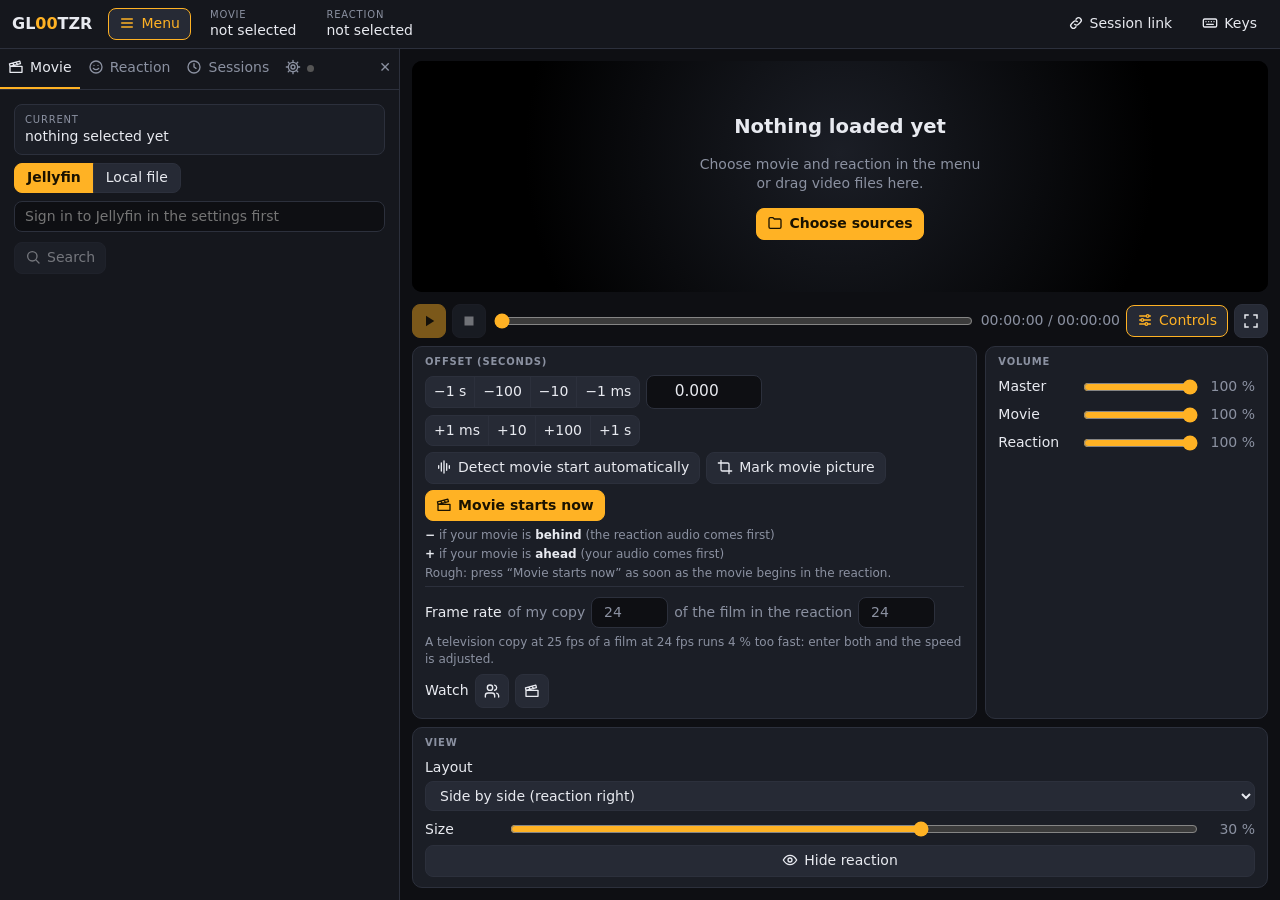
==== web/index.html @ 5aa67876 "Give the movie picture dialog its own video so the main window stays put Co-Authored-By: Claude Sonn" ====
<!doctype html>
<html lang="en">
<head>
<meta charset="utf-8">
<meta name="viewport" content="width=device-width, initial-scale=1">
<title>GL00TZR – Spectatorem spectantem specta</title>
<link rel="manifest" href="manifest.webmanifest">
<link rel="icon" href="icon-192.png">
<meta name="theme-color" content="#15171d">
<style>
  :root {
    color-scheme: dark; font: 14px/1.4 system-ui, sans-serif;
    --bg: #0e0f13; --panel: #15171d; --card: #1b1e26; --ctl: #262a35; --line: #2c303c;
    --text: #e8eaf0; --dim: #8b91a1; --accent: #ffb224;
  }
  * { box-sizing: border-box; }
  html, body { height: 100%; }
  /* Header on top, menu panel on the left (collapsible), stage above the control dock on the right */
  body { margin: 0; background: var(--bg); color: var(--text); display: grid;
    grid-template: "head head" auto "side stage" minmax(0, 1fr) "side dock" auto / auto minmax(0, 1fr); }
  [hidden] { display: none !important; }

  /* --- Controls --- */
  button, input, select { font: inherit; color: inherit; }
  button, select, input:not([type=range], [type=radio], [type=file]) { padding: 5px 10px; border: 1px solid var(--line); border-radius: 8px; background: var(--ctl); }
  input:not([type=range], [type=radio], [type=file]) { background: var(--bg); min-width: 0; }
  button, select, label { cursor: pointer; }
  button { white-space: nowrap; }
  button:hover, select:hover { background: #313644; }
  button:active { filter: brightness(1.5); transform: translateY(1px); }
  button:disabled, button[aria-disabled=true], fieldset:disabled button { opacity: .45; cursor: default; }
  :focus-visible { outline: 2px solid var(--accent); outline-offset: 1px; }
  button.primary { background: var(--accent); border-color: var(--accent); color: #1a1200; font-weight: 600; }
  button.primary:hover { background: #ffc34f; }
  button.icon { display: inline-grid; place-content: center; width: 34px; height: 34px; padding: 0; }
  button.flat { background: none; border-color: transparent; }
  button.flat:hover { background: var(--ctl); }
  input[type=range] { accent-color: var(--accent); min-width: 0; }
  input[type=file] { max-width: 100%; }
  ::file-selector-button { font: inherit; color: inherit; padding: 5px 10px; margin-right: 8px; border: 1px solid var(--line); border-radius: 8px; background: var(--ctl); cursor: pointer; }
  /* Icons: CSS masks, so they survive text changes (language, JS) and take the text colour. Usage: data-i="name" */
  [data-i]::before { content: ''; display: inline-block; width: 1.15em; height: 1.15em; margin-right: 6px; vertical-align: -.22em; background: currentColor; -webkit-mask: var(--i) center / contain no-repeat; mask: var(--i) center / contain no-repeat; }
  [data-i=clap] { --i: url('data:image/svg+xml,<svg xmlns="http://www.w3.org/2000/svg" viewBox="0 0 24 24" fill="none" stroke="black" stroke-width="2" stroke-linecap="round" stroke-linejoin="round"><path d="M3 11h18v9H3zM3 11l-.8-3.8 15.5-4 1 3.8zM7 6.2l2.5 3.6M12 4.9l2.5 3.6"/></svg>'); }
  [data-i=wave] { --i: url('data:image/svg+xml,<svg xmlns="http://www.w3.org/2000/svg" viewBox="0 0 24 24" fill="none" stroke="black" stroke-width="2" stroke-linecap="round" stroke-linejoin="round"><path d="M4 10v4M8 6v12M12 3v18M16 7v10M20 10v4"/></svg>'); }
  [data-i=people] { --i: url('data:image/svg+xml,<svg xmlns="http://www.w3.org/2000/svg" viewBox="0 0 24 24" fill="none" stroke="black" stroke-width="2" stroke-linecap="round" stroke-linejoin="round"><path d="M16 21v-2a4 4 0 0 0-4-4H6a4 4 0 0 0-4 4v2"/><circle cx="9" cy="7" r="4"/><path d="M22 21v-2a4 4 0 0 0-3-3.87M16 3.13a4 4 0 0 1 0 7.75"/></svg>'); }
  [data-i=crop] { --i: url('data:image/svg+xml,<svg xmlns="http://www.w3.org/2000/svg" viewBox="0 0 24 24" fill="none" stroke="black" stroke-width="2" stroke-linecap="round" stroke-linejoin="round"><path d="M6 2v14a2 2 0 0 0 2 2h14M2 6h14a2 2 0 0 1 2 2v14"/></svg>'); }
  [data-i=link] { --i: url('data:image/svg+xml,<svg xmlns="http://www.w3.org/2000/svg" viewBox="0 0 24 24" fill="none" stroke="black" stroke-width="2" stroke-linecap="round" stroke-linejoin="round"><path d="M10 14a4 4 0 0 0 5.7 0l3-3a4 4 0 0 0-5.7-5.7l-1 1M14 10a4 4 0 0 0-5.7 0l-3 3a4 4 0 0 0 5.7 5.7l1-1"/></svg>'); }
  [data-i=keys] { --i: url('data:image/svg+xml,<svg xmlns="http://www.w3.org/2000/svg" viewBox="0 0 24 24" fill="none" stroke="black" stroke-width="2" stroke-linecap="round" stroke-linejoin="round"><rect x="2" y="6" width="20" height="12" rx="2"/><path d="M6 10h.01M10 10h.01M14 10h.01M18 10h.01M7 14h10"/></svg>'); }
  [data-i=menu] { --i: url('data:image/svg+xml,<svg xmlns="http://www.w3.org/2000/svg" viewBox="0 0 24 24" fill="none" stroke="black" stroke-width="2" stroke-linecap="round" stroke-linejoin="round"><path d="M4 6h16M4 12h16M4 18h16"/></svg>'); }
  [data-i=folder] { --i: url('data:image/svg+xml,<svg xmlns="http://www.w3.org/2000/svg" viewBox="0 0 24 24" fill="none" stroke="black" stroke-width="2" stroke-linecap="round" stroke-linejoin="round"><path d="M3 6a2 2 0 0 1 2-2h4l2 2h8a2 2 0 0 1 2 2v10a2 2 0 0 1-2 2H5a2 2 0 0 1-2-2z"/></svg>'); }
  [data-i=sliders] { --i: url('data:image/svg+xml,<svg xmlns="http://www.w3.org/2000/svg" viewBox="0 0 24 24" fill="none" stroke="black" stroke-width="2" stroke-linecap="round" stroke-linejoin="round"><path d="M4 6h10M18 6h2M4 12h2M10 12h10M4 18h8M16 18h4"/><circle cx="16" cy="6" r="2"/><circle cx="8" cy="12" r="2"/><circle cx="14" cy="18" r="2"/></svg>'); }
  [data-i=eye] { --i: url('data:image/svg+xml,<svg xmlns="http://www.w3.org/2000/svg" viewBox="0 0 24 24" fill="none" stroke="black" stroke-width="2" stroke-linecap="round" stroke-linejoin="round"><path d="M2 12s4-7 10-7 10 7 10 7-4 7-10 7S2 12 2 12z"/><circle cx="12" cy="12" r="3"/></svg>'); }
  [data-i=search] { --i: url('data:image/svg+xml,<svg xmlns="http://www.w3.org/2000/svg" viewBox="0 0 24 24" fill="none" stroke="black" stroke-width="2" stroke-linecap="round" stroke-linejoin="round"><circle cx="11" cy="11" r="7"/><path d="M21 21l-4.3-4.3"/></svg>'); }
  [data-i=play] { --i: url('data:image/svg+xml,<svg xmlns="http://www.w3.org/2000/svg" viewBox="0 0 24 24" fill="none" stroke="black" stroke-width="2" stroke-linecap="round" stroke-linejoin="round"><path d="M7 4v16l13-8z"/></svg>'); }
  [data-i=gear] { --i: url('data:image/svg+xml,<svg xmlns="http://www.w3.org/2000/svg" viewBox="0 0 24 24" fill="none" stroke="black" stroke-width="2" stroke-linecap="round" stroke-linejoin="round"><circle cx="12" cy="12" r="3"/><circle cx="12" cy="12" r="7"/><path d="M12 2v3M12 19v3M2 12h3M19 12h3M4.9 4.9l2.2 2.2M16.9 16.9l2.2 2.2M4.9 19.1l2.2-2.2M16.9 7.1l2.2-2.2"/></svg>'); }
  [data-i=user] { --i: url('data:image/svg+xml,<svg xmlns="http://www.w3.org/2000/svg" viewBox="0 0 24 24" fill="none" stroke="black" stroke-width="2" stroke-linecap="round" stroke-linejoin="round"><circle cx="12" cy="8" r="4"/><path d="M4 21a8 8 0 0 1 16 0"/></svg>'); }
  [data-i=face] { --i: url('data:image/svg+xml,<svg xmlns="http://www.w3.org/2000/svg" viewBox="0 0 24 24" fill="none" stroke="black" stroke-width="2" stroke-linecap="round" stroke-linejoin="round"><circle cx="12" cy="12" r="9"/><path d="M8 14s1.5 2 4 2 4-2 4-2M9 9.5h.01M15 9.5h.01"/></svg>'); }
  [data-i=clock] { --i: url('data:image/svg+xml,<svg xmlns="http://www.w3.org/2000/svg" viewBox="0 0 24 24" fill="none" stroke="black" stroke-width="2" stroke-linecap="round" stroke-linejoin="round"><circle cx="12" cy="12" r="9"/><path d="M12 7v5l3 2"/></svg>'); }
  [data-i=bolt] { --i: url('data:image/svg+xml,<svg xmlns="http://www.w3.org/2000/svg" viewBox="0 0 24 24" fill="none" stroke="black" stroke-width="2" stroke-linecap="round" stroke-linejoin="round"><path d="M13 2L4 14h7l-1 8 9-12h-7z"/></svg>'); }
  [data-i=down] { --i: url('data:image/svg+xml,<svg xmlns="http://www.w3.org/2000/svg" viewBox="0 0 24 24" fill="none" stroke="black" stroke-width="2" stroke-linecap="round" stroke-linejoin="round"><path d="M12 4v12M6 11l6 6 6-6M5 21h14"/></svg>'); }
  [data-i=out] { --i: url('data:image/svg+xml,<svg xmlns="http://www.w3.org/2000/svg" viewBox="0 0 24 24" fill="none" stroke="black" stroke-width="2" stroke-linecap="round" stroke-linejoin="round"><path d="M9 4H5v16h4M15 8l4 4-4 4M19 12H9"/></svg>'); }
  [data-i=vol] { --i: url('data:image/svg+xml,<svg xmlns="http://www.w3.org/2000/svg" viewBox="0 0 24 24" fill="none" stroke="black" stroke-width="2" stroke-linecap="round" stroke-linejoin="round"><path d="M4 9v6h4l5 4V5L8 9zM16 9a4 4 0 0 1 0 6M18.5 6.5a8 8 0 0 1 0 11"/></svg>'); }
  [data-i=exit] { --i: url('data:image/svg+xml,<svg xmlns="http://www.w3.org/2000/svg" viewBox="0 0 24 24" fill="none" stroke="black" stroke-width="2" stroke-linecap="round" stroke-linejoin="round"><path d="M9 4v5H4M15 4v5h5M9 20v-5H4M15 20v-5h5"/></svg>'); }
  [data-i]:empty::before { margin: 0; }
  kbd { padding: 1px 7px; border: 1px solid #555; border-radius: 4px; background: #2a2d36; font: inherit; }
  .bar { display: flex; flex-wrap: wrap; gap: 6px; align-items: center; margin: 8px 0; }
  .grow { flex: 1; }
  .hint { color: var(--dim); }
  .hint.bar { gap: 2px 18px; font-size: 12px; }
  .hint b { color: var(--text); }
  a { color: var(--accent); }
  label { display: inline-flex; align-items: center; gap: 6px; }

  /* --- Header --- */
  header { grid-area: head; display: flex; align-items: center; gap: 8px; padding: 6px 12px; background: var(--panel); border-bottom: 1px solid var(--line); }
  .brand { font-size: 16px; margin-right: 8px; white-space: nowrap; }
  .brand span { color: var(--accent); }
  .chip { display: flex; flex-direction: column; align-items: flex-start; min-width: 0; max-width: 30vw; padding: 2px 10px; line-height: 1.25; text-align: left; }
  .chip small { color: var(--dim); font-size: 10px; text-transform: uppercase; letter-spacing: .08em; }
  .chip b { max-width: 100%; overflow: hidden; text-overflow: ellipsis; white-space: nowrap; font-weight: 500; }
  body.panel #panelBtn { border-color: var(--accent); color: var(--accent); }
  #lang { display: flex; gap: 6px; }
  #lang button { display: inline-flex; align-items: center; gap: 8px; }
  #lang button.on { border-color: var(--accent); color: var(--accent); }
  #lang svg { border-radius: 2px; }
  .pane h3 { margin: 14px 0 6px; font-size: 10px; font-weight: 600; text-transform: uppercase; letter-spacing: .08em; color: var(--dim); }

  /* --- Menu panel (sources, sessions, settings) --- */
  #setup { grid-area: side; display: none; flex-direction: column; width: 400px; min-height: 0; background: var(--panel); border-right: 1px solid var(--line); }
  body.panel #setup { display: flex; }
  .tabs { display: flex; border-bottom: 1px solid var(--line); }
  .tabs button { border: 0; border-bottom: 2px solid transparent; border-radius: 0; background: none; padding: 9px 8px; color: var(--dim); }
  .tabs button:hover { color: var(--text); background: none; }
  .tabs button.on { color: var(--text); border-bottom-color: var(--accent); }
  .tabs .dot { display: inline-block; width: 7px; height: 7px; border-radius: 50%; background: #555; }
  body.jf-in .tabs .dot { background: #4cc38a; }
  .pane { flex: 1; min-height: 0; overflow: auto; padding: 6px 14px 14px; }
  .now { display: block; padding: 8px 10px; border-radius: 8px; background: var(--card); border: 1px solid var(--line); }
  .now small { display: block; color: var(--dim); font-size: 10px; text-transform: uppercase; letter-spacing: .08em; }
  .srcs { gap: 0; }
  .srcs label { padding: 4px 12px; border: 1px solid var(--line); margin-left: -1px; background: var(--ctl); }
  .srcs label:first-child { border-radius: 8px 0 0 8px; margin-left: 0; }
  .srcs label:last-child { border-radius: 0 8px 8px 0; }
  .srcs label:has(:checked) { background: var(--accent); border-color: var(--accent); color: #1a1200; font-weight: 600; }
  .srcs input { position: absolute; opacity: 0; pointer-events: none; }
  fieldset { margin: 0; padding: 0; border: 0; min-width: 0; }
  .jf .q, .yt, .bar[data-src=file] > input { flex: 1 1 100%; min-width: 0; }
  .bar[data-src] { row-gap: 10px; }
  .bar[data-src] > .hint { flex: 1; font-size: 12px; }
  #jfLogin { display: grid; gap: 8px; margin: 10px 0; }
  .results span, .tree span { display: flex; gap: 6px; align-items: center; margin: 3px 0; }
  .results button, .tree button { padding: 1px 8px; flex: none; }
  .results:not(:empty) { padding-bottom: 8px; margin-bottom: 8px; border-bottom: 1px solid var(--line); }
  /* Jellyfin tree: nested <details>, content is loaded when a node is opened */
  .tree details > :not(summary) { margin-left: 18px; }
  .tree summary { cursor: pointer; padding: 4px 6px; border-radius: 6px; }
  .tree summary:hover { background: var(--ctl); }
  #sessions:empty::before { content: attr(data-empty); color: var(--dim); }
  .sess { margin: 8px 0; padding: 10px 12px; background: var(--card); border: 1px solid var(--line); border-radius: 10px; }
  .sess > div { overflow: hidden; text-overflow: ellipsis; white-space: nowrap; }
  .sess .r { font-weight: 600; }
  .sess .m, .sess .meta { color: var(--dim); font-size: 12px; }
  .sess .meta { margin-top: 2px; }
  .sess .bar { margin: 10px 0 0; overflow: visible; }

  /* --- Stage --- */
  #stage { grid-area: stage; display: flex; gap: 4px; margin: 12px 12px 0; min-height: 0; background: #000; border-radius: 10px; overflow: hidden; position: relative; }
  #stage:fullscreen { height: 100%; margin: 0; border-radius: 0; }
  #movie { flex: 1; min-width: 0; height: 100%; }
  #reaction { width: var(--rs, 30%); height: 100%; } /* --rs: "Size" slider */
  #rvideo, #ytbox, #ytbox iframe { display: block; width: 100%; height: 100%; border: 0; }
  /* Layout templates: the reaction width always comes from the "Size" slider */
  #stage[data-layout="side-left"] #reaction { order: -1; }
  #stage[data-layout^="stack"] { flex-direction: column; } /* top and bottom: the slider sets the reaction height */
  #stage[data-layout^="stack"] #movie { height: auto; min-height: 0; }
  #stage[data-layout^="stack"] #reaction { width: 100%; height: var(--rs, 30%); flex: none; }
  #stage[data-layout="stack-top"] #reaction { order: -1; }
  #stage[data-layout^="pip"] { display: block; }
  #stage[data-layout^="pip"] #movie { display: block; width: 100%; } /* flex: 1 no longer applies here */
  #stage[data-layout^="pip"] #reaction { position: absolute; height: auto; aspect-ratio: 16 / 9; background: #000; border-radius: 8px; overflow: hidden; box-shadow: 0 0 0 1px #fff2, 0 6px 24px #000c; }
  #stage[data-layout="pip-br"] #reaction { right: 2%; bottom: 3%; }
  #stage[data-layout="pip-bl"] #reaction { left: 2%; bottom: 3%; }
  #stage[data-layout="pip-tr"] #reaction { right: 2%; top: 3%; }
  #stage[data-layout="pip-tl"] #reaction { left: 2%; top: 3%; }
  /* Reaction picture hidden: 1 px instead of display:none, so audio (YouTube too) reliably keeps playing */
  #stage.rhide #reaction { position: absolute !important; width: 1px !important; height: 1px !important; opacity: 0; pointer-events: none; }
  #rhidden { position: absolute; top: 8px; right: 8px; z-index: 1; padding: 4px; background: none; border: 0; color: #fff; opacity: .3; line-height: 0; }
  #rhidden:hover { opacity: .9; background: none; }
  /* Exit button: fullscreen only, fades out while the pointer rests (class "moving" is set on pointer movement) */
  #fsExit { display: none; position: absolute; top: 8px; right: 8px; z-index: 3; background: #000c; border-color: #555; transition: opacity .3s; }
  #stage:fullscreen #fsExit { display: block; }
  #stage:fullscreen:not(.moving) #fsExit:not(:focus-visible) { opacity: 0; }
  #stage:fullscreen #rhidden { top: 52px; }
  /* Fullscreen: the dock is moved into the stage (JS) and slides up while the pointer is near the bottom edge or a control has keyboard focus */
  #stage > #dock { position: absolute; left: 0; right: 0; bottom: 0; z-index: 3; padding-top: 8px; background: #14161bf2; border-top: 1px solid var(--line); transform: translateY(100%); transition: transform .25s; }
  #stage.showdock > #dock, #stage > #dock:has(:focus-visible) { transform: none; }
  #empty { position: absolute; inset: 0; display: grid; place-content: center; text-align: center; color: var(--dim); background: radial-gradient(circle at 50% 40%, #1b1e26, #000 70%); }
  #empty b { font-size: 1.4em; color: var(--text); }
  #mstate { position: absolute; top: 8px; left: 8px; z-index: 2; padding: 4px 10px; background: #000c; border: 1px solid #555; border-radius: 8px; font-size: .9em; pointer-events: none; }
  #mstate.err { border-color: #e66; color: #ff8a80; }
  #toast { position: absolute; top: 8%; left: 50%; transform: translateX(-50%); z-index: 3; padding: 8px 16px; background: #000c; border: 1px solid #555; border-radius: 10px; font-size: 1.2em; pointer-events: none; text-align: center; backdrop-filter: blur(6px); }
  #keys { position: absolute; inset: 0; margin: auto; width: fit-content; height: fit-content; padding: 16px 24px; background: #000c; border: 1px solid #555; border-radius: 10px; z-index: 2; backdrop-filter: blur(6px); }
  #keys td { padding: 4px 10px; }
  #drop { position: absolute; inset: 0; display: flex; z-index: 4; }
  #drop div { flex: 1; display: grid; place-content: center; text-align: center; font-size: 1.5em; background: #000c; border: 3px dashed #777; }
  #drop div.over { background: #3a2a00cc; border-color: var(--accent); }
  #drop small { display: block; font-size: .6em; color: var(--dim); }

  /* --- Control dock --- */
  #dock { grid-area: dock; padding: 4px 12px 12px; }
  /* Message: sits at the bottom of the stage (visible in fullscreen too), dismissible, disappears on its own */
  #msg { position: absolute; left: 50%; bottom: 14px; transform: translateX(-50%); z-index: 3; display: flex; align-items: flex-start; gap: 8px; width: max-content; max-width: min(90%, 640px); padding: 8px 8px 8px 14px; background: #1b1e26f2; border: 1px solid #555; border-left: 3px solid #ff8a8a; border-radius: 10px; box-shadow: 0 6px 24px #000a; }
  #msgText { padding: 3px 0; }
  #msgClose { padding: 2px 8px; }
  #seekBox { flex: 1; min-width: 120px; position: relative; display: flex; }
  #seek { flex: 1; }
  /* Two lines below the slider: the reaction (whole timeline) and where the movie lies in it (--a to --b, set in JS).
     10px inset = slider margin + half a thumb, so the lines match the thumb's travel. */
  #spans { position: absolute; left: 10px; right: 10px; top: calc(100% + 1px); height: 7px; --r: #5aa2ff;
    background: linear-gradient(var(--r), var(--r)) top / 100% 3px no-repeat,
      linear-gradient(to right, transparent var(--a, 0%), var(--accent) 0 var(--b, 0%), transparent 0) bottom / 100% 3px no-repeat; }
  #toggle .pause, body.playing #toggle .play { display: none; }
  body.playing #toggle .pause { display: block; }
  #drift, #time { font-variant-numeric: tabular-nums; color: var(--dim); } /* equal-width digits so nothing wobbles */
  #drift { display: inline-block; min-width: 8.5em; }
  #panels { display: flex; flex-wrap: wrap; gap: 8px; }
  body.compact:not(.vol) #panels { display: none; }
  /* Collapsed controls: the volume button shows the volume card alone, as a single row */
  body.compact #panels .card:not(#volCard), body.compact #volCard h3, body:not(.compact) #volBtn { display: none; }
  body.compact #volCard { display: flex; flex-wrap: wrap; gap: 4px 18px; padding: 8px 12px; }
  body.compact #volCard label { flex: 1 1 200px; margin: 0; }
  body.compact.vol #volBtn { border-color: var(--accent); color: var(--accent); }
  body:not(.compact) #more { border-color: var(--accent); color: var(--accent); }
  .card { flex: 1 1 230px; padding: 8px 12px 10px; background: var(--card); border: 1px solid var(--line); border-radius: 10px; }
  .card.wide { flex: 2 1 460px; }
  .card h3 { margin: 0 0 6px; font-size: 10px; font-weight: 600; text-transform: uppercase; letter-spacing: .08em; color: var(--dim); }
  .card .bar { margin: 6px 0 0; }
  .card label { display: grid; grid-template-columns: 5.5em minmax(0, 1fr) 3.5em; column-gap: 6px; align-items: center; margin-top: 8px; }
  .card label.stack { grid-template-columns: minmax(0, 1fr); row-gap: 4px; }
  .card output { text-align: right; color: var(--dim); font-variant-numeric: tabular-nums; }
  #hideR { flex: 1; }
  /* "Movie starts now": large call to action until an offset is set (not yet pressed, or after Stop); then it moves into the offset card */
  #startBar { display: none; margin: 8px 0; }
  body.unmarked #startBar { display: flex; }
  body.unmarked #restart, body.unmarked .card .autoSync, body.unmarked .card .pickBtn, body.unmarked .card .rough { display: none; } /* the start bar offers the same */
  #startBar { row-gap: 4px; }
  #startBar .hint { flex: 1 1 100%; text-align: center; font-size: 12px; }
  .autoSync.on { border-color: var(--accent); }
  #startBar .pickBtn { flex: 1 1 100%; }
  #pickDlg { width: min(94vw, 1000px); padding: 14px 18px; background: #1b1e26; color: var(--text); border: 1px solid #555; border-radius: 12px; }
  #pickDlg::backdrop { background: #000a; }
  #pickDlg h3 { margin: 0 0 4px; }
  #pickBox { position: relative; line-height: 0; cursor: crosshair; touch-action: none; user-select: none; }
  #pickCanvas { width: 100%; height: auto; display: block; background: #000; }
  #pickSel { position: absolute; border: 2px solid var(--accent); background: #ffb22426; pointer-events: none; }
  #pickSeek { flex: 1; }
  #startBar .autoSync { flex: 1 1 100%; }
  #startNow { flex: 1 1 100%; padding: 12px 18px; font-size: 1.15em; animation: pulse 4s ease-in-out infinite; }
  @keyframes pulse { 50% { box-shadow: 0 0 0 5px #ffb22440; } }
  @media (prefers-reduced-motion: reduce) { #startNow { animation: none; } }
  .seg { display: inline-flex; }
  .seg button { border-radius: 0; margin-left: -1px; padding: 5px 8px; }
  .seg button:first-child { border-radius: 8px 0 0 8px; margin-left: 0; }
  .seg button:last-child { border-radius: 0 8px 8px 0; }
  #offset { width: 7.5em; text-align: center; font-variant-numeric: tabular-nums; font-size: 1.1em; }
  #fpsCopy, #fpsFilm { width: 5.5em; text-align: center; font-variant-numeric: tabular-nums; }
  #fpsBar label { display: inline-flex; grid-template-columns: none; margin: 0; white-space: nowrap; color: var(--dim); } /* not the card's slider rows */
  #fpsBar > span:first-child { white-space: nowrap; }
  #fpsBar { margin-top: 4px; padding-top: 10px; border-top: 1px solid var(--line); }
  #fpsNote { font-variant-numeric: tabular-nums; }
  #fpsBar .hint { flex: 1 1 14em; font-size: 12px; }
  #found { position: absolute; left: 50%; bottom: 14px; transform: translateX(-50%); z-index: 4; display: flex; flex-wrap: wrap; align-items: center; gap: 8px 10px; width: max-content; max-width: min(94%, 700px); padding: 10px 8px 10px 14px; background: #1b1e26f2; border: 1px solid #555; border-left: 3px solid var(--accent); border-radius: 10px; box-shadow: 0 6px 24px #000a; }
  #found .bar { margin: 0; }
  /* Offset card: the value always sits between its − and + steps; the steps get tighter first and only a phone-wide card stacks them */
  .card.wide { container-type: inline-size; }
  @container (max-width: 530px) { .seg button { padding-inline: 4px; } }
  @container (max-width: 450px) {
    #offset { order: -2; flex: 1; width: auto; min-width: 0; }
    #restart { order: -1; }
    .card .seg { flex: 1 1 100%; }
    .card .seg button { flex: 1; }
    .card .grow { display: none; }
  }

  @media (max-width: 900px) { /* narrow: the panel overlays the stage instead of pushing it aside */
    body:has(#stage[data-layout^="stack"]) { grid-template-rows: auto minmax(60vh, 1fr) auto; } /* the controls below leave little room on a phone */
    #setup { position: fixed; inset: 0 auto 0 0; z-index: 5; width: min(400px, 100vw); box-shadow: 8px 0 32px #000a; }
    .chip { max-width: 22vw; }
  }
  @media (max-width: 600px) { /* phone: brand, menu and icon buttons in one row, the two source chips in a second row */
    header { flex-wrap: wrap; row-gap: 2px; }
    .chip { order: 1; flex: 1 1 40%; max-width: none; }
    #link, #help { font-size: 0; } /* icon only (title stays as tooltip) */
    #link::before, #help::before { font-size: 16px; margin: 0; }
  }
</style>
</head>
<body>
<header>
  <b class="brand" title="Spectatorem spectantem specta">GL<span>00</span>TZR</b>
  <button id="panelBtn" data-i="menu" title="Show / hide menu" data-t>Menu</button>
  <button class="chip flat" data-tab="movie"><small data-t>Movie</small><b data-now="movie" data-t>not selected</b></button>
  <button class="chip flat" data-tab="reaction"><small>Reaction</small><b data-now="reaction" data-t>not selected</b></button>
  <span class="grow"></span>
  <button id="link" data-i="link" class="flat" title="Copy link with sources, offset and position" data-t>Session link</button>
  <button id="help" data-i="keys" class="flat" title="Keyboard shortcuts (H)" data-t>Keys</button>
</header>

<aside id="setup">
  <nav class="tabs">
    <button data-tab="movie" data-i="clap" data-t>Movie</button>
    <button data-tab="reaction" data-i="face">Reaction</button>
    <button data-tab="sessions" data-i="clock">Sessions</button>
    <button data-tab="jf" data-i="gear" title="Settings: Jellyfin account and language"><i class="dot"></i></button>
    <span class="grow"></span>
    <button id="panelClose" title="Close panel">✕</button>
  </nav>
  <section class="pane slot" data-pane="movie" data-slot="movie">
    <div class="bar"><span class="now grow"><small data-t>Current</small><span data-now="movie" data-t>nothing selected yet</span></span></div>
    <div class="bar srcs">
      <label><input type="radio" name="srcMovie" value="jf" checked> Jellyfin</label>
      <label><input type="radio" name="srcMovie" value="file"> <span data-t>Local file</span></label>
    </div>
    <fieldset class="bar jf" data-src="jf" disabled>
      <input class="q">
      <button class="search" data-i="search" data-t>Search</button>
    </fieldset>
    <div class="results" data-src="jf"></div>
    <div class="tree" data-src="jf"></div>
    <div class="bar" data-src="file">
      <input type="file" accept="video/*">
      <span class="hint" data-t>or drag a file onto the video area</span>
    </div>
  </section>
  <section class="pane slot" data-pane="reaction" data-slot="reaction">
    <div class="bar"><span class="now grow"><small data-t>Current</small><span data-now="reaction" data-t>nothing selected yet</span></span></div>
    <div class="bar srcs">
      <label><input type="radio" name="srcReaction" value="jf" checked> Jellyfin</label>
      <label><input type="radio" name="srcReaction" value="yt"> YouTube</label>
      <label><input type="radio" name="srcReaction" value="file"> <span data-t>Local file</span></label>
    </div>
    <fieldset class="bar jf" data-src="jf" disabled>
      <input class="q">
      <button class="search" data-i="search" data-t>Search</button>
    </fieldset>
    <div class="results" data-src="jf"></div>
    <div class="tree" data-src="jf"></div>
    <div class="bar" data-src="yt">
      <input class="yt" placeholder="YouTube link">
      <button class="ytLoad" data-i="down" data-t>Load</button>
      <span class="hint" data-t>or drag a link onto the video area</span>
    </div>
    <div class="bar" data-src="file">
      <input type="file" accept="video/*">
      <span class="hint" data-t>or drag a file onto the video area</span>
    </div>
  </section>
  <section class="pane" data-pane="sessions">
    <p class="hint" data-t>Offset and position are saved automatically per reaction in this browser.</p>
    <div id="sessions"></div>
  </section>
  <section class="pane" data-pane="jf">
    <div id="installBox" hidden>
      <h3>App</h3>
      <button id="install" data-i="down" data-t>Install as app</button>
      <p class="hint" data-t>Afterwards GL00TZR starts like a program of its own – even without the server running.</p>
    </div>
    <h3 data-t>Language</h3>
    <div id="lang"></div>
    <h3 data-t>Jellyfin account</h3>
    <form id="jfLogin">
      <input id="server" placeholder="http://jellyfin:8096">
      <input id="user" placeholder="Username" autocomplete="username" required>
      <input id="pw" type="password" placeholder="Password" autocomplete="current-password">
      <button class="primary" data-i="user" data-t>Sign in</button>
      <button type="button" id="qc" data-i="bolt">Quick Connect</button>
      <b id="qcCode"></b>
    </form>
    <div class="bar" id="jfUser" hidden>
      <span class="grow"><span data-t>Signed in as</span> <b id="who"></b></span>
      <button id="logout" data-i="out" data-t>Sign out</button>
    </div>
    <p class="hint" id="version"></p>
  </section>
</aside>

<div id="stage" data-layout="side">
  <video id="movie"></video>
  <div id="reaction">
    <video id="rvideo"></video>
    <div id="ytbox" hidden><div id="yt"></div></div>
  </div>
  <div id="empty"><div>
    <b data-t>Nothing loaded yet</b>
    <p data-t>Choose movie and reaction in the menu<br>or drag video files here.</p>
    <button class="primary" data-tab="movie" data-i="folder" data-t>Choose sources</button>
  </div></div>
  <button id="rhidden" hidden title="Reaction picture hidden, audio keeps playing – click or press V to show it"><svg viewBox="0 0 24 24" width="18" height="18" fill="none" stroke="currentColor" stroke-width="2"><path d="M4 15v-3a8 8 0 0 1 16 0v3"/><rect x="3" y="14" width="4" height="6" rx="1"/><rect x="17" y="14" width="4" height="6" rx="1"/></svg></button>
  <button id="fsExit" data-i="exit" data-t>Exit fullscreen</button>
  <div id="mstate" hidden role="status"></div>
  <div id="toast" hidden></div>
  <div id="found" hidden role="status"><span id="foundText"></span><span class="bar"><button id="foundStart" class="primary" data-i="people" title="From the beginning of the reaction: play it from 0:00, the movie joins on time at its offset" data-t>From the beginning of the reaction</button><button id="foundSkip" class="primary" data-i="clap" title="Skip to the movie start: jump to a few seconds before the movie starts and play" data-t>Skip to the movie start</button><button id="foundHere" data-t>Continue here</button></span><button id="foundClose" class="flat" title="Close">✕</button></div>
  <div id="msg" hidden><span id="msgText"></span><button id="msgClose" class="flat" title="Dismiss message">✕</button></div>
  <div id="drop" hidden>
    <div data-as="movie" data-t>Drop movie here<small>video file</small></div>
    <div data-as="reaction" data-t>Drop reaction here<small>video file or YouTube link</small></div>
  </div>
  <table id="keys" hidden>
    <tr><td><kbd data-t>Space</kbd></td><td>Play / Pause</td></tr>
    <tr><td><kbd>⏯</kbd> <kbd>⏹</kbd></td><td data-t>Media keys: play / pause, stop</td></tr>
    <tr><td><kbd>,</kbd> <kbd>.</kbd></td><td>Offset −/+ 10 ms</td></tr>
    <tr><td><kbd>-</kbd> <kbd>+</kbd></td><td>Offset −/+ 100 ms</td></tr>
    <tr><td><kbd>R</kbd></td><td data-t>Movie starts now (reset offset)</td></tr>
    <tr><td><kbd>A</kbd></td><td data-t>Detect movie start automatically</td></tr>
    <tr><td><kbd>L</kbd></td><td data-t>Next layout</td></tr>
    <tr><td><kbd>V</kbd></td><td data-t>Hide / show reaction picture (audio keeps playing)</td></tr>
    <tr><td><kbd>F</kbd></td><td data-t>Fullscreen on / off</td></tr>
    <tr><td><kbd>H</kbd> <kbd>?</kbd></td><td data-t>Show / hide this overview</td></tr>
  </table>
</div>

<footer id="dock">
  <div class="bar">
    <button id="toggle" class="icon primary" title="Play / pause (Space)">
      <svg class="play" viewBox="0 0 24 24" width="18" height="18" fill="currentColor"><path d="M8 5v14l11-7z"/></svg>
      <svg class="pause" viewBox="0 0 24 24" width="18" height="18" fill="currentColor"><path d="M6 5h4v14H6zM14 5h4v14h-4z"/></svg>
    </button>
    <button id="stop" class="icon" title="Stop"><svg viewBox="0 0 24 24" width="18" height="18" fill="currentColor"><path d="M6 6h12v12H6z"/></svg></button>
    <span id="seekBox">
      <input id="seek" type="range" min="0" max="0" step="0.1" value="0">
      <i id="spans" hidden title="Blue: reaction · amber: movie"></i>
    </span>
    <span id="time">0:00:00</span>
    <button id="volBtn" class="icon" data-i="vol" title="Volume"></button>
    <button id="more" data-i="sliders" title="Show / hide controls for offset, volume and view" data-t>Controls</button>
    <button id="fs" class="icon" title="Fullscreen (F)"><svg viewBox="0 0 24 24" width="18" height="18" fill="none" stroke="currentColor" stroke-width="2"><path d="M4 9V4h5M20 9V4h-5M4 15v5h5M20 15v5h-5"/></svg></button>
  </div>
  <div id="startBar" class="bar">
    <button id="startNow" data-i="clap" class="primary" title="Key R" data-t>Movie starts now</button>
    <button class="autoSync" data-i="wave" title="Key A"><span data-t>Detect movie start automatically</span><span class="prog"></span></button>
    <button class="pickBtn" data-i="crop" title="Draw a frame around the movie's picture in the reaction (helps the automatic detection)" data-t>Mark movie picture</button>
    <span class="hint" data-t>Rough: press “Movie starts now” as soon as the movie begins in the reaction.</span>
  </div>
  <div id="panels">
    <section class="card wide">
      <h3 title="Offset = reaction time at which the movie is at 0:00" data-t>Offset (seconds)</h3>
      <div class="bar">
        <span class="seg"><button data-d="-1">−1 s</button><button data-d="-0.1">−100</button><button data-d="-0.01">−10</button><button data-d="-0.001">−1 ms</button></span>
        <input id="offset" type="number" step="0.001" value="0.000">
        <span class="seg"><button data-d="0.001">+1 ms</button><button data-d="0.01">+10</button><button data-d="0.1">+100</button><button data-d="1">+1 s</button></span>
        <span id="drift"></span>
        <span class="grow"></span>
        <button class="autoSync" data-i="wave" title="Key A"><span data-t>Detect movie start automatically</span><span class="prog"></span></button>
        <button class="pickBtn" data-i="crop" title="Draw a frame around the movie's picture in the reaction (helps the automatic detection)" data-t>Mark movie picture</button>
        <button id="restart" data-i="clap" class="primary" title="Key R" data-t>Movie starts now</button>
      </div>
      <div class="bar hint">
        <span data-t><b>−</b> if your movie is <b>behind</b> (the reaction audio comes first)</span>
        <span data-t><b>+</b> if your movie is <b>ahead</b> (your audio comes first)</span>
        <span class="rough" data-t>Rough: press “Movie starts now” as soon as the movie begins in the reaction.</span>
      </div>
      <div class="bar" id="fpsBar">
        <span title="Movie time = (reaction time − offset) × frame rate of the film ÷ frame rate of the copy" data-t>Frame rate</span>
        <label><span data-t>of my copy</span> <input id="fpsCopy" type="number" step="any" min="10" max="120" value="24" list="fpsList"></label>
        <label><span data-t>of the film in the reaction</span> <input id="fpsFilm" type="number" step="any" min="10" max="120" value="24" list="fpsList"></label>
        <datalist id="fpsList"><option value="23.976"><option value="24"><option value="25"><option value="29.97"><option value="30"></datalist>
        <span id="fpsNote"></span>
        <span class="hint" data-t>A television copy at 25 fps of a film at 24 fps runs 4 % too fast: enter both and the speed is adjusted.</span>
      </div>
      <div class="bar" id="watchBar">
        <span data-t>Watch</span>
        <button id="fromStart" class="icon" data-i="people" title="From the beginning of the reaction: play it from 0:00, the movie joins on time at its offset"></button>
        <button id="toMovie" class="icon" data-i="clap" title="Skip to the movie start: jump to a few seconds before the movie starts and play"></button>
      </div>
    </section>
    <section class="card" id="volCard">
      <h3 data-t>Volume</h3>
      <label><span data-t>Master</span> <input id="volMaster" type="range" min="0" max="1" step="0.05" value="1"><output></output></label>
      <label><span data-t>Movie</span> <input id="volMovie" type="range" min="0" max="1" step="0.05" value="1"><output></output></label>
      <label>Reaction <input id="volReaction" type="range" min="0" max="1" step="0.05" value="1"><output></output></label>
    </section>
    <section class="card">
      <h3 data-t>View</h3>
      <label class="stack">Layout <select id="layout" title="Key L">
        <option value="side" data-t>Side by side (reaction right)</option>
        <option value="side-left" data-t>Side by side (reaction left)</option>
        <option value="stack" data-t>Top and bottom (reaction below)</option>
        <option value="stack-top" data-t>Top and bottom (reaction above)</option>
        <option value="pip-br" data-t>Picture-in-picture bottom right</option>
        <option value="pip-bl" data-t>Picture-in-picture bottom left</option>
        <option value="pip-tr" data-t>Picture-in-picture top right</option>
        <option value="pip-tl" data-t>Picture-in-picture top left</option>
      </select></label>
      <label><span data-t>Size</span> <input id="size" type="range" min="0" max="50" value="30"><output>30 %</output></label>
      <div class="bar"><button id="hideR" data-i="eye" title="Key V">Hide reaction</button></div>
    </section>
  </div>
</footer>

<dialog id="pickDlg">
  <h3 data-t>Where is the movie in the reaction?</h3>
  <p class="hint" data-t>Move to a moment where the movie's picture is visible, then drag a frame around it.</p>
  <div id="pickBox"><canvas id="pickCanvas"></canvas><i id="pickSel" hidden></i></div>
  <div class="bar"><input id="pickSeek" type="range" min="0" max="0" step="1" value="0"><span id="pickTime"></span></div>
  <div class="bar">
    <button id="pickUse" class="primary" disabled data-t>Use this area</button>
    <button id="pickSkip" data-t>Search the whole picture</button>
    <button id="pickCancel" class="flat" data-t>Cancel</button>
  </div>
</dialog>

<script>
const $ = id => document.getElementById(id);
const VERSION = 'dev'; // the release workflow replaces this with the tag (release.yml)
// localStorage may be blocked or full: reading falls back to the default, writing fails silently
const stored = (key, def = '') => { try { return localStorage[key] ?? def; } catch { return def; } };
const store = (key, v) => { try { localStorage[key] = v; } catch {} };

// --- i18n ---
// The source text is English; the English text is also the key. New language = entry in LANGS + dictionary in I18N.
// Static texts: elements with data-t (content) plus all title/placeholder attributes. In code: t('Text {0}', value).
const LANGS = { // flag: [viewBox, SVG content]
  de: { name: 'Deutsch', flag: ['0 0 5 3', '<path d="M0 0h5v3H0z"/><path fill="#d00" d="M0 1h5v2H0z"/><path fill="#fc0" d="M0 2h5v1H0z"/>'] },
  en: { name: 'English', flag: ['0 0 60 30', '<path fill="#012169" d="M0 0h60v30H0z"/><path stroke="#fff" stroke-width="6" d="M0 0l60 30M60 0L0 30"/><path stroke="#c8102e" stroke-width="2" d="M0 0l60 30M60 0L0 30"/><path stroke="#fff" stroke-width="10" d="M30 0v30M0 15h60"/><path stroke="#c8102e" stroke-width="6" d="M30 0v30M0 15h60"/>'] },
};
const I18N = { de: {
  // Header & panel
  'Menu': 'Menü', 'Movie': 'Film', 'not selected': 'nicht gewählt', 'Keys': 'Tasten', 'Session link': 'Session-Link',
  'Show / hide menu': 'Menü ein- / ausblenden', 'Copy link with sources, offset and position': 'Link mit Quellen, Offset und Position kopieren',
  'Keyboard shortcuts (H)': 'Tastenübersicht (H)', 'Close panel': 'Panel schließen', 'Dismiss message': 'Meldung schließen',
  'Current': 'Aktuell', 'nothing selected yet': 'noch nichts gewählt', 'Local file': 'Lokale Datei', 'Search': 'Suchen', 'Load': 'Laden',
  'YouTube link': 'YouTube-Link', 'or drag a file onto the video area': 'oder Datei auf den Videobereich ziehen',
  'or drag a link onto the video area': 'oder Link auf den Videobereich ziehen',
  'Offset and position are saved automatically per reaction in this browser.': 'Offset und Position werden pro Reaction automatisch in diesem Browser gespeichert.',
  'Username': 'Benutzername', 'Password': 'Passwort', 'Sign in': 'Anmelden', 'Signed in as': 'Angemeldet als', 'Sign out': 'Abmelden',
  'Install as app': 'Als App installieren', 'Afterwards GL00TZR starts like a program of its own – even without the server running.': 'Danach startet GL00TZR wie ein eigenes Programm – auch ohne laufenden Server.',
  'Title, Jellyfin id or link…': 'Titel, Jellyfin-Id oder -Link…', 'Sign in to Jellyfin in the settings first': 'Erst in den Einstellungen bei Jellyfin anmelden',
  'Language': 'Sprache', 'Jellyfin account': 'Jellyfin-Konto', 'Settings: Jellyfin account and language': 'Einstellungen: Jellyfin-Konto und Sprache',
  'Select': 'Auswählen', '(empty)': '(leer)', 'Load more ({0} of {1})': 'Weitere laden ({0} von {1})', 'Resume': 'Fortsetzen', 'None yet.': 'Noch keine.', 'at': 'bei',
  // Stage
  'Nothing loaded yet': 'Noch nichts geladen',
  'Choose movie and reaction in the menu<br>or drag video files here.': 'Film und Reaction im Menü wählen<br>oder Videodateien hierher ziehen.',
  'Choose sources': 'Quellen wählen',
  'Reaction picture hidden, audio keeps playing – click or press V to show it': 'Reaction-Bild ausgeblendet, Ton läuft – klicken oder Taste V zum Einblenden',
  'Drop movie here<small>video file</small>': 'Film hier ablegen<small>Videodatei</small>',
  'Drop reaction here<small>video file or YouTube link</small>': 'Reaction hier ablegen<small>Videodatei oder YouTube-Link</small>',
  'Space': 'Leertaste', 'Media keys: play / pause, stop': 'Media-Tasten: Play / Pause, Stopp',
  'Movie starts now (reset offset)': 'Film startet jetzt (Offset neu setzen)', 'Next layout': 'Nächstes Layout',
  'Hide / show reaction picture (audio keeps playing)': 'Reaction-Bild aus- / einblenden (Ton läuft weiter)',
  'Fullscreen on / off': 'Vollbild an / aus', 'Show / hide this overview': 'Diese Übersicht ein- / ausblenden',
  // Control dock
  'Play / pause (Space)': 'Play / Pause (Leertaste)', 'Stop': 'Stopp', 'Fullscreen (F)': 'Vollbild (F)', 'Version {0} is available': 'Version {0} ist verfügbar',
  'GL00TZR {0} is available – the download link is in the settings (gear icon).': 'GL00TZR {0} ist verfügbar – der Download-Link steht in den Einstellungen (Zahnrad).', 'Blue: reaction · amber: movie': 'Blau: Reaction · Gelb: Film', 'Exit fullscreen': 'Vollbild beenden', 'Controls': 'Regler',
  'Show / hide controls for offset, volume and view': 'Regler für Offset, Lautstärke und Ansicht ein- / ausblenden',
  'Offset (seconds)': 'Offset (Sekunden)', 'Offset = reaction time at which the movie is at 0:00': 'Offset = Reaction-Zeit, zu der der Film bei 0:00 steht',
  'Detect movie start automatically': 'Filmstart automatisch erkennen', 'Cancel': 'Abbrechen',
  'Mark movie picture': 'Filmbild markieren', 'Where is the movie in the reaction?': 'Wo ist der Film in der Reaction zu sehen?',
  'Draw a frame around the movie\'s picture in the reaction (helps the automatic detection)': 'Rahmen um das Filmbild in der Reaction ziehen (hilft der automatischen Erkennung)',
  'Move to a moment where the movie\'s picture is visible, then drag a frame around it.': 'Zu einer Stelle springen, an der das Filmbild zu sehen ist, dann einen Rahmen darum ziehen.',
  'Use this area': 'Diesen Bereich verwenden', 'Search the whole picture': 'Im ganzen Bild suchen', 'Movie picture marked': 'Filmbild markiert',
  'Choose a reaction first.': 'Bitte zuerst eine Reaction wählen.', 'The reaction is not loaded yet.': 'Die Reaction ist noch nicht geladen.',
  'Not possible for YouTube: its pictures cannot be read.': 'Bei YouTube nicht möglich: die Bilder lassen sich nicht auslesen.',
  'The browser does not allow reading this video’s pictures.': 'Der Browser erlaubt kein Auslesen der Bilder dieses Videos.',
  'Choose a movie and a reaction first.': 'Bitte zuerst Film und Reaction wählen.',
  'Movie start found: offset {0} s': 'Filmstart gefunden: Offset {0} s',
  'The movie runs about {0} % faster than in the reaction (copy {1} fps, film {2} fps): its speed was adjusted.': 'Der Film läuft etwa {0} % schneller als in der Reaction (Kopie {1} fps, Film {2} fps): seine Geschwindigkeit wurde angepasst.',
  'The movie runs about {0} % slower than in the reaction (copy {1} fps, film {2} fps): its speed was adjusted.': 'Der Film läuft etwa {0} % langsamer als in der Reaction (Kopie {1} fps, Film {2} fps): seine Geschwindigkeit wurde angepasst.',
  'How do you want to watch?': 'Wie möchtest du schauen?', 'Set the offset first (“Movie starts now” or the automatic detection).': 'Bitte zuerst den Offset setzen („Film startet jetzt“ oder die automatische Erkennung).',
  'From the beginning of the reaction': 'Von Anfang der Reaction', 'Skip to the movie start': 'Zum Filmstart springen', 'Continue here': 'Hier weiter', 'Watch': 'Schauen',
  'From the beginning of the reaction: play it from 0:00, the movie joins on time at its offset': 'Von Anfang der Reaction: ab 0:00 abspielen, der Film setzt pünktlich beim Offset ein',
  'Skip to the movie start: jump to a few seconds before the movie starts and play': 'Zum Filmstart springen: einige Sekunden vor dem Filmstart anfangen und abspielen',
  'Frame rate': 'Bildrate', 'of my copy': 'meiner Kopie', 'of the film in the reaction': 'des Films in der Reaction',
  'Movie time = (reaction time − offset) × frame rate of the film ÷ frame rate of the copy': 'Filmzeit = (Reaktionszeit − Offset) × Bildrate des Films ÷ Bildrate der Kopie',
  'A television copy at 25 fps of a film at 24 fps runs 4 % too fast: enter both and the speed is adjusted.': 'Eine Fernsehkopie mit 25 fps eines Films mit 24 fps läuft 4 % zu schnell: beide eintragen, dann wird die Geschwindigkeit angepasst.',
  'No movie start found in the reaction’s sound. Set it by hand with “Movie starts now”.': 'Kein Filmstart im Ton der Reaction gefunden. Bitte von Hand mit „Film startet jetzt“ setzen.',
  'This browser cannot read video frames.': 'Dieser Browser kann keine Videobilder auslesen.',
  'No movie start found in the reaction between {0} and {1}. Put the progress bar a little before the movie starts, mark where the movie’s picture is (“Mark movie picture”) or set it by hand with “Movie starts now”.': 'Kein Filmstart in der Reaction zwischen {0} und {1} gefunden. Den Fortschrittsbalken etwas vor den Filmstart setzen, das Filmbild markieren („Filmbild markieren“) oder von Hand mit „Film startet jetzt“ setzen.',
  'Detection was interrupted.': 'Die Erkennung wurde unterbrochen.',
  'The movie has no sound that can be analysed (silent, or the server refuses access).': 'Der Film liefert keinen analysierbaren Ton (stumm, oder der Server verweigert den Zugriff).',
  'No audio was shared: choose this tab and tick “Also share tab audio”.': 'Es wurde kein Ton geteilt: diesen Tab wählen und „Auch Tab-Audio teilen“ anhaken.',
  'The reaction’s sound does not arrive (with a tab share: is the audio part of it?).': 'Der Ton der Reaction kommt nicht an (bei Tab-Freigabe: ist der Ton mit freigegeben?).',
  'the screen share was declined or blocked.': 'die Bildschirmfreigabe wurde abgelehnt oder blockiert.',
  'Detection not possible: {0}': 'Erkennung nicht möglich: {0}',
  'Movie starts now': 'Film startet jetzt','Key R': 'Taste R', 'Key L': 'Taste L', 'Key V': 'Taste V',
  '<b>−</b> if your movie is <b>behind</b> (the reaction audio comes first)': '<b>−</b> wenn dein Film <b>hinterherhinkt</b> (Ton der Reaction kommt zuerst)',
  '<b>+</b> if your movie is <b>ahead</b> (your audio comes first)': '<b>+</b> wenn dein Film <b>voraus</b> ist (dein Ton kommt zuerst)',
  'Rough: press “Movie starts now” as soon as the movie begins in the reaction.': 'Grob: „Film startet jetzt“ drücken, sobald der Film in der Reaction beginnt.',
  'Volume': 'Lautstärke', 'Master': 'Gesamt', 'View': 'Ansicht', 'Size': 'Größe',
  'Side by side (reaction right)': 'Nebeneinander (Reaction rechts)', 'Side by side (reaction left)': 'Nebeneinander (Reaction links)',
  'Top and bottom (reaction below)': 'Übereinander (Reaction unten)', 'Top and bottom (reaction above)': 'Übereinander (Reaction oben)',
  'Picture-in-picture bottom right': 'Bild-in-Bild unten rechts', 'Picture-in-picture bottom left': 'Bild-in-Bild unten links',
  'Picture-in-picture top right': 'Bild-in-Bild oben rechts', 'Picture-in-picture top left': 'Bild-in-Bild oben links',
  'Show reaction': 'Reaction einblenden', 'Hide reaction': 'Reaction ausblenden',
  'Reaction picture hidden': 'Reaction-Bild ausgeblendet', 'Reaction picture shown': 'Reaction-Bild eingeblendet',
  // Messages
  'YouTube API not reachable': 'YouTube-API nicht erreichbar', 'YouTube error {0}': 'YouTube-Fehler {0}',
  ': embedding not allowed (video restricted, or page not served via http/https).': ': Einbetten nicht erlaubt (Video gesperrt, oder Seite läuft nicht über http/https).',
  'Video cannot be played (codec/container not supported by the browser?)': 'Video kann nicht abgespielt werden (Codec/Container vom Browser nicht unterstützt?)',
  'hls.js could not be loaded': 'hls.js nicht ladbar', 'transcoded by server': 'vom Server umgewandelt', 'direct': 'direkt',
  '{0}: stream error ({1})': '{0}: Stream-Fehler ({1})',
  'Please sign in to Jellyfin and choose the movie “{0}”.': 'Bitte bei Jellyfin anmelden und den Film „{0}“ wählen.',
  'Please choose the movie file “{0}”.': 'Bitte Film-Datei „{0}“ wählen.',
  'No YouTube link recognised.': 'Kein YouTube-Link erkannt.', 'Only a video file works as the movie.': 'Als Film geht nur eine Videodatei.',
  'Please sign in to Jellyfin – the session resumes automatically afterwards.': 'Bitte bei Jellyfin anmelden – die Session wird danach automatisch fortgesetzt.',
  'Please choose the reaction file “{0}” – offset & position are then applied.': 'Bitte Reaction-Datei „{0}“ wählen – Offset & Position werden dann übernommen.',
  'Asking Jellyfin …': 'Frage Jellyfin ab …', 'Server is preparing the stream (transcoding) …': 'Server bereitet den Stream vor (Transkodierung) …', 'Loading movie …': 'Film wird geladen …', 'Movie is buffering …': 'Film puffert …', 'Movie starts in {0}': 'Film startet in {0}', 'Movie not loaded: {0}': 'Film nicht geladen: {0}',
  'about {0} left': 'noch ca. {0}', 'Movie is buffering – the reaction waits …': 'Film puffert – die Reaction wartet …',
  'Not available yet: {0}': 'Noch nicht verfügbar: {0}',
  'Nothing loaded yet – choose movie and reaction first.': 'Noch nichts geladen – zuerst Film und Reaction wählen.', 'No reaction chosen yet.': 'Noch keine Reaction gewählt.',
  'The movie of this session still has to be chosen.': 'Der Film dieser Session muss noch gewählt werden.', 'No movie chosen yet.': 'Noch kein Film gewählt.',
  'The reaction is still loading.': 'Die Reaction wird noch geladen.', 'The movie is still loading: {0}': 'Der Film lädt noch: {0}',
  'Session link copied to clipboard.': 'Session-Link in die Zwischenablage kopiert.', 'Copy session link:': 'Session-Link kopieren:',
  'Load movie and reaction first.': 'Erst Film und Reaction laden.', 'Session link is invalid.': 'Session-Link ist ungültig.',
  'Jellyfin address {0} taken from the session link.': 'Jellyfin-Adresse {0} aus dem Session-Link übernommen.',
  'The session link wants to use the Jellyfin server {0}. Your password is sent to this address when you sign in. Use this address?': 'Der Session-Link möchte den Jellyfin-Server {0} verwenden. Dein Passwort wird beim Anmelden an diese Adresse gesendet. Diese Adresse verwenden?',
  'The session link belongs to the Jellyfin server {0}, but you are signed in to {1}.': 'Der Session-Link gehört zum Jellyfin-Server {0}, angemeldet bist du bei {1}.',
  'Jellyfin returned no playable source{0}.': 'Jellyfin liefert keine abspielbare Quelle{0}.',
  'Format not supported by the browser and Jellyfin offers no transcoding.': 'Format wird vom Browser nicht unterstützt und Jellyfin bietet keine Umwandlung an.',
  'Please enter the Jellyfin address.': 'Bitte Jellyfin-Adresse eintragen.',
  'Wrong credentials or sign-in expired.': 'Zugangsdaten falsch oder Anmeldung abgelaufen.',
  'Jellyfin sign-in: {0}': 'Jellyfin-Anmeldung: {0}', 'Quick Connect is not enabled on the Jellyfin server.': 'Quick Connect ist auf dem Jellyfin-Server nicht aktiviert.',
  'Code {0} – enter it in Jellyfin under Settings → Quick Connect': 'Code {0} – in Jellyfin unter Einstellungen → Quick Connect eingeben',
  'Nothing found.': 'Nichts gefunden.', 'Jellyfin search failed: {0}': 'Jellyfin-Suche fehlgeschlagen: {0}',
} };
let lang = 'en';
lang = stored('rwLang') || navigator.language.slice(0, 2);
if (!LANGS[lang]) lang = 'en';
const tr = s => I18N[lang]?.[s] ?? s;
function t(s, ...a) {
  if (lang !== 'en' && !(s in I18N[lang])) console.warn('i18n: missing translation', lang, s);
  return tr(s).replace(/\{(\d)\}/g, (_, i) => a[i]);
}
function translateDom() { // remember the original (English) on the element during the first pass
  document.documentElement.lang = lang;
  for (const el of document.querySelectorAll('[data-t]')) el.innerHTML = t(el._t ??= el.innerHTML.trim());
  for (const a of ['title', 'placeholder']) for (const el of document.querySelectorAll(`[${a}]`)) el[a] = tr((el._ta ??= {})[a] ??= el.getAttribute(a));
}
function setLang(l) {
  lang = l; store('rwLang', lang);
  for (const b of $('lang').children) b.classList.toggle('on', b.dataset.lang === lang);
  // ponytail: Jellyfin tree rows that are already expanded keep their language until they are reloaded
  translateDom(); showCurrent(); renderSessions(); renderLogin(); renderVersion(); setReactionHidden($('stage').classList.contains('rhide'));
}
for (const [l, { name, flag }] of Object.entries(LANGS)) { // flags as SVG: Windows renders flag emoji as letters only
  const b = document.createElement('button');
  b.dataset.lang = l; b.onclick = () => setLang(l);
  b.innerHTML = `<svg viewBox="${flag[0]}" width="22" height="14" preserveAspectRatio="none">${flag[1]}</svg>${name}`;
  b.classList.toggle('on', l === lang);
  $('lang').append(b);
}
translateDom();
let toastTimer;
function toast(t) { // short feedback on top of the video, visible in fullscreen too
  $('toast').textContent = t; $('toast').hidden = false;
  clearTimeout(toastTimer); toastTimer = setTimeout(() => $('toast').hidden = true, 2000);
}
let msgTimer;
function msg(t) { // notice/error: stays for 12 s or until dismissed
  $('msgText').textContent = t; $('msg').hidden = !t;
  if (t) console.warn(t);
  clearTimeout(msgTimer); if (t) msgTimer = setTimeout(() => $('msg').hidden = true, 12000);
}
$('msgClose').onclick = () => msg('');
const S = $('movie'), V = $('rvideo');

// --- YouTube as reaction ---
// Adapter exposing the subset of HTMLMediaElement that sync() and friends use
const ytApi = () => ytApi.p ??= new Promise((res, rej) => {
  window.onYouTubeIframeAPIReady = res;
  document.head.append(Object.assign(document.createElement('script'), {
    src: 'https://www.youtube.com/iframe_api', onerror: () => rej(new Error(t('YouTube API not reachable'))),
  }));
}).catch(e => { ytApi.p = null; throw e; }); // do not remember a failure: the next attempt loads the script again
const Y = {
  player: null, state: -1, start: 0,
  clock: null, // video time − performance.now() in s; getCurrentTime() alone only updates ~4×/s
  async load(id, start) {
    this.start = start; this.state = -1; this.clock = null;
    await ytApi();
    this.player ??= await new Promise(res => {
      const p = new YT.Player('yt', {
        width: '100%', height: '100%', playerVars: { playsinline: 1, rel: 0, controls: 0, cc_load_policy: 0 },
        events: {
          onReady: () => res(p),
          onStateChange: e => this.onState(e.data),
          onError: e => msg(t('YouTube error {0}', e.data) + ([101, 150, 153].includes(e.data) ? t(': embedding not allowed (video restricted, or page not served via http/https).') : '')),
        },
      });
    });
    applyVolume();
    this.player.cueVideoById(id, start);
  },
  onState(s) { // -1 unstarted, 0 ended, 1 playing, 2 paused, 3 buffering, 5 cued
    this.state = s;
    if (s === 1) this.player.unloadModule?.('captions'); // ponytail: undocumented but long-stable; cc_load_policy alone does not override the account's caption setting
    this.clock = s === 1 ? this.player.getCurrentTime() - performance.now() / 1000 : null;
    const d = this.player.getVideoData?.(); // events of the previous video still arrive after a switch
    if (d?.title && d.video_id === cur.reaction?.yt) { cur.reaction.name = d.title; updateMeta(); showCurrent(); }
    if (M === this) { correcting = true; sync(); }
  },
  get started() { return this.player && this.state !== -1 && this.state !== 5; },
  get paused() { return this.state !== 1; }, // buffering counts as paused so the movie waits
  get currentTime() {
    if (!this.started) return this.start;
    return this.clock == null ? this.player.getCurrentTime() : this.clock + performance.now() / 1000;
  },
  set currentTime(t) {
    this.start = t; this.clock = null;
    this.player?.seekTo(t, true);
    if (this.state !== 1 && this.state !== 3) this.player?.pauseVideo(); // seekTo starts playback from the ended/cued state
  },
  get duration() { return this.player?.getDuration?.() || NaN; },
  get readyState() { return this.player && this.state !== -1 ? 1 : 0; },
  seeking: false,
  set volume(v) { this.player?.setVolume(v * 100); },
  play() { this.player?.playVideo(); return Promise.resolve(); },
  pause() { this.player?.pauseVideo(); },
};
// The player reports its time via postMessage; timestamping on receipt and smoothing yields a ms-accurate clock.
// ponytail: assumes 1× speed; factor the rate into the clock if other YouTube speeds are needed
addEventListener('message', e => {
  if (e.origin !== 'https://www.youtube.com' || typeof e.data !== 'string' || Y.state !== 1) return;
  let d; try { d = JSON.parse(e.data); } catch { return; }
  const t = d.info?.currentTime;
  if (d.event !== 'infoDelivery' || t == null) return;
  const c = t - performance.now() / 1000;
  Y.clock = Y.clock != null && Math.abs(c - Y.clock) < 0.1 ? Y.clock + 0.1 * (c - Y.clock) : c; // jump > 100 ms = seek
});

// --- Sync ---
let M = V; // master = reaction (continuous timeline; <video> or YouTube), the movie follows
let offset = 0, tempo = 1, fps = [24, 24]; // frame rate of my copy, of the film in the reaction; the movie's time is (reaction time − offset) × tempo, tempo = film ÷ copy (25 fps copy of a 24 fps film: 0.96)
const START_LEAD = 5; // s of the reaction shown before the movie starts when skipping to it
let auto = null; // running automatic detection: sync() stays out of the way
let marked = false; // an offset is set for this reaction ("Movie starts now", nudge, typed or from a session); Stop and a new reaction reset it

function sync(force) {
  if (S.seeking || !S.src || auto) return;
  const t = (M.currentTime - offset) * tempo;
  if (t < 0 || t > (S.duration || Infinity)) { // movie not started yet / already over
    clearTimeout(startTimer);
    const wait = offset - M.currentTime; // reaction seconds until the movie starts
    if (t < 0 && !M.paused && wait < startLatency) { // the movie needs a moment to get going: start it just before, so that it is on time
      if (S.paused) { playCallAt = performance.now(); S.play().catch(playErr); }
    } else {
      S.pause();
      if (t < 0 && S.currentTime) S.currentTime = 0;
      if (t < 0 && !M.paused && wait < 1) startTimer = setTimeout(sync, Math.max(0, (wait - startLatency) * 1000));
    }
    return;
  }
  const drift = S.currentTime - t, abs = Math.abs(drift); // drift > 0: the movie is ahead
  $('drift').textContent = `Drift ${Math.round(drift * 1000)} ms`;
  if (force || abs > (M.paused ? 0.001 : 0.5)) {
    // Seek exactly while paused. While playing, lead by the most recently measured seek duration,
    // otherwise the movie lags again after rebuffering and seeks once more (stutter).
    seekAt = performance.now();
    S.currentTime = t + (M.paused ? 0 : lead);
    correcting = true;
    setRate(tempo);
  } else if (!M.paused && S.readyState >= 3) {
    // Change the rate rarely and in fixed steps: every change disturbs the movie's audio output.
    // Correction starts above 40 ms (or after an offset change/seek) and ends below 5 ms.
    if (abs > 0.04) correcting = true;
    if (abs < 0.005) correcting = false;
    setRate(correcting ? tempo * (1 - Math.sign(drift) * (abs > 0.1 ? 0.08 : 0.03)) : tempo);
  }
  if (M.paused) S.pause(); else if (S.paused) S.play().catch(playErr);
}
let correcting = true, lead = 0, seekAt = 0, startTimer = 0, startLatency = 0.1, playCallAt = 0; // startLatency: s from play() until the movie runs
S.addEventListener('playing', () => { if (playCallAt) startLatency = Math.min(0.4, Math.max(0.03, (startLatency + (performance.now() - playCallAt) / 1000) / 2)); playCallAt = 0; });
const playErr = e => e.name === 'AbortError' || msg(e.message); // AbortError: our own pause()/load interrupted a pending play()
const setRate = r => { if (S.playbackRate !== r) S.playbackRate = r; };
S.addEventListener('seeked', () => { if (seekAt) lead = Math.min(3, (performance.now() - seekAt) / 1000); seekAt = 0; });
['play', 'pause', 'seeked'].forEach(e => V.addEventListener(e, () => { if (M === V) { correcting = true; sync(e === 'seeked'); } }));

const fmt = s => new Date((Number.isFinite(s) ? s : 0) * 1000).toISOString().slice(11, 19);
setInterval(() => {
  sync();
  const why = playBlock();
  if (why && !M.paused && !auto) M.pause(); // e.g. another movie is being loaded: do not run on without it
  stallCheck();
  for (const [id, label] of [['toggle', 'Play / pause (Space)'], ['stop', 'Stop']]) {
    const b = $(id), ti = why ? `${t(label)} – ${t('Not available yet: {0}', why)}` : t(label);
    b.setAttribute('aria-disabled', !!why);
    if (b.title !== ti) b.title = ti;
  }
  const [st, bad] = movieStatus();
  if ($('mstate').textContent !== st) { $('mstate').textContent = st; $('mstate').hidden = !st; }
  $('mstate').classList.toggle('err', bad);
  const dur = Number.isFinite(M.duration) ? M.duration : 0; // Infinity: live stream or file without a duration
  $('seek').max = dur;
  // Where the movie lies on the reaction's timeline: from the offset for the movie's length
  const pct = v => Math.min(100, Math.max(0, v / dur * 100)) + '%';
  $('spans').hidden = !dur;
  $('spans').style.setProperty('--a', pct(offset));
  $('spans').style.setProperty('--b', pct(S.duration ? offset + S.duration / tempo : offset));
  if (!$('seek').matches(':active')) $('seek').value = M.currentTime;
  $('time').textContent = `${fmt(M.currentTime)} / ${fmt(dur)}`;
  document.body.classList.toggle('playing', !M.paused || stalled); // play/pause icon; while waiting for the movie it offers "pause" (= stop waiting)
  document.body.classList.toggle('unmarked', !marked && !!cur.movie && !!cur.reaction); // large "Movie starts now"
  if (ms) ms.playbackState = M.paused ? 'paused' : 'playing'; // otherwise it counts as "paused" while the movie waits for the intro to end
}, 100);
$('seek').onchange = e => M.currentTime = +e.target.value;

function setOffset(v) {
  offset = Math.round(v * 1000) / 1000; marked = true;
  $('offset').value = offset.toFixed(3);
  correcting = true; // approach the new offset to within a few ms right away
  sync();
}
$('offset').onchange = e => setOffset(+e.target.value || 0);
const fpsOk = v => Number.isFinite(+v) && +v >= 10 && +v <= 120;
function setFps(copy, film) { // both frame rates; the pair has to give a plausible speed, otherwise 24 / 24
  fps = fpsOk(copy) && fpsOk(film) && film / copy >= 0.8 && film / copy <= 1.25 ? [+copy, +film] : [24, 24];
  tempo = fps[1] / fps[0];
  $('fpsCopy').value = fps[0]; $('fpsFilm').value = fps[1];
  $('fpsNote').textContent = tempo === 1 ? '' : `× ${tempo.toFixed(3)}`;
  correcting = true;
  sync();
}
$('fpsCopy').onchange = $('fpsFilm').onchange = () => setFps($('fpsCopy').value, $('fpsFilm').value);
// After the offset is known: watch the reaction from its beginning (the movie joins on time at the offset) or skip the chatter before the movie
function watchFrom(where) {
  $('found').hidden = true;
  if (!cur.reaction || !cur.movie) return;
  if (where === 'start') M.currentTime = 0;
  else if (where === 'movie') {
    if (!marked) return msg(t('Set the offset first (“Movie starts now” or the automatic detection).'));
    M.currentTime = Math.max(0, offset - START_LEAD);
  }
  if (M.paused) M.play().catch(playErr);
}
$('fromStart').onclick = $('foundStart').onclick = () => watchFrom('start');
$('toMovie').onclick = $('foundSkip').onclick = () => watchFrom('movie');
$('foundHere').onclick = () => watchFrom();
$('foundClose').onclick = () => $('found').hidden = true;
const nudge = d => { setOffset(offset + d); toast(`Offset ${offset.toFixed(3)} s`); };
document.querySelectorAll('[data-d]').forEach(b => b.onclick = () => nudge(+b.dataset.d));
const restart = () => { setOffset(M.currentTime); toast(`${t('Movie starts now')} · Offset ${offset.toFixed(3)} s`); }; // movie 0:00 = current reaction time
$('restart').onclick = $('startNow').onclick = restart;

// --- Detect the movie start automatically ---
// Reactions show the movie's first seconds with its original sound. We record the movie's first AUTO_HEAD seconds and the sound of the
// reaction (for YouTube: the tab's sound via screen capture), then find the one inside the other by cross-correlation (GCC-PHAT).
// ponytail: the reaction has to play uninterrupted while listening; the maths runs on the main thread (~0.5 s per attempt)
// The reaction is listened to from AUTO_BACK s before its current position (the start may lie a little before it, or far ahead: long intros,
// the second episode in the same video); each attempt only looks at the last AUTO_WINDOW s, so listening can go on for AUTO_GIVE_UP s.
const AUTO_HEAD = 40, AUTO_BACK = 30, AUTO_WINDOW = 120, AUTO_GIVE_UP = 600, AUTO_Z = 20, PIC_SEARCH = 360; // s · minimum peak / noise floor
const twiddles = n => twiddles[n] ??= Float64Array.from({ length: n / 2 }, (_, k) => Math.cos(2 * Math.PI * k / n)); // sin = shifted cos
function fft(re, im, inv) {
  const n = re.length, c = twiddles(n);
  for (let i = 1, j = 0; i < n; i++) { // bit reversal
    let b = n >> 1;
    for (; j & b; b >>= 1) j ^= b;
    j ^= b;
    if (i < j) { [re[i], re[j]] = [re[j], re[i]]; [im[i], im[j]] = [im[j], im[i]]; }
  }
  for (let len = 2; len <= n; len <<= 1) {
    const h = len / 2, step = n / len;
    for (let i = 0; i < n; i += len) for (let k = 0; k < h; k++) {
      const a = i + k, b = a + h, w = k * step, wr = c[w], wi = (inv ? 1 : -1) * c[Math.abs(w - n / 4)];
      const tr = re[b] * wr - im[b] * wi, ti = re[b] * wi + im[b] * wr;
      re[b] = re[a] - tr; im[b] = im[a] - ti; re[a] += tr; im[a] += ti;
    }
  }
}
function locate(x, y, fs, minOverlap) { // where does x occur in y? → { lag: s, z: peak in units of the noise floor }
  const n = 2 ** Math.ceil(Math.log2(x.length + y.length));
  const [xr, xi, yr, yi] = [0, 0, 0, 0].map(() => new Float64Array(n));
  xr.set(x); yr.set(y);
  fft(xr, xi); fft(yr, yi);
  const lo = 100 * n / fs, hi = 1800 * n / fs; // speech band; PHAT: only the phase counts, so a quiet movie under loud commentary still shows
  for (let k = 0; k < n; k++) {
    const f = Math.min(k, n - k), r = yr[k] * xr[k] + yi[k] * xi[k], i = yi[k] * xr[k] - yr[k] * xi[k], m = Math.hypot(r, i);
    [yr[k], yi[k]] = f < lo || f > hi || !m ? [0, 0] : [r / m, i / m];
  }
  fft(yr, yi, true);
  const last = Math.max(1, y.length - Math.round(minOverlap * fs)); // x has to overlap y by at least minOverlap
  let sum = 0, sq = 0, best = 0;
  for (let k = 0; k < last; k++) { sum += yr[k]; sq += yr[k] ** 2; if (yr[k] > yr[best]) best = k; }
  const mean = sum / last;
  return { lag: best / fs, z: (yr[best] - mean) / Math.sqrt(sq / last - mean ** 2) };
}

// All sound goes through one AudioContext (created on the first use; the <video>s stay wired to it)
let actx, sink, recorderReady;
function tapAudio() {
  if (actx) return;
  actx = new AudioContext();
  sink = actx.createGain(); sink.gain.value = 0; sink.connect(actx.destination); // pulls the recorders without a sound
  V.tap = actx.createMediaElementSource(V); V.tap.connect(actx.destination);
  S.tap = actx.createMediaElementSource(S); S.tap.connect(S.mix = actx.createGain()); S.mix.connect(actx.destination);
  recorderReady = actx.audioWorklet.addModule(URL.createObjectURL(new Blob([`registerProcessor('rec', class extends AudioWorkletProcessor {
    constructor(o) { super(); this.k = o.processorOptions.k; this.acc = this.c = 0; this.out = []; }
    process(inp) { // mono, averaged down to ~4 kHz
      const x = inp[0][0];
      for (let i = 0; i < 128; i++) { this.acc += x ? x[i] : 0; if (++this.c === this.k) { this.out.push(this.acc / this.k); this.acc = this.c = 0; } }
      if (this.out.length >= 64) { this.port.postMessage(Float32Array.from(this.out)); this.out = []; }
      return true;
    }
  })`], { type: 'text/javascript' })));
}
function record(src, time) { // → { chunks, n, t0: media time of the first sample, fs }
  const k = Math.round(actx.sampleRate / 4000);
  const r = { chunks: [], n: 0, t0: null, fs: actx.sampleRate / k, node: new AudioWorkletNode(actx, 'rec', { channelCount: 1, channelCountMode: 'explicit', processorOptions: { k } }) };
  r.node.port.onmessage = e => { r.t0 ??= time(); r.chunks.push(e.data); r.n += e.data.length; };
  src.connect(r.node); r.node.connect(sink);
  return r;
}
const samples = (r, max = Infinity) => {
  const a = new Float32Array(Math.min(r.n, max));
  for (let i = 0, j = 0; i < a.length; i += r.chunks[j++].length) a.set(r.chunks[j].subarray(0, a.length - i), i);
  return a;
};
const sleep = ms => new Promise(r => setTimeout(r, ms));
const until = async f => { for (let i = 0; i < 200 && !f(); i++) await sleep(50); };
const autoUi = (on, s = 0, more = '') => document.querySelectorAll('.autoSync').forEach(b => {
  b.classList.toggle('on', on);
  b.querySelector('.prog').textContent = on ? ` · ${more}${s} s · ${t('Cancel')}` : '';
});

// Files (the pictures are readable): the movie usually appears in the reaction as a small, obscured picture somewhere in the frame.
// Both videos run muted at double speed and are sampled as tiny grey pictures (the movie 64×36, the reaction 96×54, every 50 ms of media time).
// 1. a few contrasty pictures of the movie are searched for in the reaction over all offsets and rectangles (coarse grid): candidates,
// 2. each candidate's rectangle is refined, the best one wins,
// 3. the offset is refined for that rectangle and checked against the same rectangle at unrelated offsets.
// The picture detection looks PIC_SEARCH s of reaction ahead of the progress bar (the start is usually near it; a longer wait only makes failures slower).
// ponytail: the maths runs on the main thread (~2 s per attempt); a very small or heavily covered picture is not found
const PIC_HEAD = 300, PIC_HINT_HEAD = 90, PIC_DRIFTS = [0, 25 / 24 - 1, 24 / 25 - 1], PIC_RATE = 2, PIC_STEP = 0.05, MW = 64, MH = 36, RW = 96, RH = 54; // s of movie · speed · s between samples · sizes
function picBlur(g, w, h, r) { // box blur of radius r, in place
  const tmp = new Float32Array(w * h);
  for (let y = 0; y < h; y++) for (let x = 0; x < w; x++) { let s = 0, n = 0; for (let d = Math.max(0, x - r); d <= Math.min(w - 1, x + r); d++, n++) s += g[y * w + d]; tmp[y * w + x] = s / n; }
  for (let y = 0; y < h; y++) for (let x = 0; x < w; x++) { let s = 0, n = 0; for (let d = Math.max(0, y - r); d <= Math.min(h - 1, y + r); d++, n++) s += tmp[d * w + x]; g[y * w + x] = Math.round(s / n); }
}
function picGrab(el, w, h, crop, blur) { // → { t: media times, f: grey pictures (w×h; of the crop rectangle [x, y, w, h] in video pixels, if given; blurred by the radius blur), error, stop() } of the frames shown
  const g = Object.assign(document.createElement('canvas'), { width: w, height: h }).getContext('2d', { willReadFrequently: true });
  const r = { t: [], f: [], w, h };
  let last = -1, id;
  const tick = (_, meta) => {
    try {
      if (meta.mediaTime >= last + PIC_STEP) {
        last = meta.mediaTime; crop ? g.drawImage(el, ...crop, 0, 0, w, h) : g.drawImage(el, 0, 0, w, h);
        const px = g.getImageData(0, 0, w, h).data, grey = new Uint8Array(w * h);
        for (let i = 0; i < grey.length; i++) grey[i] = px[4 * i] * .3 + px[4 * i + 1] * .59 + px[4 * i + 2] * .11;
        if (blur) picBlur(grey, w, h, blur);
        r.t.push(meta.mediaTime); r.f.push(grey);
      }
    } catch (e) { r.error = e; } // e.g. SecurityError: the server does not allow reading the pictures
    id = el.requestVideoFrameCallback(tick);
  };
  id = el.requestVideoFrameCallback(tick);
  r.stop = () => el.cancelVideoFrameCallback(id);
  return r;
}
function picNearest(ts, x) { let lo = 0, hi = ts.length - 1; while (lo < hi) { const mid = (lo + hi) >> 1; if (ts[mid] < x) lo = mid + 1; else hi = mid; } return lo > 0 && x - ts[lo - 1] < ts[lo] - x ? lo - 1 : lo; }
function picSqueeze(f, w, h) { // the movie picture scaled to w×h
  const o = new Float64Array(w * h);
  for (let y = 0; y < h; y++) for (let x = 0; x < w; x++) {
    const x0 = Math.floor(x * MW / w), x1 = Math.max(x0 + 1, Math.floor((x + 1) * MW / w)), y0 = Math.floor(y * MH / h), y1 = Math.max(y0 + 1, Math.floor((y + 1) * MH / h));
    let s = 0;
    for (let yy = y0; yy < y1; yy++) for (let xx = x0; xx < x1; xx++) s += f[yy * MW + xx];
    o[y * w + x] = s / ((x1 - x0) * (y1 - y0));
  }
  return o;
}
function picNcc(a, b) {
  let ma = 0, mb = 0, s = 0, sa = 0, sb = 0;
  for (let i = 0; i < a.length; i++) { ma += a[i]; mb += b[i]; }
  ma /= a.length; mb /= a.length;
  for (let i = 0; i < a.length; i++) { const x = a[i] - ma, y = b[i] - mb; s += x * y; sa += x * x; sb += y * y; }
  return sa < 1e-6 || sb < 1e-6 ? null : s / Math.sqrt(sa * sb);
}
function picScore(movs, rs, ridx, { x0, y0, w, h }) { // mean correlation over the key frames of the movie (squeezed to the rectangle) and the reaction's rectangle
  const crop = new Float64Array(w * h);
  let s = 0, n = 0;
  movs.forEach((mv, k) => {
    const f = rs.f[ridx[k]];
    for (let y = 0; y < h; y++) for (let x = 0; x < w; x++) crop[y * w + x] = f[(y0 + y) * (rs.w || RW) + x0 + x];
    const v = picNcc(mv, crop);
    if (v != null) { s += v; n++; }
  });
  return n >= movs.length * 0.4 ? s / n : -1;
}
function picKeys(ms, rs, off) { // [movie frame, reaction frame at that offset] pairs, about every 2.5 s of movie (at most 120)
  const keys = [], step = Math.max(2.5, (ms.t.at(-1) - ms.t[0]) / 120);
  for (let t = ms.t[0] + 2; t < ms.t.at(-1) - 2; t += step) { const i = picNearest(ms.t, t), j = picNearest(rs.t, ms.t[i] + off); if (Math.abs(rs.t[j] - ms.t[i] - off) < 0.1) keys.push([i, j]); }
  return keys;
}
function picFindRect(ms, rs, off, aspect, seed) { // coarse grid over position and size (unless seeded), then a search around the best
  const keys = picKeys(ms, rs, off), ridx = keys.map(([, j]) => j), cache = {}, W = rs.w || RW, H = rs.h || RH;
  let best = { v: -1 };
  if (keys.length < 15) return best;
  const score = (x0, y0, w) => {
    const h = Math.max(3, Math.round(w / aspect));
    if (x0 < 0 || y0 < 0 || x0 + w > W || y0 + h > H || w < 8) return;
    const v = picScore(cache[w] ??= keys.map(([i]) => picSqueeze(ms.f[i], w, h)), rs, ridx, { x0, y0, w, h });
    if (v > best.v) best = { v, x0, y0, w, h };
  };
  if (!seed) for (let w = Math.round(W * 0.1); w <= W * 0.7; w += Math.round(W * 0.08)) for (let y0 = 0; y0 + w / aspect <= H; y0 += 3) for (let x0 = 0; x0 + w <= W; x0 += 3) score(x0, y0, w);
  const around = (c, dw, dp, sw, sp) => { for (let w = c.w - dw; w <= c.w + dw; w += sw) for (let y0 = c.y0 - dp; y0 <= c.y0 + dp; y0 += sp) for (let x0 = c.x0 - dp; x0 <= c.x0 + dp; x0 += sp) score(x0, y0, w); };
  around(seed || best, seed ? 12 : 4, seed ? 6 : 3, seed ? 4 : 2, seed ? 2 : 1);
  if (seed) around(best, 3, 2, 1, 1);
  return best;
}
function picRefine(ms, rs, off0, rect) { // best offset within ±0.6 s for the rectangle (a parabola through the peak gets below the frame spacing)
  const frames = [], sc = [], offs = [];
  for (let t = ms.t[0] + 1; t < ms.t.at(-1) - 1; t += Math.max(0.5, (ms.t.at(-1) - ms.t[0]) / 240)) { const i = picNearest(ms.t, t); frames.push([i, picSqueeze(ms.f[i], rect.w, rect.h)]); }
  for (let d = -0.6; d <= 0.6001; d += 0.025) {
    const j = frames.map(([i]) => picNearest(rs.t, ms.t[i] + off0 + d));
    sc.push(picScore(frames.map(f => f[1]), rs, j, rect)); offs.push(off0 + d);
  }
  let b = 0;
  sc.forEach((v, i) => { if (v > sc[b]) b = i; });
  const p = b > 0 && b < sc.length - 1 ? 0.5 * (sc[b - 1] - sc[b + 1]) / (sc[b - 1] - 2 * sc[b] + sc[b + 1]) : 0;
  return { off: offs[b] + p * 0.025, v: sc[b] };
}
function picChance(ms, rs, off, rect) { // the same rectangle at unrelated offsets: how far above chance is the match? → { mean, sd }
  const vals = [];
  for (let d = 8; d <= 60; d += 4) for (const sg of [-1, 1]) {
    const keys = picKeys(ms, rs, off + sg * d);
    if (keys.length >= 15) vals.push(picScore(keys.map(([i]) => picSqueeze(ms.f[i], rect.w, rect.h)), rs, keys.map(([, j]) => j), rect));
  }
  const mean = vals.reduce((a, b) => a + b, 0) / (vals.length || 1);
  return { mean, sd: Math.sqrt(vals.reduce((a, b) => a + (b - mean) ** 2, 0) / (vals.length || 1)) };
}
function picNorm(f, w, h) { // the movie picture scaled to w×h, zero mean and unit length (null if flat)
  const o = picSqueeze(f, w, h);
  let m = 0, n = 0;
  for (const v of o) m += v;
  m /= o.length;
  for (let i = 0; i < o.length; i++) { o[i] -= m; n += o[i] * o[i]; }
  n = Math.sqrt(n);
  return n < 3 ? null : o.map(v => v / n);
}
function picJoint(ms, rs, aspect) { // offsets and rectangles at which a few contrasty movie pictures match the reaction (coarse grid); best six offsets, each with its best rectangle per size
  const NK = 6, keys = [], T = ms.t.at(-1) - ms.t[0], hyp = [];
  const contrast = ms.f.map(f => { let m = 0, v = 0; for (let i = 0; i < f.length; i += 3) m += f[i]; m /= f.length / 3; for (let i = 0; i < f.length; i += 3) v += (f[i] - m) ** 2; return v; });
  for (let k = 0; k < NK; k++) { // the most contrasty picture in each slice of the movie's beginning
    let best = -1;
    ms.t.forEach((t, i) => { t -= ms.t[0]; if (t >= 1 + k * (T - 2) / NK && t < 1 + (k + 1) * (T - 2) / NK && (best < 0 || contrast[i] > contrast[best])) best = i; });
    if (best >= 0) keys.push(best);
  }
  const W = rs.w || RW, H = rs.h || RH;
  for (const w of [...new Set([0.125, 0.25, 0.5, 0.75].map(f => Math.max(8, Math.round(f * W))))]) {
    const h = Math.max(3, Math.round(w / aspect)), n = w * h, patches = keys.map(i => picNorm(ms.f[i], w, h)), use = keys.map((_, k) => k).filter(k => patches[k]);
    if (use.length < 3) continue;
    for (let off = rs.t[0] - 2; off <= rs.t.at(-1) - 40; off += 0.5) {
      const js = use.map(k => picNearest(rs.t, ms.t[keys[k]] + off)), ok = use.map((k, q) => Math.abs(rs.t[js[q]] - ms.t[keys[k]] - off) <= 0.1);
      for (let y0 = 0; y0 + h <= H; y0 += 6) for (let x0 = 0; x0 + w <= W; x0 += 6) {
        let s = 0, c = 0;
        for (let q = 0; q < use.length; q++) {
          if (!ok[q]) continue;
          const f = rs.f[js[q]], p = patches[use[q]];
          let sm = 0, sq = 0, sp = 0;
          for (let y = 0; y < h; y++) for (let x = 0, row = (y0 + y) * W + x0; x < w; x++) { const v = f[row + x]; sm += v; sq += v * v; sp += v * p[y * w + x]; }
          const va = sq - sm * sm / n;
          if (va > 1) { s += sp / Math.sqrt(va); c++; }
          if (c === 3 && s / c < 0.2) { c = 0; break; } // early rejection
        }
        if (c >= use.length * 0.6) hyp.push({ v: s / c, off, x0, y0, w, h });
      }
    }
  }
  const top = [];
  for (const x of hyp.sort((a, b) => b.v - a.v)) { // small rectangles match more easily, so every size keeps its own best
    const c = top.find(o => Math.abs(o.off - x.off) <= 3) || (top.length < 6 && top[top.push({ off: x.off, seeds: {} }) - 1]);
    if (c) c.seeds[x.w] ??= x;
  }
  return top;
}
function picDelta(a, b, w, h) { // the change from movie picture a to b, scaled to w×h, zero mean and unit length (null if nothing changes)
  const d = new Float64Array(a.length);
  for (let i = 0; i < d.length; i++) d[i] = b[i] - a[i];
  const o = picSqueeze(d, w, h);
  let m = 0, n = 0;
  for (const v of o) m += v;
  m /= o.length;
  for (let i = 0; i < o.length; i++) { o[i] -= m; n += o[i] * o[i]; }
  n = Math.sqrt(n);
  return n < 1 ? null : o.map(v => v / n);
}
function picScan(ms, rs, user) { // The marked rectangle (in rs's coordinates) is only a hint: it is tried as it is, smaller and shifted, at every offset.
  // Compared are the changes between two pictures a second apart, not the pictures: whatever stays (the “sync your copy now” text, a timecode, the room) cancels out.
  // → { off, v, margin: lead over the best rival elsewhere, rect }
  const LAG = 1, W = rs.w, H = rs.h, hyps = [], cand = [], keys = [];
  for (const k of [1, 0.75, 0.55]) for (const dx of [-0.15, 0, 0.15]) for (const dy of [-0.15, 0, 0.15]) {
    const w = Math.round(user.w * k), h = Math.round(user.h * k), x0 = Math.round(user.x0 + (user.w - w) / 2 + dx * user.w), y0 = Math.round(user.y0 + (user.h - h) / 2 + dy * user.h);
    if (x0 >= 0 && y0 >= 0 && x0 + w <= W && y0 + h <= H && w >= 8 && h >= 4) hyps.push({ x0, y0, w, h, p: null, best: { v: -1 }, vals: {} });
  }
  for (let t = ms.t[0] + 1; t < ms.t.at(-1) - 1 - LAG; t += 0.5) { // the movie's moments that change most (cuts, fades, movement), at least 2 s apart
    const i = picNearest(ms.t, t), j = picNearest(ms.t, ms.t[i] + LAG);
    let e = 0;
    for (let q = 0; q < ms.f[i].length; q++) e += (ms.f[j][q] - ms.f[i][q]) ** 2;
    cand.push({ i, j, e });
  }
  for (const c of cand.sort((p, q) => q.e - p.e)) if (keys.length < 30 && keys.every(k => Math.abs(ms.t[k.i] - ms.t[c.i]) >= 2)) keys.push(c);
  for (const r of hyps) r.p = keys.map(k => picDelta(ms.f[k.i], ms.f[k.j], r.w, r.h));
  const frames = (off, drift = 0) => { // the reaction's pictures that belong to the keys; the offset is that at the movie's start, drift: how much it grows per second of movie
    const o1 = keys.map(k => off + drift * ms.t[k.i]), o2 = keys.map(k => off + drift * ms.t[k.j]);
    const j1 = keys.map((k, q) => picNearest(rs.t, ms.t[k.i] + o1[q])), j2 = keys.map((k, q) => picNearest(rs.t, ms.t[k.j] + o2[q]));
    return { j1, j2, ok: keys.map((k, q) => Math.abs(rs.t[j1[q]] - ms.t[k.i] - o1[q]) <= 0.06 && Math.abs(rs.t[j2[q]] - ms.t[k.j] - o2[q]) <= 0.06) };
  };
  const score = (r, fr) => {
    const n = r.w * r.h;
    let s = 0, c = 0;
    for (let q = 0; q < keys.length; q++) {
      if (!fr.ok[q] || !r.p[q]) continue;
      const f1 = rs.f[fr.j1[q]], f2 = rs.f[fr.j2[q]], p = r.p[q];
      let sm = 0, sq = 0, sp = 0;
      for (let y = 0; y < r.h; y++) for (let x = 0, row = (r.y0 + y) * W + r.x0; x < r.w; x++) { const v = f2[row + x] - f1[row + x]; sm += v; sq += v * v; sp += v * p[y * r.w + x]; }
      const va = sq - sm * sm / n;
      if (va > 1) { s += sp / Math.sqrt(va); c++; }
      if (c === 3 && s / c < 0.1) return -1; // early rejection
    }
    return c >= keys.length * 0.5 ? s / c : -1;
  };
  // A copy at another frame rate (the film's 24 or the television's 25 pictures per second: 4 %) runs faster or slower than in the reaction, so the offset
  // drifts. The offset at the movie's start is searched together with the drift: none, +4.2 % or −4 %.
  for (const d of PIC_DRIFTS) for (let off = rs.t[0] - 2; off <= rs.t.at(-1) - 20; off += 0.5) {
    const fr = frames(off, d);
    for (const r of hyps) {
      const v = score(r, fr);
      (r.vals[d] ??= []).push([off, v]);
      if (v > r.best.v) r.best = { v, off, drift: d };
    }
  }
  const top = hyps.reduce((a, r) => !a || r.best.v > a.best.v ? r : a, null);
  if (!top || top.best.v < 0) return null;
  const rival = Math.max(0, ...top.vals[top.best.drift].filter(([o]) => Math.abs(o - top.best.off) > 3).map(([, v]) => v));
  let fine = { v: -1 };
  const drift = top.best.drift; // exactly the frame rate ratio: a free drift would only add noise to the offset
  for (let o = -1; o <= 1.0001; o += 0.05) { // finer, then a parabola through the peak gets below the frame spacing
    const v = score(top, frames(top.best.off + o, drift));
    if (v > fine.v) fine = { v, off: top.best.off + o, drift };
  }
  const row = [-0.05, 0, 0.05].map(e => score(top, frames(fine.off + e, fine.drift)));
  const pk = row.every(v => v >= 0) ? 0.5 * (row[0] - row[2]) / (row[0] - 2 * row[1] + row[2]) : 0;
  return { off: fine.off + (Number.isFinite(pk) ? pk * 0.05 : 0), drift: fine.drift, v: fine.v, margin: fine.v - rival, rect: { x0: top.x0, y0: top.y0, w: top.w, h: top.h } };
}
function picLocate(ms, rs, aspect) { // → { off, v: match, z: in units of the chance level } or null
  let best = null;
  for (const c of picJoint(ms, rs, aspect)) {
    if (c.off < rs.t[0] - 2) continue; // the movie cannot have started before the listening began
    for (const seed of Object.values(c.seeds)) {
      const rect = picFindRect(ms, rs, c.off, aspect, seed);
      if (!best || rect.v > best.rect.v) best = { off: c.off, rect };
    }
  }
  if (!best || best.rect.v < 0) return null;
  const r = picRefine(ms, rs, best.off, best.rect), c = picChance(ms, rs, r.off, best.rect);
  return { off: r.off, v: r.v, z: (r.v - c.mean) / (c.sd + 0.02) };
}

async function watchForPicture(a) {
  if (!V.requestVideoFrameCallback) throw new Error(t('This browser cannot read video frames.'));
  if ($('stage').classList.contains('rhide')) { setReactionHidden(false); a.undo.push(() => setReactionHidden(true)); } // a hidden picture is not presented
  for (const el of [S, V]) { const m = el.muted; el.muted = true; a.undo.push(() => { el.muted = m; el.playbackRate = 1; }); }
  const start = Math.max(0, V.currentTime - AUTO_BACK);
  S.currentTime = 0; V.currentTime = start;
  await until(() => !S.seeking && !V.seeking);
  S.playbackRate = V.playbackRate = PIC_RATE;
  let crop, user, cw = RW, ch = RH; // a marked rectangle: only its surroundings are read, at a higher resolution (the frame is a hint, it may be off by a quarter)
  if (picRect) {
    const [x0, y0, x1, y1] = picRect, pw = x1 - x0, ph = y1 - y0;
    const rx0 = Math.max(0, x0 - pw / 4), ry0 = Math.max(0, y0 - ph / 4), rx1 = Math.min(1, x1 + pw / 4), ry1 = Math.min(1, y1 + ph / 4);
    crop = [rx0 * V.videoWidth, ry0 * V.videoHeight, (rx1 - rx0) * V.videoWidth, (ry1 - ry0) * V.videoHeight];
    cw = Math.max(8, Math.min(96, Math.round(crop[2]))); ch = Math.max(8, Math.round(cw * crop[3] / crop[2]));
    user = { x0: (x0 - rx0) / (rx1 - rx0) * cw, y0: (y0 - ry0) / (ry1 - ry0) * ch, w: pw / (rx1 - rx0) * cw, h: ph / (ry1 - ry0) * ch };
  }
  const ms = picGrab(S, MW, MH, null, crop ? 1 : 0), rs = picGrab(V, cw, ch, crop, crop ? (cw >= 64 ? 2 : 1) : 0); // with a marked rectangle both are blurred a little (obscured pictures are often blurred)
  a.undo.push(ms.stop, rs.stop);
  await Promise.all([S.play(), V.play()]);
  const t0 = performance.now();
  let prev = null;
  for (let tick = 1; !a.cancel; tick++) {
    await sleep(1000);
    autoUi(true, Math.round((performance.now() - t0) / 1000), Math.min(99, Math.round(100 * (V.currentTime - start) / PIC_SEARCH)) + ' % · ');
    if (ms.error || rs.error) throw ms.error || rs.error;
    if (S.currentTime > (crop ? PIC_HINT_HEAD + 10 : PIC_HEAD)) S.pause(); // enough of the movie's beginning
    if (V.paused && !V.ended) throw new Error(t('Detection was interrupted.'));
    if (V.currentTime - start > PIC_SEARCH || V.ended) throw new Error(t('No movie start found in the reaction between {0} and {1}. Put the progress bar a little before the movie starts, mark where the movie’s picture is (“Mark movie picture”) or set it by hand with “Movie starts now”.', fmt(start).slice(3), fmt(V.currentTime).slice(3)));
    if (tick % (crop ? 4 : 8) || S.currentTime < 60) continue; // an attempt every 4–8 s, once there is a minute of the movie
    const i0 = picNearest(rs.t, rs.t.at(-1) - 300); // the last 5 minutes of the reaction are enough (a start further back was found earlier)
    const win = { t: rs.t.slice(i0), f: rs.f.slice(i0), w: rs.w, h: rs.h };
    const n = crop && picNearest(ms.t, PIC_HINT_HEAD) + 1; // the movie's first 90 s: a longer stretch only invites a drift (a copy at 25 instead of 24 pictures per second)
    const r = crop ? picScan({ t: ms.t.slice(0, n), f: ms.f.slice(0, n) }, win, user) : picLocate(ms, win, S.videoWidth / S.videoHeight);
    const ok = r && (crop ? r.v >= 0.3 && r.margin >= 0.15 && win.t.at(-1) - r.off >= PIC_HINT_HEAD - 5 : r.v >= 0.55); // the whole head has to be in the reaction, else a drift cannot be told from an offset // a known rectangle needs less: it cannot match elsewhere in the picture by chance
    if (ok && prev != null && Math.abs(r.off - prev) < 0.15) { a.drift = r.drift; return r.off; } // the same position twice in a row
    prev = ok ? r.off : null;
  }
}

async function autoSync() {
  if (auto) return void (auto.cancel = true);
  if (!cur.movie || !cur.reaction) return msg(t('Choose a movie and a reaction first.'));
  const a = auto = { cancel: false, undo: [] };
  $('found').hidden = true;
  autoUi(true);
  try {
    const off = await (M === Y ? listenForMovie(a) : watchForPicture(a));
    if (off != null) {
      setOffset(off);
      let text = t('Movie start found: offset {0} s', off.toFixed(3)) + '.';
      if (a.drift !== undefined) { // a copy at the television's 25 instead of the film's 24 pictures per second runs 4.17 % faster; the estimate itself is only good to about 0.3 %
        const d = Math.abs(a.drift) > 0.02 ? [25 / 24 - 1, 24 / 25 - 1].find(k => Math.abs(k - a.drift) < 0.007) ?? a.drift : 0;
        setFps(...(d > 0 ? [24 * (1 + d), 24] : [24, 24 / (1 + d)]).map(v => +v.toFixed(3)));
        if (d) text += ' ' + t(d > 0 ? 'The movie runs about {0} % faster than in the reaction (copy {1} fps, film {2} fps): its speed was adjusted.' : 'The movie runs about {0} % slower than in the reaction (copy {1} fps, film {2} fps): its speed was adjusted.', Math.abs(d * 100).toFixed(1), +fps[0].toFixed(3), fps[1]);
      }
      M.pause(); // the reaction must not run on before the choice
      $('foundText').textContent = text + ' ' + t('How do you want to watch?');
      $('found').hidden = false;
    }
  } catch (e) {
    msg(t('Detection not possible: {0}', e.name === 'NotAllowedError' ? t('the screen share was declined or blocked.') : e.message || e.name));
  } finally {
    a.undo.forEach(f => f());
    auto = null; autoUi(false); correcting = true; sync();
  }
}
// YouTube (no access to its pictures): listen to the tab's sound instead, see above
async function listenForMovie(a) {
  const stream = await navigator.mediaDevices.getDisplayMedia({ video: true, audio: true, preferCurrentTab: true, selfBrowserSurface: 'include' });
  a.undo.push(() => stream.getTracks().forEach(tr => tr.stop()));
  if (!stream.getAudioTracks().length) throw new Error(t('No audio was shared: choose this tab and tick “Also share tab audio”.'));
  tapAudio(); await actx.resume(); await recorderReady;
  S.mix.gain.value = 0; // only the reaction is heard and recorded
  a.undo.push(() => S.mix.gain.value = 1);
  S.currentTime = 0; M.currentTime = Math.max(0, M.currentTime - AUTO_BACK);
  await until(() => !S.seeking && !M.seeking);
  await Promise.all([S.play(), M.play()]);
  await until(() => !M.paused);
  const mr = record(S.tap, () => S.currentTime), rr = record(actx.createMediaStreamSource(stream), () => M.currentTime);
  a.undo.push(() => { mr.node.disconnect(); rr.node.disconnect(); });
  const t0 = performance.now();
  let prev = null;
  for (let tick = 1; !a.cancel; tick++) {
    await sleep(1000);
    const heard = (performance.now() - t0) / 1000;
    autoUi(true, Math.round(heard));
    if (M.paused) throw new Error(t('Detection was interrupted.'));
    if (mr.n < AUTO_HEAD * mr.fs) continue;
    S.pause(); // the movie's beginning is complete
    if (tick % 4) continue; // one attempt every 4 s
    const x = samples(mr, AUTO_HEAD * mr.fs);
    if (!x.some(v => Math.abs(v) > 1e-4)) throw new Error(t('The movie has no sound that can be analysed (silent, or the server refuses access).'));
    const y = samples(rr), from = Math.max(0, y.length - AUTO_WINDOW * rr.fs);
    if (heard > 10 && !y.some(v => Math.abs(v) > 1e-4)) throw new Error(t('The reaction’s sound does not arrive (with a tab share: is the audio part of it?).'));
    const { lag, z } = locate(x, y.subarray(from), rr.fs, 8), off = rr.t0 + (from / rr.fs) + lag - mr.t0;
    if (z >= AUTO_Z && prev != null && Math.abs(off - prev) < 0.05) return off; // the same position twice in a row
    prev = z >= AUTO_Z ? off : null;
    if (heard > AUTO_GIVE_UP) throw new Error(t('No movie start found in the reaction’s sound. Set it by hand with “Movie starts now”.'));
  }
}
// --- Where is the movie in the reaction? Draw a frame around it on a picture of the reaction; the detection then only looks there ---
let picRect = null; // [x0, y0, x1, y1] as fractions of the reaction's picture · false: search the whole picture · null: not asked yet
const pickBox = $('pickBox'), pickSel = $('pickSel');
let pickR = null, pickFrom = null; // the frame being drawn
let pickV = null; // the dialog's own video on the reaction's source: moving it must not move the reaction in the main window
function pickDraw() {
  const c = $('pickCanvas');
  try { c.getContext('2d').drawImage(pickV, 0, 0, c.width, c.height); c.getContext('2d').getImageData(0, 0, 1, 1); }
  catch { $('pickDlg').close(); msg(t('The browser does not allow reading this video’s pictures.')); } // no CORS
  $('pickTime').textContent = fmt(pickV.currentTime);
}
function pickShow(r) {
  pickR = r; pickSel.hidden = !r; $('pickUse').disabled = !r;
  if (r) Object.assign(pickSel.style, { left: r[0] * 100 + '%', top: r[1] * 100 + '%', width: (r[2] - r[0]) * 100 + '%', height: (r[3] - r[1]) * 100 + '%' });
}
function pickOpen() {
  if (!cur.reaction) return msg(t('Choose a reaction first.'));
  if (M === Y) return msg(t('Not possible for YouTube: its pictures cannot be read.'));
  if (!V.videoWidth) return msg(t('The reaction is not loaded yet.'));
  if (!V._src) return msg(t('The reaction is not loaded yet.'));
  M.pause();
  const c = $('pickCanvas'), start = V.currentTime, { url, hls } = V._src;
  c.width = Math.min(960, V.videoWidth); c.height = Math.round(c.width * V.videoHeight / V.videoWidth);
  $('pickSeek').max = V.duration || 0; $('pickSeek').value = start;
  pickShow(picRect || null);
  const pv = pickV = Object.assign(document.createElement('video'), { muted: true, preload: 'auto' });
  if (V.crossOrigin) pv.crossOrigin = V.crossOrigin;
  pv.onloadedmetadata = () => { if (start) pv.currentTime = start; };
  pv.onloadeddata = pv.onseeked = () => $('pickDlg').open && pickDraw();
  if (hls && window.MediaSource) { pv._hls = new Hls({ startPosition: start || -1 }); pv._hls.loadSource(url); pv._hls.attachMedia(pv); } // hls.js is loaded: the reaction itself uses it
  else pv.src = url;
  $('pickDlg').showModal();
}
$('pickDlg').onclose = () => { // release the second video (and with transcoding the server's work)
  if (!pickV) return;
  pickV._hls?.destroy(); pickV.removeAttribute('src'); pickV.load(); pickV = null;
};
const pickPoint = e => { const b = pickBox.getBoundingClientRect(); return [(e.clientX - b.left) / b.width, (e.clientY - b.top) / b.height].map(v => Math.min(1, Math.max(0, v))); };
pickBox.onpointerdown = e => { pickBox.setPointerCapture(e.pointerId); pickFrom = pickPoint(e); pickShow(null); };
pickBox.onpointermove = e => {
  if (!pickFrom) return;
  const p = pickPoint(e);
  pickShow([Math.min(pickFrom[0], p[0]), Math.min(pickFrom[1], p[1]), Math.max(pickFrom[0], p[0]), Math.max(pickFrom[1], p[1])]);
};
pickBox.onpointerup = () => { pickFrom = null; if (pickR && (pickR[2] - pickR[0] < 0.02 || pickR[3] - pickR[1] < 0.02)) pickShow(null); }; // a click is not a frame
$('pickSeek').oninput = e => { if (pickV) pickV.currentTime = +e.target.value; };
$('pickUse').onclick = () => { picRect = pickR; $('pickDlg').close(); toast(t('Movie picture marked')); };
$('pickSkip').onclick = () => { picRect = false; $('pickDlg').close(); };
$('pickCancel').onclick = () => $('pickDlg').close();
document.querySelectorAll('.pickBtn').forEach(b => b.onclick = pickOpen);
document.querySelectorAll('.autoSync').forEach(b => b.onclick = autoSync);


// Play and stop only make sense once it is clear what is played and the movie can be jumped to: both sources chosen, the movie loaded (transcoding finished)
function playBlock() {
  if (!cur.reaction) return t(cur.movie ? 'No reaction chosen yet.' : 'Nothing loaded yet – choose movie and reaction first.');
  if (movieWanted) return t('The movie of this session still has to be chosen.');
  if (!cur.movie) return t('No movie chosen yet.');
  if (!cur.reaction.yt && V.src && V.readyState < 1) return t('The reaction is still loading.');
  if (mstep) return t('The movie is still loading: {0}', movieStatus()[0]);
  return '';
}
// The movie stalls (buffering, transcoder catching up after a seek): the reaction waits for it instead of running away, and goes on by itself.
// Short stalls (< 0.5 s, e.g. a correcting seek) are ignored. `stalled` = paused by us, so that a pause by hand is not undone.
let stalled = false, starvedAt = 0;
function stallCheck() {
  const t = (M.currentTime - offset) * tempo;
  const starved = !auto && !merr && !mstep && S.src && cur.movie && t >= 0 && t <= (S.duration || Infinity) && (S.seeking || S.readyState < 3);
  if (stalled) {
    if (!M.paused) stalled = false; // started by hand
    else if (!starved) { stalled = false; M.play().catch(playErr); }
  } else if (starved && !M.paused) {
    starvedAt ||= performance.now();
    if (performance.now() - starvedAt > 500) { stalled = true; starvedAt = 0; M.pause(); }
  } else starvedAt = 0;
}
const blocked = () => { const why = playBlock(); if (why) toast(t('Not available yet: {0}', why)); return !!why; }; // a click on the greyed-out button says why
const toggle = () => stalled ? (stalled = false) : blocked() || (M.paused ? M.play().catch(playErr) : M.pause()); // while waiting for the movie a click means: stop waiting
const stop = () => (stalled = false, blocked()) || (M.pause(), M.currentTime = 0, marked = false);
$('toggle').onclick = toggle;
$('stop').onclick = stop;

// Media keys / OS media controls: always control the master, the movie follows via sync()
const ms = navigator.mediaSession;
if (ms) {
  ms.setActionHandler('play', () => blocked() || M.play());
  ms.setActionHandler('pause', () => { stalled = false; M.pause(); });
  ms.setActionHandler('stop', stop);
  ms.setActionHandler('seekbackward', e => M.currentTime -= e.seekOffset || 10);
  ms.setActionHandler('seekforward', e => M.currentTime += e.seekOffset || 10);
}
function updateMeta() {
  if (ms) ms.metadata = new MediaMetadata({ title: cur.movie?.name || 'GL00TZR', artist: cur.reaction?.name || '' });
}
// Volume: master slider × individual slider; positions are stored in the browser
const vols = ['volMaster', 'volMovie', 'volReaction'].map($);
function applyVolume() {
  const [m, f, r] = vols.map(v => +v.value);
  S.volume = m * f; V.volume = Y.volume = m * r;
  for (const v of vols) v.nextElementSibling.value = Math.round(v.value * 100) + ' %';
}
try { JSON.parse(stored('rwVol', '[]')).forEach((v, i) => { if (vols[i] && v >= 0 && v <= 1) vols[i].value = v; }); } catch {}
for (const v of vols) v.oninput = () => { applyVolume(); store('rwVol', JSON.stringify(vols.map(v => +v.value))); };
applyVolume();
$('size').oninput = e => { $('stage').style.setProperty('--rs', e.target.value + '%'); e.target.nextElementSibling.value = e.target.value + ' %'; };
const fullscreen = () => document.fullscreenElement ? document.exitFullscreen() : $('stage').requestFullscreen();
$('fs').onclick = $('fsExit').onclick = fullscreen;
let moveTimer;
$('stage').onpointermove = $('stage').onpointerdown = e => { // shows the exit button in fullscreen for a moment; the dock while the pointer is near the bottom edge
  $('stage').classList.add('moving');
  clearTimeout(moveTimer); moveTimer = setTimeout(() => $('stage').classList.remove('moving'), 2500);
  $('stage').classList.toggle('showdock', !!document.fullscreenElement && (e.clientY > innerHeight - 90 || !!e.target.closest('#dock')));
};
$('stage').onpointerleave = () => $('stage').classList.remove('showdock');
document.onfullscreenchange = () => { // controls (play, volume, offset…) stay reachable: the dock lives inside the stage while it is fullscreen, in its compact form
  const fs = !!document.fullscreenElement;
  if (fs) $('stage').append($('dock')); else $('stage').after($('dock'));
  document.body.classList.toggle('compact', fs || !!ui('Compact', ''));
  document.body.classList.toggle('vol', fs || !!ui('Vol', ''));
  $('stage').classList.remove('showdock');
};
const help = () => $('keys').hidden = !$('keys').hidden;
$('help').onclick = $('keys').onclick = help;

function setLayout(l) {
  $('stage').dataset.layout = $('layout').value = l;
  store('rwLayout', l);
}
function setReactionHidden(h) {
  $('stage').classList.toggle('rhide', h);
  $('rhidden').hidden = !h;
  $('hideR').textContent = t(h ? 'Show reaction' : 'Hide reaction');
  store('rwHideReaction', h ? '1' : '');
}
const toggleReaction = () => { setReactionHidden(!$('stage').classList.contains('rhide')); toast(t($('stage').classList.contains('rhide') ? 'Reaction picture hidden' : 'Reaction picture shown')); };
$('hideR').onclick = $('rhidden').onclick = toggleReaction;
setReactionHidden(!!stored('rwHideReaction'));

const layouts = [...$('layout').options].map(o => o.value);
const nextLayout = () => setLayout(layouts[(layouts.indexOf($('layout').value) + 1) % layouts.length]);
$('layout').onchange = e => setLayout(e.target.value);
if (layouts.includes(stored('rwLayout'))) setLayout(stored('rwLayout'));
else if (matchMedia('(max-width: 600px)').matches) $('stage').dataset.layout = $('layout').value = 'stack'; // phone default, not stored

document.addEventListener('keydown', e => {
  if (/text|number|select|password/.test(e.target.type) || e.target.closest?.('dialog') || e.ctrlKey || e.metaKey || e.altKey) return; // leave Ctrl+R, Ctrl+V etc. to the browser
  const d = { ',': -0.01, '.': 0.01, '-': -0.1, '+': 0.1 }[e.key];
  if (d) nudge(d);
  else if (e.key === 'r' || e.key === 'R') restart();
  else if (e.key === 'a' || e.key === 'A') autoSync();
  else if (e.key === 'l' || e.key === 'L') { nextLayout(); toast($('layout').selectedOptions[0].text); }
  else if (e.key === 'v' || e.key === 'V') toggleReaction();
  else if (e.key === 'f' || e.key === 'F') fullscreen();
  else if (e.key === 'h' || e.key === 'H' || e.key === '?') help();
  else if (e.key === ' ' && !e.target.closest?.('button, summary, select, input:not([type=range])')) { e.preventDefault(); toggle(); } // a focused control keeps its own Space
});

const btn = (text, fn, icon) => { const b = document.createElement('button'); b.textContent = text; b.onclick = fn; if (icon) b.dataset.i = icon; return b; };
const row = (...kids) => { const r = document.createElement('span'); r.append(...kids); return r; };

// --- Sources & sessions ---
// source = { key, name, id?, yt? }; key = 'jf:<Jellyfin id>', 'yt:<video id>' or 'file:<name>:<size>'
const cur = {};
for (const v of [V, S]) v.onerror = () => {
  if (!v.src) return;
  const m = t('Video cannot be played (codec/container not supported by the browser?)');
  msg(`${v === S ? t('Movie') : 'Reaction'}: ${m}`);
  if (v === S) movieFail(m);
};

// Load a source into a <video>: local files directly; for Jellyfin the server decides (PlaybackInfo)
// whether the browser can play the file directly or whether it is transcoded to an HLS stream.
const playMode = {};
// Exact version + integrity: the script runs on the origin that holds the Jellyfin token. New version = new hash (sha384 of the file).
const hlsLib = () => hlsLib.p ??= new Promise((res, rej) => document.head.append(Object.assign(document.createElement('script'), {
  src: 'https://cdn.jsdelivr.net/npm/hls.js@1.7.3/dist/hls.min.js', crossOrigin: 'anonymous',
  integrity: 'sha384-cciJ0zi8d1uMKC2zJd7jvPY4HQt7W4ByUI/FlMkltvBi31aW61rcpVBhpmW8/NwX',
  onload: res, onerror: () => rej(new Error(t('hls.js could not be loaded'))),
}))).catch(e => { hlsLib.p = null; throw e; });
async function setSource(v, item, fileUrl) {
  const slot = v === S ? 'movie' : 'reaction';
  v._hls?.destroy(); v._hls = null; playMode[slot] = '';
  v.crossOrigin = item.id ? 'anonymous' : null; // the browser only hands out the audio of cross-origin media with CORS (automatic detection)
  v.removeAttribute('src'); v.load(); // detach the old video right away, not only once the new one has been resolved
  v._src = null;
  if (v === S) { merr = ''; movieStep(item.id ? 'Asking Jellyfin …' : 'Loading movie …'); }
  try {
    const { url, hls } = item.id ? await jfSource(item.id) : { url: fileUrl };
    if (cur[slot] !== item) return; // something else has been selected in the meantime
    v._src = { url, hls }; // for a second video on the same source (picker dialog)
    if (v === S) movieStep(hls ? 'Server is preparing the stream (transcoding) …' : 'Loading movie …');
    if (item.id) playMode[slot] = hls ? 'transcoded by server' : 'direct';
    showCurrent();
    if (!hls || !window.MediaSource) return void (v.src = url); // without MediaSource (Safari) the browser plays HLS natively
    await hlsLib();
    if (cur[slot] !== item) return;
    // A seek far into the film (resumed session) makes Jellyfin restart its transcoder there; the first segment can take much longer than the default 10 s.
    const slow = { maxTimeToFirstByteMs: 120000, maxLoadTimeMs: 240000, timeoutRetry: { maxNumRetry: 2, retryDelayMs: 0, maxRetryDelayMs: 0 }, errorRetry: { maxNumRetry: 3, retryDelayMs: 1000, maxRetryDelayMs: 8000 } };
    // Start the stream where the movie has to be right now (resumed session): loading from 0:00 first and seeking afterwards makes Jellyfin
    // abort and restart its transcoder, which can hang. Reaction position: still 0 while the reaction loads, then the saved one.
    const at = ((M.currentTime || sessions()[cur.reaction?.key]?.pos || 0) - offset) * tempo;
    const h = v._hls = new Hls({ startPosition: v === S && at > 1 ? at : -1, fragLoadPolicy: { default: slow }, manifestLoadPolicy: { default: slow } });
    let retried = false;
    h.on(Hls.Events.ERROR, (_, d) => {
      console.warn('hls.js', d.type, d.details, d);
      if (!d.fatal) return;
      if (d.type === Hls.ErrorTypes.NETWORK_ERROR && !retried) { retried = true; return h.startLoad(); } // one more try before giving up
      const m = t('{0}: stream error ({1})', item.name, d.details);
      msg(m); if (v === S) movieFail(m);
    });
    v._hls.loadSource(url); v._hls.attachMedia(v);
  } catch (e) { msg(`${item.name}: ${e.message}`); if (v === S) movieFail(e.message); }
}

// What the user sees of the movie: why it is black (still loading / failed / not started yet), derived from the real state of the <video>
let mstep = '', mstepAt = 0, merr = '';
let mpct = null, meta = ''; // transcoding progress in % (0–99) and estimated time left; null: Jellyfin does not report it, then seconds are shown
let first = null; // [transcoder position, time] at the first report: gives the transcoder's speed
const movieStep = (s = '') => { mstep = s; mstepAt = performance.now(); mpct = first = null; meta = ''; };
const movieFail = m => { merr = m; mstep = ''; };
S.addEventListener('loadedmetadata', () => S._hls || movieStep()); // direct play: the browser may not load more before play
S.addEventListener('loadeddata', () => movieStep());
function movieStatus() {
  if (!cur.movie) return ['', false];
  if (merr) return [t('Movie not loaded: {0}', merr), true];
  if (mstep) return [`${t(mstep)} ${mpct == null ? Math.floor((performance.now() - mstepAt) / 1000) + ' s' : mpct + ' %' + meta}`, false];
  if (!S.src) return ['', false];
  if (stalled) return [t('Movie is buffering – the reaction waits …'), false];
  const wait = offset - M.currentTime;
  if (wait > 0.5) return [t('Movie starts in {0}', fmt(wait)), false];
  return [S.readyState < (M.paused ? 2 : 3) && (M.currentTime - offset) * tempo <= (S.duration || Infinity) ? t('Movie is buffering …') : '', false];
}

// Jellyfin lists how far its transcoder has come in the session list (TranscodingInfo.CompletionPercentage of the whole film).
// The stream can start once the transcoder has reached where the movie has to be now, plus a few segments; its speed gives the time left.
// ponytail: unverified against the Jellyfin versions in use; without a number (no TranscodingInfo, error) the seconds counter stays
const READY_S = 18; // seconds of film (3 segments) beyond the start position that count as "ready"
let polling = false;
setInterval(async () => {
  const h = S._hls, d = h?.levels?.[0]?.details?.totalduration;
  if (!mstep || !h || !d || !loggedIn() || polling) return;
  polling = true;
  try {
    const p = (await api(`Sessions?DeviceId=${encodeURIComponent(deviceId)}`)).map(x => x.TranscodingInfo?.CompletionPercentage).find(Number.isFinite);
    if (p === undefined) return;
    const pos = p / 100 * d, goal = Math.max(0, h.config.startPosition) + READY_S, now = performance.now();
    first ??= [pos, now];
    const speed = (pos - first[0]) / ((now - first[1]) / 1000); // seconds of film per second
    mpct = Math.min(99, Math.max(0, Math.round(pos / goal * 100)));
    meta = speed > 0 && pos < goal && (goal - pos) / speed < 3600 ? ` · ${t('about {0} left', fmt((goal - pos) / speed).replace(/^00:/, ''))}` : '';
  } catch {} finally { polling = false; }
}, 1500);

let movieWanted = false; // the session's movie still has to be chosen by hand: do not autosave over it with the current one
function loadMovie(item, src) { pending = null; movieWanted = false; cur.movie = item; msg(''); updateMeta(); showCurrent('movie'); setSource(S, item, src); }
function loadReaction(item, src) { // a saved session for this reaction is applied automatically
  const s = sessions()[item.key];
  movieWanted = false; pending = null; marked = false; // a manual choice replaces a session that was waiting for the sign-in
  // Property instead of a listener: a restore left over from a failed or superseded load must not hit this reaction
  V.onloadedmetadata = s && !item.yt ? () => { V.onloadedmetadata = null; V.currentTime = s.pos; } : null;
  picRect = s?.rect ?? null;
  V.onloadeddata = !s && !item.yt ? () => { V.onloadeddata = null; pickOpen(); } : null; // a new reaction: where is the movie in it?
  M.pause();
  M = item.yt ? Y : V;
  V.hidden = !!item.yt; $('ytbox').hidden = !item.yt;
  cur.reaction = item; msg(''); updateMeta(); showCurrent('reaction');
  if (item.yt) {
    V._hls?.destroy(); V._hls = null; V.removeAttribute('src'); V.load();
    Y.load(item.yt, s?.pos || 0).catch(e => msg(e.message));
  } else {
    setSource(V, item, src);
  }
  setFps(...(s?.fps ?? [24, 24]));
  if (!s) return;
  setOffset(s.offset);
  if (cur.movie?.key === s.movie.key) return;
  if (s.movie.id && loggedIn()) return loadMovie(s.movie);
  movieWanted = true;
  msg(t(s.movie.id ? 'Please sign in to Jellyfin and choose the movie “{0}”.' : 'Please choose the movie file “{0}”.', s.movie.name));
  if (!s.movie.id) savedFile(s.movie.key).then(f => f && cur.reaction === item && movieWanted && openFile(loadMovie, f));
}
const fileItem = f => ({ key: `file:${f.name}:${f.size}`, name: f.name });

// Local files: a browser never reveals the path, but (Chromium) a file handle can be kept in IndexedDB and reopened later.
// ponytail: without handle support (Firefox/Safari) or permission the session still asks for the file
const idb = (mode, fn) => new Promise((res, rej) => {
  const o = indexedDB.open('rw', 1);
  o.onupgradeneeded = () => o.result.createObjectStore('h');
  o.onerror = () => rej(o.error);
  o.onsuccess = () => { const r = fn(o.result.transaction('h', mode).objectStore('h')); r.onsuccess = () => res(r.result); r.onerror = () => rej(r.error); };
});
function openFile(load, f, handle) { // load a picked file and remember its handle under the session key
  if (handle) idb('readwrite', s => s.put(handle, fileItem(f).key)).catch(() => {});
  load(fileItem(f), URL.createObjectURL(f));
}
async function savedFile(key) { // the file again from the remembered handle; without permission (needs a click) or if it changed: nothing
  try {
    const h = await idb('readonly', s => s.get(key)), o = { mode: 'read' };
    if (!h || (await h.queryPermission(o) !== 'granted' && await h.requestPermission(o) !== 'granted')) return;
    const f = await h.getFile();
    if (fileItem(f).key === key) return f;
  } catch {}
}

const ytId = url => url.trim().match(/(?:v=|youtu\.be\/|shorts\/|embed\/|live\/)([\w-]{11})|^([\w-]{11})$/)?.slice(1).find(Boolean);
const loadYt = id => id ? loadReaction({ key: `yt:${id}`, name: `YouTube ${id}`, yt: id }) : msg(t('No YouTube link recognised.'));

// Source selection: one block each for movie and reaction; exactly one source type is shown per block
const slots = [...document.querySelectorAll('.slot')];
const srcType = item => item.yt ? 'yt' : item.id ? 'jf' : 'file';
const srcLabel = type => ({ jf: 'Jellyfin', yt: 'YouTube' })[type] ?? t('Local file');
function showSrc(box, type) {
  box.querySelector(`input[type=radio][value=${type}]`).checked = true;
  for (const el of box.querySelectorAll('[data-src]')) el.hidden = el.dataset.src !== type;
}
function showCurrent(slot) { // the "Current" line shows what is actually loaded – whether via selection, drop or session
  for (const box of slots) {
    const item = cur[box.dataset.slot];
    if (!item) continue;
    $('empty').hidden = true;
    for (const el of document.querySelectorAll(`[data-now=${box.dataset.slot}]`)) el.textContent = `${item.name} (${srcLabel(srcType(item))}${playMode[box.dataset.slot] ? ', ' + t(playMode[box.dataset.slot]) : ''})`;
    if (box.dataset.slot === slot) showSrc(box, srcType(item)); // only switch on load, not on title updates
  }
}
for (const box of slots) {
  const pick = box.pick = box.dataset.slot === 'movie' ? loadMovie : loadReaction;
  const yt = box.querySelector('.yt');
  showSrc(box, 'jf');
  box.querySelectorAll('input[type=radio]').forEach(r => r.onchange = () => showSrc(box, r.value));
  const file = box.querySelector('input[type=file]');
  file.onchange = e => { const f = e.target.files[0]; if (f) openFile(pick, f); };
  if (window.showOpenFilePicker) file.onclick = async e => { // the picker returns a handle that survives reloads
    e.preventDefault();
    try { const [h] = await showOpenFilePicker(); openFile(pick, await h.getFile(), h); } catch {} // cancelled
  };
  box.querySelector('.q').onkeydown = e => { if (e.key === 'Enter') search(box, pick); }; // no return value: false would discard the keystroke
  box.querySelector('.search').onclick = () => search(box, pick);
  if (yt) {
    yt.onkeydown = e => { if (e.key === 'Enter') loadYt(ytId(yt.value)); };
    box.querySelector('.ytLoad').onclick = () => loadYt(ytId(yt.value));
  }
}

// Drag & drop: drag a file (or YouTube link) onto the movie or reaction half of the stage
let dropTimer;
const dropZone = e => e.target.closest?.('#drop [data-as]');
addEventListener('dragover', e => {
  if (!['Files', 'text/uri-list'].some(t => e.dataTransfer.types.includes(t))) return; // e.g. selected text from an input field
  e.preventDefault();
  $('drop').hidden = false;
  for (const z of $('drop').children) z.classList.toggle('over', z === dropZone(e));
  clearTimeout(dropTimer); // dragover fires continuously; once it stops, the pointer has left the page
  dropTimer = setTimeout(() => $('drop').hidden = true, 600);
});
addEventListener('drop', e => {
  $('drop').hidden = true;
  if (e.target.closest?.('input')) return; // input fields take the file or text themselves
  e.preventDefault(); // otherwise the browser opens the file instead of the page
  const as = dropZone(e)?.dataset.as, f = e.dataTransfer.files[0];
  if (!as) return;
  if (f) { // the handle has to be requested synchronously inside the drop event
    const hp = e.dataTransfer.items[0]?.getAsFileSystemHandle?.();
    Promise.resolve(hp).catch(() => null).then(h => openFile(as === 'movie' ? loadMovie : loadReaction, f, h?.kind === 'file' ? h : null));
  } else if (as === 'reaction') loadYt(ytId(e.dataTransfer.getData('text/uri-list') || e.dataTransfer.getData('text/plain')));
  else msg(t('Only a video file works as the movie.'));
});

// ponytail: sessions live only in this browser's localStorage; export/Jellyfin sync once multiple devices are needed
function sessions() { // stored data is not trusted: broken entries are dropped, numbers made finite (JSON turns Infinity into null)
  try {
    const all = JSON.parse(stored('rwSessions', '{}'));
    for (const [k, s] of Object.entries(all)) {
      if (!s?.reaction?.key || !s.movie?.key) delete all[k];
      else { s.offset = +s.offset || 0; s.pos = +s.pos || 0; s.fps = Array.isArray(s.fps) && s.fps.length === 2 && s.fps.every(fpsOk) && s.fps[1] / s.fps[0] >= 0.8 && s.fps[1] / s.fps[0] <= 1.25 ? s.fps.map(Number) : [24, 24]; s.rect = Array.isArray(s.rect) && s.rect.length === 4 && s.rect.every(v => v >= 0 && v <= 1) ? s.rect.map(Number) : s.rect === false ? false : null; }
    }
    return all;
  } catch { return {}; }
}
function storeSessions(all) { store('rwSessions', JSON.stringify(all)); }

let pending; // session waiting for the Jellyfin sign-in
function openSession(s) {
  const r = s.reaction;
  if ((r.id || s.movie.id) && !loggedIn()) {
    pending = s;
    setPanel(true, 'jf');
    return msg(t('Please sign in to Jellyfin – the session resumes automatically afterwards.'));
  }
  if (r.yt || r.id) return loadReaction(r);
  savedFile(r.key).then(f => f ? openFile(loadReaction, f) : msg(t('Please choose the reaction file “{0}” – offset & position are then applied.', r.name)));
}
const current = () => ({ movie: cur.movie, reaction: cur.reaction, offset, fps, pos: M.currentTime, rect: picRect, at: Date.now() });
setInterval(() => { // autosave: offset + position per reaction
  if (!cur.movie || !cur.reaction || movieWanted || M.readyState < 1 || M.seeking) return;
  const all = sessions(), isNew = !all[cur.reaction.key];
  all[cur.reaction.key] = current();
  storeSessions(all);
  if (isNew) renderSessions(); // ponytail: positions in the list only refresh when a tab is opened
}, 2000);

// --- Session link: sources, offset and position in the URL hash; for Jellyfin sources also the server address, never the access token ---
function sessionLink(s) {
  const p = new URLSearchParams({ m: s.movie.key, mn: s.movie.name, r: s.reaction.key, rn: s.reaction.name, o: s.offset, t: s.pos.toFixed(1) });
  if ((s.movie.id || s.reaction.id) && base() !== '/') p.set('s', base());
  if (s.fps && s.fps[0] !== s.fps[1]) p.set('f', s.fps.join(','));
  if (s.rect !== null) p.set('x', s.rect ? s.rect.map(v => v.toFixed(4)).join(',') : '0'); // the movie's picture in the reaction; 0 = search the whole picture
  return `${location.href.split('#')[0]}#${p}`;
}
async function copyLink(s) {
  const url = sessionLink(s);
  try { await navigator.clipboard.writeText(url); msg(t('Session link copied to clipboard.')); }
  catch { prompt(t('Copy session link:'), url); } // the Clipboard API is only available via https/localhost
}
$('link').onclick = () => cur.movie && cur.reaction ? copyLink(current()) : msg(t('Load movie and reaction first.'));

function itemFromKey(key, name) { // link content is untrusted input: only let known shapes through
  const [, type, rest] = key?.match(/^(jf|yt|file):(.+)$/) || [];
  if (type === 'jf' && /^[\w-]+$/.test(rest)) return { key, name, id: rest };
  if (type === 'yt' && /^[\w-]{11}$/.test(rest)) return { key, name, yt: rest };
  if (type === 'file') return { key, name };
}
function openLink() {
  const p = new URLSearchParams(location.hash.slice(1));
  const movie = itemFromKey(p.get('m'), p.get('mn') || t('Movie')), reaction = itemFromKey(p.get('r'), p.get('rn') || 'Reaction');
  if (!location.hash.includes('r=')) return;
  history.replaceState(null, '', location.href.split('#')[0]); // otherwise a reload resets the position to the link's state
  if (!movie || !reaction) return msg(t('Session link is invalid.'));
  const num = v => Number.isFinite(+v) ? +v : 0;
  const x = (p.get('x') || '').split(',').map(Number); // untrusted: four fractions, or 0
  const s = { movie, reaction, offset: num(p.get('o')), fps: (f => f.length === 2 && f.every(fpsOk) && f[1] / f[0] >= 0.8 && f[1] / f[0] <= 1.25 ? f : [24, 24])((p.get('f') || '').split(',').map(Number)), pos: Math.max(0, num(p.get('t'))), rect: x.length === 4 && x.every(v => v >= 0 && v <= 1) ? x : p.get('x') === '0' ? false : null, at: Date.now() };
  const all = sessions(); all[reaction.key] = s; storeSessions(all);
  renderSessions();
  // Server address from the link (untrusted input): http(s) only, only for Jellyfin sources, only when not signed in,
  // and only after the user has confirmed it – the password is sent to this address afterwards.
  let srv = ''; try { const u = new URL(p.get('s')); if (/^https?:$/.test(u.protocol)) srv = u.href.replace(/\/*$/, '/'); } catch {}
  if (srv && !configServer && srv !== base() && (movie.id || reaction.id)) {
    if (loggedIn()) return msg(t('The session link belongs to the Jellyfin server {0}, but you are signed in to {1}.', srv, base()));
    if (confirm(t('The session link wants to use the Jellyfin server {0}. Your password is sent to this address when you sign in. Use this address?', srv))) {
      $('server').value = srv; $('server').onchange();
      openSession(s);
      return msg(t('Jellyfin address {0} taken from the session link.', srv) + ' ' + $('msgText').textContent);
    }
  }
  openSession(s);
}

function renderSessions() {
  const all = sessions();
  $('sessions').dataset.empty = t('None yet.');
  const line = (cls, text) => { const d = document.createElement('div'); d.className = cls; d.textContent = text; d.title = text; return d; };
  $('sessions').replaceChildren(...Object.entries(all).sort((a, b) => b[1].at - a[1].at).map(([k, s]) => {
    const d = document.createElement('div'), acts = document.createElement('div');
    d.className = 'sess'; acts.className = 'bar';
    acts.append(
      btn(t('Resume'), () => openSession(s), 'play'),
      btn('', () => copyLink(s), 'link'),
      btn('✕', () => { const now = sessions(); delete now[k]; storeSessions(now); renderSessions(); }), // re-read: `all` is from render time
    );
    d.append(line('r', s.reaction.name), line('m', `↔ ${s.movie.name}`), line('meta', `Offset ${s.offset.toFixed(3)} s${s.fps[0] !== s.fps[1] ? ` · ${s.fps[0]} → ${s.fps[1]} fps` : ''} · ${t('at')} ${fmt(s.pos)}`), acts);
    return d;
  }));
}

// --- UI state: panel open?, which tab?, controls collapsed? – stored in the browser ---
const ui = (key, def) => stored('rwUi' + key, def);
function setUi(key, v) { store('rwUi' + key, v); }
function setPanel(open, tab = ui('Tab', 'movie')) {
  document.body.classList.toggle('panel', open); setUi('Panel', open ? '1' : '');
  setUi('Tab', tab);
  for (const b of document.querySelectorAll('.tabs [data-tab]')) b.classList.toggle('on', b.dataset.tab === tab);
  for (const p of document.querySelectorAll('[data-pane]')) p.hidden = p.dataset.pane !== tab;
  renderSessions();
}
document.querySelectorAll('[data-tab]').forEach(b => b.onclick = () => setPanel(true, b.dataset.tab));
$('panelBtn').onclick = () => setPanel(!document.body.classList.contains('panel'));
$('panelClose').onclick = () => setPanel(false);
$('more').onclick = () => setUi('Compact', document.body.classList.toggle('compact') ? '1' : '');
document.body.classList.toggle('compact', !!ui('Compact', ''));
$('volBtn').onclick = () => setUi('Vol', document.body.classList.toggle('vol') ? '1' : '');
document.body.classList.toggle('vol', !!ui('Vol', ''));
setPanel(!!ui('Panel', '1')); // open on the first visit

// --- Jellyfin ---
// The server address comes from the deployment (config.json, see main.go: -jellyfin / JELLYFIN_URL) or else from the input field.
// Sign-in with the user's own Jellyfin account; only the token is stored, never the password.
let configServer = '';
let jf = {}; // { server, token, userId, name }
let deviceId = 'glotz3r';
try { jf = JSON.parse(stored('rwJf', '{}')) || {}; } catch {}
$('server').value = stored('jfServer');
deviceId = stored('rwDevice') || (crypto.randomUUID?.() ?? Math.random().toString(36).slice(2));
store('rwDevice', deviceId);
const base = () => { // an address typed without a scheme (192.168.1.5:8096) means http
  const s = (configServer || $('server').value).trim();
  return (s && !/^https?:\/\//i.test(s) ? 'http://' + s : s).replace(/\/*$/, '/');
};
const loggedIn = () => !!jf.token && jf.server === base();

// What this browser can play itself; Jellyfin transcodes everything else to H.264/AAC as HLS
const can = type => !!document.createElement('video').canPlayType(type);
const deviceProfile = () => ({
  MaxStreamingBitrate: 120000000,
  DirectPlayProfiles: [
    { Type: 'Video', Container: 'mp4,m4v,mov', AudioCodec: 'aac,mp3,opus,flac',
      VideoCodec: ['h264', 'vp9', can('video/mp4; codecs="hvc1.1.6.L120.90"') && 'hevc', can('video/mp4; codecs="av01.0.08M.08"') && 'av1'].filter(Boolean).join() },
    { Type: 'Video', Container: 'webm', VideoCodec: 'vp8,vp9,av1', AudioCodec: 'opus,vorbis' },
  ],
  TranscodingProfiles: [{ Type: 'Video', Container: 'ts', Protocol: 'hls', Context: 'Streaming', VideoCodec: 'h264', AudioCodec: 'aac', MaxAudioChannels: '2', MinSegments: 1, BreakOnNonKeyFrames: false }],
  CodecProfiles: [{ Type: 'Video', Codec: 'h264', Conditions: [{ Condition: 'LessThanEqual', Property: 'VideoBitDepth', Value: '8', IsRequired: false }] }], // no browser plays 10-bit H.264
  ContainerProfiles: [], SubtitleProfiles: [],
});
// ponytail: transcoding is not stopped actively; Jellyfin cleans it up itself once no more segments are requested
async function jfSource(id) {
  const info = await api(`Items/${id}/PlaybackInfo?userId=${jf.userId}`, { method: 'POST', body: JSON.stringify({
    UserId: jf.userId, DeviceProfile: deviceProfile(), MaxStreamingBitrate: 120000000,
    EnableDirectPlay: true, EnableDirectStream: true, EnableTranscoding: true, AutoOpenLiveStream: true,
  }) });
  const src = info.MediaSources?.[0];
  if (!src) throw new Error(t('Jellyfin returned no playable source{0}.', info.ErrorCode ? ` (${info.ErrorCode})` : ''));
  if (src.SupportsDirectPlay || src.SupportsDirectStream) {
    return { url: `${base()}Videos/${id}/stream?static=true&mediaSourceId=${encodeURIComponent(src.Id)}&ApiKey=${encodeURIComponent(jf.token)}` };
  }
  if (!src.TranscodingUrl) throw new Error(t('Format not supported by the browser and Jellyfin offers no transcoding.'));
  return { url: base() + src.TranscodingUrl.replace(/^\//, ''), hls: true };
}

async function api(path, opts = {}) {
  if (base() === '/') throw new Error(t('Please enter the Jellyfin address.'));
  const auth = `MediaBrowser Client="GL00TZR", Device="Browser", DeviceId="${deviceId}", Version="1.0"` + (loggedIn() ? `, Token="${jf.token}"` : '');
  const r = await fetch(new URL(path, base()), { ...opts, headers: { 'Content-Type': 'application/json', Authorization: auth } });
  if (r.status === 401 && loggedIn()) setLogin({}); // token expired or revoked
  if (!r.ok) throw new Error(r.status === 401 ? t('Wrong credentials or sign-in expired.') : `HTTP ${r.status}`);
  return r.status === 204 ? null : r.json();
}
function setLogin(auth) {
  jf = auth.AccessToken ? { server: base(), token: auth.AccessToken, userId: auth.User.Id, name: auth.User.Name } : {};
  store('rwJf', JSON.stringify(jf)); qcStop();
  renderLogin();
  if (loggedIn() && pending) { const s = pending; pending = null; openSession(s); }
}
function renderLogin() {
  $('jfLogin').hidden = loggedIn(); $('jfUser').hidden = !loggedIn();
  $('server').hidden = !!configServer;
  $('who').textContent = jf.name || '';
  document.body.classList.toggle('jf-in', loggedIn()); // dot on the settings tab
  for (const box of slots) {
    box.querySelector('.jf').disabled = !loggedIn();
    box.querySelector('.q').placeholder = t(loggedIn() ? 'Title, Jellyfin id or link…' : 'Sign in to Jellyfin in the settings first');
    if (!loggedIn()) box.querySelector('.results').replaceChildren();
    const tree = box.querySelector('.tree'), who = loggedIn() ? jf.token : '';
    if (tree.dataset.who !== who) { // rebuild only on sign-in/sign-out, otherwise keep expanded branches
      tree.dataset.who = who;
      tree.replaceChildren();
      if (who) loadTree(tree, null, box.pick);
    }
  }
}
$('server').onchange = () => { store('jfServer', $('server').value.trim()); renderLogin(); };

$('jfLogin').onsubmit = async e => {
  e.preventDefault();
  try {
    setLogin(await api('Users/AuthenticateByName', { method: 'POST', body: JSON.stringify({ Username: $('user').value, Pw: $('pw').value }) }));
    $('pw').value = ''; msg('');
  } catch (e) { msg(t('Jellyfin sign-in: {0}', e.message)); }
};

let qcTimer;
const qcStop = () => { clearInterval(qcTimer); $('qcCode').textContent = ''; };
$('qc').onclick = async () => {
  qcStop();
  try {
    if (!await api('QuickConnect/Enabled')) return msg(t('Quick Connect is not enabled on the Jellyfin server.'));
    const { Secret, Code } = await api('QuickConnect/Initiate', { method: 'POST' })
      .catch(() => api('QuickConnect/Initiate')); // Jellyfin < 10.9 expects GET
    msg('');
    $('qcCode').textContent = t('Code {0} – enter it in Jellyfin under Settings → Quick Connect', Code);
    let busy = false; // a slow answer must not overlap with the next poll
    qcTimer = setInterval(async () => {
      if (busy) return;
      busy = true;
      try {
        if (!(await api(`QuickConnect/Connect?secret=${encodeURIComponent(Secret)}`)).Authenticated) return;
        qcStop();
        setLogin(await api('Users/AuthenticateWithQuickConnect', { method: 'POST', body: JSON.stringify({ Secret }) }));
      } catch (e) { qcStop(); msg(`Quick Connect: ${e.message}`); }
      finally { busy = false; }
    }, 3000);
  } catch (e) { msg(`Quick Connect: ${e.message}`); }
};
$('logout').onclick = () => { api('Sessions/Logout', { method: 'POST' }).catch(() => {}); setLogin({}); };

// Jellyfin id directly (32 hex characters or GUID) or from a Jellyfin link (…details?id=…)
const jfId = q => q.match(/[?&]id=([0-9a-f-]{32,36})/i)?.[1] ?? (/^[0-9a-f-]{32,36}$/i.test(q) ? q : null);
const pad2 = n => String(n ?? 0).padStart(2, '0');
const jfName = it => it.SeriesName
  ? `${it.SeriesName} S${pad2(it.ParentIndexNumber)}E${pad2(it.IndexNumber)} – ${it.Name}`
  : `${it.Name}${it.ProductionYear ? ` (${it.ProductionYear})` : ''}`;
const jfItem = it => ({ key: `jf:${it.Id}`, name: jfName(it), id: it.Id });

// Tree: libraries → movies or series → season → episode. parentId null = the user's libraries.
const noVideo = ['music', 'books', 'photos', 'livetv', 'playlists'];
async function loadTree(el, parentId, pick, start = 0) {
  try {
    const { Items, TotalRecordCount } = parentId
      ? await api(`Items?${new URLSearchParams({ userId: jf.userId, parentId, SortBy: 'IsFolder,SortName', StartIndex: start, Limit: 200 })}`)
      : await api(`UserViews?userId=${jf.userId}`);
    el.querySelector(':scope > .more')?.remove();
    el.append(...Items.filter(it => !noVideo.includes(it.CollectionType)).map(it => {
      if (!it.IsFolder) { // playable; inside a season the episode number is enough as a label
        if (it.MediaType !== 'Video') return '';
        return row(btn(t('Select'), () => pick(jfItem(it))), it.Type === 'Episode' ? `${it.IndexNumber ?? '?'}. ${it.Name}` : jfName(it));
      }
      const d = document.createElement('details'), sum = document.createElement('summary');
      sum.textContent = it.Name + (it.ProductionYear ? ` (${it.ProductionYear})` : '');
      d.append(sum);
      d.ontoggle = () => { if (d.open && !d.dataset.loaded) { d.dataset.loaded = 1; loadTree(d, it.Id, pick); } };
      return d;
    }));
    if (parentId && !TotalRecordCount) el.append(row(t('(empty)')));
    if (parentId && start + Items.length < TotalRecordCount) {
      const more = row(btn(t('Load more ({0} of {1})', start + Items.length, TotalRecordCount), () => loadTree(el, parentId, pick, start + Items.length)));
      more.className = 'more';
      el.append(more);
    }
  } catch (e) {
    delete el.dataset.loaded; // retry the next time it is opened
    msg(`Jellyfin: ${e.message}`);
  }
}

async function search(box, pick) {
  const q = box.querySelector('.q').value.trim(), id = jfId(q);
  const params = new URLSearchParams({
    userId: jf.userId,
    ...(id ? { ids: id } : { searchTerm: q, Recursive: true, Limit: 25, IncludeItemTypes: 'Movie,Episode,Video' }),
  });
  try {
    const { Items } = await api(`Items?${params}`);
    box.querySelector('.results').replaceChildren(...Items.map(it => row(btn(t('Select'), () => pick(jfItem(it))), jfName(it))));
    msg(Items.length ? '' : t('Nothing found.'));
  } catch (e) { msg(t('Jellyfin search failed: {0}', e.message)); }
}

// --- Installable as an app (PWA): sw.js keeps the page cached so it starts without the server running ---
navigator.serviceWorker?.register('sw.js').catch(() => {});
let installPrompt;
addEventListener('beforeinstallprompt', e => { e.preventDefault(); installPrompt = e; $('installBox').hidden = false; }); // the browser offers installation
addEventListener('appinstalled', () => $('installBox').hidden = true);
$('install').onclick = () => installPrompt?.prompt();

// --- Version & update notice ---
// An installed app or a local .exe cannot update itself; so ask GitHub for the latest release and point to the download.
// ponytail: one request to GitHub per start; cache the answer for a day if the rate limit (60/h per address) ever matters
let latest = '';
function renderVersion() {
  $('version').textContent = `GL00TZR ${VERSION}`;
  if (!latest) return;
  const a = Object.assign(document.createElement('a'), { href: 'https://github.com/Onkeliroh/Glotz3r/releases/latest', target: '_blank', rel: 'noopener', textContent: t('Version {0} is available', latest) });
  $('version').append(' · ', a);
}
async function checkUpdate(current) {
  if (!/^v\d/.test(current)) return; // "dev": built from source, nothing to compare
  try {
    const tag = (await (await fetch('https://api.github.com/repos/Onkeliroh/Glotz3r/releases/latest')).json()).tag_name;
    if (!/^v[\d.]+$/.test(tag) || tag.localeCompare(current, undefined, { numeric: true }) <= 0) return;
    latest = tag; renderVersion();
    if (stored('rwSeenVersion') === tag || !$('msg').hidden) return; // announce each version once, never over another message
    store('rwSeenVersion', tag);
    msg(t('GL00TZR {0} is available – the download link is in the settings (gear icon).', tag));
  } catch {} // offline or GitHub not reachable
}
renderVersion();
checkUpdate(VERSION);

// Start: read the deployment configuration first, then show the sign-in state and open a session link if present
fetch('config.json').then(r => r.json()).then(c => configServer = c.jellyfin || '').catch(() => {}).finally(() => {
  renderLogin();
  addEventListener('hashchange', openLink);
  openLink();
});
</script>
</body>
</html>
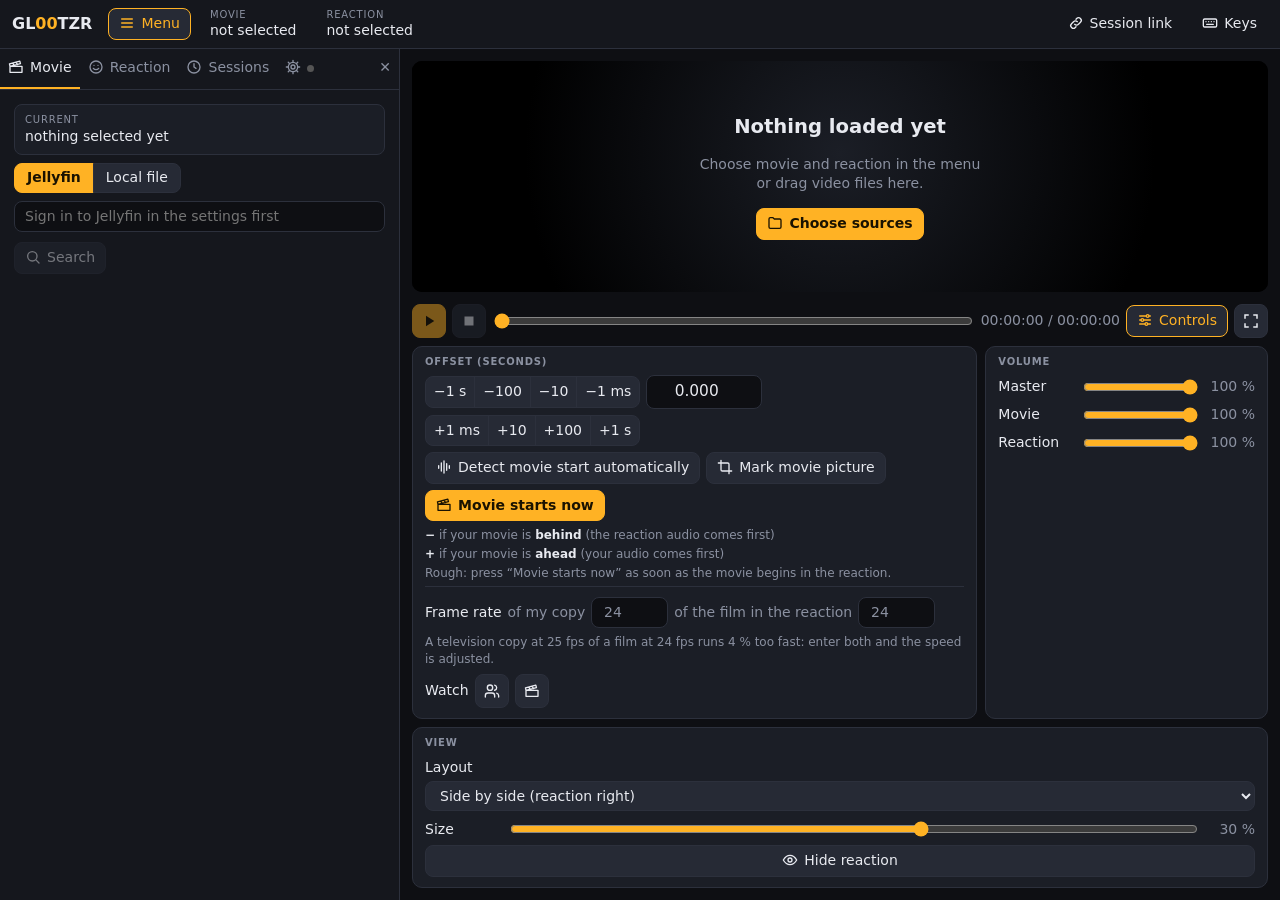
==== commit ef58735a: "Choose the movie's Jellyfin subtitles, show layout sketches in the dropdown - Subtitles of a Jellyfi" ====
--- a/web/index.html
+++ b/web/index.html
@@ -199,6 +199,20 @@
   .card label.stack { grid-template-columns: minmax(0, 1fr); row-gap: 4px; }
   .card output { text-align: right; color: var(--dim); font-variant-numeric: tabular-nums; }
   #hideR { flex: 1; }
+  /* Layout dropdown with a sketch of each layout; amber = movie, blue = reaction (as on the seek bar) */
+  @supports (appearance: base-select) {
+    #layout, #layout::picker(select) { appearance: base-select; }
+    #layout > button { display: flex; align-items: center; padding: 0; border: 0; background: none; text-align: left; }
+    #layout::picker(select) { padding: 4px; margin-top: 4px; background: var(--card); color: var(--text); border: 1px solid var(--line); border-radius: 8px; box-shadow: 0 6px 24px #000a; }
+    #layout option { gap: 10px; padding: 6px 8px; border-radius: 6px; }
+    #layout option:is(:hover, :focus-visible) { background: var(--ctl); }
+    #layout option:checked { color: var(--accent); }
+    #layout svg { width: 40px; height: 25px; flex: none; }
+    #layout selectedcontent { display: flex; align-items: center; gap: 10px; }
+    #layout selectedcontent svg { width: 32px; height: 20px; }
+    #layout .m { fill: var(--accent); opacity: .45; }
+    #layout .r { fill: #5aa2ff; stroke: var(--card); stroke-width: 1px; }
+  }
   /* "Movie starts now": large call to action until an offset is set (not yet pressed, or after Stop); then it moves into the offset card */
   #startBar { display: none; margin: 8px 0; }
   body.unmarked #startBar { display: flex; }
@@ -442,6 +456,7 @@
     <section class="card">
       <h3 data-t>View</h3>
       <label class="stack">Layout <select id="layout" title="Key L">
+        <button><selectedcontent></selectedcontent></button>
         <option value="side" data-t>Side by side (reaction right)</option>
         <option value="side-left" data-t>Side by side (reaction left)</option>
         <option value="stack" data-t>Top and bottom (reaction below)</option>
@@ -452,6 +467,7 @@
         <option value="pip-tl" data-t>Picture-in-picture top left</option>
       </select></label>
       <label><span data-t>Size</span> <input id="size" type="range" min="0" max="50" value="30"><output>30 %</output></label>
+      <label class="stack" id="subsBox" hidden><span data-t>Movie subtitles</span> <select id="subs" title="Changing them reloads the movie from Jellyfin"></select></label>
       <div class="bar"><button id="hideR" data-i="eye" title="Key V">Hide reaction</button></div>
     </section>
   </div>
@@ -546,6 +562,7 @@
   '<b>+</b> if your movie is <b>ahead</b> (your audio comes first)': '<b>+</b> wenn dein Film <b>voraus</b> ist (dein Ton kommt zuerst)',
   'Rough: press “Movie starts now” as soon as the movie begins in the reaction.': 'Grob: „Film startet jetzt“ drücken, sobald der Film in der Reaction beginnt.',
   'Volume': 'Lautstärke', 'Master': 'Gesamt', 'View': 'Ansicht', 'Size': 'Größe',
+  'Movie subtitles': 'Untertitel des Films', 'Off': 'Aus', 'Changing them reloads the movie from Jellyfin': 'Ändern lädt den Film neu von Jellyfin',
   'Side by side (reaction right)': 'Nebeneinander (Reaction rechts)', 'Side by side (reaction left)': 'Nebeneinander (Reaction links)',
   'Top and bottom (reaction below)': 'Übereinander (Reaction unten)', 'Top and bottom (reaction above)': 'Übereinander (Reaction oben)',
   'Picture-in-picture bottom right': 'Bild-in-Bild unten rechts', 'Picture-in-picture bottom left': 'Bild-in-Bild unten links',
@@ -599,7 +616,7 @@
   lang = l; store('rwLang', lang);
   for (const b of $('lang').children) b.classList.toggle('on', b.dataset.lang === lang);
   // ponytail: Jellyfin tree rows that are already expanded keep their language until they are reloaded
-  translateDom(); showCurrent(); renderSessions(); renderLogin(); renderVersion(); setReactionHidden($('stage').classList.contains('rhide'));
+  translateDom(); showCurrent(); renderSessions(); renderLogin(); renderVersion(); setReactionHidden($('stage').classList.contains('rhide')); setLayout($('layout').value, false);
 }
 for (const [l, { name, flag }] of Object.entries(LANGS)) { // flags as SVG: Windows renders flag emoji as letters only
   const b = document.createElement('button');
@@ -607,6 +624,19 @@
   b.innerHTML = `<svg viewBox="${flag[0]}" width="22" height="14" preserveAspectRatio="none">${flag[1]}</svg>${name}`;
   b.classList.toggle('on', l === lang);
   $('lang').append(b);
+}
+// Layout sketches inside the dropdown's options, next to the text (customisable <select>: Chromium 135+; elsewhere the plain text list).
+// The text moves into a data-t span first, so that translating it does not wipe the picture.
+const LAYOUT_ICON = { // [movie, reaction] as x, y, width, height in a 32×20 frame
+  side: [[0, 0, 22, 20], [23, 0, 9, 20]], 'side-left': [[10, 0, 22, 20], [0, 0, 9, 20]],
+  stack: [[0, 0, 32, 13], [0, 14, 32, 6]], 'stack-top': [[0, 7, 32, 13], [0, 0, 32, 6]],
+  'pip-br': [[0, 0, 32, 20], [20, 12, 10, 6]], 'pip-bl': [[0, 0, 32, 20], [2, 12, 10, 6]],
+  'pip-tr': [[0, 0, 32, 20], [20, 2, 10, 6]], 'pip-tl': [[0, 0, 32, 20], [2, 2, 10, 6]],
+};
+for (const o of $('layout').options) {
+  const rect = (c, [x, y, w, h]) => `<rect class="${c}" x="${x}" y="${y}" width="${w}" height="${h}" rx="1.5"/>`;
+  o.innerHTML = `<svg viewBox="0 0 32 20" aria-hidden="true">${rect('m', LAYOUT_ICON[o.value][0])}${rect('r', LAYOUT_ICON[o.value][1])}</svg><span data-t>${o.innerHTML.trim()}</span>`;
+  delete o.dataset.t;
 }
 translateDom();
 let toastTimer;
@@ -1336,9 +1366,10 @@
 const help = () => $('keys').hidden = !$('keys').hidden;
 $('help').onclick = $('keys').onclick = help;
 
-function setLayout(l) {
+function setLayout(l, keep = true) {
+  $('layout').selectedIndex = -1; // the dropdown copies the chosen option's picture and text only when the choice changes (also after a language switch)
   $('stage').dataset.layout = $('layout').value = l;
-  store('rwLayout', l);
+  if (keep) store('rwLayout', l);
 }
 function setReactionHidden(h) {
   $('stage').classList.toggle('rhide', h);
@@ -1354,7 +1385,7 @@
 const nextLayout = () => setLayout(layouts[(layouts.indexOf($('layout').value) + 1) % layouts.length]);
 $('layout').onchange = e => setLayout(e.target.value);
 if (layouts.includes(stored('rwLayout'))) setLayout(stored('rwLayout'));
-else if (matchMedia('(max-width: 600px)').matches) $('stage').dataset.layout = $('layout').value = 'stack'; // phone default, not stored
+else setLayout(matchMedia('(max-width: 600px)').matches ? 'stack' : 'side', false); // phone / desktop default, not stored
 
 document.addEventListener('keydown', e => {
   if (/text|number|select|password/.test(e.target.type) || e.target.closest?.('dialog') || e.ctrlKey || e.metaKey || e.altKey) return; // leave Ctrl+R, Ctrl+V etc. to the browser
@@ -1397,10 +1428,11 @@
   v.crossOrigin = item.id ? 'anonymous' : null; // the browser only hands out the audio of cross-origin media with CORS (automatic detection)
   v.removeAttribute('src'); v.load(); // detach the old video right away, not only once the new one has been resolved
   v._src = null;
-  if (v === S) { merr = ''; movieStep(item.id ? 'Asking Jellyfin …' : 'Loading movie …'); }
+  if (v === S) { merr = ''; movieStep(item.id ? 'Asking Jellyfin …' : 'Loading movie …'); showSubs(); }
   try {
-    const { url, hls } = item.id ? await jfSource(item.id) : { url: fileUrl };
+    const { url, hls, subs, sub } = item.id ? await jfSource(item.id, item.sub) : { url: fileUrl };
     if (cur[slot] !== item) return; // something else has been selected in the meantime
+    if (v === S) showSubs(subs, sub);
     v._src = { url, hls }; // for a second video on the same source (picker dialog)
     if (v === S) movieStep(hls ? 'Server is preparing the stream (transcoding) …' : 'Loading movie …');
     if (item.id) playMode[slot] = hls ? 'transcoded by server' : 'direct';
@@ -1465,6 +1497,13 @@
   } catch {} finally { polling = false; }
 }, 1500);
 
+// Subtitles of a Jellyfin movie: the choice travels with the movie item (and so with the session); a change reloads the movie
+function showSubs(list = [], sel = -1) {
+  $('subsBox').hidden = !list.length;
+  $('subs').replaceChildren(...[[-1, t('Off')], ...list].map(([i, n]) => new Option(n, i, false, i === sel)));
+}
+$('subs').onchange = e => { if (!cur.movie) return; M.pause(); loadMovie({ ...cur.movie, sub: +e.target.value }); };
+
 let movieWanted = false; // the session's movie still has to be chosen by hand: do not autosave over it with the current one
 function loadMovie(item, src) { pending = null; movieWanted = false; cur.movie = item; msg(''); updateMeta(); showCurrent('movie'); setSource(S, item, src); }
 function loadReaction(item, src) { // a saved session for this reaction is applied automatically
@@ -1724,18 +1763,24 @@
   ContainerProfiles: [], SubtitleProfiles: [],
 });
 // ponytail: transcoding is not stopped actively; Jellyfin cleans it up itself once no more segments are requested
-async function jfSource(id) {
+// Subtitles: without SubtitleProfiles Jellyfin can only burn them into the picture, so a subtitle means transcoding.
+// sub: stream index; -1 or missing = off, whatever the user's Jellyfin default says. Returns the subtitle streams and the one actually burned in.
+// ponytail: text subtitles could come as WebVTT <track> (SubtitleProfiles External) and keep direct play; add when transcoding hurts
+async function jfSource(id, sub) {
   const info = await api(`Items/${id}/PlaybackInfo?userId=${jf.userId}`, { method: 'POST', body: JSON.stringify({
     UserId: jf.userId, DeviceProfile: deviceProfile(), MaxStreamingBitrate: 120000000,
     EnableDirectPlay: true, EnableDirectStream: true, EnableTranscoding: true, AutoOpenLiveStream: true,
+    SubtitleStreamIndex: Number.isInteger(sub) ? sub : -1, // from stored sessions: untrusted
   }) });
   const src = info.MediaSources?.[0];
   if (!src) throw new Error(t('Jellyfin returned no playable source{0}.', info.ErrorCode ? ` (${info.ErrorCode})` : ''));
+  const subs = (src.MediaStreams || []).filter(s => s.Type === 'Subtitle').map(s => [s.Index, s.DisplayTitle || s.Language || `#${s.Index}`]);
   if (src.SupportsDirectPlay || src.SupportsDirectStream) {
-    return { url: `${base()}Videos/${id}/stream?static=true&mediaSourceId=${encodeURIComponent(src.Id)}&ApiKey=${encodeURIComponent(jf.token)}` };
+    return { subs, sub: -1, url: `${base()}Videos/${id}/stream?static=true&mediaSourceId=${encodeURIComponent(src.Id)}&ApiKey=${encodeURIComponent(jf.token)}` };
   }
   if (!src.TranscodingUrl) throw new Error(t('Format not supported by the browser and Jellyfin offers no transcoding.'));
-  return { url: base() + src.TranscodingUrl.replace(/^\//, ''), hls: true };
+  const burned = new URL(src.TranscodingUrl, base()).searchParams.get('SubtitleStreamIndex');
+  return { subs, sub: burned === null ? -1 : +burned, url: base() + src.TranscodingUrl.replace(/^\//, ''), hls: true };
 }
 
 async function api(path, opts = {}) {
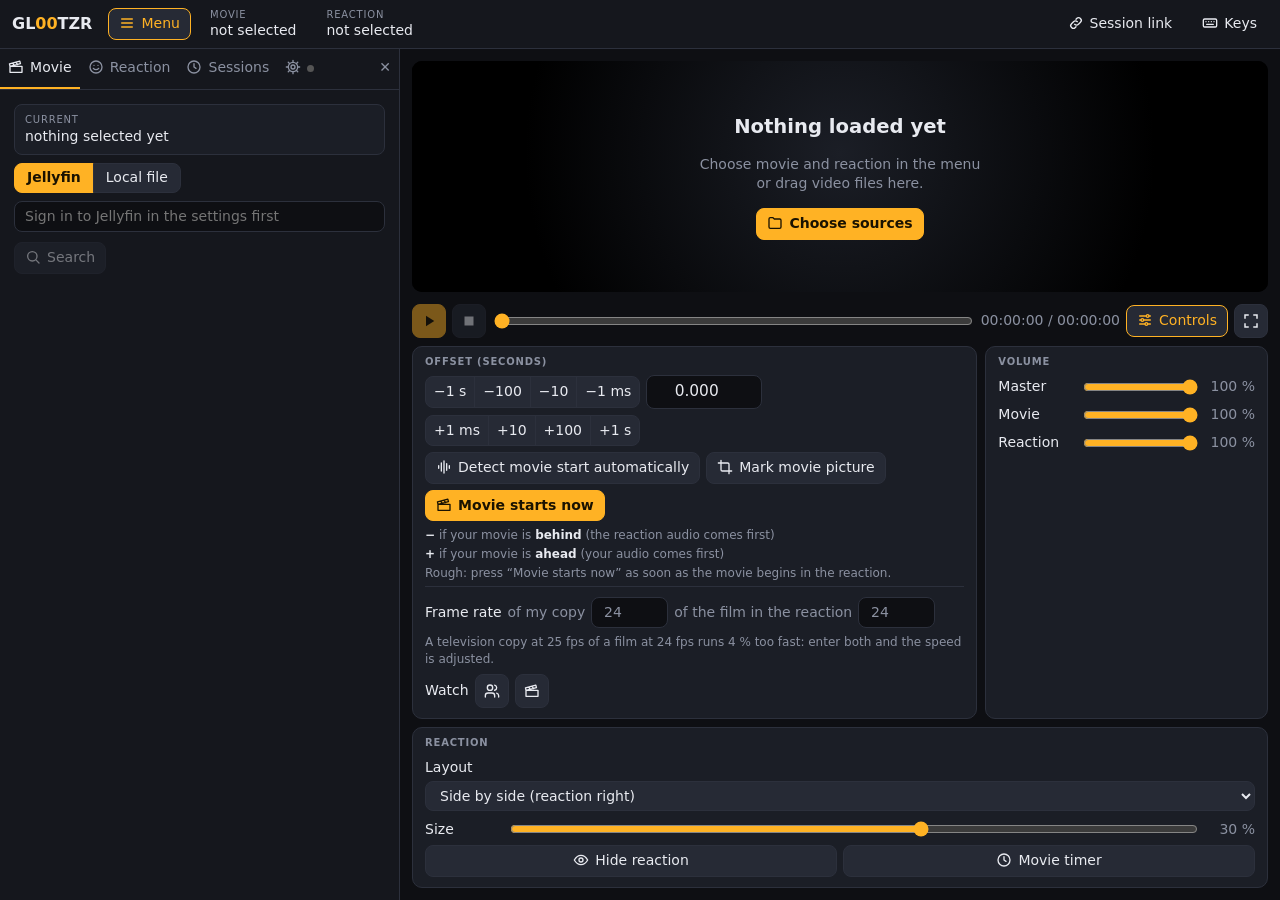
==== commit 95b974e1: "Fix the subtitle choice, add a movie timer, keep the reaction size - Subtitles: Jellyfin applies Sub" ====
--- a/web/index.html
+++ b/web/index.html
@@ -198,7 +198,12 @@
   .card label { display: grid; grid-template-columns: 5.5em minmax(0, 1fr) 3.5em; column-gap: 6px; align-items: center; margin-top: 8px; }
   .card label.stack { grid-template-columns: minmax(0, 1fr); row-gap: 4px; }
   .card output { text-align: right; color: var(--dim); font-variant-numeric: tabular-nums; }
-  #hideR { flex: 1; }
+  #hideR, #timerBtn { flex: 1; }
+  body.timer #timerBtn { border-color: var(--accent); color: var(--accent); }
+  /* Movie timer: white on black in a lower corner of the movie (the corner depends on where the movie sits in the layout) */
+  #mtimer { position: absolute; left: 8px; bottom: 8px; z-index: 2; padding: 2px 8px; background: #000; color: #fff; border-radius: 4px; font: 600 1.3em/1.3 ui-monospace, Consolas, monospace; pointer-events: none; }
+  #stage:is([data-layout="side-left"], [data-layout="pip-bl"]) #mtimer { left: auto; right: 8px; }
+  #stage[data-layout="stack"] #mtimer { bottom: calc(var(--rs, 30%) + 8px); }
   /* Layout dropdown with a sketch of each layout; amber = movie, blue = reaction (as on the seek bar) */
   @supports (appearance: base-select) {
     #layout, #layout::picker(select) { appearance: base-select; }
@@ -372,6 +377,7 @@
   <button id="rhidden" hidden title="Reaction picture hidden, audio keeps playing – click or press V to show it"><svg viewBox="0 0 24 24" width="18" height="18" fill="none" stroke="currentColor" stroke-width="2"><path d="M4 15v-3a8 8 0 0 1 16 0v3"/><rect x="3" y="14" width="4" height="6" rx="1"/><rect x="17" y="14" width="4" height="6" rx="1"/></svg></button>
   <button id="fsExit" data-i="exit" data-t>Exit fullscreen</button>
   <div id="mstate" hidden role="status"></div>
+  <div id="mtimer" hidden></div>
   <div id="toast" hidden></div>
   <div id="found" hidden role="status"><span id="foundText"></span><span class="bar"><button id="foundStart" class="primary" data-i="people" title="From the beginning of the reaction: play it from 0:00, the movie joins on time at its offset" data-t>From the beginning of the reaction</button><button id="foundSkip" class="primary" data-i="clap" title="Skip to the movie start: jump to a few seconds before the movie starts and play" data-t>Skip to the movie start</button><button id="foundHere" data-t>Continue here</button></span><button id="foundClose" class="flat" title="Close">✕</button></div>
   <div id="msg" hidden><span id="msgText"></span><button id="msgClose" class="flat" title="Dismiss message">✕</button></div>
@@ -387,6 +393,7 @@
     <tr><td><kbd>R</kbd></td><td data-t>Movie starts now (reset offset)</td></tr>
     <tr><td><kbd>A</kbd></td><td data-t>Detect movie start automatically</td></tr>
     <tr><td><kbd>L</kbd></td><td data-t>Next layout</td></tr>
+    <tr><td><kbd>T</kbd></td><td data-t>Show / hide movie timer</td></tr>
     <tr><td><kbd>V</kbd></td><td data-t>Hide / show reaction picture (audio keeps playing)</td></tr>
     <tr><td><kbd>F</kbd></td><td data-t>Fullscreen on / off</td></tr>
     <tr><td><kbd>H</kbd> <kbd>?</kbd></td><td data-t>Show / hide this overview</td></tr>
@@ -454,7 +461,7 @@
       <label>Reaction <input id="volReaction" type="range" min="0" max="1" step="0.05" value="1"><output></output></label>
     </section>
     <section class="card">
-      <h3 data-t>View</h3>
+      <h3>Reaction</h3>
       <label class="stack">Layout <select id="layout" title="Key L">
         <button><selectedcontent></selectedcontent></button>
         <option value="side" data-t>Side by side (reaction right)</option>
@@ -468,7 +475,7 @@
       </select></label>
       <label><span data-t>Size</span> <input id="size" type="range" min="0" max="50" value="30"><output>30 %</output></label>
       <label class="stack" id="subsBox" hidden><span data-t>Movie subtitles</span> <select id="subs" title="Changing them reloads the movie from Jellyfin"></select></label>
-      <div class="bar"><button id="hideR" data-i="eye" title="Key V">Hide reaction</button></div>
+      <div class="bar"><button id="hideR" data-i="eye" title="Key V">Hide reaction</button><button id="timerBtn" data-i="clock" title="Key T: the movie's time as the reaction's timer shows it – compare both to set the offset" data-t>Movie timer</button></div>
     </section>
   </div>
 </footer>
@@ -561,8 +568,9 @@
   '<b>−</b> if your movie is <b>behind</b> (the reaction audio comes first)': '<b>−</b> wenn dein Film <b>hinterherhinkt</b> (Ton der Reaction kommt zuerst)',
   '<b>+</b> if your movie is <b>ahead</b> (your audio comes first)': '<b>+</b> wenn dein Film <b>voraus</b> ist (dein Ton kommt zuerst)',
   'Rough: press “Movie starts now” as soon as the movie begins in the reaction.': 'Grob: „Film startet jetzt“ drücken, sobald der Film in der Reaction beginnt.',
-  'Volume': 'Lautstärke', 'Master': 'Gesamt', 'View': 'Ansicht', 'Size': 'Größe',
-  'Movie subtitles': 'Untertitel des Films', 'Off': 'Aus', 'Changing them reloads the movie from Jellyfin': 'Ändern lädt den Film neu von Jellyfin',
+  'Volume': 'Lautstärke', 'Master': 'Gesamt', 'Size': 'Größe',
+  'Movie subtitles': 'Untertitel des Films', 'Movie timer': 'Film-Timer', 'Show / hide movie timer': 'Film-Timer ein- / ausblenden',
+  'Key T: the movie\'s time as the reaction\'s timer shows it – compare both to set the offset': 'Taste T: die Filmzeit, wie der Timer der Reaction sie zeigt – beide vergleichen, um den Offset einzustellen', 'Off': 'Aus', 'Changing them reloads the movie from Jellyfin': 'Ändern lädt den Film neu von Jellyfin',
   'Side by side (reaction right)': 'Nebeneinander (Reaction rechts)', 'Side by side (reaction left)': 'Nebeneinander (Reaction links)',
   'Top and bottom (reaction below)': 'Übereinander (Reaction unten)', 'Top and bottom (reaction above)': 'Übereinander (Reaction oben)',
   'Picture-in-picture bottom right': 'Bild-in-Bild unten rechts', 'Picture-in-picture bottom left': 'Bild-in-Bild unten links',
@@ -787,6 +795,10 @@
   $('spans').style.setProperty('--b', pct(S.duration ? offset + S.duration / tempo : offset));
   if (!$('seek').matches(':active')) $('seek').value = M.currentTime;
   $('time').textContent = `${fmt(M.currentTime)} / ${fmt(dur)}`;
+  // Film time as in the reaction (before the fps conversion to my copy): what the reaction's own timer should show; negative before the movie starts
+  const ft = M.currentTime - offset, mt = (ft < 0 ? '−' : '') + fmt(Math.abs(ft));
+  $('mtimer').hidden = !document.body.classList.contains('timer') || !cur.movie || !cur.reaction;
+  if ($('mtimer').textContent !== mt) $('mtimer').textContent = mt;
   document.body.classList.toggle('playing', !M.paused || stalled); // play/pause icon; while waiting for the movie it offers "pause" (= stop waiting)
   document.body.classList.toggle('unmarked', !marked && !!cur.movie && !!cur.reaction); // large "Movie starts now"
   if (ms) ms.playbackState = M.paused ? 'paused' : 'playing'; // otherwise it counts as "paused" while the movie waits for the intro to end
@@ -1346,7 +1358,9 @@
 try { JSON.parse(stored('rwVol', '[]')).forEach((v, i) => { if (vols[i] && v >= 0 && v <= 1) vols[i].value = v; }); } catch {}
 for (const v of vols) v.oninput = () => { applyVolume(); store('rwVol', JSON.stringify(vols.map(v => +v.value))); };
 applyVolume();
-$('size').oninput = e => { $('stage').style.setProperty('--rs', e.target.value + '%'); e.target.nextElementSibling.value = e.target.value + ' %'; };
+const setSize = v => { $('size').value = v; v = $('size').value; /* clamped to the slider's range */ $('stage').style.setProperty('--rs', v + '%'); $('size').nextElementSibling.value = v + ' %'; };
+$('size').oninput = e => { setSize(e.target.value); store('rwSize', e.target.value); };
+if (+stored('rwSize', -1) >= 0) setSize(+stored('rwSize'));
 const fullscreen = () => document.fullscreenElement ? document.exitFullscreen() : $('stage').requestFullscreen();
 $('fs').onclick = $('fsExit').onclick = fullscreen;
 let moveTimer;
@@ -1379,6 +1393,9 @@
 }
 const toggleReaction = () => { setReactionHidden(!$('stage').classList.contains('rhide')); toast(t($('stage').classList.contains('rhide') ? 'Reaction picture hidden' : 'Reaction picture shown')); };
 $('hideR').onclick = $('rhidden').onclick = toggleReaction;
+const toggleTimer = () => store('rwTimer', document.body.classList.toggle('timer') ? '1' : '');
+$('timerBtn').onclick = toggleTimer;
+document.body.classList.toggle('timer', !!stored('rwTimer'));
 setReactionHidden(!!stored('rwHideReaction'));
 
 const layouts = [...$('layout').options].map(o => o.value);
@@ -1393,6 +1410,7 @@
   if (d) nudge(d);
   else if (e.key === 'r' || e.key === 'R') restart();
   else if (e.key === 'a' || e.key === 'A') autoSync();
+  else if (e.key === 't' || e.key === 'T') toggleTimer();
   else if (e.key === 'l' || e.key === 'L') { nextLayout(); toast($('layout').selectedOptions[0].text); }
   else if (e.key === 'v' || e.key === 'V') toggleReaction();
   else if (e.key === 'f' || e.key === 'F') fullscreen();
@@ -1724,8 +1742,8 @@
   for (const p of document.querySelectorAll('[data-pane]')) p.hidden = p.dataset.pane !== tab;
   renderSessions();
 }
-document.querySelectorAll('[data-tab]').forEach(b => b.onclick = () => setPanel(true, b.dataset.tab));
-$('panelBtn').onclick = () => setPanel(!document.body.classList.contains('panel'));
+document.querySelectorAll('[data-tab]').forEach(b => b.onclick = () => { setPanel(true, b.dataset.tab); fillTrees(); });
+$('panelBtn').onclick = () => { setPanel(!document.body.classList.contains('panel')); fillTrees(); };
 $('panelClose').onclick = () => setPanel(false);
 $('more').onclick = () => setUi('Compact', document.body.classList.toggle('compact') ? '1' : '');
 document.body.classList.toggle('compact', !!ui('Compact', ''));
@@ -1770,7 +1788,8 @@
   const info = await api(`Items/${id}/PlaybackInfo?userId=${jf.userId}`, { method: 'POST', body: JSON.stringify({
     UserId: jf.userId, DeviceProfile: deviceProfile(), MaxStreamingBitrate: 120000000,
     EnableDirectPlay: true, EnableDirectStream: true, EnableTranscoding: true, AutoOpenLiveStream: true,
-    SubtitleStreamIndex: Number.isInteger(sub) ? sub : -1, // from stored sessions: untrusted
+    // Jellyfin applies the stream indexes only together with the media source id (the item's own source has the item's id)
+    MediaSourceId: id, SubtitleStreamIndex: Number.isInteger(sub) ? sub : -1, // sub from stored sessions: untrusted
   }) });
   const src = info.MediaSources?.[0];
   if (!src) throw new Error(t('Jellyfin returned no playable source{0}.', info.ErrorCode ? ` (${info.ErrorCode})` : ''));
@@ -1810,8 +1829,15 @@
     if (tree.dataset.who !== who) { // rebuild only on sign-in/sign-out, otherwise keep expanded branches
       tree.dataset.who = who;
       tree.replaceChildren();
-      if (who) loadTree(tree, null, box.pick);
     }
+  }
+  fillTrees();
+}
+// The libraries at the top of the tree; a load that failed or came back empty is retried whenever a source tab is opened
+function fillTrees() {
+  for (const box of slots) {
+    const tree = box.querySelector('.tree');
+    if (loggedIn() && !tree.children.length && !tree.loading) tree.loading = loadTree(tree, null, box.pick).finally(() => tree.loading = null);
   }
 }
 $('server').onchange = () => { store('jfServer', $('server').value.trim()); renderLogin(); };
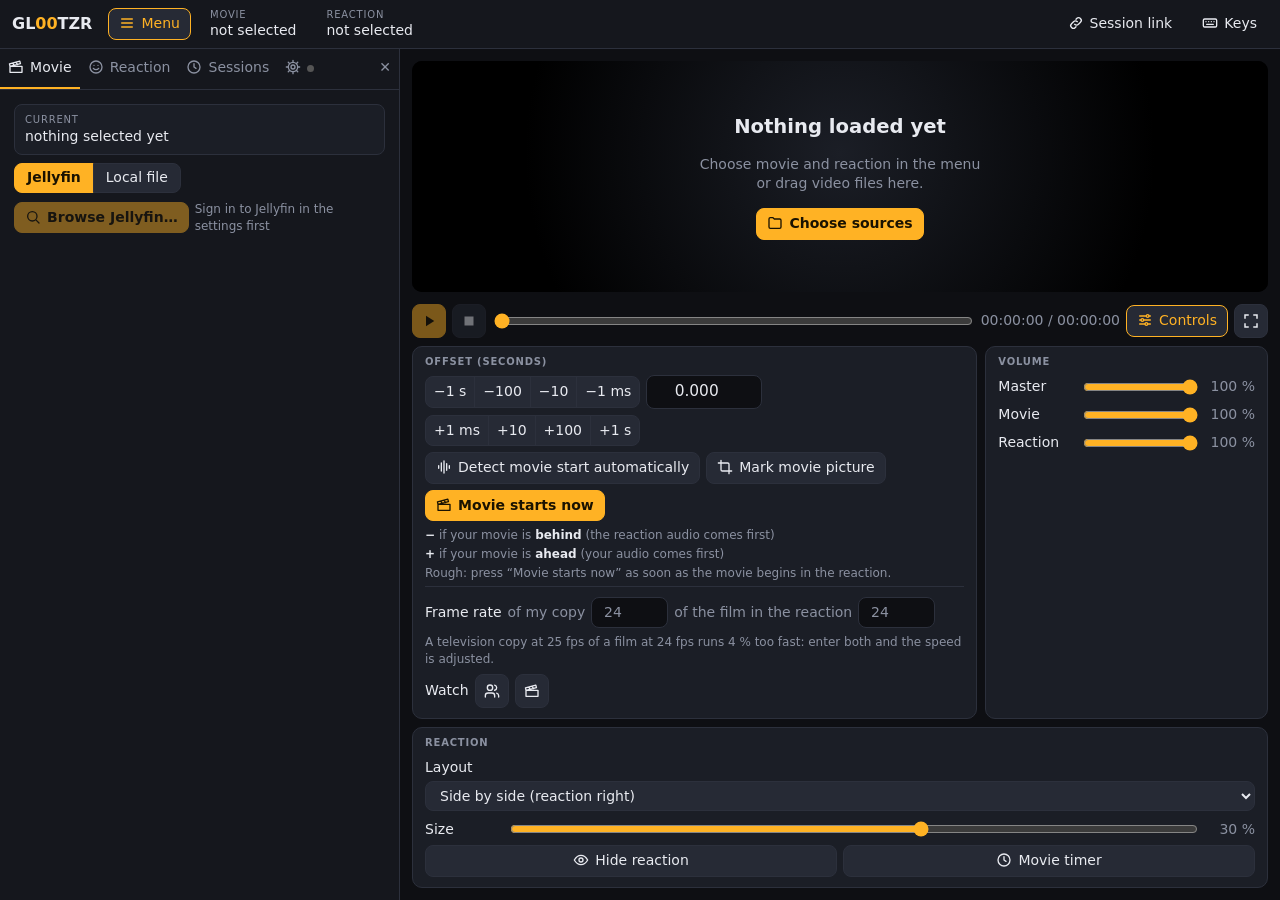
==== commit 73bc5a24: "Pick Jellyfin movies and reactions in a dialog with posters The sidebar tree of nested <details> is " ====
--- a/web/index.html
+++ b/web/index.html
@@ -104,17 +104,10 @@
   .srcs label:has(:checked) { background: var(--accent); border-color: var(--accent); color: #1a1200; font-weight: 600; }
   .srcs input { position: absolute; opacity: 0; pointer-events: none; }
   fieldset { margin: 0; padding: 0; border: 0; min-width: 0; }
-  .jf .q, .yt, .bar[data-src=file] > input { flex: 1 1 100%; min-width: 0; }
+  .yt, .bar[data-src=file] > input { flex: 1 1 100%; min-width: 0; }
   .bar[data-src] { row-gap: 10px; }
   .bar[data-src] > .hint { flex: 1; font-size: 12px; }
   #jfLogin { display: grid; gap: 8px; margin: 10px 0; }
-  .results span, .tree span { display: flex; gap: 6px; align-items: center; margin: 3px 0; }
-  .results button, .tree button { padding: 1px 8px; flex: none; }
-  .results:not(:empty) { padding-bottom: 8px; margin-bottom: 8px; border-bottom: 1px solid var(--line); }
-  /* Jellyfin tree: nested <details>, content is loaded when a node is opened */
-  .tree details > :not(summary) { margin-left: 18px; }
-  .tree summary { cursor: pointer; padding: 4px 6px; border-radius: 6px; }
-  .tree summary:hover { background: var(--ctl); }
   #sessions:empty::before { content: attr(data-empty); color: var(--dim); }
   .sess { margin: 8px 0; padding: 10px 12px; background: var(--card); border: 1px solid var(--line); border-radius: 10px; }
   .sess > div { overflow: hidden; text-overflow: ellipsis; white-space: nowrap; }
@@ -226,8 +219,26 @@
   #startBar .hint { flex: 1 1 100%; text-align: center; font-size: 12px; }
   .autoSync.on { border-color: var(--accent); }
   #startBar .pickBtn { flex: 1 1 100%; }
-  #pickDlg { width: min(94vw, 1000px); padding: 14px 18px; background: #1b1e26; color: var(--text); border: 1px solid #555; border-radius: 12px; }
-  #pickDlg::backdrop { background: #000a; }
+  #pickDlg, #jfDlg { width: min(94vw, 1000px); padding: 14px 18px; background: #1b1e26; color: var(--text); border: 1px solid #555; border-radius: 12px; }
+  #pickDlg::backdrop, #jfDlg::backdrop { background: #000a; }
+  /* Jellyfin picker: breadcrumb on top, items as poster grid or (.list) as compact rows */
+  #jfDlg[open] { display: flex; flex-direction: column; height: min(88vh, 900px); }
+  #jfDlg > .bar { margin-top: 0; }
+  #jfQ { flex: 1 1 150px; }
+  #jfPath button { padding: 2px 6px; white-space: normal; text-align: left; }
+  #jfPath button:not(:first-child)::before { content: '›'; margin-right: 6px; color: var(--dim); }
+  #jfPath button:last-child { font-weight: 600; }
+  #jfItems { flex: 1; min-height: 0; overflow: auto; display: grid; grid-template-columns: repeat(auto-fill, minmax(90px, 1fr)); gap: 8px; align-content: start; }
+  #jfItems > :not(.it) { grid-column: 1 / -1; justify-self: start; }
+  #jfItems .it { display: flex; flex-direction: column; gap: 6px; padding: 6px; text-align: left; white-space: normal; background: none; border-color: transparent; min-width: 0; }
+  #jfItems .it:hover { background: var(--ctl); }
+  #jfItems .it > :first-child { width: 100%; aspect-ratio: 2 / 3; object-fit: contain; background: #0000004d; border-radius: 6px; }
+  #jfItems .it > span { display: flex; flex-direction: column; min-width: 0; overflow-wrap: anywhere; }
+  #jfItems small { color: var(--dim); }
+  #jfDlg.list #jfItems { grid-template-columns: 1fr; gap: 0; }
+  #jfDlg.list .it { flex-direction: row; align-items: center; gap: 10px; padding: 3px 6px; }
+  #jfDlg.list .it > :first-child { width: 30px; flex: none; }
+  #jfDlg .seg .on { background: var(--accent); border-color: var(--accent); color: #1a1200; }
   #pickDlg h3 { margin: 0 0 4px; }
   #pickBox { position: relative; line-height: 0; cursor: crosshair; touch-action: none; user-select: none; }
   #pickCanvas { width: 100%; height: auto; display: block; background: #000; }
@@ -301,11 +312,9 @@
       <label><input type="radio" name="srcMovie" value="file"> <span data-t>Local file</span></label>
     </div>
     <fieldset class="bar jf" data-src="jf" disabled>
-      <input class="q">
-      <button class="search" data-i="search" data-t>Search</button>
+      <button class="browse primary" data-i="search" data-t>Browse Jellyfin…</button>
+      <span class="hint"></span>
     </fieldset>
-    <div class="results" data-src="jf"></div>
-    <div class="tree" data-src="jf"></div>
     <div class="bar" data-src="file">
       <input type="file" accept="video/*">
       <span class="hint" data-t>or drag a file onto the video area</span>
@@ -319,11 +328,9 @@
       <label><input type="radio" name="srcReaction" value="file"> <span data-t>Local file</span></label>
     </div>
     <fieldset class="bar jf" data-src="jf" disabled>
-      <input class="q">
-      <button class="search" data-i="search" data-t>Search</button>
+      <button class="browse primary" data-i="search" data-t>Browse Jellyfin…</button>
+      <span class="hint"></span>
     </fieldset>
-    <div class="results" data-src="jf"></div>
-    <div class="tree" data-src="jf"></div>
     <div class="bar" data-src="yt">
       <input class="yt" placeholder="YouTube link">
       <button class="ytLoad" data-i="down" data-t>Load</button>
@@ -480,6 +487,17 @@
   </div>
 </footer>
 
+<dialog id="jfDlg">
+  <div class="bar">
+    <input id="jfQ" type="search" placeholder="Title, Jellyfin id or link…">
+    <button id="jfSearch" data-i="search" data-t>Search</button>
+    <span class="seg"><button id="jfGrid" data-t>Grid</button><button id="jfList" data-t>List</button></span>
+    <button id="jfClose" class="flat" title="Close">✕</button>
+  </div>
+  <nav id="jfPath" class="bar"></nav>
+  <div id="jfItems"></div>
+</dialog>
+
 <dialog id="pickDlg">
   <h3 data-t>Where is the movie in the reaction?</h3>
   <p class="hint" data-t>Move to a moment where the movie's picture is visible, then drag a frame around it.</p>
@@ -519,7 +537,8 @@
   'Install as app': 'Als App installieren', 'Afterwards GL00TZR starts like a program of its own – even without the server running.': 'Danach startet GL00TZR wie ein eigenes Programm – auch ohne laufenden Server.',
   'Title, Jellyfin id or link…': 'Titel, Jellyfin-Id oder -Link…', 'Sign in to Jellyfin in the settings first': 'Erst in den Einstellungen bei Jellyfin anmelden',
   'Language': 'Sprache', 'Jellyfin account': 'Jellyfin-Konto', 'Settings: Jellyfin account and language': 'Einstellungen: Jellyfin-Konto und Sprache',
-  'Select': 'Auswählen', '(empty)': '(leer)', 'Load more ({0} of {1})': 'Weitere laden ({0} von {1})', 'Resume': 'Fortsetzen', 'None yet.': 'Noch keine.', 'at': 'bei',
+  'Browse Jellyfin…': 'Jellyfin durchsuchen…', 'Libraries': 'Mediatheken', 'Grid': 'Raster', 'List': 'Liste', 'Close': 'Schließen', 'Search: {0}': 'Suche: {0}',
+  '(empty)': '(leer)', 'Load more ({0} of {1})': 'Weitere laden ({0} von {1})', 'Resume': 'Fortsetzen', 'None yet.': 'Noch keine.', 'at': 'bei',
   // Stage
   'Nothing loaded yet': 'Noch nichts geladen',
   'Choose movie and reaction in the menu<br>or drag video files here.': 'Film und Reaction im Menü wählen<br>oder Videodateien hierher ziehen.',
@@ -623,7 +642,6 @@
 function setLang(l) {
   lang = l; store('rwLang', lang);
   for (const b of $('lang').children) b.classList.toggle('on', b.dataset.lang === lang);
-  // ponytail: Jellyfin tree rows that are already expanded keep their language until they are reloaded
   translateDom(); showCurrent(); renderSessions(); renderLogin(); renderVersion(); setReactionHidden($('stage').classList.contains('rhide')); setLayout($('layout').value, false);
 }
 for (const [l, { name, flag }] of Object.entries(LANGS)) { // flags as SVG: Windows renders flag emoji as letters only
@@ -1604,8 +1622,7 @@
     e.preventDefault();
     try { const [h] = await showOpenFilePicker(); openFile(pick, await h.getFile(), h); } catch {} // cancelled
   };
-  box.querySelector('.q').onkeydown = e => { if (e.key === 'Enter') search(box, pick); }; // no return value: false would discard the keystroke
-  box.querySelector('.search').onclick = () => search(box, pick);
+  box.querySelector('.browse').onclick = () => jfOpen(box);
   if (yt) {
     yt.onkeydown = e => { if (e.key === 'Enter') loadYt(ytId(yt.value)); };
     box.querySelector('.ytLoad').onclick = () => loadYt(ytId(yt.value));
@@ -1742,8 +1759,8 @@
   for (const p of document.querySelectorAll('[data-pane]')) p.hidden = p.dataset.pane !== tab;
   renderSessions();
 }
-document.querySelectorAll('[data-tab]').forEach(b => b.onclick = () => { setPanel(true, b.dataset.tab); fillTrees(); });
-$('panelBtn').onclick = () => { setPanel(!document.body.classList.contains('panel')); fillTrees(); };
+document.querySelectorAll('[data-tab]').forEach(b => b.onclick = () => setPanel(true, b.dataset.tab));
+$('panelBtn').onclick = () => setPanel(!document.body.classList.contains('panel'));
 $('panelClose').onclick = () => setPanel(false);
 $('more').onclick = () => setUi('Compact', document.body.classList.toggle('compact') ? '1' : '');
 document.body.classList.toggle('compact', !!ui('Compact', ''));
@@ -1823,21 +1840,7 @@
   document.body.classList.toggle('jf-in', loggedIn()); // dot on the settings tab
   for (const box of slots) {
     box.querySelector('.jf').disabled = !loggedIn();
-    box.querySelector('.q').placeholder = t(loggedIn() ? 'Title, Jellyfin id or link…' : 'Sign in to Jellyfin in the settings first');
-    if (!loggedIn()) box.querySelector('.results').replaceChildren();
-    const tree = box.querySelector('.tree'), who = loggedIn() ? jf.token : '';
-    if (tree.dataset.who !== who) { // rebuild only on sign-in/sign-out, otherwise keep expanded branches
-      tree.dataset.who = who;
-      tree.replaceChildren();
-    }
-  }
-  fillTrees();
-}
-// The libraries at the top of the tree; a load that failed or came back empty is retried whenever a source tab is opened
-function fillTrees() {
-  for (const box of slots) {
-    const tree = box.querySelector('.tree');
-    if (loggedIn() && !tree.children.length && !tree.loading) tree.loading = loadTree(tree, null, box.pick).finally(() => tree.loading = null);
+    box.querySelector('.jf .hint').textContent = loggedIn() ? '' : t('Sign in to Jellyfin in the settings first');
   }
 }
 $('server').onchange = () => { store('jfServer', $('server').value.trim()); renderLogin(); };
@@ -1883,49 +1886,64 @@
   : `${it.Name}${it.ProductionYear ? ` (${it.ProductionYear})` : ''}`;
 const jfItem = it => ({ key: `jf:${it.Id}`, name: jfName(it), id: it.Id });
 
-// Tree: libraries → movies or series → season → episode. parentId null = the user's libraries.
+// Picker dialog: libraries → movies or series → season → episode, or search results. Each slot keeps its own path.
+// trail: the folders above the shown list, [{ Id, Name }] or a search { q, Name }; [] = the user's libraries.
 const noVideo = ['music', 'books', 'photos', 'livetv', 'playlists'];
-async function loadTree(el, parentId, pick, start = 0) {
+let jfBox, jfSeq = 0;
+function jfOpen(box) {
+  jfBox = box;
+  $('jfDlg').showModal();
+  jfShow(box.trail ?? []);
+}
+async function jfShow(trail, start = 0) {
+  const seq = start ? jfSeq : ++jfSeq, last = trail.at(-1), list = $('jfItems'), box = jfBox;
+  const note = text => { const p = document.createElement('p'); p.className = 'hint'; p.textContent = text; return p; };
+  if (!start) {
+    box.trail = trail;
+    $('jfPath').replaceChildren(...[{ Name: t('Libraries') }, ...trail].map((f, i) => btn(f.Name, () => jfShow(trail.slice(0, i)))));
+    $('jfPath').lastChild.className = 'flat';
+    list.replaceChildren();
+    list.scrollTop = 0;
+  }
+  const id = last?.q && jfId(last.q);
   try {
-    const { Items, TotalRecordCount } = parentId
-      ? await api(`Items?${new URLSearchParams({ userId: jf.userId, parentId, SortBy: 'IsFolder,SortName', StartIndex: start, Limit: 200 })}`)
-      : await api(`UserViews?userId=${jf.userId}`);
-    el.querySelector(':scope > .more')?.remove();
-    el.append(...Items.filter(it => !noVideo.includes(it.CollectionType)).map(it => {
-      if (!it.IsFolder) { // playable; inside a season the episode number is enough as a label
-        if (it.MediaType !== 'Video') return '';
-        return row(btn(t('Select'), () => pick(jfItem(it))), it.Type === 'Episode' ? `${it.IndexNumber ?? '?'}. ${it.Name}` : jfName(it));
-      }
-      const d = document.createElement('details'), sum = document.createElement('summary');
-      sum.textContent = it.Name + (it.ProductionYear ? ` (${it.ProductionYear})` : '');
-      d.append(sum);
-      d.ontoggle = () => { if (d.open && !d.dataset.loaded) { d.dataset.loaded = 1; loadTree(d, it.Id, pick); } };
-      return d;
+    const { Items, TotalRecordCount } = !last ? await api(`UserViews?userId=${jf.userId}`) : await api(`Items?${new URLSearchParams({
+      userId: jf.userId, EnableImageTypes: 'Primary', ImageTypeLimit: 1, StartIndex: start, Limit: 200,
+      ...(id ? { ids: id } : last.q ? { searchTerm: last.q, Recursive: true, IncludeItemTypes: 'Movie,Series,Episode,Video' } : { parentId: last.Id, SortBy: 'IsFolder,SortName' }),
+    })}`);
+    if (seq !== jfSeq) return; // the user moved on meanwhile
+    list.querySelector(':scope > .more')?.remove();
+    list.append(...Items.filter(it => !noVideo.includes(it.CollectionType) && (it.IsFolder || it.MediaType === 'Video')).map(it => {
+      const card = btn('', () => it.IsFolder ? jfShow([...trail, { Id: it.Id, Name: it.Name }]) : (box.pick(jfItem(it)), $('jfDlg').close()));
+      card.className = 'it';
+      const pic = document.createElement(it.ImageTags?.Primary ? 'img' : 'i'), text = document.createElement('span'), name = document.createElement('b'), year = document.createElement('small');
+      if (it.ImageTags?.Primary) Object.assign(pic, { loading: 'lazy', alt: '', src: `${base()}Items/${it.Id}/Images/Primary?fillHeight=300&quality=90&tag=${encodeURIComponent(it.ImageTags.Primary)}` });
+      name.textContent = it.Type !== 'Episode' ? it.Name : last.q ? jfName(it) : `${it.IndexNumber ?? '?'}. ${it.Name}`; // inside a season the number is enough
+      year.textContent = it.ProductionYear ?? '';
+      text.append(name, year);
+      card.append(pic, text);
+      return card;
     }));
-    if (parentId && !TotalRecordCount) el.append(row(t('(empty)')));
-    if (parentId && start + Items.length < TotalRecordCount) {
-      const more = row(btn(t('Load more ({0} of {1})', start + Items.length, TotalRecordCount), () => loadTree(el, parentId, pick, start + Items.length)));
+    if (!TotalRecordCount) list.append(note(t(last?.q ? 'Nothing found.' : '(empty)')));
+    if (last && start + Items.length < TotalRecordCount) {
+      const more = btn(t('Load more ({0} of {1})', start + Items.length, TotalRecordCount), () => jfShow(trail, start + Items.length));
       more.className = 'more';
-      el.append(more);
+      list.append(more);
     }
-  } catch (e) {
-    delete el.dataset.loaded; // retry the next time it is opened
-    msg(`Jellyfin: ${e.message}`);
-  }
-}
-
-async function search(box, pick) {
-  const q = box.querySelector('.q').value.trim(), id = jfId(q);
-  const params = new URLSearchParams({
-    userId: jf.userId,
-    ...(id ? { ids: id } : { searchTerm: q, Recursive: true, Limit: 25, IncludeItemTypes: 'Movie,Episode,Video' }),
-  });
-  try {
-    const { Items } = await api(`Items?${params}`);
-    box.querySelector('.results').replaceChildren(...Items.map(it => row(btn(t('Select'), () => pick(jfItem(it))), jfName(it))));
-    msg(Items.length ? '' : t('Nothing found.'));
-  } catch (e) { msg(t('Jellyfin search failed: {0}', e.message)); }
-}
+  } catch (e) { if (seq === jfSeq) list.append(note(`Jellyfin: ${e.message}`)); }
+}
+const jfSearch = () => { const q = $('jfQ').value.trim(); if (q) jfShow([{ q, Name: t('Search: {0}', q) }]); };
+$('jfQ').onkeydown = e => { if (e.key === 'Enter') jfSearch(); }; // no return value: false would discard the keystroke
+$('jfSearch').onclick = jfSearch;
+$('jfClose').onclick = () => $('jfDlg').close();
+function jfView(v) {
+  setUi('JfView', v);
+  $('jfDlg').classList.toggle('list', v === 'list');
+  $('jfGrid').classList.toggle('on', v !== 'list'); $('jfList').classList.toggle('on', v === 'list');
+}
+$('jfGrid').onclick = () => jfView('grid');
+$('jfList').onclick = () => jfView('list');
+jfView(ui('JfView', 'grid'));
 
 // --- Installable as an app (PWA): sw.js keeps the page cached so it starts without the server running ---
 navigator.serviceWorker?.register('sw.js').catch(() => {});
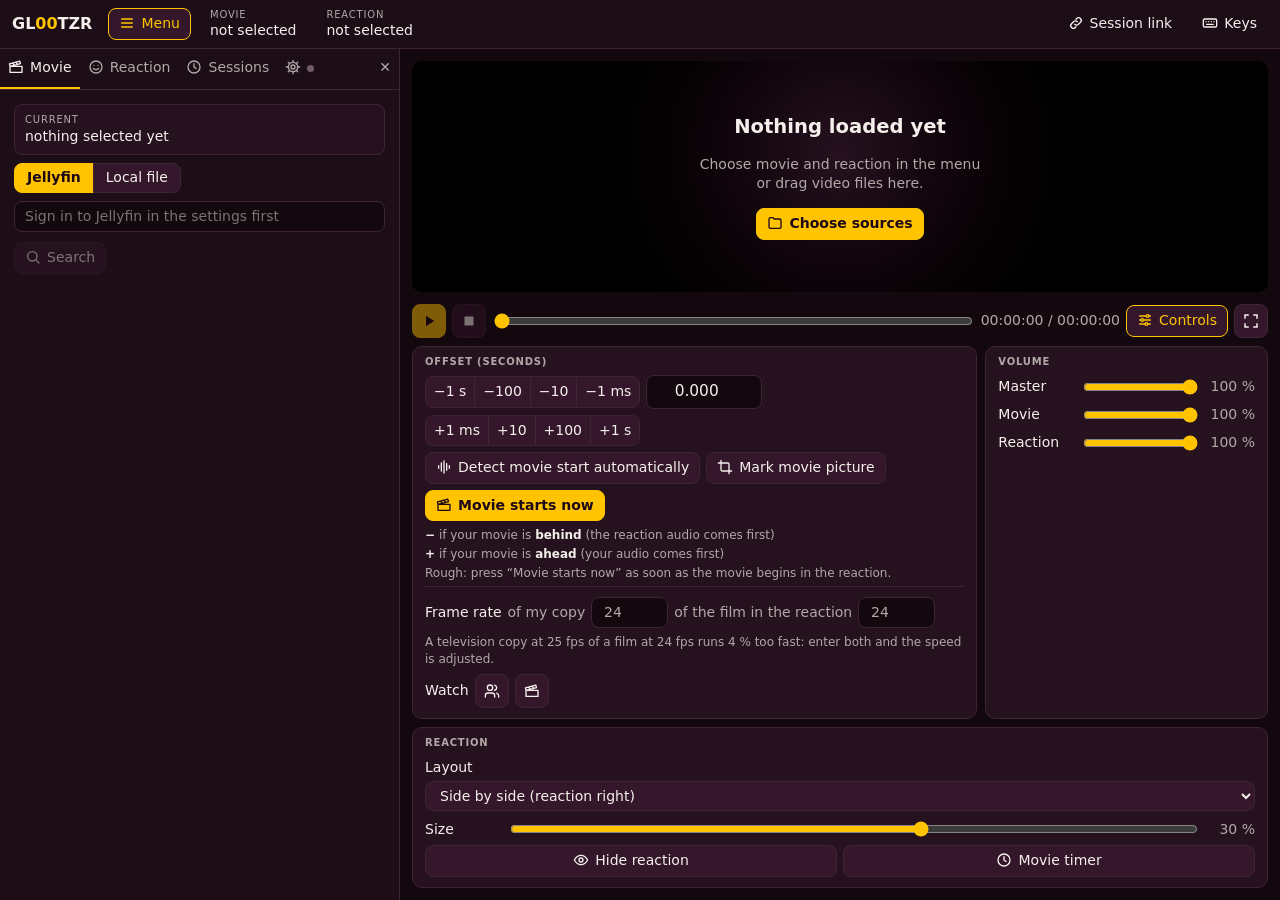
==== commit 2dc68df5: "Build the interface from five-color schemes, choosable in the settings - Every UI color is derived f" ====
--- a/web/index.html
+++ b/web/index.html
@@ -6,12 +6,44 @@
 <title>GL00TZR – Spectatorem spectantem specta</title>
 <link rel="manifest" href="manifest.webmanifest">
 <link rel="icon" href="icon-192.png">
-<meta name="theme-color" content="#15171d">
+<meta name="theme-color" content="#1c0d17">
+<script>
+// Color schemes: five colors each, listed in role order [accent, reaction, highlight, alert, base]; every UI color is derived from these
+// five (:root below). A new scheme is one more entry. The choice is stored per browser (rwScheme) and applied here, before the page
+// is drawn, so nothing flashes. Source of the palettes: https://colorany.com/color-palettes/cinematic-color-palettes/ (README: Color scheme).
+const SCHEMES = {
+  sunset: { name: 'Warm Sunset Journey for Cinematic Road Trips', colors: ['#FFC300', '#FF5733', '#FFDA44', '#C70039', '#581845'] },
+  pastel: { name: 'Ethereal Pastel Cinematic Dreamscape Palette', colors: ['#FAD3A4', '#B2E8E0', '#FFFFFF', '#FFC3E3', '#E0B0FF'] },
+  timetravel: { name: 'Cinematic Time Travel: A Colorful Journey', colors: ['#FFD700', '#4682B4', '#F5F5DC', '#B22222', '#8B4513'] },
+  glamour: { name: 'Cinematic Glamour with Gold Shimmer', colors: ['#FFD700', '#C0C0C0', '#FFFFFF', '#8B0000', '#000000'] },
+  classic: { name: 'Classic', colors: ['#FFB224', '#5AA2FF', '#FFC34F', '#E5484D', '#2B3A55'] },
+};
+function applyScheme(id) {
+  const s = SCHEMES[id] || SCHEMES.sunset;
+  ['accent', 'reaction', 'highlight', 'alert', 'base'].forEach((r, i) => document.documentElement.style.setProperty('--s-' + r, s.colors[i]));
+}
+try { applyScheme(localStorage.rwScheme); } catch { applyScheme(); }
+</script>
 <style>
   :root {
     color-scheme: dark; font: 14px/1.4 system-ui, sans-serif;
-    --bg: #0e0f13; --panel: #15171d; --card: #1b1e26; --ctl: #262a35; --line: #2c303c;
-    --text: #e8eaf0; --dim: #8b91a1; --accent: #ffb224;
+    /* The scheme's five colors (set by applyScheme; these are the defaults) … */
+    --s-accent: #FFC300; --s-reaction: #FF5733; --s-highlight: #FFDA44; --s-alert: #C70039; --s-base: #581845;
+    /* … and everything derived from them. Surfaces take only the base color's hue and a share of its chroma, at fixed lightness steps,
+       so a pastel or a pure black base gives the same dark, legible interface as a deep one. Text is faintly tinted by the highlight. */
+    --bg: oklch(from var(--s-base) .155 calc(c * .25) h);
+    --panel: oklch(from var(--s-base) .185 calc(c * .3) h);
+    --card: oklch(from var(--s-base) .215 calc(c * .38) h);
+    --ctl: oklch(from var(--s-base) .255 calc(c * .5) h);
+    --hover: oklch(from var(--s-base) .31 calc(c * .6) h);
+    --line: oklch(from var(--s-base) .3 calc(c * .45) h);
+    --edge: oklch(from var(--s-base) .5 calc(c * .35) h); /* borders of overlays on the picture */
+    --text: color-mix(in oklab, var(--s-highlight) 6%, #f4f1f3);
+    --dim: color-mix(in oklab, var(--s-highlight) 10%, #aaa2ad);
+    --accent: var(--s-accent); --on-accent: oklch(from var(--s-base) .17 calc(c * .4) h);
+    --reaction: var(--s-reaction); --highlight: var(--s-highlight);
+    --alert: var(--s-alert); --alert-text: color-mix(in oklab, var(--s-alert) 55%, #fff);
+    --overlay: color-mix(in srgb, var(--card) 95%, transparent);
   }
   * { box-sizing: border-box; }
   html, body { height: 100%; }
@@ -26,12 +58,12 @@
   input:not([type=range], [type=radio], [type=file]) { background: var(--bg); min-width: 0; }
   button, select, label { cursor: pointer; }
   button { white-space: nowrap; }
-  button:hover, select:hover { background: #313644; }
+  button:hover, select:hover { background: var(--hover); }
   button:active { filter: brightness(1.5); transform: translateY(1px); }
   button:disabled, button[aria-disabled=true], fieldset:disabled button { opacity: .45; cursor: default; }
   :focus-visible { outline: 2px solid var(--accent); outline-offset: 1px; }
-  button.primary { background: var(--accent); border-color: var(--accent); color: #1a1200; font-weight: 600; }
-  button.primary:hover { background: #ffc34f; }
+  button.primary { background: var(--accent); border-color: var(--accent); color: var(--on-accent); font-weight: 600; }
+  button.primary:hover { background: var(--highlight); border-color: var(--highlight); }
   button.icon { display: inline-grid; place-content: center; width: 34px; height: 34px; padding: 0; }
   button.flat { background: none; border-color: transparent; }
   button.flat:hover { background: var(--ctl); }
@@ -62,7 +94,7 @@
   [data-i=vol] { --i: url('data:image/svg+xml,<svg xmlns="http://www.w3.org/2000/svg" viewBox="0 0 24 24" fill="none" stroke="black" stroke-width="2" stroke-linecap="round" stroke-linejoin="round"><path d="M4 9v6h4l5 4V5L8 9zM16 9a4 4 0 0 1 0 6M18.5 6.5a8 8 0 0 1 0 11"/></svg>'); }
   [data-i=exit] { --i: url('data:image/svg+xml,<svg xmlns="http://www.w3.org/2000/svg" viewBox="0 0 24 24" fill="none" stroke="black" stroke-width="2" stroke-linecap="round" stroke-linejoin="round"><path d="M9 4v5H4M15 4v5h5M9 20v-5H4M15 20v-5h5"/></svg>'); }
   [data-i]:empty::before { margin: 0; }
-  kbd { padding: 1px 7px; border: 1px solid #555; border-radius: 4px; background: #2a2d36; font: inherit; }
+  kbd { padding: 1px 7px; border: 1px solid var(--edge); border-radius: 4px; background: var(--ctl); font: inherit; }
   .bar { display: flex; flex-wrap: wrap; gap: 6px; align-items: center; margin: 8px 0; }
   .grow { flex: 1; }
   .hint { color: var(--dim); }
@@ -70,6 +102,11 @@
   .hint b { color: var(--text); }
   a { color: var(--accent); }
   label { display: inline-flex; align-items: center; gap: 6px; }
+  #scheme { display: grid; gap: 6px; }
+  #scheme button { display: flex; align-items: center; gap: 10px; white-space: normal; text-align: left; }
+  #scheme button.on { border-color: var(--accent); }
+  #scheme .sw { display: flex; flex: none; border-radius: 4px; overflow: hidden; }
+  #scheme .sw i { width: 14px; height: 22px; }
 
   /* --- Header --- */
   header { grid-area: head; display: flex; align-items: center; gap: 8px; padding: 6px 12px; background: var(--panel); border-bottom: 1px solid var(--line); }
@@ -92,8 +129,8 @@
   .tabs button { border: 0; border-bottom: 2px solid transparent; border-radius: 0; background: none; padding: 9px 8px; color: var(--dim); }
   .tabs button:hover { color: var(--text); background: none; }
   .tabs button.on { color: var(--text); border-bottom-color: var(--accent); }
-  .tabs .dot { display: inline-block; width: 7px; height: 7px; border-radius: 50%; background: #555; }
-  body.jf-in .tabs .dot { background: #4cc38a; }
+  .tabs .dot { display: inline-block; width: 7px; height: 7px; border-radius: 50%; background: var(--edge); }
+  body.jf-in .tabs .dot { background: var(--highlight); }
   .pane { flex: 1; min-height: 0; overflow: auto; padding: 6px 14px 14px; }
   .now { display: block; padding: 8px 10px; border-radius: 8px; background: var(--card); border: 1px solid var(--line); }
   .now small { display: block; color: var(--dim); font-size: 10px; text-transform: uppercase; letter-spacing: .08em; }
@@ -101,13 +138,20 @@
   .srcs label { padding: 4px 12px; border: 1px solid var(--line); margin-left: -1px; background: var(--ctl); }
   .srcs label:first-child { border-radius: 8px 0 0 8px; margin-left: 0; }
   .srcs label:last-child { border-radius: 0 8px 8px 0; }
-  .srcs label:has(:checked) { background: var(--accent); border-color: var(--accent); color: #1a1200; font-weight: 600; }
+  .srcs label:has(:checked) { background: var(--accent); border-color: var(--accent); color: var(--on-accent); font-weight: 600; }
   .srcs input { position: absolute; opacity: 0; pointer-events: none; }
   fieldset { margin: 0; padding: 0; border: 0; min-width: 0; }
-  .yt, .bar[data-src=file] > input { flex: 1 1 100%; min-width: 0; }
+  .jf .q, .yt, .bar[data-src=file] > input { flex: 1 1 100%; min-width: 0; }
   .bar[data-src] { row-gap: 10px; }
   .bar[data-src] > .hint { flex: 1; font-size: 12px; }
   #jfLogin { display: grid; gap: 8px; margin: 10px 0; }
+  .results span, .tree span { display: flex; gap: 6px; align-items: center; margin: 3px 0; }
+  .results button, .tree button { padding: 1px 8px; flex: none; }
+  .results:not(:empty) { padding-bottom: 8px; margin-bottom: 8px; border-bottom: 1px solid var(--line); }
+  /* Jellyfin tree: nested <details>, content is loaded when a node is opened */
+  .tree details > :not(summary) { margin-left: 18px; }
+  .tree summary { cursor: pointer; padding: 4px 6px; border-radius: 6px; }
+  .tree summary:hover { background: var(--ctl); }
   #sessions:empty::before { content: attr(data-empty); color: var(--dim); }
   .sess { margin: 8px 0; padding: 10px 12px; background: var(--card); border: 1px solid var(--line); border-radius: 10px; }
   .sess > div { overflow: hidden; text-overflow: ellipsis; white-space: nowrap; }
@@ -140,36 +184,36 @@
   #rhidden { position: absolute; top: 8px; right: 8px; z-index: 1; padding: 4px; background: none; border: 0; color: #fff; opacity: .3; line-height: 0; }
   #rhidden:hover { opacity: .9; background: none; }
   /* Exit button: fullscreen only, fades out while the pointer rests (class "moving" is set on pointer movement) */
-  #fsExit { display: none; position: absolute; top: 8px; right: 8px; z-index: 3; background: #000c; border-color: #555; transition: opacity .3s; }
+  #fsExit { display: none; position: absolute; top: 8px; right: 8px; z-index: 3; background: #000c; border-color: var(--edge); transition: opacity .3s; }
   #stage:fullscreen #fsExit { display: block; }
   #stage:fullscreen:not(.moving) #fsExit:not(:focus-visible) { opacity: 0; }
   #stage:fullscreen #rhidden { top: 52px; }
   /* Fullscreen: the dock is moved into the stage (JS) and slides up while the pointer is near the bottom edge or a control has keyboard focus */
-  #stage > #dock { position: absolute; left: 0; right: 0; bottom: 0; z-index: 3; padding-top: 8px; background: #14161bf2; border-top: 1px solid var(--line); transform: translateY(100%); transition: transform .25s; }
+  #stage > #dock { position: absolute; left: 0; right: 0; bottom: 0; z-index: 3; padding-top: 8px; background: var(--overlay); border-top: 1px solid var(--line); transform: translateY(100%); transition: transform .25s; }
   #stage.showdock > #dock, #stage > #dock:has(:focus-visible) { transform: none; }
-  #empty { position: absolute; inset: 0; display: grid; place-content: center; text-align: center; color: var(--dim); background: radial-gradient(circle at 50% 40%, #1b1e26, #000 70%); }
+  #empty { position: absolute; inset: 0; display: grid; place-content: center; text-align: center; color: var(--dim); background: radial-gradient(circle at 50% 40%, var(--card), #000 70%); }
   #empty b { font-size: 1.4em; color: var(--text); }
-  #mstate { position: absolute; top: 8px; left: 8px; z-index: 2; padding: 4px 10px; background: #000c; border: 1px solid #555; border-radius: 8px; font-size: .9em; pointer-events: none; }
-  #mstate.err { border-color: #e66; color: #ff8a80; }
-  #toast { position: absolute; top: 8%; left: 50%; transform: translateX(-50%); z-index: 3; padding: 8px 16px; background: #000c; border: 1px solid #555; border-radius: 10px; font-size: 1.2em; pointer-events: none; text-align: center; backdrop-filter: blur(6px); }
-  #keys { position: absolute; inset: 0; margin: auto; width: fit-content; height: fit-content; padding: 16px 24px; background: #000c; border: 1px solid #555; border-radius: 10px; z-index: 2; backdrop-filter: blur(6px); }
+  #mstate { position: absolute; top: 8px; left: 8px; z-index: 2; padding: 4px 10px; background: #000c; border: 1px solid var(--edge); border-radius: 8px; font-size: .9em; pointer-events: none; }
+  #mstate.err { border-color: var(--alert); color: var(--alert-text); }
+  #toast { position: absolute; top: 8%; left: 50%; transform: translateX(-50%); z-index: 3; padding: 8px 16px; background: #000c; border: 1px solid var(--edge); border-radius: 10px; font-size: 1.2em; pointer-events: none; text-align: center; backdrop-filter: blur(6px); }
+  #keys { position: absolute; inset: 0; margin: auto; width: fit-content; height: fit-content; padding: 16px 24px; background: #000c; border: 1px solid var(--edge); border-radius: 10px; z-index: 2; backdrop-filter: blur(6px); }
   #keys td { padding: 4px 10px; }
   #drop { position: absolute; inset: 0; display: flex; z-index: 4; }
-  #drop div { flex: 1; display: grid; place-content: center; text-align: center; font-size: 1.5em; background: #000c; border: 3px dashed #777; }
-  #drop div.over { background: #3a2a00cc; border-color: var(--accent); }
+  #drop div { flex: 1; display: grid; place-content: center; text-align: center; font-size: 1.5em; background: #000c; border: 3px dashed var(--edge); }
+  #drop div.over { background: color-mix(in srgb, var(--accent) 25%, #000c); border-color: var(--accent); }
   #drop small { display: block; font-size: .6em; color: var(--dim); }
 
   /* --- Control dock --- */
   #dock { grid-area: dock; padding: 4px 12px 12px; }
   /* Message: sits at the bottom of the stage (visible in fullscreen too), dismissible, disappears on its own */
-  #msg { position: absolute; left: 50%; bottom: 14px; transform: translateX(-50%); z-index: 3; display: flex; align-items: flex-start; gap: 8px; width: max-content; max-width: min(90%, 640px); padding: 8px 8px 8px 14px; background: #1b1e26f2; border: 1px solid #555; border-left: 3px solid #ff8a8a; border-radius: 10px; box-shadow: 0 6px 24px #000a; }
+  #msg { position: absolute; left: 50%; bottom: 14px; transform: translateX(-50%); z-index: 3; display: flex; align-items: flex-start; gap: 8px; width: max-content; max-width: min(90%, 640px); padding: 8px 8px 8px 14px; background: var(--overlay); border: 1px solid var(--edge); border-left: 3px solid var(--alert); border-radius: 10px; box-shadow: 0 6px 24px #000a; }
   #msgText { padding: 3px 0; }
   #msgClose { padding: 2px 8px; }
   #seekBox { flex: 1; min-width: 120px; position: relative; display: flex; }
   #seek { flex: 1; }
   /* Two lines below the slider: the reaction (whole timeline) and where the movie lies in it (--a to --b, set in JS).
      10px inset = slider margin + half a thumb, so the lines match the thumb's travel. */
-  #spans { position: absolute; left: 10px; right: 10px; top: calc(100% + 1px); height: 7px; --r: #5aa2ff;
+  #spans { position: absolute; left: 10px; right: 10px; top: calc(100% + 1px); height: 7px; --r: var(--reaction);
     background: linear-gradient(var(--r), var(--r)) top / 100% 3px no-repeat,
       linear-gradient(to right, transparent var(--a, 0%), var(--accent) 0 var(--b, 0%), transparent 0) bottom / 100% 3px no-repeat; }
   #toggle .pause, body.playing #toggle .play { display: none; }
@@ -209,7 +253,7 @@
     #layout selectedcontent { display: flex; align-items: center; gap: 10px; }
     #layout selectedcontent svg { width: 32px; height: 20px; }
     #layout .m { fill: var(--accent); opacity: .45; }
-    #layout .r { fill: #5aa2ff; stroke: var(--card); stroke-width: 1px; }
+    #layout .r { fill: var(--reaction); stroke: var(--card); stroke-width: 1px; }
   }
   /* "Movie starts now": large call to action until an offset is set (not yet pressed, or after Stop); then it moves into the offset card */
   #startBar { display: none; margin: 8px 0; }
@@ -219,34 +263,16 @@
   #startBar .hint { flex: 1 1 100%; text-align: center; font-size: 12px; }
   .autoSync.on { border-color: var(--accent); }
   #startBar .pickBtn { flex: 1 1 100%; }
-  #pickDlg, #jfDlg { width: min(94vw, 1000px); padding: 14px 18px; background: #1b1e26; color: var(--text); border: 1px solid #555; border-radius: 12px; }
-  #pickDlg::backdrop, #jfDlg::backdrop { background: #000a; }
-  /* Jellyfin picker: breadcrumb on top, items as poster grid or (.list) as compact rows */
-  #jfDlg[open] { display: flex; flex-direction: column; height: min(88vh, 900px); }
-  #jfDlg > .bar { margin-top: 0; }
-  #jfQ { flex: 1 1 150px; }
-  #jfPath button { padding: 2px 6px; white-space: normal; text-align: left; }
-  #jfPath button:not(:first-child)::before { content: '›'; margin-right: 6px; color: var(--dim); }
-  #jfPath button:last-child { font-weight: 600; }
-  #jfItems { flex: 1; min-height: 0; overflow: auto; display: grid; grid-template-columns: repeat(auto-fill, minmax(90px, 1fr)); gap: 8px; align-content: start; }
-  #jfItems > :not(.it) { grid-column: 1 / -1; justify-self: start; }
-  #jfItems .it { display: flex; flex-direction: column; gap: 6px; padding: 6px; text-align: left; white-space: normal; background: none; border-color: transparent; min-width: 0; }
-  #jfItems .it:hover { background: var(--ctl); }
-  #jfItems .it > :first-child { width: 100%; aspect-ratio: 2 / 3; object-fit: contain; background: #0000004d; border-radius: 6px; }
-  #jfItems .it > span { display: flex; flex-direction: column; min-width: 0; overflow-wrap: anywhere; }
-  #jfItems small { color: var(--dim); }
-  #jfDlg.list #jfItems { grid-template-columns: 1fr; gap: 0; }
-  #jfDlg.list .it { flex-direction: row; align-items: center; gap: 10px; padding: 3px 6px; }
-  #jfDlg.list .it > :first-child { width: 30px; flex: none; }
-  #jfDlg .seg .on { background: var(--accent); border-color: var(--accent); color: #1a1200; }
+  #pickDlg { width: min(94vw, 1000px); padding: 14px 18px; background: var(--card); color: var(--text); border: 1px solid var(--edge); border-radius: 12px; }
+  #pickDlg::backdrop { background: #000a; }
   #pickDlg h3 { margin: 0 0 4px; }
   #pickBox { position: relative; line-height: 0; cursor: crosshair; touch-action: none; user-select: none; }
   #pickCanvas { width: 100%; height: auto; display: block; background: #000; }
-  #pickSel { position: absolute; border: 2px solid var(--accent); background: #ffb22426; pointer-events: none; }
+  #pickSel { position: absolute; border: 2px solid var(--accent); background: color-mix(in srgb, var(--accent) 15%, transparent); pointer-events: none; }
   #pickSeek { flex: 1; }
   #startBar .autoSync { flex: 1 1 100%; }
   #startNow { flex: 1 1 100%; padding: 12px 18px; font-size: 1.15em; animation: pulse 4s ease-in-out infinite; }
-  @keyframes pulse { 50% { box-shadow: 0 0 0 5px #ffb22440; } }
+  @keyframes pulse { 50% { box-shadow: 0 0 0 5px color-mix(in srgb, var(--accent) 25%, transparent); } }
   @media (prefers-reduced-motion: reduce) { #startNow { animation: none; } }
   .seg { display: inline-flex; }
   .seg button { border-radius: 0; margin-left: -1px; padding: 5px 8px; }
@@ -259,7 +285,7 @@
   #fpsBar { margin-top: 4px; padding-top: 10px; border-top: 1px solid var(--line); }
   #fpsNote { font-variant-numeric: tabular-nums; }
   #fpsBar .hint { flex: 1 1 14em; font-size: 12px; }
-  #found { position: absolute; left: 50%; bottom: 14px; transform: translateX(-50%); z-index: 4; display: flex; flex-wrap: wrap; align-items: center; gap: 8px 10px; width: max-content; max-width: min(94%, 700px); padding: 10px 8px 10px 14px; background: #1b1e26f2; border: 1px solid #555; border-left: 3px solid var(--accent); border-radius: 10px; box-shadow: 0 6px 24px #000a; }
+  #found { position: absolute; left: 50%; bottom: 14px; transform: translateX(-50%); z-index: 4; display: flex; flex-wrap: wrap; align-items: center; gap: 8px 10px; width: max-content; max-width: min(94%, 700px); padding: 10px 8px 10px 14px; background: var(--overlay); border: 1px solid var(--edge); border-left: 3px solid var(--accent); border-radius: 10px; box-shadow: 0 6px 24px #000a; }
   #found .bar { margin: 0; }
   /* Offset card: the value always sits between its − and + steps; the steps get tighter first and only a phone-wide card stacks them */
   .card.wide { container-type: inline-size; }
@@ -312,9 +338,11 @@
       <label><input type="radio" name="srcMovie" value="file"> <span data-t>Local file</span></label>
     </div>
     <fieldset class="bar jf" data-src="jf" disabled>
-      <button class="browse primary" data-i="search" data-t>Browse Jellyfin…</button>
-      <span class="hint"></span>
+      <input class="q">
+      <button class="search" data-i="search" data-t>Search</button>
     </fieldset>
+    <div class="results" data-src="jf"></div>
+    <div class="tree" data-src="jf"></div>
     <div class="bar" data-src="file">
       <input type="file" accept="video/*">
       <span class="hint" data-t>or drag a file onto the video area</span>
@@ -328,9 +356,11 @@
       <label><input type="radio" name="srcReaction" value="file"> <span data-t>Local file</span></label>
     </div>
     <fieldset class="bar jf" data-src="jf" disabled>
-      <button class="browse primary" data-i="search" data-t>Browse Jellyfin…</button>
-      <span class="hint"></span>
+      <input class="q">
+      <button class="search" data-i="search" data-t>Search</button>
     </fieldset>
+    <div class="results" data-src="jf"></div>
+    <div class="tree" data-src="jf"></div>
     <div class="bar" data-src="yt">
       <input class="yt" placeholder="YouTube link">
       <button class="ytLoad" data-i="down" data-t>Load</button>
@@ -353,6 +383,8 @@
     </div>
     <h3 data-t>Language</h3>
     <div id="lang"></div>
+    <h3 data-t>Color scheme</h3>
+    <div id="scheme"></div>
     <h3 data-t>Jellyfin account</h3>
     <form id="jfLogin">
       <input id="server" placeholder="http://jellyfin:8096">
@@ -487,17 +519,6 @@
   </div>
 </footer>
 
-<dialog id="jfDlg">
-  <div class="bar">
-    <input id="jfQ" type="search" placeholder="Title, Jellyfin id or link…">
-    <button id="jfSearch" data-i="search" data-t>Search</button>
-    <span class="seg"><button id="jfGrid" data-t>Grid</button><button id="jfList" data-t>List</button></span>
-    <button id="jfClose" class="flat" title="Close">✕</button>
-  </div>
-  <nav id="jfPath" class="bar"></nav>
-  <div id="jfItems"></div>
-</dialog>
-
 <dialog id="pickDlg">
   <h3 data-t>Where is the movie in the reaction?</h3>
   <p class="hint" data-t>Move to a moment where the movie's picture is visible, then drag a frame around it.</p>
@@ -536,9 +557,8 @@
   'Username': 'Benutzername', 'Password': 'Passwort', 'Sign in': 'Anmelden', 'Signed in as': 'Angemeldet als', 'Sign out': 'Abmelden',
   'Install as app': 'Als App installieren', 'Afterwards GL00TZR starts like a program of its own – even without the server running.': 'Danach startet GL00TZR wie ein eigenes Programm – auch ohne laufenden Server.',
   'Title, Jellyfin id or link…': 'Titel, Jellyfin-Id oder -Link…', 'Sign in to Jellyfin in the settings first': 'Erst in den Einstellungen bei Jellyfin anmelden',
-  'Language': 'Sprache', 'Jellyfin account': 'Jellyfin-Konto', 'Settings: Jellyfin account and language': 'Einstellungen: Jellyfin-Konto und Sprache',
-  'Browse Jellyfin…': 'Jellyfin durchsuchen…', 'Libraries': 'Mediatheken', 'Grid': 'Raster', 'List': 'Liste', 'Close': 'Schließen', 'Search: {0}': 'Suche: {0}',
-  '(empty)': '(leer)', 'Load more ({0} of {1})': 'Weitere laden ({0} von {1})', 'Resume': 'Fortsetzen', 'None yet.': 'Noch keine.', 'at': 'bei',
+  'Language': 'Sprache', 'Color scheme': 'Farbschema', 'Jellyfin account': 'Jellyfin-Konto', 'Settings: Jellyfin account and language': 'Einstellungen: Jellyfin-Konto und Sprache',
+  'Select': 'Auswählen', '(empty)': '(leer)', 'Load more ({0} of {1})': 'Weitere laden ({0} von {1})', 'Resume': 'Fortsetzen', 'None yet.': 'Noch keine.', 'at': 'bei',
   // Stage
   'Nothing loaded yet': 'Noch nichts geladen',
   'Choose movie and reaction in the menu<br>or drag video files here.': 'Film und Reaction im Menü wählen<br>oder Videodateien hierher ziehen.',
@@ -642,6 +662,7 @@
 function setLang(l) {
   lang = l; store('rwLang', lang);
   for (const b of $('lang').children) b.classList.toggle('on', b.dataset.lang === lang);
+  // ponytail: Jellyfin tree rows that are already expanded keep their language until they are reloaded
   translateDom(); showCurrent(); renderSessions(); renderLogin(); renderVersion(); setReactionHidden($('stage').classList.contains('rhide')); setLayout($('layout').value, false);
 }
 for (const [l, { name, flag }] of Object.entries(LANGS)) { // flags as SVG: Windows renders flag emoji as letters only
@@ -651,6 +672,24 @@
   b.classList.toggle('on', l === lang);
   $('lang').append(b);
 }
+// Color schemes (SCHEMES, applyScheme: top of the page): one button per scheme with its five colors; the choice is stored
+function setScheme(id) {
+  if (!SCHEMES[id]) id = 'sunset';
+  applyScheme(id); store('rwScheme', id);
+  for (const b of $('scheme').children) b.classList.toggle('on', b.dataset.scheme === id);
+  // Title bar of the installed app: the header's color, through a canvas pixel as plain hex (the computed value is an oklab() mix)
+  const cx = document.createElement('canvas').getContext('2d');
+  cx.fillStyle = getComputedStyle(document.querySelector('header')).backgroundColor; cx.fillRect(0, 0, 1, 1);
+  document.querySelector('meta[name=theme-color]').content = '#' + [...cx.getImageData(0, 0, 1, 1).data].slice(0, 3).map(n => n.toString(16).padStart(2, '0')).join('');
+}
+for (const [id, s] of Object.entries(SCHEMES)) {
+  const b = document.createElement('button'), sw = document.createElement('span');
+  b.dataset.scheme = id; b.onclick = () => setScheme(id);
+  sw.className = 'sw'; sw.append(...s.colors.map(c => Object.assign(document.createElement('i'), { style: `background:${c}` })));
+  b.append(sw, s.name);
+  $('scheme').append(b);
+}
+setScheme(stored('rwScheme', 'sunset'));
 // Layout sketches inside the dropdown's options, next to the text (customisable <select>: Chromium 135+; elsewhere the plain text list).
 // The text moves into a data-t span first, so that translating it does not wipe the picture.
 const LAYOUT_ICON = { // [movie, reaction] as x, y, width, height in a 32×20 frame
@@ -1622,7 +1661,8 @@
     e.preventDefault();
     try { const [h] = await showOpenFilePicker(); openFile(pick, await h.getFile(), h); } catch {} // cancelled
   };
-  box.querySelector('.browse').onclick = () => jfOpen(box);
+  box.querySelector('.q').onkeydown = e => { if (e.key === 'Enter') search(box, pick); }; // no return value: false would discard the keystroke
+  box.querySelector('.search').onclick = () => search(box, pick);
   if (yt) {
     yt.onkeydown = e => { if (e.key === 'Enter') loadYt(ytId(yt.value)); };
     box.querySelector('.ytLoad').onclick = () => loadYt(ytId(yt.value));
@@ -1759,8 +1799,8 @@
   for (const p of document.querySelectorAll('[data-pane]')) p.hidden = p.dataset.pane !== tab;
   renderSessions();
 }
-document.querySelectorAll('[data-tab]').forEach(b => b.onclick = () => setPanel(true, b.dataset.tab));
-$('panelBtn').onclick = () => setPanel(!document.body.classList.contains('panel'));
+document.querySelectorAll('[data-tab]').forEach(b => b.onclick = () => { setPanel(true, b.dataset.tab); fillTrees(); });
+$('panelBtn').onclick = () => { setPanel(!document.body.classList.contains('panel')); fillTrees(); };
 $('panelClose').onclick = () => setPanel(false);
 $('more').onclick = () => setUi('Compact', document.body.classList.toggle('compact') ? '1' : '');
 document.body.classList.toggle('compact', !!ui('Compact', ''));
@@ -1840,7 +1880,21 @@
   document.body.classList.toggle('jf-in', loggedIn()); // dot on the settings tab
   for (const box of slots) {
     box.querySelector('.jf').disabled = !loggedIn();
-    box.querySelector('.jf .hint').textContent = loggedIn() ? '' : t('Sign in to Jellyfin in the settings first');
+    box.querySelector('.q').placeholder = t(loggedIn() ? 'Title, Jellyfin id or link…' : 'Sign in to Jellyfin in the settings first');
+    if (!loggedIn()) box.querySelector('.results').replaceChildren();
+    const tree = box.querySelector('.tree'), who = loggedIn() ? jf.token : '';
+    if (tree.dataset.who !== who) { // rebuild only on sign-in/sign-out, otherwise keep expanded branches
+      tree.dataset.who = who;
+      tree.replaceChildren();
+    }
+  }
+  fillTrees();
+}
+// The libraries at the top of the tree; a load that failed or came back empty is retried whenever a source tab is opened
+function fillTrees() {
+  for (const box of slots) {
+    const tree = box.querySelector('.tree');
+    if (loggedIn() && !tree.children.length && !tree.loading) tree.loading = loadTree(tree, null, box.pick).finally(() => tree.loading = null);
   }
 }
 $('server').onchange = () => { store('jfServer', $('server').value.trim()); renderLogin(); };
@@ -1886,64 +1940,49 @@
   : `${it.Name}${it.ProductionYear ? ` (${it.ProductionYear})` : ''}`;
 const jfItem = it => ({ key: `jf:${it.Id}`, name: jfName(it), id: it.Id });
 
-// Picker dialog: libraries → movies or series → season → episode, or search results. Each slot keeps its own path.
-// trail: the folders above the shown list, [{ Id, Name }] or a search { q, Name }; [] = the user's libraries.
+// Tree: libraries → movies or series → season → episode. parentId null = the user's libraries.
 const noVideo = ['music', 'books', 'photos', 'livetv', 'playlists'];
-let jfBox, jfSeq = 0;
-function jfOpen(box) {
-  jfBox = box;
-  $('jfDlg').showModal();
-  jfShow(box.trail ?? []);
-}
-async function jfShow(trail, start = 0) {
-  const seq = start ? jfSeq : ++jfSeq, last = trail.at(-1), list = $('jfItems'), box = jfBox;
-  const note = text => { const p = document.createElement('p'); p.className = 'hint'; p.textContent = text; return p; };
-  if (!start) {
-    box.trail = trail;
-    $('jfPath').replaceChildren(...[{ Name: t('Libraries') }, ...trail].map((f, i) => btn(f.Name, () => jfShow(trail.slice(0, i)))));
-    $('jfPath').lastChild.className = 'flat';
-    list.replaceChildren();
-    list.scrollTop = 0;
-  }
-  const id = last?.q && jfId(last.q);
+async function loadTree(el, parentId, pick, start = 0) {
   try {
-    const { Items, TotalRecordCount } = !last ? await api(`UserViews?userId=${jf.userId}`) : await api(`Items?${new URLSearchParams({
-      userId: jf.userId, EnableImageTypes: 'Primary', ImageTypeLimit: 1, StartIndex: start, Limit: 200,
-      ...(id ? { ids: id } : last.q ? { searchTerm: last.q, Recursive: true, IncludeItemTypes: 'Movie,Series,Episode,Video' } : { parentId: last.Id, SortBy: 'IsFolder,SortName' }),
-    })}`);
-    if (seq !== jfSeq) return; // the user moved on meanwhile
-    list.querySelector(':scope > .more')?.remove();
-    list.append(...Items.filter(it => !noVideo.includes(it.CollectionType) && (it.IsFolder || it.MediaType === 'Video')).map(it => {
-      const card = btn('', () => it.IsFolder ? jfShow([...trail, { Id: it.Id, Name: it.Name }]) : (box.pick(jfItem(it)), $('jfDlg').close()));
-      card.className = 'it';
-      const pic = document.createElement(it.ImageTags?.Primary ? 'img' : 'i'), text = document.createElement('span'), name = document.createElement('b'), year = document.createElement('small');
-      if (it.ImageTags?.Primary) Object.assign(pic, { loading: 'lazy', alt: '', src: `${base()}Items/${it.Id}/Images/Primary?fillHeight=300&quality=90&tag=${encodeURIComponent(it.ImageTags.Primary)}` });
-      name.textContent = it.Type !== 'Episode' ? it.Name : last.q ? jfName(it) : `${it.IndexNumber ?? '?'}. ${it.Name}`; // inside a season the number is enough
-      year.textContent = it.ProductionYear ?? '';
-      text.append(name, year);
-      card.append(pic, text);
-      return card;
+    const { Items, TotalRecordCount } = parentId
+      ? await api(`Items?${new URLSearchParams({ userId: jf.userId, parentId, SortBy: 'IsFolder,SortName', StartIndex: start, Limit: 200 })}`)
+      : await api(`UserViews?userId=${jf.userId}`);
+    el.querySelector(':scope > .more')?.remove();
+    el.append(...Items.filter(it => !noVideo.includes(it.CollectionType)).map(it => {
+      if (!it.IsFolder) { // playable; inside a season the episode number is enough as a label
+        if (it.MediaType !== 'Video') return '';
+        return row(btn(t('Select'), () => pick(jfItem(it))), it.Type === 'Episode' ? `${it.IndexNumber ?? '?'}. ${it.Name}` : jfName(it));
+      }
+      const d = document.createElement('details'), sum = document.createElement('summary');
+      sum.textContent = it.Name + (it.ProductionYear ? ` (${it.ProductionYear})` : '');
+      d.append(sum);
+      d.ontoggle = () => { if (d.open && !d.dataset.loaded) { d.dataset.loaded = 1; loadTree(d, it.Id, pick); } };
+      return d;
     }));
-    if (!TotalRecordCount) list.append(note(t(last?.q ? 'Nothing found.' : '(empty)')));
-    if (last && start + Items.length < TotalRecordCount) {
-      const more = btn(t('Load more ({0} of {1})', start + Items.length, TotalRecordCount), () => jfShow(trail, start + Items.length));
+    if (parentId && !TotalRecordCount) el.append(row(t('(empty)')));
+    if (parentId && start + Items.length < TotalRecordCount) {
+      const more = row(btn(t('Load more ({0} of {1})', start + Items.length, TotalRecordCount), () => loadTree(el, parentId, pick, start + Items.length)));
       more.className = 'more';
-      list.append(more);
+      el.append(more);
     }
-  } catch (e) { if (seq === jfSeq) list.append(note(`Jellyfin: ${e.message}`)); }
-}
-const jfSearch = () => { const q = $('jfQ').value.trim(); if (q) jfShow([{ q, Name: t('Search: {0}', q) }]); };
-$('jfQ').onkeydown = e => { if (e.key === 'Enter') jfSearch(); }; // no return value: false would discard the keystroke
-$('jfSearch').onclick = jfSearch;
-$('jfClose').onclick = () => $('jfDlg').close();
-function jfView(v) {
-  setUi('JfView', v);
-  $('jfDlg').classList.toggle('list', v === 'list');
-  $('jfGrid').classList.toggle('on', v !== 'list'); $('jfList').classList.toggle('on', v === 'list');
-}
-$('jfGrid').onclick = () => jfView('grid');
-$('jfList').onclick = () => jfView('list');
-jfView(ui('JfView', 'grid'));
+  } catch (e) {
+    delete el.dataset.loaded; // retry the next time it is opened
+    msg(`Jellyfin: ${e.message}`);
+  }
+}
+
+async function search(box, pick) {
+  const q = box.querySelector('.q').value.trim(), id = jfId(q);
+  const params = new URLSearchParams({
+    userId: jf.userId,
+    ...(id ? { ids: id } : { searchTerm: q, Recursive: true, Limit: 25, IncludeItemTypes: 'Movie,Episode,Video' }),
+  });
+  try {
+    const { Items } = await api(`Items?${params}`);
+    box.querySelector('.results').replaceChildren(...Items.map(it => row(btn(t('Select'), () => pick(jfItem(it))), jfName(it))));
+    msg(Items.length ? '' : t('Nothing found.'));
+  } catch (e) { msg(t('Jellyfin search failed: {0}', e.message)); }
+}
 
 // --- Installable as an app (PWA): sw.js keeps the page cached so it starts without the server running ---
 navigator.serviceWorker?.register('sw.js').catch(() => {});
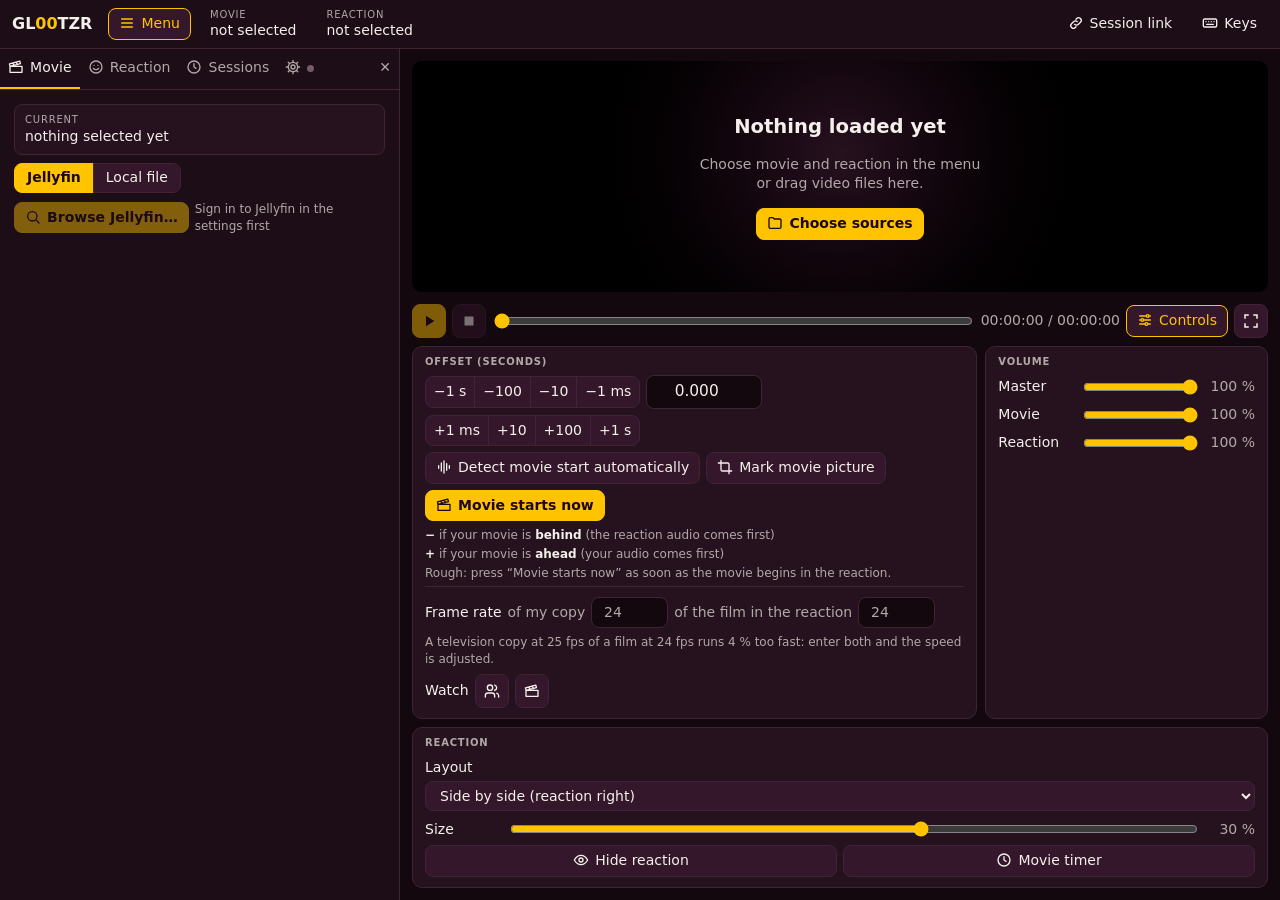
==== commit da6a80cb: "Merge the Jellyfin picker dialog with posters Brings in the picker dialog (poster grid, list and tre" ====
--- a/web/index.html
+++ b/web/index.html
@@ -141,17 +141,10 @@
   .srcs label:has(:checked) { background: var(--accent); border-color: var(--accent); color: var(--on-accent); font-weight: 600; }
   .srcs input { position: absolute; opacity: 0; pointer-events: none; }
   fieldset { margin: 0; padding: 0; border: 0; min-width: 0; }
-  .jf .q, .yt, .bar[data-src=file] > input { flex: 1 1 100%; min-width: 0; }
+  .yt, .bar[data-src=file] > input { flex: 1 1 100%; min-width: 0; }
   .bar[data-src] { row-gap: 10px; }
   .bar[data-src] > .hint { flex: 1; font-size: 12px; }
   #jfLogin { display: grid; gap: 8px; margin: 10px 0; }
-  .results span, .tree span { display: flex; gap: 6px; align-items: center; margin: 3px 0; }
-  .results button, .tree button { padding: 1px 8px; flex: none; }
-  .results:not(:empty) { padding-bottom: 8px; margin-bottom: 8px; border-bottom: 1px solid var(--line); }
-  /* Jellyfin tree: nested <details>, content is loaded when a node is opened */
-  .tree details > :not(summary) { margin-left: 18px; }
-  .tree summary { cursor: pointer; padding: 4px 6px; border-radius: 6px; }
-  .tree summary:hover { background: var(--ctl); }
   #sessions:empty::before { content: attr(data-empty); color: var(--dim); }
   .sess { margin: 8px 0; padding: 10px 12px; background: var(--card); border: 1px solid var(--line); border-radius: 10px; }
   .sess > div { overflow: hidden; text-overflow: ellipsis; white-space: nowrap; }
@@ -263,8 +256,30 @@
   #startBar .hint { flex: 1 1 100%; text-align: center; font-size: 12px; }
   .autoSync.on { border-color: var(--accent); }
   #startBar .pickBtn { flex: 1 1 100%; }
-  #pickDlg { width: min(94vw, 1000px); padding: 14px 18px; background: var(--card); color: var(--text); border: 1px solid var(--edge); border-radius: 12px; }
-  #pickDlg::backdrop { background: #000a; }
+  #pickDlg, #jfDlg { width: min(94vw, 1000px); padding: 14px 18px; background: var(--card); color: var(--text); border: 1px solid var(--edge); border-radius: 12px; }
+  #pickDlg::backdrop, #jfDlg::backdrop { background: #000a; }
+  /* Jellyfin picker: breadcrumb on top, items as poster grid or (.list) as compact rows */
+  #jfDlg[open] { display: flex; flex-direction: column; height: min(88vh, 900px); }
+  #jfDlg > .bar { margin-top: 0; }
+  #jfQ { flex: 1 1 150px; }
+  #jfPath button { padding: 2px 6px; white-space: normal; text-align: left; }
+  #jfPath button:not(:first-child)::before { content: '›'; margin-right: 6px; color: var(--dim); }
+  #jfPath button:last-child { font-weight: 600; }
+  #jfItems { flex: 1; min-height: 0; overflow: auto; display: grid; grid-template-columns: repeat(auto-fill, minmax(90px, 1fr)); gap: 8px; align-content: start; }
+  #jfItems > :not(.it, details) { grid-column: 1 / -1; justify-self: start; }
+  #jfItems .it { display: flex; flex-direction: column; gap: 6px; padding: 6px; text-align: left; white-space: normal; background: none; border-color: transparent; min-width: 0; }
+  #jfItems .it:hover { background: var(--ctl); }
+  #jfItems .it > :first-child { width: 100%; aspect-ratio: 2 / 3; object-fit: contain; background: #0000004d; border-radius: 6px; }
+  #jfItems .it > span { display: flex; flex-direction: column; min-width: 0; overflow-wrap: anywhere; }
+  #jfItems small { color: var(--dim); }
+  #jfDlg.list #jfItems { grid-template-columns: 1fr; gap: 0; }
+  #jfDlg.list .it { flex-direction: row; align-items: center; gap: 10px; padding: 3px 6px; }
+  #jfDlg.list .it > :first-child { width: 30px; flex: none; }
+  #jfDlg.tree summary.it::before { content: '▸'; width: 1em; flex: none; color: var(--dim); }
+  #jfDlg.tree details[open] > summary.it::before { content: '▾'; }
+  #jfDlg.tree details > div { margin-left: 22px; }
+  #jfDlg.tree button.it { width: 100%; padding-left: calc(6px + 1em + 10px); } /* lined up with the folders' text after the arrow */
+  #jfDlg .seg .on { background: var(--accent); border-color: var(--accent); color: var(--on-accent); }
   #pickDlg h3 { margin: 0 0 4px; }
   #pickBox { position: relative; line-height: 0; cursor: crosshair; touch-action: none; user-select: none; }
   #pickCanvas { width: 100%; height: auto; display: block; background: #000; }
@@ -338,11 +353,9 @@
       <label><input type="radio" name="srcMovie" value="file"> <span data-t>Local file</span></label>
     </div>
     <fieldset class="bar jf" data-src="jf" disabled>
-      <input class="q">
-      <button class="search" data-i="search" data-t>Search</button>
+      <button class="browse primary" data-i="search" data-t>Browse Jellyfin…</button>
+      <span class="hint"></span>
     </fieldset>
-    <div class="results" data-src="jf"></div>
-    <div class="tree" data-src="jf"></div>
     <div class="bar" data-src="file">
       <input type="file" accept="video/*">
       <span class="hint" data-t>or drag a file onto the video area</span>
@@ -356,11 +369,9 @@
       <label><input type="radio" name="srcReaction" value="file"> <span data-t>Local file</span></label>
     </div>
     <fieldset class="bar jf" data-src="jf" disabled>
-      <input class="q">
-      <button class="search" data-i="search" data-t>Search</button>
+      <button class="browse primary" data-i="search" data-t>Browse Jellyfin…</button>
+      <span class="hint"></span>
     </fieldset>
-    <div class="results" data-src="jf"></div>
-    <div class="tree" data-src="jf"></div>
     <div class="bar" data-src="yt">
       <input class="yt" placeholder="YouTube link">
       <button class="ytLoad" data-i="down" data-t>Load</button>
@@ -519,6 +530,17 @@
   </div>
 </footer>
 
+<dialog id="jfDlg">
+  <div class="bar">
+    <input id="jfQ" type="search" placeholder="Title, Jellyfin id or link…">
+    <button id="jfSearch" data-i="search" data-t>Search</button>
+    <span class="seg" id="jfViews"><button data-v="grid" data-t>Grid</button><button data-v="list" data-t>List</button><button data-v="tree" data-t>Tree</button></span>
+    <button id="jfClose" class="flat" title="Close">✕</button>
+  </div>
+  <nav id="jfPath" class="bar"></nav>
+  <div id="jfItems"></div>
+</dialog>
+
 <dialog id="pickDlg">
   <h3 data-t>Where is the movie in the reaction?</h3>
   <p class="hint" data-t>Move to a moment where the movie's picture is visible, then drag a frame around it.</p>
@@ -558,7 +580,8 @@
   'Install as app': 'Als App installieren', 'Afterwards GL00TZR starts like a program of its own – even without the server running.': 'Danach startet GL00TZR wie ein eigenes Programm – auch ohne laufenden Server.',
   'Title, Jellyfin id or link…': 'Titel, Jellyfin-Id oder -Link…', 'Sign in to Jellyfin in the settings first': 'Erst in den Einstellungen bei Jellyfin anmelden',
   'Language': 'Sprache', 'Color scheme': 'Farbschema', 'Jellyfin account': 'Jellyfin-Konto', 'Settings: Jellyfin account and language': 'Einstellungen: Jellyfin-Konto und Sprache',
-  'Select': 'Auswählen', '(empty)': '(leer)', 'Load more ({0} of {1})': 'Weitere laden ({0} von {1})', 'Resume': 'Fortsetzen', 'None yet.': 'Noch keine.', 'at': 'bei',
+  'Browse Jellyfin…': 'Jellyfin durchsuchen…', 'Libraries': 'Mediatheken', 'Grid': 'Raster', 'List': 'Liste', 'Tree': 'Baum', 'Close': 'Schließen', 'Search: {0}': 'Suche: {0}',
+  '(empty)': '(leer)', 'Load more ({0} of {1})': 'Weitere laden ({0} von {1})', 'Resume': 'Fortsetzen', 'None yet.': 'Noch keine.', 'at': 'bei',
   // Stage
   'Nothing loaded yet': 'Noch nichts geladen',
   'Choose movie and reaction in the menu<br>or drag video files here.': 'Film und Reaction im Menü wählen<br>oder Videodateien hierher ziehen.',
@@ -662,7 +685,6 @@
 function setLang(l) {
   lang = l; store('rwLang', lang);
   for (const b of $('lang').children) b.classList.toggle('on', b.dataset.lang === lang);
-  // ponytail: Jellyfin tree rows that are already expanded keep their language until they are reloaded
   translateDom(); showCurrent(); renderSessions(); renderLogin(); renderVersion(); setReactionHidden($('stage').classList.contains('rhide')); setLayout($('layout').value, false);
 }
 for (const [l, { name, flag }] of Object.entries(LANGS)) { // flags as SVG: Windows renders flag emoji as letters only
@@ -1661,8 +1683,7 @@
     e.preventDefault();
     try { const [h] = await showOpenFilePicker(); openFile(pick, await h.getFile(), h); } catch {} // cancelled
   };
-  box.querySelector('.q').onkeydown = e => { if (e.key === 'Enter') search(box, pick); }; // no return value: false would discard the keystroke
-  box.querySelector('.search').onclick = () => search(box, pick);
+  box.querySelector('.browse').onclick = () => jfOpen(box);
   if (yt) {
     yt.onkeydown = e => { if (e.key === 'Enter') loadYt(ytId(yt.value)); };
     box.querySelector('.ytLoad').onclick = () => loadYt(ytId(yt.value));
@@ -1799,8 +1820,8 @@
   for (const p of document.querySelectorAll('[data-pane]')) p.hidden = p.dataset.pane !== tab;
   renderSessions();
 }
-document.querySelectorAll('[data-tab]').forEach(b => b.onclick = () => { setPanel(true, b.dataset.tab); fillTrees(); });
-$('panelBtn').onclick = () => { setPanel(!document.body.classList.contains('panel')); fillTrees(); };
+document.querySelectorAll('[data-tab]').forEach(b => b.onclick = () => setPanel(true, b.dataset.tab));
+$('panelBtn').onclick = () => setPanel(!document.body.classList.contains('panel'));
 $('panelClose').onclick = () => setPanel(false);
 $('more').onclick = () => setUi('Compact', document.body.classList.toggle('compact') ? '1' : '');
 document.body.classList.toggle('compact', !!ui('Compact', ''));
@@ -1880,21 +1901,7 @@
   document.body.classList.toggle('jf-in', loggedIn()); // dot on the settings tab
   for (const box of slots) {
     box.querySelector('.jf').disabled = !loggedIn();
-    box.querySelector('.q').placeholder = t(loggedIn() ? 'Title, Jellyfin id or link…' : 'Sign in to Jellyfin in the settings first');
-    if (!loggedIn()) box.querySelector('.results').replaceChildren();
-    const tree = box.querySelector('.tree'), who = loggedIn() ? jf.token : '';
-    if (tree.dataset.who !== who) { // rebuild only on sign-in/sign-out, otherwise keep expanded branches
-      tree.dataset.who = who;
-      tree.replaceChildren();
-    }
-  }
-  fillTrees();
-}
-// The libraries at the top of the tree; a load that failed or came back empty is retried whenever a source tab is opened
-function fillTrees() {
-  for (const box of slots) {
-    const tree = box.querySelector('.tree');
-    if (loggedIn() && !tree.children.length && !tree.loading) tree.loading = loadTree(tree, null, box.pick).finally(() => tree.loading = null);
+    box.querySelector('.jf .hint').textContent = loggedIn() ? '' : t('Sign in to Jellyfin in the settings first');
   }
 }
 $('server').onchange = () => { store('jfServer', $('server').value.trim()); renderLogin(); };
@@ -1940,49 +1947,74 @@
   : `${it.Name}${it.ProductionYear ? ` (${it.ProductionYear})` : ''}`;
 const jfItem = it => ({ key: `jf:${it.Id}`, name: jfName(it), id: it.Id });
 
-// Tree: libraries → movies or series → season → episode. parentId null = the user's libraries.
+// Picker dialog: libraries → movies or series → season → episode, or search results. Each slot keeps its own path.
+// trail: the folders above the shown list, [{ Id, Name }] or a search { q, Name }; [] = the user's libraries.
+// Views: grid of posters, list, or tree (folders open in place instead of navigating).
 const noVideo = ['music', 'books', 'photos', 'livetv', 'playlists'];
-async function loadTree(el, parentId, pick, start = 0) {
+let jfBox, jfSeq = 0;
+function jfOpen(box) {
+  jfBox = box;
+  $('jfDlg').showModal();
+  jfShow(box.trail ?? []);
+}
+function jfShow(trail) {
+  jfBox.trail = trail; jfSeq++;
+  $('jfPath').replaceChildren(...[{ Name: t('Libraries') }, ...trail].map((f, i) => btn(f.Name, () => jfShow(trail.slice(0, i)))));
+  $('jfPath').lastChild.className = 'flat';
+  $('jfItems').replaceChildren();
+  $('jfItems').scrollTop = 0;
+  jfLoad($('jfItems'), trail);
+}
+const jfNote = text => { const p = document.createElement('p'); p.className = 'hint'; p.textContent = text; return p; };
+async function jfLoad(el, trail, start = 0) { // appends the trail's content to el; false if it failed
+  const seq = jfSeq, last = trail.at(-1), box = jfBox, id = last?.q && jfId(last.q), tree = $('jfDlg').classList.contains('tree');
   try {
-    const { Items, TotalRecordCount } = parentId
-      ? await api(`Items?${new URLSearchParams({ userId: jf.userId, parentId, SortBy: 'IsFolder,SortName', StartIndex: start, Limit: 200 })}`)
-      : await api(`UserViews?userId=${jf.userId}`);
+    const { Items, TotalRecordCount } = !last ? await api(`UserViews?userId=${jf.userId}`) : await api(`Items?${new URLSearchParams({
+      userId: jf.userId, EnableImageTypes: 'Primary', ImageTypeLimit: 1, StartIndex: start, Limit: 200,
+      ...(id ? { ids: id } : last.q ? { searchTerm: last.q, Recursive: true, IncludeItemTypes: 'Movie,Series,Episode,Video' } : { parentId: last.Id, SortBy: 'IsFolder,SortName' }),
+    })}`);
+    if (seq !== jfSeq) return true; // the user moved on meanwhile
     el.querySelector(':scope > .more')?.remove();
-    el.append(...Items.filter(it => !noVideo.includes(it.CollectionType)).map(it => {
-      if (!it.IsFolder) { // playable; inside a season the episode number is enough as a label
-        if (it.MediaType !== 'Video') return '';
-        return row(btn(t('Select'), () => pick(jfItem(it))), it.Type === 'Episode' ? `${it.IndexNumber ?? '?'}. ${it.Name}` : jfName(it));
+    el.append(...Items.filter(it => !noVideo.includes(it.CollectionType) && (it.IsFolder || it.MediaType === 'Video')).map(it => {
+      const path = [...trail, { Id: it.Id, Name: it.Name }];
+      const pic = document.createElement(it.ImageTags?.Primary ? 'img' : 'i'), text = document.createElement('span'), name = document.createElement('b'), year = document.createElement('small');
+      if (it.ImageTags?.Primary) Object.assign(pic, { loading: 'lazy', alt: '', src: `${base()}Items/${it.Id}/Images/Primary?fillHeight=300&quality=90&tag=${encodeURIComponent(it.ImageTags.Primary)}` });
+      name.textContent = it.Type !== 'Episode' ? it.Name : last.q ? jfName(it) : `${it.IndexNumber ?? '?'}. ${it.Name}`; // inside a season the number is enough
+      year.textContent = it.ProductionYear ?? '';
+      text.append(name, year);
+      if (tree && it.IsFolder) { // loaded on first opening; a failed load is retried on the next
+        const d = document.createElement('details'), sum = document.createElement('summary'), sub = document.createElement('div');
+        sum.className = 'it'; sum.append(pic, text); d.append(sum, sub);
+        d.ontoggle = () => { if (d.open && !d.loaded) { sub.replaceChildren(); d.loaded = jfLoad(sub, path).then(ok => ok || (d.loaded = null)); } };
+        return d;
       }
-      const d = document.createElement('details'), sum = document.createElement('summary');
-      sum.textContent = it.Name + (it.ProductionYear ? ` (${it.ProductionYear})` : '');
-      d.append(sum);
-      d.ontoggle = () => { if (d.open && !d.dataset.loaded) { d.dataset.loaded = 1; loadTree(d, it.Id, pick); } };
-      return d;
+      const card = btn('', () => it.IsFolder ? jfShow(path) : (box.pick(jfItem(it)), $('jfDlg').close()));
+      card.className = 'it';
+      card.append(pic, text);
+      return card;
     }));
-    if (parentId && !TotalRecordCount) el.append(row(t('(empty)')));
-    if (parentId && start + Items.length < TotalRecordCount) {
-      const more = row(btn(t('Load more ({0} of {1})', start + Items.length, TotalRecordCount), () => loadTree(el, parentId, pick, start + Items.length)));
+    if (!TotalRecordCount) el.append(jfNote(t(last?.q ? 'Nothing found.' : '(empty)')));
+    if (last && start + Items.length < TotalRecordCount) {
+      const more = btn(t('Load more ({0} of {1})', start + Items.length, TotalRecordCount), () => jfLoad(el, trail, start + Items.length));
       more.className = 'more';
       el.append(more);
     }
-  } catch (e) {
-    delete el.dataset.loaded; // retry the next time it is opened
-    msg(`Jellyfin: ${e.message}`);
-  }
-}
-
-async function search(box, pick) {
-  const q = box.querySelector('.q').value.trim(), id = jfId(q);
-  const params = new URLSearchParams({
-    userId: jf.userId,
-    ...(id ? { ids: id } : { searchTerm: q, Recursive: true, Limit: 25, IncludeItemTypes: 'Movie,Episode,Video' }),
-  });
-  try {
-    const { Items } = await api(`Items?${params}`);
-    box.querySelector('.results').replaceChildren(...Items.map(it => row(btn(t('Select'), () => pick(jfItem(it))), jfName(it))));
-    msg(Items.length ? '' : t('Nothing found.'));
-  } catch (e) { msg(t('Jellyfin search failed: {0}', e.message)); }
-}
+    return true;
+  } catch (e) { if (seq === jfSeq) el.append(jfNote(`Jellyfin: ${e.message}`)); return false; }
+}
+const jfSearch = () => { const q = $('jfQ').value.trim(); if (q) jfShow([{ q, Name: t('Search: {0}', q) }]); };
+$('jfQ').onkeydown = e => { if (e.key === 'Enter') jfSearch(); }; // no return value: false would discard the keystroke
+$('jfSearch').onclick = jfSearch;
+$('jfClose').onclick = () => $('jfDlg').close();
+function jfView(v) {
+  const dlg = $('jfDlg'), wasTree = dlg.classList.contains('tree');
+  setUi('JfView', v);
+  dlg.classList.toggle('list', v !== 'grid'); dlg.classList.toggle('tree', v === 'tree');
+  for (const b of $('jfViews').children) b.classList.toggle('on', b.dataset.v === v);
+  if (dlg.open && wasTree !== (v === 'tree')) jfShow(jfBox.trail); // folders become buttons or <details>
+}
+for (const b of $('jfViews').children) b.onclick = () => jfView(b.dataset.v);
+jfView(ui('JfView', 'grid'));
 
 // --- Installable as an app (PWA): sw.js keeps the page cached so it starts without the server running ---
 navigator.serviceWorker?.register('sw.js').catch(() => {});
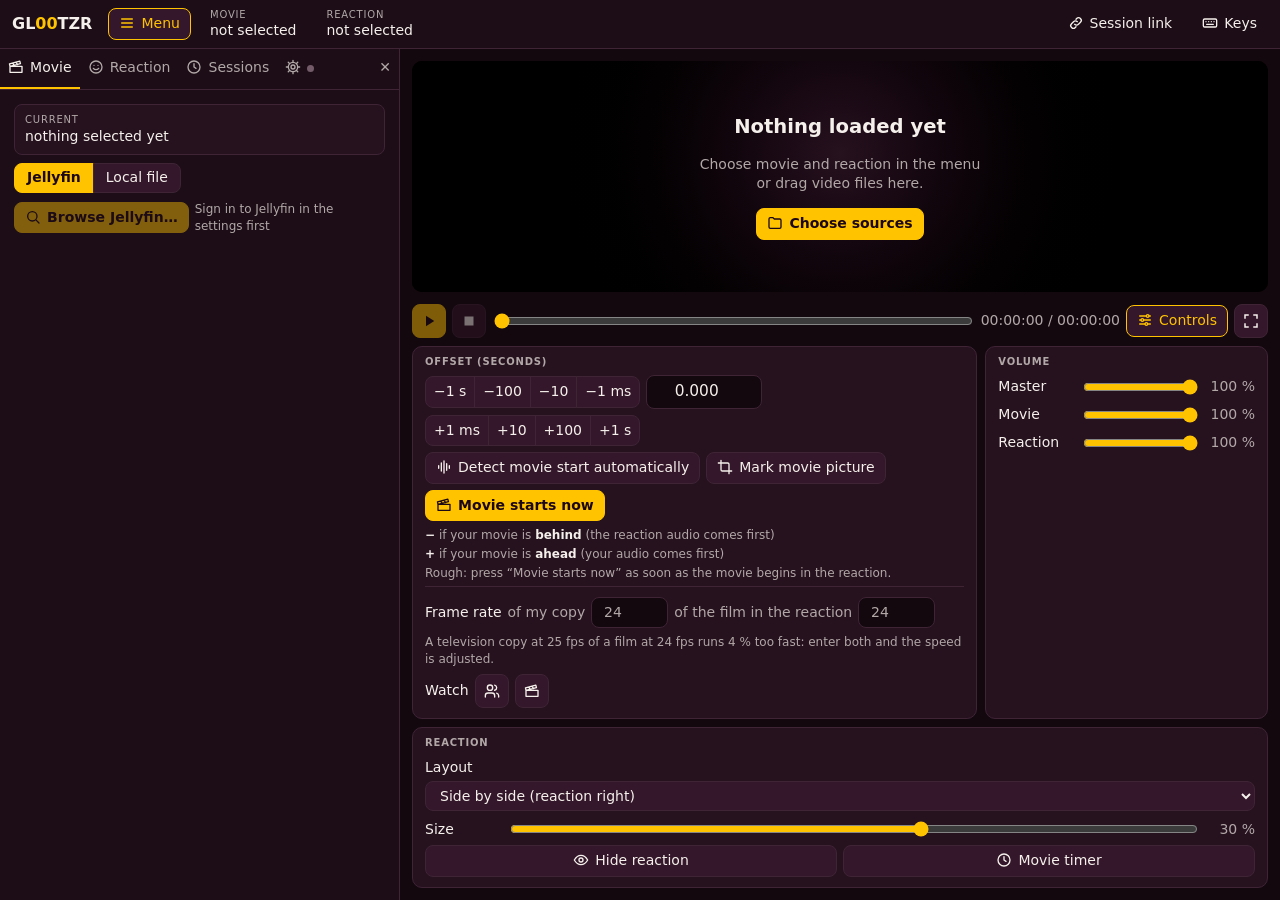
==== commit eed825da: "Split the page into a style sheet and ES modules, stop serving stale files - web/index.html keeps on" ====
--- a/web/index.html
+++ b/web/index.html
@@ -7,324 +7,8 @@
 <link rel="manifest" href="manifest.webmanifest">
 <link rel="icon" href="icon-192.png">
 <meta name="theme-color" content="#1c0d17">
-<script>
-// Color schemes: five colors each, listed in role order [accent, reaction, highlight, alert, base]; every UI color is derived from these
-// five (:root below). A new scheme is one more entry. The choice is stored per browser (rwScheme) and applied here, before the page
-// is drawn, so nothing flashes. Source of the palettes: https://colorany.com/color-palettes/cinematic-color-palettes/ (README: Color scheme).
-const SCHEMES = {
-  sunset: { name: 'Warm Sunset Journey for Cinematic Road Trips', colors: ['#FFC300', '#FF5733', '#FFDA44', '#C70039', '#581845'] },
-  pastel: { name: 'Ethereal Pastel Cinematic Dreamscape Palette', colors: ['#FAD3A4', '#B2E8E0', '#FFFFFF', '#FFC3E3', '#E0B0FF'] },
-  timetravel: { name: 'Cinematic Time Travel: A Colorful Journey', colors: ['#FFD700', '#4682B4', '#F5F5DC', '#B22222', '#8B4513'] },
-  glamour: { name: 'Cinematic Glamour with Gold Shimmer', colors: ['#FFD700', '#C0C0C0', '#FFFFFF', '#8B0000', '#000000'] },
-  classic: { name: 'Classic', colors: ['#FFB224', '#5AA2FF', '#FFC34F', '#E5484D', '#2B3A55'] },
-};
-function applyScheme(id) {
-  const s = SCHEMES[id] || SCHEMES.sunset;
-  ['accent', 'reaction', 'highlight', 'alert', 'base'].forEach((r, i) => document.documentElement.style.setProperty('--s-' + r, s.colors[i]));
-}
-try { applyScheme(localStorage.rwScheme); } catch { applyScheme(); }
-</script>
-<style>
-  :root {
-    color-scheme: dark; font: 14px/1.4 system-ui, sans-serif;
-    /* The scheme's five colors (set by applyScheme; these are the defaults) … */
-    --s-accent: #FFC300; --s-reaction: #FF5733; --s-highlight: #FFDA44; --s-alert: #C70039; --s-base: #581845;
-    /* … and everything derived from them. Surfaces take only the base color's hue and a share of its chroma, at fixed lightness steps,
-       so a pastel or a pure black base gives the same dark, legible interface as a deep one. Text is faintly tinted by the highlight. */
-    --bg: oklch(from var(--s-base) .155 calc(c * .25) h);
-    --panel: oklch(from var(--s-base) .185 calc(c * .3) h);
-    --card: oklch(from var(--s-base) .215 calc(c * .38) h);
-    --ctl: oklch(from var(--s-base) .255 calc(c * .5) h);
-    --hover: oklch(from var(--s-base) .31 calc(c * .6) h);
-    --line: oklch(from var(--s-base) .3 calc(c * .45) h);
-    --edge: oklch(from var(--s-base) .5 calc(c * .35) h); /* borders of overlays on the picture */
-    --text: color-mix(in oklab, var(--s-highlight) 6%, #f4f1f3);
-    --dim: color-mix(in oklab, var(--s-highlight) 10%, #aaa2ad);
-    --accent: var(--s-accent); --on-accent: oklch(from var(--s-base) .17 calc(c * .4) h);
-    --reaction: var(--s-reaction); --highlight: var(--s-highlight);
-    --alert: var(--s-alert); --alert-text: color-mix(in oklab, var(--s-alert) 55%, #fff);
-    --overlay: color-mix(in srgb, var(--card) 95%, transparent);
-  }
-  * { box-sizing: border-box; }
-  html, body { height: 100%; }
-  /* Header on top, menu panel on the left (collapsible), stage above the control dock on the right */
-  body { margin: 0; background: var(--bg); color: var(--text); display: grid;
-    grid-template: "head head" auto "side stage" minmax(0, 1fr) "side dock" auto / auto minmax(0, 1fr); }
-  [hidden] { display: none !important; }
-
-  /* --- Controls --- */
-  button, input, select { font: inherit; color: inherit; }
-  button, select, input:not([type=range], [type=radio], [type=file]) { padding: 5px 10px; border: 1px solid var(--line); border-radius: 8px; background: var(--ctl); }
-  input:not([type=range], [type=radio], [type=file]) { background: var(--bg); min-width: 0; }
-  button, select, label { cursor: pointer; }
-  button { white-space: nowrap; }
-  button:hover, select:hover { background: var(--hover); }
-  button:active { filter: brightness(1.5); transform: translateY(1px); }
-  button:disabled, button[aria-disabled=true], fieldset:disabled button { opacity: .45; cursor: default; }
-  :focus-visible { outline: 2px solid var(--accent); outline-offset: 1px; }
-  button.primary { background: var(--accent); border-color: var(--accent); color: var(--on-accent); font-weight: 600; }
-  button.primary:hover { background: var(--highlight); border-color: var(--highlight); }
-  button.icon { display: inline-grid; place-content: center; width: 34px; height: 34px; padding: 0; }
-  button.flat { background: none; border-color: transparent; }
-  button.flat:hover { background: var(--ctl); }
-  input[type=range] { accent-color: var(--accent); min-width: 0; }
-  input[type=file] { max-width: 100%; }
-  ::file-selector-button { font: inherit; color: inherit; padding: 5px 10px; margin-right: 8px; border: 1px solid var(--line); border-radius: 8px; background: var(--ctl); cursor: pointer; }
-  /* Icons: CSS masks, so they survive text changes (language, JS) and take the text colour. Usage: data-i="name" */
-  [data-i]::before { content: ''; display: inline-block; width: 1.15em; height: 1.15em; margin-right: 6px; vertical-align: -.22em; background: currentColor; -webkit-mask: var(--i) center / contain no-repeat; mask: var(--i) center / contain no-repeat; }
-  [data-i=clap] { --i: url('data:image/svg+xml,<svg xmlns="http://www.w3.org/2000/svg" viewBox="0 0 24 24" fill="none" stroke="black" stroke-width="2" stroke-linecap="round" stroke-linejoin="round"><path d="M3 11h18v9H3zM3 11l-.8-3.8 15.5-4 1 3.8zM7 6.2l2.5 3.6M12 4.9l2.5 3.6"/></svg>'); }
-  [data-i=wave] { --i: url('data:image/svg+xml,<svg xmlns="http://www.w3.org/2000/svg" viewBox="0 0 24 24" fill="none" stroke="black" stroke-width="2" stroke-linecap="round" stroke-linejoin="round"><path d="M4 10v4M8 6v12M12 3v18M16 7v10M20 10v4"/></svg>'); }
-  [data-i=people] { --i: url('data:image/svg+xml,<svg xmlns="http://www.w3.org/2000/svg" viewBox="0 0 24 24" fill="none" stroke="black" stroke-width="2" stroke-linecap="round" stroke-linejoin="round"><path d="M16 21v-2a4 4 0 0 0-4-4H6a4 4 0 0 0-4 4v2"/><circle cx="9" cy="7" r="4"/><path d="M22 21v-2a4 4 0 0 0-3-3.87M16 3.13a4 4 0 0 1 0 7.75"/></svg>'); }
-  [data-i=crop] { --i: url('data:image/svg+xml,<svg xmlns="http://www.w3.org/2000/svg" viewBox="0 0 24 24" fill="none" stroke="black" stroke-width="2" stroke-linecap="round" stroke-linejoin="round"><path d="M6 2v14a2 2 0 0 0 2 2h14M2 6h14a2 2 0 0 1 2 2v14"/></svg>'); }
-  [data-i=link] { --i: url('data:image/svg+xml,<svg xmlns="http://www.w3.org/2000/svg" viewBox="0 0 24 24" fill="none" stroke="black" stroke-width="2" stroke-linecap="round" stroke-linejoin="round"><path d="M10 14a4 4 0 0 0 5.7 0l3-3a4 4 0 0 0-5.7-5.7l-1 1M14 10a4 4 0 0 0-5.7 0l-3 3a4 4 0 0 0 5.7 5.7l1-1"/></svg>'); }
-  [data-i=keys] { --i: url('data:image/svg+xml,<svg xmlns="http://www.w3.org/2000/svg" viewBox="0 0 24 24" fill="none" stroke="black" stroke-width="2" stroke-linecap="round" stroke-linejoin="round"><rect x="2" y="6" width="20" height="12" rx="2"/><path d="M6 10h.01M10 10h.01M14 10h.01M18 10h.01M7 14h10"/></svg>'); }
-  [data-i=menu] { --i: url('data:image/svg+xml,<svg xmlns="http://www.w3.org/2000/svg" viewBox="0 0 24 24" fill="none" stroke="black" stroke-width="2" stroke-linecap="round" stroke-linejoin="round"><path d="M4 6h16M4 12h16M4 18h16"/></svg>'); }
-  [data-i=folder] { --i: url('data:image/svg+xml,<svg xmlns="http://www.w3.org/2000/svg" viewBox="0 0 24 24" fill="none" stroke="black" stroke-width="2" stroke-linecap="round" stroke-linejoin="round"><path d="M3 6a2 2 0 0 1 2-2h4l2 2h8a2 2 0 0 1 2 2v10a2 2 0 0 1-2 2H5a2 2 0 0 1-2-2z"/></svg>'); }
-  [data-i=sliders] { --i: url('data:image/svg+xml,<svg xmlns="http://www.w3.org/2000/svg" viewBox="0 0 24 24" fill="none" stroke="black" stroke-width="2" stroke-linecap="round" stroke-linejoin="round"><path d="M4 6h10M18 6h2M4 12h2M10 12h10M4 18h8M16 18h4"/><circle cx="16" cy="6" r="2"/><circle cx="8" cy="12" r="2"/><circle cx="14" cy="18" r="2"/></svg>'); }
-  [data-i=eye] { --i: url('data:image/svg+xml,<svg xmlns="http://www.w3.org/2000/svg" viewBox="0 0 24 24" fill="none" stroke="black" stroke-width="2" stroke-linecap="round" stroke-linejoin="round"><path d="M2 12s4-7 10-7 10 7 10 7-4 7-10 7S2 12 2 12z"/><circle cx="12" cy="12" r="3"/></svg>'); }
-  [data-i=search] { --i: url('data:image/svg+xml,<svg xmlns="http://www.w3.org/2000/svg" viewBox="0 0 24 24" fill="none" stroke="black" stroke-width="2" stroke-linecap="round" stroke-linejoin="round"><circle cx="11" cy="11" r="7"/><path d="M21 21l-4.3-4.3"/></svg>'); }
-  [data-i=play] { --i: url('data:image/svg+xml,<svg xmlns="http://www.w3.org/2000/svg" viewBox="0 0 24 24" fill="none" stroke="black" stroke-width="2" stroke-linecap="round" stroke-linejoin="round"><path d="M7 4v16l13-8z"/></svg>'); }
-  [data-i=gear] { --i: url('data:image/svg+xml,<svg xmlns="http://www.w3.org/2000/svg" viewBox="0 0 24 24" fill="none" stroke="black" stroke-width="2" stroke-linecap="round" stroke-linejoin="round"><circle cx="12" cy="12" r="3"/><circle cx="12" cy="12" r="7"/><path d="M12 2v3M12 19v3M2 12h3M19 12h3M4.9 4.9l2.2 2.2M16.9 16.9l2.2 2.2M4.9 19.1l2.2-2.2M16.9 7.1l2.2-2.2"/></svg>'); }
-  [data-i=user] { --i: url('data:image/svg+xml,<svg xmlns="http://www.w3.org/2000/svg" viewBox="0 0 24 24" fill="none" stroke="black" stroke-width="2" stroke-linecap="round" stroke-linejoin="round"><circle cx="12" cy="8" r="4"/><path d="M4 21a8 8 0 0 1 16 0"/></svg>'); }
-  [data-i=face] { --i: url('data:image/svg+xml,<svg xmlns="http://www.w3.org/2000/svg" viewBox="0 0 24 24" fill="none" stroke="black" stroke-width="2" stroke-linecap="round" stroke-linejoin="round"><circle cx="12" cy="12" r="9"/><path d="M8 14s1.5 2 4 2 4-2 4-2M9 9.5h.01M15 9.5h.01"/></svg>'); }
-  [data-i=clock] { --i: url('data:image/svg+xml,<svg xmlns="http://www.w3.org/2000/svg" viewBox="0 0 24 24" fill="none" stroke="black" stroke-width="2" stroke-linecap="round" stroke-linejoin="round"><circle cx="12" cy="12" r="9"/><path d="M12 7v5l3 2"/></svg>'); }
-  [data-i=bolt] { --i: url('data:image/svg+xml,<svg xmlns="http://www.w3.org/2000/svg" viewBox="0 0 24 24" fill="none" stroke="black" stroke-width="2" stroke-linecap="round" stroke-linejoin="round"><path d="M13 2L4 14h7l-1 8 9-12h-7z"/></svg>'); }
-  [data-i=down] { --i: url('data:image/svg+xml,<svg xmlns="http://www.w3.org/2000/svg" viewBox="0 0 24 24" fill="none" stroke="black" stroke-width="2" stroke-linecap="round" stroke-linejoin="round"><path d="M12 4v12M6 11l6 6 6-6M5 21h14"/></svg>'); }
-  [data-i=out] { --i: url('data:image/svg+xml,<svg xmlns="http://www.w3.org/2000/svg" viewBox="0 0 24 24" fill="none" stroke="black" stroke-width="2" stroke-linecap="round" stroke-linejoin="round"><path d="M9 4H5v16h4M15 8l4 4-4 4M19 12H9"/></svg>'); }
-  [data-i=vol] { --i: url('data:image/svg+xml,<svg xmlns="http://www.w3.org/2000/svg" viewBox="0 0 24 24" fill="none" stroke="black" stroke-width="2" stroke-linecap="round" stroke-linejoin="round"><path d="M4 9v6h4l5 4V5L8 9zM16 9a4 4 0 0 1 0 6M18.5 6.5a8 8 0 0 1 0 11"/></svg>'); }
-  [data-i=exit] { --i: url('data:image/svg+xml,<svg xmlns="http://www.w3.org/2000/svg" viewBox="0 0 24 24" fill="none" stroke="black" stroke-width="2" stroke-linecap="round" stroke-linejoin="round"><path d="M9 4v5H4M15 4v5h5M9 20v-5H4M15 20v-5h5"/></svg>'); }
-  [data-i]:empty::before { margin: 0; }
-  kbd { padding: 1px 7px; border: 1px solid var(--edge); border-radius: 4px; background: var(--ctl); font: inherit; }
-  .bar { display: flex; flex-wrap: wrap; gap: 6px; align-items: center; margin: 8px 0; }
-  .grow { flex: 1; }
-  .hint { color: var(--dim); }
-  .hint.bar { gap: 2px 18px; font-size: 12px; }
-  .hint b { color: var(--text); }
-  a { color: var(--accent); }
-  label { display: inline-flex; align-items: center; gap: 6px; }
-  #scheme { display: grid; gap: 6px; }
-  #scheme button { display: flex; align-items: center; gap: 10px; white-space: normal; text-align: left; }
-  #scheme button.on { border-color: var(--accent); }
-  #scheme .sw { display: flex; flex: none; border-radius: 4px; overflow: hidden; }
-  #scheme .sw i { width: 14px; height: 22px; }
-
-  /* --- Header --- */
-  header { grid-area: head; display: flex; align-items: center; gap: 8px; padding: 6px 12px; background: var(--panel); border-bottom: 1px solid var(--line); }
-  .brand { font-size: 16px; margin-right: 8px; white-space: nowrap; }
-  .brand span { color: var(--accent); }
-  .chip { display: flex; flex-direction: column; align-items: flex-start; min-width: 0; max-width: 30vw; padding: 2px 10px; line-height: 1.25; text-align: left; }
-  .chip small { color: var(--dim); font-size: 10px; text-transform: uppercase; letter-spacing: .08em; }
-  .chip b { max-width: 100%; overflow: hidden; text-overflow: ellipsis; white-space: nowrap; font-weight: 500; }
-  body.panel #panelBtn { border-color: var(--accent); color: var(--accent); }
-  #lang { display: flex; gap: 6px; }
-  #lang button { display: inline-flex; align-items: center; gap: 8px; }
-  #lang button.on { border-color: var(--accent); color: var(--accent); }
-  #lang svg { border-radius: 2px; }
-  .pane h3 { margin: 14px 0 6px; font-size: 10px; font-weight: 600; text-transform: uppercase; letter-spacing: .08em; color: var(--dim); }
-
-  /* --- Menu panel (sources, sessions, settings) --- */
-  #setup { grid-area: side; display: none; flex-direction: column; width: 400px; min-height: 0; background: var(--panel); border-right: 1px solid var(--line); }
-  body.panel #setup { display: flex; }
-  .tabs { display: flex; border-bottom: 1px solid var(--line); }
-  .tabs button { border: 0; border-bottom: 2px solid transparent; border-radius: 0; background: none; padding: 9px 8px; color: var(--dim); }
-  .tabs button:hover { color: var(--text); background: none; }
-  .tabs button.on { color: var(--text); border-bottom-color: var(--accent); }
-  .tabs .dot { display: inline-block; width: 7px; height: 7px; border-radius: 50%; background: var(--edge); }
-  body.jf-in .tabs .dot { background: var(--highlight); }
-  .pane { flex: 1; min-height: 0; overflow: auto; padding: 6px 14px 14px; }
-  .now { display: block; padding: 8px 10px; border-radius: 8px; background: var(--card); border: 1px solid var(--line); }
-  .now small { display: block; color: var(--dim); font-size: 10px; text-transform: uppercase; letter-spacing: .08em; }
-  .srcs { gap: 0; }
-  .srcs label { padding: 4px 12px; border: 1px solid var(--line); margin-left: -1px; background: var(--ctl); }
-  .srcs label:first-child { border-radius: 8px 0 0 8px; margin-left: 0; }
-  .srcs label:last-child { border-radius: 0 8px 8px 0; }
-  .srcs label:has(:checked) { background: var(--accent); border-color: var(--accent); color: var(--on-accent); font-weight: 600; }
-  .srcs input { position: absolute; opacity: 0; pointer-events: none; }
-  fieldset { margin: 0; padding: 0; border: 0; min-width: 0; }
-  .yt, .bar[data-src=file] > input { flex: 1 1 100%; min-width: 0; }
-  .bar[data-src] { row-gap: 10px; }
-  .bar[data-src] > .hint { flex: 1; font-size: 12px; }
-  #jfLogin { display: grid; gap: 8px; margin: 10px 0; }
-  #sessions:empty::before { content: attr(data-empty); color: var(--dim); }
-  .sess { margin: 8px 0; padding: 10px 12px; background: var(--card); border: 1px solid var(--line); border-radius: 10px; }
-  .sess > div { overflow: hidden; text-overflow: ellipsis; white-space: nowrap; }
-  .sess .r { font-weight: 600; }
-  .sess .m, .sess .meta { color: var(--dim); font-size: 12px; }
-  .sess .meta { margin-top: 2px; }
-  .sess .bar { margin: 10px 0 0; overflow: visible; }
-
-  /* --- Stage --- */
-  #stage { grid-area: stage; display: flex; gap: 4px; margin: 12px 12px 0; min-height: 0; background: #000; border-radius: 10px; overflow: hidden; position: relative; }
-  #stage:fullscreen { height: 100%; margin: 0; border-radius: 0; }
-  #movie { flex: 1; min-width: 0; height: 100%; }
-  #reaction { width: var(--rs, 30%); height: 100%; } /* --rs: "Size" slider */
-  #rvideo, #ytbox, #ytbox iframe { display: block; width: 100%; height: 100%; border: 0; }
-  /* Layout templates: the reaction width always comes from the "Size" slider */
-  #stage[data-layout="side-left"] #reaction { order: -1; }
-  #stage[data-layout^="stack"] { flex-direction: column; } /* top and bottom: the slider sets the reaction height */
-  #stage[data-layout^="stack"] #movie { height: auto; min-height: 0; }
-  #stage[data-layout^="stack"] #reaction { width: 100%; height: var(--rs, 30%); flex: none; }
-  #stage[data-layout="stack-top"] #reaction { order: -1; }
-  #stage[data-layout^="pip"] { display: block; }
-  #stage[data-layout^="pip"] #movie { display: block; width: 100%; } /* flex: 1 no longer applies here */
-  #stage[data-layout^="pip"] #reaction { position: absolute; height: auto; aspect-ratio: 16 / 9; background: #000; border-radius: 8px; overflow: hidden; box-shadow: 0 0 0 1px #fff2, 0 6px 24px #000c; }
-  #stage[data-layout="pip-br"] #reaction { right: 2%; bottom: 3%; }
-  #stage[data-layout="pip-bl"] #reaction { left: 2%; bottom: 3%; }
-  #stage[data-layout="pip-tr"] #reaction { right: 2%; top: 3%; }
-  #stage[data-layout="pip-tl"] #reaction { left: 2%; top: 3%; }
-  /* Reaction picture hidden: 1 px instead of display:none, so audio (YouTube too) reliably keeps playing */
-  #stage.rhide #reaction { position: absolute !important; width: 1px !important; height: 1px !important; opacity: 0; pointer-events: none; }
-  #rhidden { position: absolute; top: 8px; right: 8px; z-index: 1; padding: 4px; background: none; border: 0; color: #fff; opacity: .3; line-height: 0; }
-  #rhidden:hover { opacity: .9; background: none; }
-  /* Exit button: fullscreen only, fades out while the pointer rests (class "moving" is set on pointer movement) */
-  #fsExit { display: none; position: absolute; top: 8px; right: 8px; z-index: 3; background: #000c; border-color: var(--edge); transition: opacity .3s; }
-  #stage:fullscreen #fsExit { display: block; }
-  #stage:fullscreen:not(.moving) #fsExit:not(:focus-visible) { opacity: 0; }
-  #stage:fullscreen #rhidden { top: 52px; }
-  /* Fullscreen: the dock is moved into the stage (JS) and slides up while the pointer is near the bottom edge or a control has keyboard focus */
-  #stage > #dock { position: absolute; left: 0; right: 0; bottom: 0; z-index: 3; padding-top: 8px; background: var(--overlay); border-top: 1px solid var(--line); transform: translateY(100%); transition: transform .25s; }
-  #stage.showdock > #dock, #stage > #dock:has(:focus-visible) { transform: none; }
-  #empty { position: absolute; inset: 0; display: grid; place-content: center; text-align: center; color: var(--dim); background: radial-gradient(circle at 50% 40%, var(--card), #000 70%); }
-  #empty b { font-size: 1.4em; color: var(--text); }
-  #mstate { position: absolute; top: 8px; left: 8px; z-index: 2; padding: 4px 10px; background: #000c; border: 1px solid var(--edge); border-radius: 8px; font-size: .9em; pointer-events: none; }
-  #mstate.err { border-color: var(--alert); color: var(--alert-text); }
-  #toast { position: absolute; top: 8%; left: 50%; transform: translateX(-50%); z-index: 3; padding: 8px 16px; background: #000c; border: 1px solid var(--edge); border-radius: 10px; font-size: 1.2em; pointer-events: none; text-align: center; backdrop-filter: blur(6px); }
-  #keys { position: absolute; inset: 0; margin: auto; width: fit-content; height: fit-content; padding: 16px 24px; background: #000c; border: 1px solid var(--edge); border-radius: 10px; z-index: 2; backdrop-filter: blur(6px); }
-  #keys td { padding: 4px 10px; }
-  #drop { position: absolute; inset: 0; display: flex; z-index: 4; }
-  #drop div { flex: 1; display: grid; place-content: center; text-align: center; font-size: 1.5em; background: #000c; border: 3px dashed var(--edge); }
-  #drop div.over { background: color-mix(in srgb, var(--accent) 25%, #000c); border-color: var(--accent); }
-  #drop small { display: block; font-size: .6em; color: var(--dim); }
-
-  /* --- Control dock --- */
-  #dock { grid-area: dock; padding: 4px 12px 12px; }
-  /* Message: sits at the bottom of the stage (visible in fullscreen too), dismissible, disappears on its own */
-  #msg { position: absolute; left: 50%; bottom: 14px; transform: translateX(-50%); z-index: 3; display: flex; align-items: flex-start; gap: 8px; width: max-content; max-width: min(90%, 640px); padding: 8px 8px 8px 14px; background: var(--overlay); border: 1px solid var(--edge); border-left: 3px solid var(--alert); border-radius: 10px; box-shadow: 0 6px 24px #000a; }
-  #msgText { padding: 3px 0; }
-  #msgClose { padding: 2px 8px; }
-  #seekBox { flex: 1; min-width: 120px; position: relative; display: flex; }
-  #seek { flex: 1; }
-  /* Two lines below the slider: the reaction (whole timeline) and where the movie lies in it (--a to --b, set in JS).
-     10px inset = slider margin + half a thumb, so the lines match the thumb's travel. */
-  #spans { position: absolute; left: 10px; right: 10px; top: calc(100% + 1px); height: 7px; --r: var(--reaction);
-    background: linear-gradient(var(--r), var(--r)) top / 100% 3px no-repeat,
-      linear-gradient(to right, transparent var(--a, 0%), var(--accent) 0 var(--b, 0%), transparent 0) bottom / 100% 3px no-repeat; }
-  #toggle .pause, body.playing #toggle .play { display: none; }
-  body.playing #toggle .pause { display: block; }
-  #drift, #time { font-variant-numeric: tabular-nums; color: var(--dim); } /* equal-width digits so nothing wobbles */
-  #drift { display: inline-block; min-width: 8.5em; }
-  #panels { display: flex; flex-wrap: wrap; gap: 8px; }
-  body.compact:not(.vol) #panels { display: none; }
-  /* Collapsed controls: the volume button shows the volume card alone, as a single row */
-  body.compact #panels .card:not(#volCard), body.compact #volCard h3, body:not(.compact) #volBtn { display: none; }
-  body.compact #volCard { display: flex; flex-wrap: wrap; gap: 4px 18px; padding: 8px 12px; }
-  body.compact #volCard label { flex: 1 1 200px; margin: 0; }
-  body.compact.vol #volBtn { border-color: var(--accent); color: var(--accent); }
-  body:not(.compact) #more { border-color: var(--accent); color: var(--accent); }
-  .card { flex: 1 1 230px; padding: 8px 12px 10px; background: var(--card); border: 1px solid var(--line); border-radius: 10px; }
-  .card.wide { flex: 2 1 460px; }
-  .card h3 { margin: 0 0 6px; font-size: 10px; font-weight: 600; text-transform: uppercase; letter-spacing: .08em; color: var(--dim); }
-  .card .bar { margin: 6px 0 0; }
-  .card label { display: grid; grid-template-columns: 5.5em minmax(0, 1fr) 3.5em; column-gap: 6px; align-items: center; margin-top: 8px; }
-  .card label.stack { grid-template-columns: minmax(0, 1fr); row-gap: 4px; }
-  .card output { text-align: right; color: var(--dim); font-variant-numeric: tabular-nums; }
-  #hideR, #timerBtn { flex: 1; }
-  body.timer #timerBtn { border-color: var(--accent); color: var(--accent); }
-  /* Movie timer: white on black in a lower corner of the movie (the corner depends on where the movie sits in the layout) */
-  #mtimer { position: absolute; left: 8px; bottom: 8px; z-index: 2; padding: 2px 8px; background: #000; color: #fff; border-radius: 4px; font: 600 1.3em/1.3 ui-monospace, Consolas, monospace; pointer-events: none; }
-  #stage:is([data-layout="side-left"], [data-layout="pip-bl"]) #mtimer { left: auto; right: 8px; }
-  #stage[data-layout="stack"] #mtimer { bottom: calc(var(--rs, 30%) + 8px); }
-  /* Layout dropdown with a sketch of each layout; amber = movie, blue = reaction (as on the seek bar) */
-  @supports (appearance: base-select) {
-    #layout, #layout::picker(select) { appearance: base-select; }
-    #layout > button { display: flex; align-items: center; padding: 0; border: 0; background: none; text-align: left; }
-    #layout::picker(select) { padding: 4px; margin-top: 4px; background: var(--card); color: var(--text); border: 1px solid var(--line); border-radius: 8px; box-shadow: 0 6px 24px #000a; }
-    #layout option { gap: 10px; padding: 6px 8px; border-radius: 6px; }
-    #layout option:is(:hover, :focus-visible) { background: var(--ctl); }
-    #layout option:checked { color: var(--accent); }
-    #layout svg { width: 40px; height: 25px; flex: none; }
-    #layout selectedcontent { display: flex; align-items: center; gap: 10px; }
-    #layout selectedcontent svg { width: 32px; height: 20px; }
-    #layout .m { fill: var(--accent); opacity: .45; }
-    #layout .r { fill: var(--reaction); stroke: var(--card); stroke-width: 1px; }
-  }
-  /* "Movie starts now": large call to action until an offset is set (not yet pressed, or after Stop); then it moves into the offset card */
-  #startBar { display: none; margin: 8px 0; }
-  body.unmarked #startBar { display: flex; }
-  body.unmarked #restart, body.unmarked .card .autoSync, body.unmarked .card .pickBtn, body.unmarked .card .rough { display: none; } /* the start bar offers the same */
-  #startBar { row-gap: 4px; }
-  #startBar .hint { flex: 1 1 100%; text-align: center; font-size: 12px; }
-  .autoSync.on { border-color: var(--accent); }
-  #startBar .pickBtn { flex: 1 1 100%; }
-  #pickDlg, #jfDlg { width: min(94vw, 1000px); padding: 14px 18px; background: var(--card); color: var(--text); border: 1px solid var(--edge); border-radius: 12px; }
-  #pickDlg::backdrop, #jfDlg::backdrop { background: #000a; }
-  /* Jellyfin picker: breadcrumb on top, items as poster grid or (.list) as compact rows */
-  #jfDlg[open] { display: flex; flex-direction: column; height: min(88vh, 900px); }
-  #jfDlg > .bar { margin-top: 0; }
-  #jfQ { flex: 1 1 150px; }
-  #jfPath button { padding: 2px 6px; white-space: normal; text-align: left; }
-  #jfPath button:not(:first-child)::before { content: '›'; margin-right: 6px; color: var(--dim); }
-  #jfPath button:last-child { font-weight: 600; }
-  #jfItems { flex: 1; min-height: 0; overflow: auto; display: grid; grid-template-columns: repeat(auto-fill, minmax(90px, 1fr)); gap: 8px; align-content: start; }
-  #jfItems > :not(.it, details) { grid-column: 1 / -1; justify-self: start; }
-  #jfItems .it { display: flex; flex-direction: column; gap: 6px; padding: 6px; text-align: left; white-space: normal; background: none; border-color: transparent; min-width: 0; }
-  #jfItems .it:hover { background: var(--ctl); }
-  #jfItems .it > :first-child { width: 100%; aspect-ratio: 2 / 3; object-fit: contain; background: #0000004d; border-radius: 6px; }
-  #jfItems .it > span { display: flex; flex-direction: column; min-width: 0; overflow-wrap: anywhere; }
-  #jfItems small { color: var(--dim); }
-  #jfDlg.list #jfItems { grid-template-columns: 1fr; gap: 0; }
-  #jfDlg.list .it { flex-direction: row; align-items: center; gap: 10px; padding: 3px 6px; }
-  #jfDlg.list .it > :first-child { width: 30px; flex: none; }
-  #jfDlg.tree summary.it::before { content: '▸'; width: 1em; flex: none; color: var(--dim); }
-  #jfDlg.tree details[open] > summary.it::before { content: '▾'; }
-  #jfDlg.tree details > div { margin-left: 22px; }
-  #jfDlg.tree button.it { width: 100%; padding-left: calc(6px + 1em + 10px); } /* lined up with the folders' text after the arrow */
-  #jfDlg .seg .on { background: var(--accent); border-color: var(--accent); color: var(--on-accent); }
-  #pickDlg h3 { margin: 0 0 4px; }
-  #pickBox { position: relative; line-height: 0; cursor: crosshair; touch-action: none; user-select: none; }
-  #pickCanvas { width: 100%; height: auto; display: block; background: #000; }
-  #pickSel { position: absolute; border: 2px solid var(--accent); background: color-mix(in srgb, var(--accent) 15%, transparent); pointer-events: none; }
-  #pickSeek { flex: 1; }
-  #startBar .autoSync { flex: 1 1 100%; }
-  #startNow { flex: 1 1 100%; padding: 12px 18px; font-size: 1.15em; animation: pulse 4s ease-in-out infinite; }
-  @keyframes pulse { 50% { box-shadow: 0 0 0 5px color-mix(in srgb, var(--accent) 25%, transparent); } }
-  @media (prefers-reduced-motion: reduce) { #startNow { animation: none; } }
-  .seg { display: inline-flex; }
-  .seg button { border-radius: 0; margin-left: -1px; padding: 5px 8px; }
-  .seg button:first-child { border-radius: 8px 0 0 8px; margin-left: 0; }
-  .seg button:last-child { border-radius: 0 8px 8px 0; }
-  #offset { width: 7.5em; text-align: center; font-variant-numeric: tabular-nums; font-size: 1.1em; }
-  #fpsCopy, #fpsFilm { width: 5.5em; text-align: center; font-variant-numeric: tabular-nums; }
-  #fpsBar label { display: inline-flex; grid-template-columns: none; margin: 0; white-space: nowrap; color: var(--dim); } /* not the card's slider rows */
-  #fpsBar > span:first-child { white-space: nowrap; }
-  #fpsBar { margin-top: 4px; padding-top: 10px; border-top: 1px solid var(--line); }
-  #fpsNote { font-variant-numeric: tabular-nums; }
-  #fpsBar .hint { flex: 1 1 14em; font-size: 12px; }
-  #found { position: absolute; left: 50%; bottom: 14px; transform: translateX(-50%); z-index: 4; display: flex; flex-wrap: wrap; align-items: center; gap: 8px 10px; width: max-content; max-width: min(94%, 700px); padding: 10px 8px 10px 14px; background: var(--overlay); border: 1px solid var(--edge); border-left: 3px solid var(--accent); border-radius: 10px; box-shadow: 0 6px 24px #000a; }
-  #found .bar { margin: 0; }
-  /* Offset card: the value always sits between its − and + steps; the steps get tighter first and only a phone-wide card stacks them */
-  .card.wide { container-type: inline-size; }
-  @container (max-width: 530px) { .seg button { padding-inline: 4px; } }
-  @container (max-width: 450px) {
-    #offset { order: -2; flex: 1; width: auto; min-width: 0; }
-    #restart { order: -1; }
-    .card .seg { flex: 1 1 100%; }
-    .card .seg button { flex: 1; }
-    .card .grow { display: none; }
-  }
-
-  @media (max-width: 900px) { /* narrow: the panel overlays the stage instead of pushing it aside */
-    body:has(#stage[data-layout^="stack"]) { grid-template-rows: auto minmax(60vh, 1fr) auto; } /* the controls below leave little room on a phone */
-    #setup { position: fixed; inset: 0 auto 0 0; z-index: 5; width: min(400px, 100vw); box-shadow: 8px 0 32px #000a; }
-    .chip { max-width: 22vw; }
-  }
-  @media (max-width: 600px) { /* phone: brand, menu and icon buttons in one row, the two source chips in a second row */
-    header { flex-wrap: wrap; row-gap: 2px; }
-    .chip { order: 1; flex: 1 1 40%; max-width: none; }
-    #link, #help { font-size: 0; } /* icon only (title stays as tooltip) */
-    #link::before, #help::before { font-size: 16px; margin: 0; }
-  }
-</style>
+<script src="js/schemes.js"></script>
+<link rel="stylesheet" href="style.css">
 </head>
 <body>
 <header>
@@ -553,1506 +237,6 @@
   </div>
 </dialog>
 
-<script>
-const $ = id => document.getElementById(id);
-const VERSION = 'dev'; // the release workflow replaces this with the tag (release.yml)
-// localStorage may be blocked or full: reading falls back to the default, writing fails silently
-const stored = (key, def = '') => { try { return localStorage[key] ?? def; } catch { return def; } };
-const store = (key, v) => { try { localStorage[key] = v; } catch {} };
-
-// --- i18n ---
-// The source text is English; the English text is also the key. New language = entry in LANGS + dictionary in I18N.
-// Static texts: elements with data-t (content) plus all title/placeholder attributes. In code: t('Text {0}', value).
-const LANGS = { // flag: [viewBox, SVG content]
-  de: { name: 'Deutsch', flag: ['0 0 5 3', '<path d="M0 0h5v3H0z"/><path fill="#d00" d="M0 1h5v2H0z"/><path fill="#fc0" d="M0 2h5v1H0z"/>'] },
-  en: { name: 'English', flag: ['0 0 60 30', '<path fill="#012169" d="M0 0h60v30H0z"/><path stroke="#fff" stroke-width="6" d="M0 0l60 30M60 0L0 30"/><path stroke="#c8102e" stroke-width="2" d="M0 0l60 30M60 0L0 30"/><path stroke="#fff" stroke-width="10" d="M30 0v30M0 15h60"/><path stroke="#c8102e" stroke-width="6" d="M30 0v30M0 15h60"/>'] },
-};
-const I18N = { de: {
-  // Header & panel
-  'Menu': 'Menü', 'Movie': 'Film', 'not selected': 'nicht gewählt', 'Keys': 'Tasten', 'Session link': 'Session-Link',
-  'Show / hide menu': 'Menü ein- / ausblenden', 'Copy link with sources, offset and position': 'Link mit Quellen, Offset und Position kopieren',
-  'Keyboard shortcuts (H)': 'Tastenübersicht (H)', 'Close panel': 'Panel schließen', 'Dismiss message': 'Meldung schließen',
-  'Current': 'Aktuell', 'nothing selected yet': 'noch nichts gewählt', 'Local file': 'Lokale Datei', 'Search': 'Suchen', 'Load': 'Laden',
-  'YouTube link': 'YouTube-Link', 'or drag a file onto the video area': 'oder Datei auf den Videobereich ziehen',
-  'or drag a link onto the video area': 'oder Link auf den Videobereich ziehen',
-  'Offset and position are saved automatically per reaction in this browser.': 'Offset und Position werden pro Reaction automatisch in diesem Browser gespeichert.',
-  'Username': 'Benutzername', 'Password': 'Passwort', 'Sign in': 'Anmelden', 'Signed in as': 'Angemeldet als', 'Sign out': 'Abmelden',
-  'Install as app': 'Als App installieren', 'Afterwards GL00TZR starts like a program of its own – even without the server running.': 'Danach startet GL00TZR wie ein eigenes Programm – auch ohne laufenden Server.',
-  'Title, Jellyfin id or link…': 'Titel, Jellyfin-Id oder -Link…', 'Sign in to Jellyfin in the settings first': 'Erst in den Einstellungen bei Jellyfin anmelden',
-  'Language': 'Sprache', 'Color scheme': 'Farbschema', 'Jellyfin account': 'Jellyfin-Konto', 'Settings: Jellyfin account and language': 'Einstellungen: Jellyfin-Konto und Sprache',
-  'Browse Jellyfin…': 'Jellyfin durchsuchen…', 'Libraries': 'Mediatheken', 'Grid': 'Raster', 'List': 'Liste', 'Tree': 'Baum', 'Close': 'Schließen', 'Search: {0}': 'Suche: {0}',
-  '(empty)': '(leer)', 'Load more ({0} of {1})': 'Weitere laden ({0} von {1})', 'Resume': 'Fortsetzen', 'None yet.': 'Noch keine.', 'at': 'bei',
-  // Stage
-  'Nothing loaded yet': 'Noch nichts geladen',
-  'Choose movie and reaction in the menu<br>or drag video files here.': 'Film und Reaction im Menü wählen<br>oder Videodateien hierher ziehen.',
-  'Choose sources': 'Quellen wählen',
-  'Reaction picture hidden, audio keeps playing – click or press V to show it': 'Reaction-Bild ausgeblendet, Ton läuft – klicken oder Taste V zum Einblenden',
-  'Drop movie here<small>video file</small>': 'Film hier ablegen<small>Videodatei</small>',
-  'Drop reaction here<small>video file or YouTube link</small>': 'Reaction hier ablegen<small>Videodatei oder YouTube-Link</small>',
-  'Space': 'Leertaste', 'Media keys: play / pause, stop': 'Media-Tasten: Play / Pause, Stopp',
-  'Movie starts now (reset offset)': 'Film startet jetzt (Offset neu setzen)', 'Next layout': 'Nächstes Layout',
-  'Hide / show reaction picture (audio keeps playing)': 'Reaction-Bild aus- / einblenden (Ton läuft weiter)',
-  'Fullscreen on / off': 'Vollbild an / aus', 'Show / hide this overview': 'Diese Übersicht ein- / ausblenden',
-  // Control dock
-  'Play / pause (Space)': 'Play / Pause (Leertaste)', 'Stop': 'Stopp', 'Fullscreen (F)': 'Vollbild (F)', 'Version {0} is available': 'Version {0} ist verfügbar',
-  'GL00TZR {0} is available – the download link is in the settings (gear icon).': 'GL00TZR {0} ist verfügbar – der Download-Link steht in den Einstellungen (Zahnrad).', 'Blue: reaction · amber: movie': 'Blau: Reaction · Gelb: Film', 'Exit fullscreen': 'Vollbild beenden', 'Controls': 'Regler',
-  'Show / hide controls for offset, volume and view': 'Regler für Offset, Lautstärke und Ansicht ein- / ausblenden',
-  'Offset (seconds)': 'Offset (Sekunden)', 'Offset = reaction time at which the movie is at 0:00': 'Offset = Reaction-Zeit, zu der der Film bei 0:00 steht',
-  'Detect movie start automatically': 'Filmstart automatisch erkennen', 'Cancel': 'Abbrechen',
-  'Mark movie picture': 'Filmbild markieren', 'Where is the movie in the reaction?': 'Wo ist der Film in der Reaction zu sehen?',
-  'Draw a frame around the movie\'s picture in the reaction (helps the automatic detection)': 'Rahmen um das Filmbild in der Reaction ziehen (hilft der automatischen Erkennung)',
-  'Move to a moment where the movie\'s picture is visible, then drag a frame around it.': 'Zu einer Stelle springen, an der das Filmbild zu sehen ist, dann einen Rahmen darum ziehen.',
-  'Use this area': 'Diesen Bereich verwenden', 'Search the whole picture': 'Im ganzen Bild suchen', 'Movie picture marked': 'Filmbild markiert',
-  'Choose a reaction first.': 'Bitte zuerst eine Reaction wählen.', 'The reaction is not loaded yet.': 'Die Reaction ist noch nicht geladen.',
-  'Not possible for YouTube: its pictures cannot be read.': 'Bei YouTube nicht möglich: die Bilder lassen sich nicht auslesen.',
-  'The browser does not allow reading this video’s pictures.': 'Der Browser erlaubt kein Auslesen der Bilder dieses Videos.',
-  'Choose a movie and a reaction first.': 'Bitte zuerst Film und Reaction wählen.',
-  'Movie start found: offset {0} s': 'Filmstart gefunden: Offset {0} s',
-  'The movie runs about {0} % faster than in the reaction (copy {1} fps, film {2} fps): its speed was adjusted.': 'Der Film läuft etwa {0} % schneller als in der Reaction (Kopie {1} fps, Film {2} fps): seine Geschwindigkeit wurde angepasst.',
-  'The movie runs about {0} % slower than in the reaction (copy {1} fps, film {2} fps): its speed was adjusted.': 'Der Film läuft etwa {0} % langsamer als in der Reaction (Kopie {1} fps, Film {2} fps): seine Geschwindigkeit wurde angepasst.',
-  'How do you want to watch?': 'Wie möchtest du schauen?', 'Set the offset first (“Movie starts now” or the automatic detection).': 'Bitte zuerst den Offset setzen („Film startet jetzt“ oder die automatische Erkennung).',
-  'From the beginning of the reaction': 'Von Anfang der Reaction', 'Skip to the movie start': 'Zum Filmstart springen', 'Continue here': 'Hier weiter', 'Watch': 'Schauen',
-  'From the beginning of the reaction: play it from 0:00, the movie joins on time at its offset': 'Von Anfang der Reaction: ab 0:00 abspielen, der Film setzt pünktlich beim Offset ein',
-  'Skip to the movie start: jump to a few seconds before the movie starts and play': 'Zum Filmstart springen: einige Sekunden vor dem Filmstart anfangen und abspielen',
-  'Frame rate': 'Bildrate', 'of my copy': 'meiner Kopie', 'of the film in the reaction': 'des Films in der Reaction',
-  'Movie time = (reaction time − offset) × frame rate of the film ÷ frame rate of the copy': 'Filmzeit = (Reaktionszeit − Offset) × Bildrate des Films ÷ Bildrate der Kopie',
-  'A television copy at 25 fps of a film at 24 fps runs 4 % too fast: enter both and the speed is adjusted.': 'Eine Fernsehkopie mit 25 fps eines Films mit 24 fps läuft 4 % zu schnell: beide eintragen, dann wird die Geschwindigkeit angepasst.',
-  'No movie start found in the reaction’s sound. Set it by hand with “Movie starts now”.': 'Kein Filmstart im Ton der Reaction gefunden. Bitte von Hand mit „Film startet jetzt“ setzen.',
-  'This browser cannot read video frames.': 'Dieser Browser kann keine Videobilder auslesen.',
-  'No movie start found in the reaction between {0} and {1}. Put the progress bar a little before the movie starts, mark where the movie’s picture is (“Mark movie picture”) or set it by hand with “Movie starts now”.': 'Kein Filmstart in der Reaction zwischen {0} und {1} gefunden. Den Fortschrittsbalken etwas vor den Filmstart setzen, das Filmbild markieren („Filmbild markieren“) oder von Hand mit „Film startet jetzt“ setzen.',
-  'Detection was interrupted.': 'Die Erkennung wurde unterbrochen.',
-  'The movie has no sound that can be analysed (silent, or the server refuses access).': 'Der Film liefert keinen analysierbaren Ton (stumm, oder der Server verweigert den Zugriff).',
-  'No audio was shared: choose this tab and tick “Also share tab audio”.': 'Es wurde kein Ton geteilt: diesen Tab wählen und „Auch Tab-Audio teilen“ anhaken.',
-  'The reaction’s sound does not arrive (with a tab share: is the audio part of it?).': 'Der Ton der Reaction kommt nicht an (bei Tab-Freigabe: ist der Ton mit freigegeben?).',
-  'the screen share was declined or blocked.': 'die Bildschirmfreigabe wurde abgelehnt oder blockiert.',
-  'Detection not possible: {0}': 'Erkennung nicht möglich: {0}',
-  'Movie starts now': 'Film startet jetzt','Key R': 'Taste R', 'Key L': 'Taste L', 'Key V': 'Taste V',
-  '<b>−</b> if your movie is <b>behind</b> (the reaction audio comes first)': '<b>−</b> wenn dein Film <b>hinterherhinkt</b> (Ton der Reaction kommt zuerst)',
-  '<b>+</b> if your movie is <b>ahead</b> (your audio comes first)': '<b>+</b> wenn dein Film <b>voraus</b> ist (dein Ton kommt zuerst)',
-  'Rough: press “Movie starts now” as soon as the movie begins in the reaction.': 'Grob: „Film startet jetzt“ drücken, sobald der Film in der Reaction beginnt.',
-  'Volume': 'Lautstärke', 'Master': 'Gesamt', 'Size': 'Größe',
-  'Movie subtitles': 'Untertitel des Films', 'Movie timer': 'Film-Timer', 'Show / hide movie timer': 'Film-Timer ein- / ausblenden',
-  'Key T: the movie\'s time as the reaction\'s timer shows it – compare both to set the offset': 'Taste T: die Filmzeit, wie der Timer der Reaction sie zeigt – beide vergleichen, um den Offset einzustellen', 'Off': 'Aus', 'Changing them reloads the movie from Jellyfin': 'Ändern lädt den Film neu von Jellyfin',
-  'Side by side (reaction right)': 'Nebeneinander (Reaction rechts)', 'Side by side (reaction left)': 'Nebeneinander (Reaction links)',
-  'Top and bottom (reaction below)': 'Übereinander (Reaction unten)', 'Top and bottom (reaction above)': 'Übereinander (Reaction oben)',
-  'Picture-in-picture bottom right': 'Bild-in-Bild unten rechts', 'Picture-in-picture bottom left': 'Bild-in-Bild unten links',
-  'Picture-in-picture top right': 'Bild-in-Bild oben rechts', 'Picture-in-picture top left': 'Bild-in-Bild oben links',
-  'Show reaction': 'Reaction einblenden', 'Hide reaction': 'Reaction ausblenden',
-  'Reaction picture hidden': 'Reaction-Bild ausgeblendet', 'Reaction picture shown': 'Reaction-Bild eingeblendet',
-  // Messages
-  'YouTube API not reachable': 'YouTube-API nicht erreichbar', 'YouTube error {0}': 'YouTube-Fehler {0}',
-  ': embedding not allowed (video restricted, or page not served via http/https).': ': Einbetten nicht erlaubt (Video gesperrt, oder Seite läuft nicht über http/https).',
-  'Video cannot be played (codec/container not supported by the browser?)': 'Video kann nicht abgespielt werden (Codec/Container vom Browser nicht unterstützt?)',
-  'hls.js could not be loaded': 'hls.js nicht ladbar', 'transcoded by server': 'vom Server umgewandelt', 'direct': 'direkt',
-  '{0}: stream error ({1})': '{0}: Stream-Fehler ({1})',
-  'Please sign in to Jellyfin and choose the movie “{0}”.': 'Bitte bei Jellyfin anmelden und den Film „{0}“ wählen.',
-  'Please choose the movie file “{0}”.': 'Bitte Film-Datei „{0}“ wählen.',
-  'No YouTube link recognised.': 'Kein YouTube-Link erkannt.', 'Only a video file works as the movie.': 'Als Film geht nur eine Videodatei.',
-  'Please sign in to Jellyfin – the session resumes automatically afterwards.': 'Bitte bei Jellyfin anmelden – die Session wird danach automatisch fortgesetzt.',
-  'Please choose the reaction file “{0}” – offset & position are then applied.': 'Bitte Reaction-Datei „{0}“ wählen – Offset & Position werden dann übernommen.',
-  'Asking Jellyfin …': 'Frage Jellyfin ab …', 'Server is preparing the stream (transcoding) …': 'Server bereitet den Stream vor (Transkodierung) …', 'Loading movie …': 'Film wird geladen …', 'Movie is buffering …': 'Film puffert …', 'Movie starts in {0}': 'Film startet in {0}', 'Movie not loaded: {0}': 'Film nicht geladen: {0}',
-  'about {0} left': 'noch ca. {0}', 'Movie is buffering – the reaction waits …': 'Film puffert – die Reaction wartet …',
-  'Not available yet: {0}': 'Noch nicht verfügbar: {0}',
-  'Nothing loaded yet – choose movie and reaction first.': 'Noch nichts geladen – zuerst Film und Reaction wählen.', 'No reaction chosen yet.': 'Noch keine Reaction gewählt.',
-  'The movie of this session still has to be chosen.': 'Der Film dieser Session muss noch gewählt werden.', 'No movie chosen yet.': 'Noch kein Film gewählt.',
-  'The reaction is still loading.': 'Die Reaction wird noch geladen.', 'The movie is still loading: {0}': 'Der Film lädt noch: {0}',
-  'Session link copied to clipboard.': 'Session-Link in die Zwischenablage kopiert.', 'Copy session link:': 'Session-Link kopieren:',
-  'Load movie and reaction first.': 'Erst Film und Reaction laden.', 'Session link is invalid.': 'Session-Link ist ungültig.',
-  'Jellyfin address {0} taken from the session link.': 'Jellyfin-Adresse {0} aus dem Session-Link übernommen.',
-  'The session link wants to use the Jellyfin server {0}. Your password is sent to this address when you sign in. Use this address?': 'Der Session-Link möchte den Jellyfin-Server {0} verwenden. Dein Passwort wird beim Anmelden an diese Adresse gesendet. Diese Adresse verwenden?',
-  'The session link belongs to the Jellyfin server {0}, but you are signed in to {1}.': 'Der Session-Link gehört zum Jellyfin-Server {0}, angemeldet bist du bei {1}.',
-  'Jellyfin returned no playable source{0}.': 'Jellyfin liefert keine abspielbare Quelle{0}.',
-  'Format not supported by the browser and Jellyfin offers no transcoding.': 'Format wird vom Browser nicht unterstützt und Jellyfin bietet keine Umwandlung an.',
-  'Please enter the Jellyfin address.': 'Bitte Jellyfin-Adresse eintragen.',
-  'Wrong credentials or sign-in expired.': 'Zugangsdaten falsch oder Anmeldung abgelaufen.',
-  'Jellyfin sign-in: {0}': 'Jellyfin-Anmeldung: {0}', 'Quick Connect is not enabled on the Jellyfin server.': 'Quick Connect ist auf dem Jellyfin-Server nicht aktiviert.',
-  'Code {0} – enter it in Jellyfin under Settings → Quick Connect': 'Code {0} – in Jellyfin unter Einstellungen → Quick Connect eingeben',
-  'Nothing found.': 'Nichts gefunden.', 'Jellyfin search failed: {0}': 'Jellyfin-Suche fehlgeschlagen: {0}',
-} };
-let lang = 'en';
-lang = stored('rwLang') || navigator.language.slice(0, 2);
-if (!LANGS[lang]) lang = 'en';
-const tr = s => I18N[lang]?.[s] ?? s;
-function t(s, ...a) {
-  if (lang !== 'en' && !(s in I18N[lang])) console.warn('i18n: missing translation', lang, s);
-  return tr(s).replace(/\{(\d)\}/g, (_, i) => a[i]);
-}
-function translateDom() { // remember the original (English) on the element during the first pass
-  document.documentElement.lang = lang;
-  for (const el of document.querySelectorAll('[data-t]')) el.innerHTML = t(el._t ??= el.innerHTML.trim());
-  for (const a of ['title', 'placeholder']) for (const el of document.querySelectorAll(`[${a}]`)) el[a] = tr((el._ta ??= {})[a] ??= el.getAttribute(a));
-}
-function setLang(l) {
-  lang = l; store('rwLang', lang);
-  for (const b of $('lang').children) b.classList.toggle('on', b.dataset.lang === lang);
-  translateDom(); showCurrent(); renderSessions(); renderLogin(); renderVersion(); setReactionHidden($('stage').classList.contains('rhide')); setLayout($('layout').value, false);
-}
-for (const [l, { name, flag }] of Object.entries(LANGS)) { // flags as SVG: Windows renders flag emoji as letters only
-  const b = document.createElement('button');
-  b.dataset.lang = l; b.onclick = () => setLang(l);
-  b.innerHTML = `<svg viewBox="${flag[0]}" width="22" height="14" preserveAspectRatio="none">${flag[1]}</svg>${name}`;
-  b.classList.toggle('on', l === lang);
-  $('lang').append(b);
-}
-// Color schemes (SCHEMES, applyScheme: top of the page): one button per scheme with its five colors; the choice is stored
-function setScheme(id) {
-  if (!SCHEMES[id]) id = 'sunset';
-  applyScheme(id); store('rwScheme', id);
-  for (const b of $('scheme').children) b.classList.toggle('on', b.dataset.scheme === id);
-  // Title bar of the installed app: the header's color, through a canvas pixel as plain hex (the computed value is an oklab() mix)
-  const cx = document.createElement('canvas').getContext('2d');
-  cx.fillStyle = getComputedStyle(document.querySelector('header')).backgroundColor; cx.fillRect(0, 0, 1, 1);
-  document.querySelector('meta[name=theme-color]').content = '#' + [...cx.getImageData(0, 0, 1, 1).data].slice(0, 3).map(n => n.toString(16).padStart(2, '0')).join('');
-}
-for (const [id, s] of Object.entries(SCHEMES)) {
-  const b = document.createElement('button'), sw = document.createElement('span');
-  b.dataset.scheme = id; b.onclick = () => setScheme(id);
-  sw.className = 'sw'; sw.append(...s.colors.map(c => Object.assign(document.createElement('i'), { style: `background:${c}` })));
-  b.append(sw, s.name);
-  $('scheme').append(b);
-}
-setScheme(stored('rwScheme', 'sunset'));
-// Layout sketches inside the dropdown's options, next to the text (customisable <select>: Chromium 135+; elsewhere the plain text list).
-// The text moves into a data-t span first, so that translating it does not wipe the picture.
-const LAYOUT_ICON = { // [movie, reaction] as x, y, width, height in a 32×20 frame
-  side: [[0, 0, 22, 20], [23, 0, 9, 20]], 'side-left': [[10, 0, 22, 20], [0, 0, 9, 20]],
-  stack: [[0, 0, 32, 13], [0, 14, 32, 6]], 'stack-top': [[0, 7, 32, 13], [0, 0, 32, 6]],
-  'pip-br': [[0, 0, 32, 20], [20, 12, 10, 6]], 'pip-bl': [[0, 0, 32, 20], [2, 12, 10, 6]],
-  'pip-tr': [[0, 0, 32, 20], [20, 2, 10, 6]], 'pip-tl': [[0, 0, 32, 20], [2, 2, 10, 6]],
-};
-for (const o of $('layout').options) {
-  const rect = (c, [x, y, w, h]) => `<rect class="${c}" x="${x}" y="${y}" width="${w}" height="${h}" rx="1.5"/>`;
-  o.innerHTML = `<svg viewBox="0 0 32 20" aria-hidden="true">${rect('m', LAYOUT_ICON[o.value][0])}${rect('r', LAYOUT_ICON[o.value][1])}</svg><span data-t>${o.innerHTML.trim()}</span>`;
-  delete o.dataset.t;
-}
-translateDom();
-let toastTimer;
-function toast(t) { // short feedback on top of the video, visible in fullscreen too
-  $('toast').textContent = t; $('toast').hidden = false;
-  clearTimeout(toastTimer); toastTimer = setTimeout(() => $('toast').hidden = true, 2000);
-}
-let msgTimer;
-function msg(t) { // notice/error: stays for 12 s or until dismissed
-  $('msgText').textContent = t; $('msg').hidden = !t;
-  if (t) console.warn(t);
-  clearTimeout(msgTimer); if (t) msgTimer = setTimeout(() => $('msg').hidden = true, 12000);
-}
-$('msgClose').onclick = () => msg('');
-const S = $('movie'), V = $('rvideo');
-
-// --- YouTube as reaction ---
-// Adapter exposing the subset of HTMLMediaElement that sync() and friends use
-const ytApi = () => ytApi.p ??= new Promise((res, rej) => {
-  window.onYouTubeIframeAPIReady = res;
-  document.head.append(Object.assign(document.createElement('script'), {
-    src: 'https://www.youtube.com/iframe_api', onerror: () => rej(new Error(t('YouTube API not reachable'))),
-  }));
-}).catch(e => { ytApi.p = null; throw e; }); // do not remember a failure: the next attempt loads the script again
-const Y = {
-  player: null, state: -1, start: 0,
-  clock: null, // video time − performance.now() in s; getCurrentTime() alone only updates ~4×/s
-  async load(id, start) {
-    this.start = start; this.state = -1; this.clock = null;
-    await ytApi();
-    this.player ??= await new Promise(res => {
-      const p = new YT.Player('yt', {
-        width: '100%', height: '100%', playerVars: { playsinline: 1, rel: 0, controls: 0, cc_load_policy: 0 },
-        events: {
-          onReady: () => res(p),
-          onStateChange: e => this.onState(e.data),
-          onError: e => msg(t('YouTube error {0}', e.data) + ([101, 150, 153].includes(e.data) ? t(': embedding not allowed (video restricted, or page not served via http/https).') : '')),
-        },
-      });
-    });
-    applyVolume();
-    this.player.cueVideoById(id, start);
-  },
-  onState(s) { // -1 unstarted, 0 ended, 1 playing, 2 paused, 3 buffering, 5 cued
-    this.state = s;
-    if (s === 1) this.player.unloadModule?.('captions'); // ponytail: undocumented but long-stable; cc_load_policy alone does not override the account's caption setting
-    this.clock = s === 1 ? this.player.getCurrentTime() - performance.now() / 1000 : null;
-    const d = this.player.getVideoData?.(); // events of the previous video still arrive after a switch
-    if (d?.title && d.video_id === cur.reaction?.yt) { cur.reaction.name = d.title; updateMeta(); showCurrent(); }
-    if (M === this) { correcting = true; sync(); }
-  },
-  get started() { return this.player && this.state !== -1 && this.state !== 5; },
-  get paused() { return this.state !== 1; }, // buffering counts as paused so the movie waits
-  get currentTime() {
-    if (!this.started) return this.start;
-    return this.clock == null ? this.player.getCurrentTime() : this.clock + performance.now() / 1000;
-  },
-  set currentTime(t) {
-    this.start = t; this.clock = null;
-    this.player?.seekTo(t, true);
-    if (this.state !== 1 && this.state !== 3) this.player?.pauseVideo(); // seekTo starts playback from the ended/cued state
-  },
-  get duration() { return this.player?.getDuration?.() || NaN; },
-  get readyState() { return this.player && this.state !== -1 ? 1 : 0; },
-  seeking: false,
-  set volume(v) { this.player?.setVolume(v * 100); },
-  play() { this.player?.playVideo(); return Promise.resolve(); },
-  pause() { this.player?.pauseVideo(); },
-};
-// The player reports its time via postMessage; timestamping on receipt and smoothing yields a ms-accurate clock.
-// ponytail: assumes 1× speed; factor the rate into the clock if other YouTube speeds are needed
-addEventListener('message', e => {
-  if (e.origin !== 'https://www.youtube.com' || typeof e.data !== 'string' || Y.state !== 1) return;
-  let d; try { d = JSON.parse(e.data); } catch { return; }
-  const t = d.info?.currentTime;
-  if (d.event !== 'infoDelivery' || t == null) return;
-  const c = t - performance.now() / 1000;
-  Y.clock = Y.clock != null && Math.abs(c - Y.clock) < 0.1 ? Y.clock + 0.1 * (c - Y.clock) : c; // jump > 100 ms = seek
-});
-
-// --- Sync ---
-let M = V; // master = reaction (continuous timeline; <video> or YouTube), the movie follows
-let offset = 0, tempo = 1, fps = [24, 24]; // frame rate of my copy, of the film in the reaction; the movie's time is (reaction time − offset) × tempo, tempo = film ÷ copy (25 fps copy of a 24 fps film: 0.96)
-const START_LEAD = 5; // s of the reaction shown before the movie starts when skipping to it
-let auto = null; // running automatic detection: sync() stays out of the way
-let marked = false; // an offset is set for this reaction ("Movie starts now", nudge, typed or from a session); Stop and a new reaction reset it
-
-function sync(force) {
-  if (S.seeking || !S.src || auto) return;
-  const t = (M.currentTime - offset) * tempo;
-  if (t < 0 || t > (S.duration || Infinity)) { // movie not started yet / already over
-    clearTimeout(startTimer);
-    const wait = offset - M.currentTime; // reaction seconds until the movie starts
-    if (t < 0 && !M.paused && wait < startLatency) { // the movie needs a moment to get going: start it just before, so that it is on time
-      if (S.paused) { playCallAt = performance.now(); S.play().catch(playErr); }
-    } else {
-      S.pause();
-      if (t < 0 && S.currentTime) S.currentTime = 0;
-      if (t < 0 && !M.paused && wait < 1) startTimer = setTimeout(sync, Math.max(0, (wait - startLatency) * 1000));
-    }
-    return;
-  }
-  const drift = S.currentTime - t, abs = Math.abs(drift); // drift > 0: the movie is ahead
-  $('drift').textContent = `Drift ${Math.round(drift * 1000)} ms`;
-  if (force || abs > (M.paused ? 0.001 : 0.5)) {
-    // Seek exactly while paused. While playing, lead by the most recently measured seek duration,
-    // otherwise the movie lags again after rebuffering and seeks once more (stutter).
-    seekAt = performance.now();
-    S.currentTime = t + (M.paused ? 0 : lead);
-    correcting = true;
-    setRate(tempo);
-  } else if (!M.paused && S.readyState >= 3) {
-    // Change the rate rarely and in fixed steps: every change disturbs the movie's audio output.
-    // Correction starts above 40 ms (or after an offset change/seek) and ends below 5 ms.
-    if (abs > 0.04) correcting = true;
-    if (abs < 0.005) correcting = false;
-    setRate(correcting ? tempo * (1 - Math.sign(drift) * (abs > 0.1 ? 0.08 : 0.03)) : tempo);
-  }
-  if (M.paused) S.pause(); else if (S.paused) S.play().catch(playErr);
-}
-let correcting = true, lead = 0, seekAt = 0, startTimer = 0, startLatency = 0.1, playCallAt = 0; // startLatency: s from play() until the movie runs
-S.addEventListener('playing', () => { if (playCallAt) startLatency = Math.min(0.4, Math.max(0.03, (startLatency + (performance.now() - playCallAt) / 1000) / 2)); playCallAt = 0; });
-const playErr = e => e.name === 'AbortError' || msg(e.message); // AbortError: our own pause()/load interrupted a pending play()
-const setRate = r => { if (S.playbackRate !== r) S.playbackRate = r; };
-S.addEventListener('seeked', () => { if (seekAt) lead = Math.min(3, (performance.now() - seekAt) / 1000); seekAt = 0; });
-['play', 'pause', 'seeked'].forEach(e => V.addEventListener(e, () => { if (M === V) { correcting = true; sync(e === 'seeked'); } }));
-
-const fmt = s => new Date((Number.isFinite(s) ? s : 0) * 1000).toISOString().slice(11, 19);
-setInterval(() => {
-  sync();
-  const why = playBlock();
-  if (why && !M.paused && !auto) M.pause(); // e.g. another movie is being loaded: do not run on without it
-  stallCheck();
-  for (const [id, label] of [['toggle', 'Play / pause (Space)'], ['stop', 'Stop']]) {
-    const b = $(id), ti = why ? `${t(label)} – ${t('Not available yet: {0}', why)}` : t(label);
-    b.setAttribute('aria-disabled', !!why);
-    if (b.title !== ti) b.title = ti;
-  }
-  const [st, bad] = movieStatus();
-  if ($('mstate').textContent !== st) { $('mstate').textContent = st; $('mstate').hidden = !st; }
-  $('mstate').classList.toggle('err', bad);
-  const dur = Number.isFinite(M.duration) ? M.duration : 0; // Infinity: live stream or file without a duration
-  $('seek').max = dur;
-  // Where the movie lies on the reaction's timeline: from the offset for the movie's length
-  const pct = v => Math.min(100, Math.max(0, v / dur * 100)) + '%';
-  $('spans').hidden = !dur;
-  $('spans').style.setProperty('--a', pct(offset));
-  $('spans').style.setProperty('--b', pct(S.duration ? offset + S.duration / tempo : offset));
-  if (!$('seek').matches(':active')) $('seek').value = M.currentTime;
-  $('time').textContent = `${fmt(M.currentTime)} / ${fmt(dur)}`;
-  // Film time as in the reaction (before the fps conversion to my copy): what the reaction's own timer should show; negative before the movie starts
-  const ft = M.currentTime - offset, mt = (ft < 0 ? '−' : '') + fmt(Math.abs(ft));
-  $('mtimer').hidden = !document.body.classList.contains('timer') || !cur.movie || !cur.reaction;
-  if ($('mtimer').textContent !== mt) $('mtimer').textContent = mt;
-  document.body.classList.toggle('playing', !M.paused || stalled); // play/pause icon; while waiting for the movie it offers "pause" (= stop waiting)
-  document.body.classList.toggle('unmarked', !marked && !!cur.movie && !!cur.reaction); // large "Movie starts now"
-  if (ms) ms.playbackState = M.paused ? 'paused' : 'playing'; // otherwise it counts as "paused" while the movie waits for the intro to end
-}, 100);
-$('seek').onchange = e => M.currentTime = +e.target.value;
-
-function setOffset(v) {
-  offset = Math.round(v * 1000) / 1000; marked = true;
-  $('offset').value = offset.toFixed(3);
-  correcting = true; // approach the new offset to within a few ms right away
-  sync();
-}
-$('offset').onchange = e => setOffset(+e.target.value || 0);
-const fpsOk = v => Number.isFinite(+v) && +v >= 10 && +v <= 120;
-function setFps(copy, film) { // both frame rates; the pair has to give a plausible speed, otherwise 24 / 24
-  fps = fpsOk(copy) && fpsOk(film) && film / copy >= 0.8 && film / copy <= 1.25 ? [+copy, +film] : [24, 24];
-  tempo = fps[1] / fps[0];
-  $('fpsCopy').value = fps[0]; $('fpsFilm').value = fps[1];
-  $('fpsNote').textContent = tempo === 1 ? '' : `× ${tempo.toFixed(3)}`;
-  correcting = true;
-  sync();
-}
-$('fpsCopy').onchange = $('fpsFilm').onchange = () => setFps($('fpsCopy').value, $('fpsFilm').value);
-// After the offset is known: watch the reaction from its beginning (the movie joins on time at the offset) or skip the chatter before the movie
-function watchFrom(where) {
-  $('found').hidden = true;
-  if (!cur.reaction || !cur.movie) return;
-  if (where === 'start') M.currentTime = 0;
-  else if (where === 'movie') {
-    if (!marked) return msg(t('Set the offset first (“Movie starts now” or the automatic detection).'));
-    M.currentTime = Math.max(0, offset - START_LEAD);
-  }
-  if (M.paused) M.play().catch(playErr);
-}
-$('fromStart').onclick = $('foundStart').onclick = () => watchFrom('start');
-$('toMovie').onclick = $('foundSkip').onclick = () => watchFrom('movie');
-$('foundHere').onclick = () => watchFrom();
-$('foundClose').onclick = () => $('found').hidden = true;
-const nudge = d => { setOffset(offset + d); toast(`Offset ${offset.toFixed(3)} s`); };
-document.querySelectorAll('[data-d]').forEach(b => b.onclick = () => nudge(+b.dataset.d));
-const restart = () => { setOffset(M.currentTime); toast(`${t('Movie starts now')} · Offset ${offset.toFixed(3)} s`); }; // movie 0:00 = current reaction time
-$('restart').onclick = $('startNow').onclick = restart;
-
-// --- Detect the movie start automatically ---
-// Reactions show the movie's first seconds with its original sound. We record the movie's first AUTO_HEAD seconds and the sound of the
-// reaction (for YouTube: the tab's sound via screen capture), then find the one inside the other by cross-correlation (GCC-PHAT).
-// ponytail: the reaction has to play uninterrupted while listening; the maths runs on the main thread (~0.5 s per attempt)
-// The reaction is listened to from AUTO_BACK s before its current position (the start may lie a little before it, or far ahead: long intros,
-// the second episode in the same video); each attempt only looks at the last AUTO_WINDOW s, so listening can go on for AUTO_GIVE_UP s.
-const AUTO_HEAD = 40, AUTO_BACK = 30, AUTO_WINDOW = 120, AUTO_GIVE_UP = 600, AUTO_Z = 20, PIC_SEARCH = 360; // s · minimum peak / noise floor
-const twiddles = n => twiddles[n] ??= Float64Array.from({ length: n / 2 }, (_, k) => Math.cos(2 * Math.PI * k / n)); // sin = shifted cos
-function fft(re, im, inv) {
-  const n = re.length, c = twiddles(n);
-  for (let i = 1, j = 0; i < n; i++) { // bit reversal
-    let b = n >> 1;
-    for (; j & b; b >>= 1) j ^= b;
-    j ^= b;
-    if (i < j) { [re[i], re[j]] = [re[j], re[i]]; [im[i], im[j]] = [im[j], im[i]]; }
-  }
-  for (let len = 2; len <= n; len <<= 1) {
-    const h = len / 2, step = n / len;
-    for (let i = 0; i < n; i += len) for (let k = 0; k < h; k++) {
-      const a = i + k, b = a + h, w = k * step, wr = c[w], wi = (inv ? 1 : -1) * c[Math.abs(w - n / 4)];
-      const tr = re[b] * wr - im[b] * wi, ti = re[b] * wi + im[b] * wr;
-      re[b] = re[a] - tr; im[b] = im[a] - ti; re[a] += tr; im[a] += ti;
-    }
-  }
-}
-function locate(x, y, fs, minOverlap) { // where does x occur in y? → { lag: s, z: peak in units of the noise floor }
-  const n = 2 ** Math.ceil(Math.log2(x.length + y.length));
-  const [xr, xi, yr, yi] = [0, 0, 0, 0].map(() => new Float64Array(n));
-  xr.set(x); yr.set(y);
-  fft(xr, xi); fft(yr, yi);
-  const lo = 100 * n / fs, hi = 1800 * n / fs; // speech band; PHAT: only the phase counts, so a quiet movie under loud commentary still shows
-  for (let k = 0; k < n; k++) {
-    const f = Math.min(k, n - k), r = yr[k] * xr[k] + yi[k] * xi[k], i = yi[k] * xr[k] - yr[k] * xi[k], m = Math.hypot(r, i);
-    [yr[k], yi[k]] = f < lo || f > hi || !m ? [0, 0] : [r / m, i / m];
-  }
-  fft(yr, yi, true);
-  const last = Math.max(1, y.length - Math.round(minOverlap * fs)); // x has to overlap y by at least minOverlap
-  let sum = 0, sq = 0, best = 0;
-  for (let k = 0; k < last; k++) { sum += yr[k]; sq += yr[k] ** 2; if (yr[k] > yr[best]) best = k; }
-  const mean = sum / last;
-  return { lag: best / fs, z: (yr[best] - mean) / Math.sqrt(sq / last - mean ** 2) };
-}
-
-// All sound goes through one AudioContext (created on the first use; the <video>s stay wired to it)
-let actx, sink, recorderReady;
-function tapAudio() {
-  if (actx) return;
-  actx = new AudioContext();
-  sink = actx.createGain(); sink.gain.value = 0; sink.connect(actx.destination); // pulls the recorders without a sound
-  V.tap = actx.createMediaElementSource(V); V.tap.connect(actx.destination);
-  S.tap = actx.createMediaElementSource(S); S.tap.connect(S.mix = actx.createGain()); S.mix.connect(actx.destination);
-  recorderReady = actx.audioWorklet.addModule(URL.createObjectURL(new Blob([`registerProcessor('rec', class extends AudioWorkletProcessor {
-    constructor(o) { super(); this.k = o.processorOptions.k; this.acc = this.c = 0; this.out = []; }
-    process(inp) { // mono, averaged down to ~4 kHz
-      const x = inp[0][0];
-      for (let i = 0; i < 128; i++) { this.acc += x ? x[i] : 0; if (++this.c === this.k) { this.out.push(this.acc / this.k); this.acc = this.c = 0; } }
-      if (this.out.length >= 64) { this.port.postMessage(Float32Array.from(this.out)); this.out = []; }
-      return true;
-    }
-  })`], { type: 'text/javascript' })));
-}
-function record(src, time) { // → { chunks, n, t0: media time of the first sample, fs }
-  const k = Math.round(actx.sampleRate / 4000);
-  const r = { chunks: [], n: 0, t0: null, fs: actx.sampleRate / k, node: new AudioWorkletNode(actx, 'rec', { channelCount: 1, channelCountMode: 'explicit', processorOptions: { k } }) };
-  r.node.port.onmessage = e => { r.t0 ??= time(); r.chunks.push(e.data); r.n += e.data.length; };
-  src.connect(r.node); r.node.connect(sink);
-  return r;
-}
-const samples = (r, max = Infinity) => {
-  const a = new Float32Array(Math.min(r.n, max));
-  for (let i = 0, j = 0; i < a.length; i += r.chunks[j++].length) a.set(r.chunks[j].subarray(0, a.length - i), i);
-  return a;
-};
-const sleep = ms => new Promise(r => setTimeout(r, ms));
-const until = async f => { for (let i = 0; i < 200 && !f(); i++) await sleep(50); };
-const autoUi = (on, s = 0, more = '') => document.querySelectorAll('.autoSync').forEach(b => {
-  b.classList.toggle('on', on);
-  b.querySelector('.prog').textContent = on ? ` · ${more}${s} s · ${t('Cancel')}` : '';
-});
-
-// Files (the pictures are readable): the movie usually appears in the reaction as a small, obscured picture somewhere in the frame.
-// Both videos run muted at double speed and are sampled as tiny grey pictures (the movie 64×36, the reaction 96×54, every 50 ms of media time).
-// 1. a few contrasty pictures of the movie are searched for in the reaction over all offsets and rectangles (coarse grid): candidates,
-// 2. each candidate's rectangle is refined, the best one wins,
-// 3. the offset is refined for that rectangle and checked against the same rectangle at unrelated offsets.
-// The picture detection looks PIC_SEARCH s of reaction ahead of the progress bar (the start is usually near it; a longer wait only makes failures slower).
-// ponytail: the maths runs on the main thread (~2 s per attempt); a very small or heavily covered picture is not found
-const PIC_HEAD = 300, PIC_HINT_HEAD = 90, PIC_DRIFTS = [0, 25 / 24 - 1, 24 / 25 - 1], PIC_RATE = 2, PIC_STEP = 0.05, MW = 64, MH = 36, RW = 96, RH = 54; // s of movie · speed · s between samples · sizes
-function picBlur(g, w, h, r) { // box blur of radius r, in place
-  const tmp = new Float32Array(w * h);
-  for (let y = 0; y < h; y++) for (let x = 0; x < w; x++) { let s = 0, n = 0; for (let d = Math.max(0, x - r); d <= Math.min(w - 1, x + r); d++, n++) s += g[y * w + d]; tmp[y * w + x] = s / n; }
-  for (let y = 0; y < h; y++) for (let x = 0; x < w; x++) { let s = 0, n = 0; for (let d = Math.max(0, y - r); d <= Math.min(h - 1, y + r); d++, n++) s += tmp[d * w + x]; g[y * w + x] = Math.round(s / n); }
-}
-function picGrab(el, w, h, crop, blur) { // → { t: media times, f: grey pictures (w×h; of the crop rectangle [x, y, w, h] in video pixels, if given; blurred by the radius blur), error, stop() } of the frames shown
-  const g = Object.assign(document.createElement('canvas'), { width: w, height: h }).getContext('2d', { willReadFrequently: true });
-  const r = { t: [], f: [], w, h };
-  let last = -1, id;
-  const tick = (_, meta) => {
-    try {
-      if (meta.mediaTime >= last + PIC_STEP) {
-        last = meta.mediaTime; crop ? g.drawImage(el, ...crop, 0, 0, w, h) : g.drawImage(el, 0, 0, w, h);
-        const px = g.getImageData(0, 0, w, h).data, grey = new Uint8Array(w * h);
-        for (let i = 0; i < grey.length; i++) grey[i] = px[4 * i] * .3 + px[4 * i + 1] * .59 + px[4 * i + 2] * .11;
-        if (blur) picBlur(grey, w, h, blur);
-        r.t.push(meta.mediaTime); r.f.push(grey);
-      }
-    } catch (e) { r.error = e; } // e.g. SecurityError: the server does not allow reading the pictures
-    id = el.requestVideoFrameCallback(tick);
-  };
-  id = el.requestVideoFrameCallback(tick);
-  r.stop = () => el.cancelVideoFrameCallback(id);
-  return r;
-}
-function picNearest(ts, x) { let lo = 0, hi = ts.length - 1; while (lo < hi) { const mid = (lo + hi) >> 1; if (ts[mid] < x) lo = mid + 1; else hi = mid; } return lo > 0 && x - ts[lo - 1] < ts[lo] - x ? lo - 1 : lo; }
-function picSqueeze(f, w, h) { // the movie picture scaled to w×h
-  const o = new Float64Array(w * h);
-  for (let y = 0; y < h; y++) for (let x = 0; x < w; x++) {
-    const x0 = Math.floor(x * MW / w), x1 = Math.max(x0 + 1, Math.floor((x + 1) * MW / w)), y0 = Math.floor(y * MH / h), y1 = Math.max(y0 + 1, Math.floor((y + 1) * MH / h));
-    let s = 0;
-    for (let yy = y0; yy < y1; yy++) for (let xx = x0; xx < x1; xx++) s += f[yy * MW + xx];
-    o[y * w + x] = s / ((x1 - x0) * (y1 - y0));
-  }
-  return o;
-}
-function picNcc(a, b) {
-  let ma = 0, mb = 0, s = 0, sa = 0, sb = 0;
-  for (let i = 0; i < a.length; i++) { ma += a[i]; mb += b[i]; }
-  ma /= a.length; mb /= a.length;
-  for (let i = 0; i < a.length; i++) { const x = a[i] - ma, y = b[i] - mb; s += x * y; sa += x * x; sb += y * y; }
-  return sa < 1e-6 || sb < 1e-6 ? null : s / Math.sqrt(sa * sb);
-}
-function picScore(movs, rs, ridx, { x0, y0, w, h }) { // mean correlation over the key frames of the movie (squeezed to the rectangle) and the reaction's rectangle
-  const crop = new Float64Array(w * h);
-  let s = 0, n = 0;
-  movs.forEach((mv, k) => {
-    const f = rs.f[ridx[k]];
-    for (let y = 0; y < h; y++) for (let x = 0; x < w; x++) crop[y * w + x] = f[(y0 + y) * (rs.w || RW) + x0 + x];
-    const v = picNcc(mv, crop);
-    if (v != null) { s += v; n++; }
-  });
-  return n >= movs.length * 0.4 ? s / n : -1;
-}
-function picKeys(ms, rs, off) { // [movie frame, reaction frame at that offset] pairs, about every 2.5 s of movie (at most 120)
-  const keys = [], step = Math.max(2.5, (ms.t.at(-1) - ms.t[0]) / 120);
-  for (let t = ms.t[0] + 2; t < ms.t.at(-1) - 2; t += step) { const i = picNearest(ms.t, t), j = picNearest(rs.t, ms.t[i] + off); if (Math.abs(rs.t[j] - ms.t[i] - off) < 0.1) keys.push([i, j]); }
-  return keys;
-}
-function picFindRect(ms, rs, off, aspect, seed) { // coarse grid over position and size (unless seeded), then a search around the best
-  const keys = picKeys(ms, rs, off), ridx = keys.map(([, j]) => j), cache = {}, W = rs.w || RW, H = rs.h || RH;
-  let best = { v: -1 };
-  if (keys.length < 15) return best;
-  const score = (x0, y0, w) => {
-    const h = Math.max(3, Math.round(w / aspect));
-    if (x0 < 0 || y0 < 0 || x0 + w > W || y0 + h > H || w < 8) return;
-    const v = picScore(cache[w] ??= keys.map(([i]) => picSqueeze(ms.f[i], w, h)), rs, ridx, { x0, y0, w, h });
-    if (v > best.v) best = { v, x0, y0, w, h };
-  };
-  if (!seed) for (let w = Math.round(W * 0.1); w <= W * 0.7; w += Math.round(W * 0.08)) for (let y0 = 0; y0 + w / aspect <= H; y0 += 3) for (let x0 = 0; x0 + w <= W; x0 += 3) score(x0, y0, w);
-  const around = (c, dw, dp, sw, sp) => { for (let w = c.w - dw; w <= c.w + dw; w += sw) for (let y0 = c.y0 - dp; y0 <= c.y0 + dp; y0 += sp) for (let x0 = c.x0 - dp; x0 <= c.x0 + dp; x0 += sp) score(x0, y0, w); };
-  around(seed || best, seed ? 12 : 4, seed ? 6 : 3, seed ? 4 : 2, seed ? 2 : 1);
-  if (seed) around(best, 3, 2, 1, 1);
-  return best;
-}
-function picRefine(ms, rs, off0, rect) { // best offset within ±0.6 s for the rectangle (a parabola through the peak gets below the frame spacing)
-  const frames = [], sc = [], offs = [];
-  for (let t = ms.t[0] + 1; t < ms.t.at(-1) - 1; t += Math.max(0.5, (ms.t.at(-1) - ms.t[0]) / 240)) { const i = picNearest(ms.t, t); frames.push([i, picSqueeze(ms.f[i], rect.w, rect.h)]); }
-  for (let d = -0.6; d <= 0.6001; d += 0.025) {
-    const j = frames.map(([i]) => picNearest(rs.t, ms.t[i] + off0 + d));
-    sc.push(picScore(frames.map(f => f[1]), rs, j, rect)); offs.push(off0 + d);
-  }
-  let b = 0;
-  sc.forEach((v, i) => { if (v > sc[b]) b = i; });
-  const p = b > 0 && b < sc.length - 1 ? 0.5 * (sc[b - 1] - sc[b + 1]) / (sc[b - 1] - 2 * sc[b] + sc[b + 1]) : 0;
-  return { off: offs[b] + p * 0.025, v: sc[b] };
-}
-function picChance(ms, rs, off, rect) { // the same rectangle at unrelated offsets: how far above chance is the match? → { mean, sd }
-  const vals = [];
-  for (let d = 8; d <= 60; d += 4) for (const sg of [-1, 1]) {
-    const keys = picKeys(ms, rs, off + sg * d);
-    if (keys.length >= 15) vals.push(picScore(keys.map(([i]) => picSqueeze(ms.f[i], rect.w, rect.h)), rs, keys.map(([, j]) => j), rect));
-  }
-  const mean = vals.reduce((a, b) => a + b, 0) / (vals.length || 1);
-  return { mean, sd: Math.sqrt(vals.reduce((a, b) => a + (b - mean) ** 2, 0) / (vals.length || 1)) };
-}
-function picNorm(f, w, h) { // the movie picture scaled to w×h, zero mean and unit length (null if flat)
-  const o = picSqueeze(f, w, h);
-  let m = 0, n = 0;
-  for (const v of o) m += v;
-  m /= o.length;
-  for (let i = 0; i < o.length; i++) { o[i] -= m; n += o[i] * o[i]; }
-  n = Math.sqrt(n);
-  return n < 3 ? null : o.map(v => v / n);
-}
-function picJoint(ms, rs, aspect) { // offsets and rectangles at which a few contrasty movie pictures match the reaction (coarse grid); best six offsets, each with its best rectangle per size
-  const NK = 6, keys = [], T = ms.t.at(-1) - ms.t[0], hyp = [];
-  const contrast = ms.f.map(f => { let m = 0, v = 0; for (let i = 0; i < f.length; i += 3) m += f[i]; m /= f.length / 3; for (let i = 0; i < f.length; i += 3) v += (f[i] - m) ** 2; return v; });
-  for (let k = 0; k < NK; k++) { // the most contrasty picture in each slice of the movie's beginning
-    let best = -1;
-    ms.t.forEach((t, i) => { t -= ms.t[0]; if (t >= 1 + k * (T - 2) / NK && t < 1 + (k + 1) * (T - 2) / NK && (best < 0 || contrast[i] > contrast[best])) best = i; });
-    if (best >= 0) keys.push(best);
-  }
-  const W = rs.w || RW, H = rs.h || RH;
-  for (const w of [...new Set([0.125, 0.25, 0.5, 0.75].map(f => Math.max(8, Math.round(f * W))))]) {
-    const h = Math.max(3, Math.round(w / aspect)), n = w * h, patches = keys.map(i => picNorm(ms.f[i], w, h)), use = keys.map((_, k) => k).filter(k => patches[k]);
-    if (use.length < 3) continue;
-    for (let off = rs.t[0] - 2; off <= rs.t.at(-1) - 40; off += 0.5) {
-      const js = use.map(k => picNearest(rs.t, ms.t[keys[k]] + off)), ok = use.map((k, q) => Math.abs(rs.t[js[q]] - ms.t[keys[k]] - off) <= 0.1);
-      for (let y0 = 0; y0 + h <= H; y0 += 6) for (let x0 = 0; x0 + w <= W; x0 += 6) {
-        let s = 0, c = 0;
-        for (let q = 0; q < use.length; q++) {
-          if (!ok[q]) continue;
-          const f = rs.f[js[q]], p = patches[use[q]];
-          let sm = 0, sq = 0, sp = 0;
-          for (let y = 0; y < h; y++) for (let x = 0, row = (y0 + y) * W + x0; x < w; x++) { const v = f[row + x]; sm += v; sq += v * v; sp += v * p[y * w + x]; }
-          const va = sq - sm * sm / n;
-          if (va > 1) { s += sp / Math.sqrt(va); c++; }
-          if (c === 3 && s / c < 0.2) { c = 0; break; } // early rejection
-        }
-        if (c >= use.length * 0.6) hyp.push({ v: s / c, off, x0, y0, w, h });
-      }
-    }
-  }
-  const top = [];
-  for (const x of hyp.sort((a, b) => b.v - a.v)) { // small rectangles match more easily, so every size keeps its own best
-    const c = top.find(o => Math.abs(o.off - x.off) <= 3) || (top.length < 6 && top[top.push({ off: x.off, seeds: {} }) - 1]);
-    if (c) c.seeds[x.w] ??= x;
-  }
-  return top;
-}
-function picDelta(a, b, w, h) { // the change from movie picture a to b, scaled to w×h, zero mean and unit length (null if nothing changes)
-  const d = new Float64Array(a.length);
-  for (let i = 0; i < d.length; i++) d[i] = b[i] - a[i];
-  const o = picSqueeze(d, w, h);
-  let m = 0, n = 0;
-  for (const v of o) m += v;
-  m /= o.length;
-  for (let i = 0; i < o.length; i++) { o[i] -= m; n += o[i] * o[i]; }
-  n = Math.sqrt(n);
-  return n < 1 ? null : o.map(v => v / n);
-}
-function picScan(ms, rs, user) { // The marked rectangle (in rs's coordinates) is only a hint: it is tried as it is, smaller and shifted, at every offset.
-  // Compared are the changes between two pictures a second apart, not the pictures: whatever stays (the “sync your copy now” text, a timecode, the room) cancels out.
-  // → { off, v, margin: lead over the best rival elsewhere, rect }
-  const LAG = 1, W = rs.w, H = rs.h, hyps = [], cand = [], keys = [];
-  for (const k of [1, 0.75, 0.55]) for (const dx of [-0.15, 0, 0.15]) for (const dy of [-0.15, 0, 0.15]) {
-    const w = Math.round(user.w * k), h = Math.round(user.h * k), x0 = Math.round(user.x0 + (user.w - w) / 2 + dx * user.w), y0 = Math.round(user.y0 + (user.h - h) / 2 + dy * user.h);
-    if (x0 >= 0 && y0 >= 0 && x0 + w <= W && y0 + h <= H && w >= 8 && h >= 4) hyps.push({ x0, y0, w, h, p: null, best: { v: -1 }, vals: {} });
-  }
-  for (let t = ms.t[0] + 1; t < ms.t.at(-1) - 1 - LAG; t += 0.5) { // the movie's moments that change most (cuts, fades, movement), at least 2 s apart
-    const i = picNearest(ms.t, t), j = picNearest(ms.t, ms.t[i] + LAG);
-    let e = 0;
-    for (let q = 0; q < ms.f[i].length; q++) e += (ms.f[j][q] - ms.f[i][q]) ** 2;
-    cand.push({ i, j, e });
-  }
-  for (const c of cand.sort((p, q) => q.e - p.e)) if (keys.length < 30 && keys.every(k => Math.abs(ms.t[k.i] - ms.t[c.i]) >= 2)) keys.push(c);
-  for (const r of hyps) r.p = keys.map(k => picDelta(ms.f[k.i], ms.f[k.j], r.w, r.h));
-  const frames = (off, drift = 0) => { // the reaction's pictures that belong to the keys; the offset is that at the movie's start, drift: how much it grows per second of movie
-    const o1 = keys.map(k => off + drift * ms.t[k.i]), o2 = keys.map(k => off + drift * ms.t[k.j]);
-    const j1 = keys.map((k, q) => picNearest(rs.t, ms.t[k.i] + o1[q])), j2 = keys.map((k, q) => picNearest(rs.t, ms.t[k.j] + o2[q]));
-    return { j1, j2, ok: keys.map((k, q) => Math.abs(rs.t[j1[q]] - ms.t[k.i] - o1[q]) <= 0.06 && Math.abs(rs.t[j2[q]] - ms.t[k.j] - o2[q]) <= 0.06) };
-  };
-  const score = (r, fr) => {
-    const n = r.w * r.h;
-    let s = 0, c = 0;
-    for (let q = 0; q < keys.length; q++) {
-      if (!fr.ok[q] || !r.p[q]) continue;
-      const f1 = rs.f[fr.j1[q]], f2 = rs.f[fr.j2[q]], p = r.p[q];
-      let sm = 0, sq = 0, sp = 0;
-      for (let y = 0; y < r.h; y++) for (let x = 0, row = (r.y0 + y) * W + r.x0; x < r.w; x++) { const v = f2[row + x] - f1[row + x]; sm += v; sq += v * v; sp += v * p[y * r.w + x]; }
-      const va = sq - sm * sm / n;
-      if (va > 1) { s += sp / Math.sqrt(va); c++; }
-      if (c === 3 && s / c < 0.1) return -1; // early rejection
-    }
-    return c >= keys.length * 0.5 ? s / c : -1;
-  };
-  // A copy at another frame rate (the film's 24 or the television's 25 pictures per second: 4 %) runs faster or slower than in the reaction, so the offset
-  // drifts. The offset at the movie's start is searched together with the drift: none, +4.2 % or −4 %.
-  for (const d of PIC_DRIFTS) for (let off = rs.t[0] - 2; off <= rs.t.at(-1) - 20; off += 0.5) {
-    const fr = frames(off, d);
-    for (const r of hyps) {
-      const v = score(r, fr);
-      (r.vals[d] ??= []).push([off, v]);
-      if (v > r.best.v) r.best = { v, off, drift: d };
-    }
-  }
-  const top = hyps.reduce((a, r) => !a || r.best.v > a.best.v ? r : a, null);
-  if (!top || top.best.v < 0) return null;
-  const rival = Math.max(0, ...top.vals[top.best.drift].filter(([o]) => Math.abs(o - top.best.off) > 3).map(([, v]) => v));
-  let fine = { v: -1 };
-  const drift = top.best.drift; // exactly the frame rate ratio: a free drift would only add noise to the offset
-  for (let o = -1; o <= 1.0001; o += 0.05) { // finer, then a parabola through the peak gets below the frame spacing
-    const v = score(top, frames(top.best.off + o, drift));
-    if (v > fine.v) fine = { v, off: top.best.off + o, drift };
-  }
-  const row = [-0.05, 0, 0.05].map(e => score(top, frames(fine.off + e, fine.drift)));
-  const pk = row.every(v => v >= 0) ? 0.5 * (row[0] - row[2]) / (row[0] - 2 * row[1] + row[2]) : 0;
-  return { off: fine.off + (Number.isFinite(pk) ? pk * 0.05 : 0), drift: fine.drift, v: fine.v, margin: fine.v - rival, rect: { x0: top.x0, y0: top.y0, w: top.w, h: top.h } };
-}
-function picLocate(ms, rs, aspect) { // → { off, v: match, z: in units of the chance level } or null
-  let best = null;
-  for (const c of picJoint(ms, rs, aspect)) {
-    if (c.off < rs.t[0] - 2) continue; // the movie cannot have started before the listening began
-    for (const seed of Object.values(c.seeds)) {
-      const rect = picFindRect(ms, rs, c.off, aspect, seed);
-      if (!best || rect.v > best.rect.v) best = { off: c.off, rect };
-    }
-  }
-  if (!best || best.rect.v < 0) return null;
-  const r = picRefine(ms, rs, best.off, best.rect), c = picChance(ms, rs, r.off, best.rect);
-  return { off: r.off, v: r.v, z: (r.v - c.mean) / (c.sd + 0.02) };
-}
-
-async function watchForPicture(a) {
-  if (!V.requestVideoFrameCallback) throw new Error(t('This browser cannot read video frames.'));
-  if ($('stage').classList.contains('rhide')) { setReactionHidden(false); a.undo.push(() => setReactionHidden(true)); } // a hidden picture is not presented
-  for (const el of [S, V]) { const m = el.muted; el.muted = true; a.undo.push(() => { el.muted = m; el.playbackRate = 1; }); }
-  const start = Math.max(0, V.currentTime - AUTO_BACK);
-  S.currentTime = 0; V.currentTime = start;
-  await until(() => !S.seeking && !V.seeking);
-  S.playbackRate = V.playbackRate = PIC_RATE;
-  let crop, user, cw = RW, ch = RH; // a marked rectangle: only its surroundings are read, at a higher resolution (the frame is a hint, it may be off by a quarter)
-  if (picRect) {
-    const [x0, y0, x1, y1] = picRect, pw = x1 - x0, ph = y1 - y0;
-    const rx0 = Math.max(0, x0 - pw / 4), ry0 = Math.max(0, y0 - ph / 4), rx1 = Math.min(1, x1 + pw / 4), ry1 = Math.min(1, y1 + ph / 4);
-    crop = [rx0 * V.videoWidth, ry0 * V.videoHeight, (rx1 - rx0) * V.videoWidth, (ry1 - ry0) * V.videoHeight];
-    cw = Math.max(8, Math.min(96, Math.round(crop[2]))); ch = Math.max(8, Math.round(cw * crop[3] / crop[2]));
-    user = { x0: (x0 - rx0) / (rx1 - rx0) * cw, y0: (y0 - ry0) / (ry1 - ry0) * ch, w: pw / (rx1 - rx0) * cw, h: ph / (ry1 - ry0) * ch };
-  }
-  const ms = picGrab(S, MW, MH, null, crop ? 1 : 0), rs = picGrab(V, cw, ch, crop, crop ? (cw >= 64 ? 2 : 1) : 0); // with a marked rectangle both are blurred a little (obscured pictures are often blurred)
-  a.undo.push(ms.stop, rs.stop);
-  await Promise.all([S.play(), V.play()]);
-  const t0 = performance.now();
-  let prev = null;
-  for (let tick = 1; !a.cancel; tick++) {
-    await sleep(1000);
-    autoUi(true, Math.round((performance.now() - t0) / 1000), Math.min(99, Math.round(100 * (V.currentTime - start) / PIC_SEARCH)) + ' % · ');
-    if (ms.error || rs.error) throw ms.error || rs.error;
-    if (S.currentTime > (crop ? PIC_HINT_HEAD + 10 : PIC_HEAD)) S.pause(); // enough of the movie's beginning
-    if (V.paused && !V.ended) throw new Error(t('Detection was interrupted.'));
-    if (V.currentTime - start > PIC_SEARCH || V.ended) throw new Error(t('No movie start found in the reaction between {0} and {1}. Put the progress bar a little before the movie starts, mark where the movie’s picture is (“Mark movie picture”) or set it by hand with “Movie starts now”.', fmt(start).slice(3), fmt(V.currentTime).slice(3)));
-    if (tick % (crop ? 4 : 8) || S.currentTime < 60) continue; // an attempt every 4–8 s, once there is a minute of the movie
-    const i0 = picNearest(rs.t, rs.t.at(-1) - 300); // the last 5 minutes of the reaction are enough (a start further back was found earlier)
-    const win = { t: rs.t.slice(i0), f: rs.f.slice(i0), w: rs.w, h: rs.h };
-    const n = crop && picNearest(ms.t, PIC_HINT_HEAD) + 1; // the movie's first 90 s: a longer stretch only invites a drift (a copy at 25 instead of 24 pictures per second)
-    const r = crop ? picScan({ t: ms.t.slice(0, n), f: ms.f.slice(0, n) }, win, user) : picLocate(ms, win, S.videoWidth / S.videoHeight);
-    const ok = r && (crop ? r.v >= 0.3 && r.margin >= 0.15 && win.t.at(-1) - r.off >= PIC_HINT_HEAD - 5 : r.v >= 0.55); // the whole head has to be in the reaction, else a drift cannot be told from an offset // a known rectangle needs less: it cannot match elsewhere in the picture by chance
-    if (ok && prev != null && Math.abs(r.off - prev) < 0.15) { a.drift = r.drift; return r.off; } // the same position twice in a row
-    prev = ok ? r.off : null;
-  }
-}
-
-async function autoSync() {
-  if (auto) return void (auto.cancel = true);
-  if (!cur.movie || !cur.reaction) return msg(t('Choose a movie and a reaction first.'));
-  const a = auto = { cancel: false, undo: [] };
-  $('found').hidden = true;
-  autoUi(true);
-  try {
-    const off = await (M === Y ? listenForMovie(a) : watchForPicture(a));
-    if (off != null) {
-      setOffset(off);
-      let text = t('Movie start found: offset {0} s', off.toFixed(3)) + '.';
-      if (a.drift !== undefined) { // a copy at the television's 25 instead of the film's 24 pictures per second runs 4.17 % faster; the estimate itself is only good to about 0.3 %
-        const d = Math.abs(a.drift) > 0.02 ? [25 / 24 - 1, 24 / 25 - 1].find(k => Math.abs(k - a.drift) < 0.007) ?? a.drift : 0;
-        setFps(...(d > 0 ? [24 * (1 + d), 24] : [24, 24 / (1 + d)]).map(v => +v.toFixed(3)));
-        if (d) text += ' ' + t(d > 0 ? 'The movie runs about {0} % faster than in the reaction (copy {1} fps, film {2} fps): its speed was adjusted.' : 'The movie runs about {0} % slower than in the reaction (copy {1} fps, film {2} fps): its speed was adjusted.', Math.abs(d * 100).toFixed(1), +fps[0].toFixed(3), fps[1]);
-      }
-      M.pause(); // the reaction must not run on before the choice
-      $('foundText').textContent = text + ' ' + t('How do you want to watch?');
-      $('found').hidden = false;
-    }
-  } catch (e) {
-    msg(t('Detection not possible: {0}', e.name === 'NotAllowedError' ? t('the screen share was declined or blocked.') : e.message || e.name));
-  } finally {
-    a.undo.forEach(f => f());
-    auto = null; autoUi(false); correcting = true; sync();
-  }
-}
-// YouTube (no access to its pictures): listen to the tab's sound instead, see above
-async function listenForMovie(a) {
-  const stream = await navigator.mediaDevices.getDisplayMedia({ video: true, audio: true, preferCurrentTab: true, selfBrowserSurface: 'include' });
-  a.undo.push(() => stream.getTracks().forEach(tr => tr.stop()));
-  if (!stream.getAudioTracks().length) throw new Error(t('No audio was shared: choose this tab and tick “Also share tab audio”.'));
-  tapAudio(); await actx.resume(); await recorderReady;
-  S.mix.gain.value = 0; // only the reaction is heard and recorded
-  a.undo.push(() => S.mix.gain.value = 1);
-  S.currentTime = 0; M.currentTime = Math.max(0, M.currentTime - AUTO_BACK);
-  await until(() => !S.seeking && !M.seeking);
-  await Promise.all([S.play(), M.play()]);
-  await until(() => !M.paused);
-  const mr = record(S.tap, () => S.currentTime), rr = record(actx.createMediaStreamSource(stream), () => M.currentTime);
-  a.undo.push(() => { mr.node.disconnect(); rr.node.disconnect(); });
-  const t0 = performance.now();
-  let prev = null;
-  for (let tick = 1; !a.cancel; tick++) {
-    await sleep(1000);
-    const heard = (performance.now() - t0) / 1000;
-    autoUi(true, Math.round(heard));
-    if (M.paused) throw new Error(t('Detection was interrupted.'));
-    if (mr.n < AUTO_HEAD * mr.fs) continue;
-    S.pause(); // the movie's beginning is complete
-    if (tick % 4) continue; // one attempt every 4 s
-    const x = samples(mr, AUTO_HEAD * mr.fs);
-    if (!x.some(v => Math.abs(v) > 1e-4)) throw new Error(t('The movie has no sound that can be analysed (silent, or the server refuses access).'));
-    const y = samples(rr), from = Math.max(0, y.length - AUTO_WINDOW * rr.fs);
-    if (heard > 10 && !y.some(v => Math.abs(v) > 1e-4)) throw new Error(t('The reaction’s sound does not arrive (with a tab share: is the audio part of it?).'));
-    const { lag, z } = locate(x, y.subarray(from), rr.fs, 8), off = rr.t0 + (from / rr.fs) + lag - mr.t0;
-    if (z >= AUTO_Z && prev != null && Math.abs(off - prev) < 0.05) return off; // the same position twice in a row
-    prev = z >= AUTO_Z ? off : null;
-    if (heard > AUTO_GIVE_UP) throw new Error(t('No movie start found in the reaction’s sound. Set it by hand with “Movie starts now”.'));
-  }
-}
-// --- Where is the movie in the reaction? Draw a frame around it on a picture of the reaction; the detection then only looks there ---
-let picRect = null; // [x0, y0, x1, y1] as fractions of the reaction's picture · false: search the whole picture · null: not asked yet
-const pickBox = $('pickBox'), pickSel = $('pickSel');
-let pickR = null, pickFrom = null; // the frame being drawn
-let pickV = null; // the dialog's own video on the reaction's source: moving it must not move the reaction in the main window
-function pickDraw() {
-  const c = $('pickCanvas');
-  try { c.getContext('2d').drawImage(pickV, 0, 0, c.width, c.height); c.getContext('2d').getImageData(0, 0, 1, 1); }
-  catch { $('pickDlg').close(); msg(t('The browser does not allow reading this video’s pictures.')); } // no CORS
-  $('pickTime').textContent = fmt(pickV.currentTime);
-}
-function pickShow(r) {
-  pickR = r; pickSel.hidden = !r; $('pickUse').disabled = !r;
-  if (r) Object.assign(pickSel.style, { left: r[0] * 100 + '%', top: r[1] * 100 + '%', width: (r[2] - r[0]) * 100 + '%', height: (r[3] - r[1]) * 100 + '%' });
-}
-function pickOpen() {
-  if (!cur.reaction) return msg(t('Choose a reaction first.'));
-  if (M === Y) return msg(t('Not possible for YouTube: its pictures cannot be read.'));
-  if (!V.videoWidth) return msg(t('The reaction is not loaded yet.'));
-  if (!V._src) return msg(t('The reaction is not loaded yet.'));
-  M.pause();
-  const c = $('pickCanvas'), start = V.currentTime, { url, hls } = V._src;
-  c.width = Math.min(960, V.videoWidth); c.height = Math.round(c.width * V.videoHeight / V.videoWidth);
-  $('pickSeek').max = V.duration || 0; $('pickSeek').value = start;
-  pickShow(picRect || null);
-  const pv = pickV = Object.assign(document.createElement('video'), { muted: true, preload: 'auto' });
-  if (V.crossOrigin) pv.crossOrigin = V.crossOrigin;
-  pv.onloadedmetadata = () => { if (start) pv.currentTime = start; };
-  pv.onloadeddata = pv.onseeked = () => $('pickDlg').open && pickDraw();
-  if (hls && window.MediaSource) { pv._hls = new Hls({ startPosition: start || -1 }); pv._hls.loadSource(url); pv._hls.attachMedia(pv); } // hls.js is loaded: the reaction itself uses it
-  else pv.src = url;
-  $('pickDlg').showModal();
-}
-$('pickDlg').onclose = () => { // release the second video (and with transcoding the server's work)
-  if (!pickV) return;
-  pickV._hls?.destroy(); pickV.removeAttribute('src'); pickV.load(); pickV = null;
-};
-const pickPoint = e => { const b = pickBox.getBoundingClientRect(); return [(e.clientX - b.left) / b.width, (e.clientY - b.top) / b.height].map(v => Math.min(1, Math.max(0, v))); };
-pickBox.onpointerdown = e => { pickBox.setPointerCapture(e.pointerId); pickFrom = pickPoint(e); pickShow(null); };
-pickBox.onpointermove = e => {
-  if (!pickFrom) return;
-  const p = pickPoint(e);
-  pickShow([Math.min(pickFrom[0], p[0]), Math.min(pickFrom[1], p[1]), Math.max(pickFrom[0], p[0]), Math.max(pickFrom[1], p[1])]);
-};
-pickBox.onpointerup = () => { pickFrom = null; if (pickR && (pickR[2] - pickR[0] < 0.02 || pickR[3] - pickR[1] < 0.02)) pickShow(null); }; // a click is not a frame
-$('pickSeek').oninput = e => { if (pickV) pickV.currentTime = +e.target.value; };
-$('pickUse').onclick = () => { picRect = pickR; $('pickDlg').close(); toast(t('Movie picture marked')); };
-$('pickSkip').onclick = () => { picRect = false; $('pickDlg').close(); };
-$('pickCancel').onclick = () => $('pickDlg').close();
-document.querySelectorAll('.pickBtn').forEach(b => b.onclick = pickOpen);
-document.querySelectorAll('.autoSync').forEach(b => b.onclick = autoSync);
-
-
-// Play and stop only make sense once it is clear what is played and the movie can be jumped to: both sources chosen, the movie loaded (transcoding finished)
-function playBlock() {
-  if (!cur.reaction) return t(cur.movie ? 'No reaction chosen yet.' : 'Nothing loaded yet – choose movie and reaction first.');
-  if (movieWanted) return t('The movie of this session still has to be chosen.');
-  if (!cur.movie) return t('No movie chosen yet.');
-  if (!cur.reaction.yt && V.src && V.readyState < 1) return t('The reaction is still loading.');
-  if (mstep) return t('The movie is still loading: {0}', movieStatus()[0]);
-  return '';
-}
-// The movie stalls (buffering, transcoder catching up after a seek): the reaction waits for it instead of running away, and goes on by itself.
-// Short stalls (< 0.5 s, e.g. a correcting seek) are ignored. `stalled` = paused by us, so that a pause by hand is not undone.
-let stalled = false, starvedAt = 0;
-function stallCheck() {
-  const t = (M.currentTime - offset) * tempo;
-  const starved = !auto && !merr && !mstep && S.src && cur.movie && t >= 0 && t <= (S.duration || Infinity) && (S.seeking || S.readyState < 3);
-  if (stalled) {
-    if (!M.paused) stalled = false; // started by hand
-    else if (!starved) { stalled = false; M.play().catch(playErr); }
-  } else if (starved && !M.paused) {
-    starvedAt ||= performance.now();
-    if (performance.now() - starvedAt > 500) { stalled = true; starvedAt = 0; M.pause(); }
-  } else starvedAt = 0;
-}
-const blocked = () => { const why = playBlock(); if (why) toast(t('Not available yet: {0}', why)); return !!why; }; // a click on the greyed-out button says why
-const toggle = () => stalled ? (stalled = false) : blocked() || (M.paused ? M.play().catch(playErr) : M.pause()); // while waiting for the movie a click means: stop waiting
-const stop = () => (stalled = false, blocked()) || (M.pause(), M.currentTime = 0, marked = false);
-$('toggle').onclick = toggle;
-$('stop').onclick = stop;
-
-// Media keys / OS media controls: always control the master, the movie follows via sync()
-const ms = navigator.mediaSession;
-if (ms) {
-  ms.setActionHandler('play', () => blocked() || M.play());
-  ms.setActionHandler('pause', () => { stalled = false; M.pause(); });
-  ms.setActionHandler('stop', stop);
-  ms.setActionHandler('seekbackward', e => M.currentTime -= e.seekOffset || 10);
-  ms.setActionHandler('seekforward', e => M.currentTime += e.seekOffset || 10);
-}
-function updateMeta() {
-  if (ms) ms.metadata = new MediaMetadata({ title: cur.movie?.name || 'GL00TZR', artist: cur.reaction?.name || '' });
-}
-// Volume: master slider × individual slider; positions are stored in the browser
-const vols = ['volMaster', 'volMovie', 'volReaction'].map($);
-function applyVolume() {
-  const [m, f, r] = vols.map(v => +v.value);
-  S.volume = m * f; V.volume = Y.volume = m * r;
-  for (const v of vols) v.nextElementSibling.value = Math.round(v.value * 100) + ' %';
-}
-try { JSON.parse(stored('rwVol', '[]')).forEach((v, i) => { if (vols[i] && v >= 0 && v <= 1) vols[i].value = v; }); } catch {}
-for (const v of vols) v.oninput = () => { applyVolume(); store('rwVol', JSON.stringify(vols.map(v => +v.value))); };
-applyVolume();
-const setSize = v => { $('size').value = v; v = $('size').value; /* clamped to the slider's range */ $('stage').style.setProperty('--rs', v + '%'); $('size').nextElementSibling.value = v + ' %'; };
-$('size').oninput = e => { setSize(e.target.value); store('rwSize', e.target.value); };
-if (+stored('rwSize', -1) >= 0) setSize(+stored('rwSize'));
-const fullscreen = () => document.fullscreenElement ? document.exitFullscreen() : $('stage').requestFullscreen();
-$('fs').onclick = $('fsExit').onclick = fullscreen;
-let moveTimer;
-$('stage').onpointermove = $('stage').onpointerdown = e => { // shows the exit button in fullscreen for a moment; the dock while the pointer is near the bottom edge
-  $('stage').classList.add('moving');
-  clearTimeout(moveTimer); moveTimer = setTimeout(() => $('stage').classList.remove('moving'), 2500);
-  $('stage').classList.toggle('showdock', !!document.fullscreenElement && (e.clientY > innerHeight - 90 || !!e.target.closest('#dock')));
-};
-$('stage').onpointerleave = () => $('stage').classList.remove('showdock');
-document.onfullscreenchange = () => { // controls (play, volume, offset…) stay reachable: the dock lives inside the stage while it is fullscreen, in its compact form
-  const fs = !!document.fullscreenElement;
-  if (fs) $('stage').append($('dock')); else $('stage').after($('dock'));
-  document.body.classList.toggle('compact', fs || !!ui('Compact', ''));
-  document.body.classList.toggle('vol', fs || !!ui('Vol', ''));
-  $('stage').classList.remove('showdock');
-};
-const help = () => $('keys').hidden = !$('keys').hidden;
-$('help').onclick = $('keys').onclick = help;
-
-function setLayout(l, keep = true) {
-  $('layout').selectedIndex = -1; // the dropdown copies the chosen option's picture and text only when the choice changes (also after a language switch)
-  $('stage').dataset.layout = $('layout').value = l;
-  if (keep) store('rwLayout', l);
-}
-function setReactionHidden(h) {
-  $('stage').classList.toggle('rhide', h);
-  $('rhidden').hidden = !h;
-  $('hideR').textContent = t(h ? 'Show reaction' : 'Hide reaction');
-  store('rwHideReaction', h ? '1' : '');
-}
-const toggleReaction = () => { setReactionHidden(!$('stage').classList.contains('rhide')); toast(t($('stage').classList.contains('rhide') ? 'Reaction picture hidden' : 'Reaction picture shown')); };
-$('hideR').onclick = $('rhidden').onclick = toggleReaction;
-const toggleTimer = () => store('rwTimer', document.body.classList.toggle('timer') ? '1' : '');
-$('timerBtn').onclick = toggleTimer;
-document.body.classList.toggle('timer', !!stored('rwTimer'));
-setReactionHidden(!!stored('rwHideReaction'));
-
-const layouts = [...$('layout').options].map(o => o.value);
-const nextLayout = () => setLayout(layouts[(layouts.indexOf($('layout').value) + 1) % layouts.length]);
-$('layout').onchange = e => setLayout(e.target.value);
-if (layouts.includes(stored('rwLayout'))) setLayout(stored('rwLayout'));
-else setLayout(matchMedia('(max-width: 600px)').matches ? 'stack' : 'side', false); // phone / desktop default, not stored
-
-document.addEventListener('keydown', e => {
-  if (/text|number|select|password/.test(e.target.type) || e.target.closest?.('dialog') || e.ctrlKey || e.metaKey || e.altKey) return; // leave Ctrl+R, Ctrl+V etc. to the browser
-  const d = { ',': -0.01, '.': 0.01, '-': -0.1, '+': 0.1 }[e.key];
-  if (d) nudge(d);
-  else if (e.key === 'r' || e.key === 'R') restart();
-  else if (e.key === 'a' || e.key === 'A') autoSync();
-  else if (e.key === 't' || e.key === 'T') toggleTimer();
-  else if (e.key === 'l' || e.key === 'L') { nextLayout(); toast($('layout').selectedOptions[0].text); }
-  else if (e.key === 'v' || e.key === 'V') toggleReaction();
-  else if (e.key === 'f' || e.key === 'F') fullscreen();
-  else if (e.key === 'h' || e.key === 'H' || e.key === '?') help();
-  else if (e.key === ' ' && !e.target.closest?.('button, summary, select, input:not([type=range])')) { e.preventDefault(); toggle(); } // a focused control keeps its own Space
-});
-
-const btn = (text, fn, icon) => { const b = document.createElement('button'); b.textContent = text; b.onclick = fn; if (icon) b.dataset.i = icon; return b; };
-const row = (...kids) => { const r = document.createElement('span'); r.append(...kids); return r; };
-
-// --- Sources & sessions ---
-// source = { key, name, id?, yt? }; key = 'jf:<Jellyfin id>', 'yt:<video id>' or 'file:<name>:<size>'
-const cur = {};
-for (const v of [V, S]) v.onerror = () => {
-  if (!v.src) return;
-  const m = t('Video cannot be played (codec/container not supported by the browser?)');
-  msg(`${v === S ? t('Movie') : 'Reaction'}: ${m}`);
-  if (v === S) movieFail(m);
-};
-
-// Load a source into a <video>: local files directly; for Jellyfin the server decides (PlaybackInfo)
-// whether the browser can play the file directly or whether it is transcoded to an HLS stream.
-const playMode = {};
-// Exact version + integrity: the script runs on the origin that holds the Jellyfin token. New version = new hash (sha384 of the file).
-const hlsLib = () => hlsLib.p ??= new Promise((res, rej) => document.head.append(Object.assign(document.createElement('script'), {
-  src: 'https://cdn.jsdelivr.net/npm/hls.js@1.7.3/dist/hls.min.js', crossOrigin: 'anonymous',
-  integrity: 'sha384-cciJ0zi8d1uMKC2zJd7jvPY4HQt7W4ByUI/FlMkltvBi31aW61rcpVBhpmW8/NwX',
-  onload: res, onerror: () => rej(new Error(t('hls.js could not be loaded'))),
-}))).catch(e => { hlsLib.p = null; throw e; });
-async function setSource(v, item, fileUrl) {
-  const slot = v === S ? 'movie' : 'reaction';
-  v._hls?.destroy(); v._hls = null; playMode[slot] = '';
-  v.crossOrigin = item.id ? 'anonymous' : null; // the browser only hands out the audio of cross-origin media with CORS (automatic detection)
-  v.removeAttribute('src'); v.load(); // detach the old video right away, not only once the new one has been resolved
-  v._src = null;
-  if (v === S) { merr = ''; movieStep(item.id ? 'Asking Jellyfin …' : 'Loading movie …'); showSubs(); }
-  try {
-    const { url, hls, subs, sub } = item.id ? await jfSource(item.id, item.sub) : { url: fileUrl };
-    if (cur[slot] !== item) return; // something else has been selected in the meantime
-    if (v === S) showSubs(subs, sub);
-    v._src = { url, hls }; // for a second video on the same source (picker dialog)
-    if (v === S) movieStep(hls ? 'Server is preparing the stream (transcoding) …' : 'Loading movie …');
-    if (item.id) playMode[slot] = hls ? 'transcoded by server' : 'direct';
-    showCurrent();
-    if (!hls || !window.MediaSource) return void (v.src = url); // without MediaSource (Safari) the browser plays HLS natively
-    await hlsLib();
-    if (cur[slot] !== item) return;
-    // A seek far into the film (resumed session) makes Jellyfin restart its transcoder there; the first segment can take much longer than the default 10 s.
-    const slow = { maxTimeToFirstByteMs: 120000, maxLoadTimeMs: 240000, timeoutRetry: { maxNumRetry: 2, retryDelayMs: 0, maxRetryDelayMs: 0 }, errorRetry: { maxNumRetry: 3, retryDelayMs: 1000, maxRetryDelayMs: 8000 } };
-    // Start the stream where the movie has to be right now (resumed session): loading from 0:00 first and seeking afterwards makes Jellyfin
-    // abort and restart its transcoder, which can hang. Reaction position: still 0 while the reaction loads, then the saved one.
-    const at = ((M.currentTime || sessions()[cur.reaction?.key]?.pos || 0) - offset) * tempo;
-    const h = v._hls = new Hls({ startPosition: v === S && at > 1 ? at : -1, fragLoadPolicy: { default: slow }, manifestLoadPolicy: { default: slow } });
-    let retried = false;
-    h.on(Hls.Events.ERROR, (_, d) => {
-      console.warn('hls.js', d.type, d.details, d);
-      if (!d.fatal) return;
-      if (d.type === Hls.ErrorTypes.NETWORK_ERROR && !retried) { retried = true; return h.startLoad(); } // one more try before giving up
-      const m = t('{0}: stream error ({1})', item.name, d.details);
-      msg(m); if (v === S) movieFail(m);
-    });
-    v._hls.loadSource(url); v._hls.attachMedia(v);
-  } catch (e) { msg(`${item.name}: ${e.message}`); if (v === S) movieFail(e.message); }
-}
-
-// What the user sees of the movie: why it is black (still loading / failed / not started yet), derived from the real state of the <video>
-let mstep = '', mstepAt = 0, merr = '';
-let mpct = null, meta = ''; // transcoding progress in % (0–99) and estimated time left; null: Jellyfin does not report it, then seconds are shown
-let first = null; // [transcoder position, time] at the first report: gives the transcoder's speed
-const movieStep = (s = '') => { mstep = s; mstepAt = performance.now(); mpct = first = null; meta = ''; };
-const movieFail = m => { merr = m; mstep = ''; };
-S.addEventListener('loadedmetadata', () => S._hls || movieStep()); // direct play: the browser may not load more before play
-S.addEventListener('loadeddata', () => movieStep());
-function movieStatus() {
-  if (!cur.movie) return ['', false];
-  if (merr) return [t('Movie not loaded: {0}', merr), true];
-  if (mstep) return [`${t(mstep)} ${mpct == null ? Math.floor((performance.now() - mstepAt) / 1000) + ' s' : mpct + ' %' + meta}`, false];
-  if (!S.src) return ['', false];
-  if (stalled) return [t('Movie is buffering – the reaction waits …'), false];
-  const wait = offset - M.currentTime;
-  if (wait > 0.5) return [t('Movie starts in {0}', fmt(wait)), false];
-  return [S.readyState < (M.paused ? 2 : 3) && (M.currentTime - offset) * tempo <= (S.duration || Infinity) ? t('Movie is buffering …') : '', false];
-}
-
-// Jellyfin lists how far its transcoder has come in the session list (TranscodingInfo.CompletionPercentage of the whole film).
-// The stream can start once the transcoder has reached where the movie has to be now, plus a few segments; its speed gives the time left.
-// ponytail: unverified against the Jellyfin versions in use; without a number (no TranscodingInfo, error) the seconds counter stays
-const READY_S = 18; // seconds of film (3 segments) beyond the start position that count as "ready"
-let polling = false;
-setInterval(async () => {
-  const h = S._hls, d = h?.levels?.[0]?.details?.totalduration;
-  if (!mstep || !h || !d || !loggedIn() || polling) return;
-  polling = true;
-  try {
-    const p = (await api(`Sessions?DeviceId=${encodeURIComponent(deviceId)}`)).map(x => x.TranscodingInfo?.CompletionPercentage).find(Number.isFinite);
-    if (p === undefined) return;
-    const pos = p / 100 * d, goal = Math.max(0, h.config.startPosition) + READY_S, now = performance.now();
-    first ??= [pos, now];
-    const speed = (pos - first[0]) / ((now - first[1]) / 1000); // seconds of film per second
-    mpct = Math.min(99, Math.max(0, Math.round(pos / goal * 100)));
-    meta = speed > 0 && pos < goal && (goal - pos) / speed < 3600 ? ` · ${t('about {0} left', fmt((goal - pos) / speed).replace(/^00:/, ''))}` : '';
-  } catch {} finally { polling = false; }
-}, 1500);
-
-// Subtitles of a Jellyfin movie: the choice travels with the movie item (and so with the session); a change reloads the movie
-function showSubs(list = [], sel = -1) {
-  $('subsBox').hidden = !list.length;
-  $('subs').replaceChildren(...[[-1, t('Off')], ...list].map(([i, n]) => new Option(n, i, false, i === sel)));
-}
-$('subs').onchange = e => { if (!cur.movie) return; M.pause(); loadMovie({ ...cur.movie, sub: +e.target.value }); };
-
-let movieWanted = false; // the session's movie still has to be chosen by hand: do not autosave over it with the current one
-function loadMovie(item, src) { pending = null; movieWanted = false; cur.movie = item; msg(''); updateMeta(); showCurrent('movie'); setSource(S, item, src); }
-function loadReaction(item, src) { // a saved session for this reaction is applied automatically
-  const s = sessions()[item.key];
-  movieWanted = false; pending = null; marked = false; // a manual choice replaces a session that was waiting for the sign-in
-  // Property instead of a listener: a restore left over from a failed or superseded load must not hit this reaction
-  V.onloadedmetadata = s && !item.yt ? () => { V.onloadedmetadata = null; V.currentTime = s.pos; } : null;
-  picRect = s?.rect ?? null;
-  V.onloadeddata = !s && !item.yt ? () => { V.onloadeddata = null; pickOpen(); } : null; // a new reaction: where is the movie in it?
-  M.pause();
-  M = item.yt ? Y : V;
-  V.hidden = !!item.yt; $('ytbox').hidden = !item.yt;
-  cur.reaction = item; msg(''); updateMeta(); showCurrent('reaction');
-  if (item.yt) {
-    V._hls?.destroy(); V._hls = null; V.removeAttribute('src'); V.load();
-    Y.load(item.yt, s?.pos || 0).catch(e => msg(e.message));
-  } else {
-    setSource(V, item, src);
-  }
-  setFps(...(s?.fps ?? [24, 24]));
-  if (!s) return;
-  setOffset(s.offset);
-  if (cur.movie?.key === s.movie.key) return;
-  if (s.movie.id && loggedIn()) return loadMovie(s.movie);
-  movieWanted = true;
-  msg(t(s.movie.id ? 'Please sign in to Jellyfin and choose the movie “{0}”.' : 'Please choose the movie file “{0}”.', s.movie.name));
-  if (!s.movie.id) savedFile(s.movie.key).then(f => f && cur.reaction === item && movieWanted && openFile(loadMovie, f));
-}
-const fileItem = f => ({ key: `file:${f.name}:${f.size}`, name: f.name });
-
-// Local files: a browser never reveals the path, but (Chromium) a file handle can be kept in IndexedDB and reopened later.
-// ponytail: without handle support (Firefox/Safari) or permission the session still asks for the file
-const idb = (mode, fn) => new Promise((res, rej) => {
-  const o = indexedDB.open('rw', 1);
-  o.onupgradeneeded = () => o.result.createObjectStore('h');
-  o.onerror = () => rej(o.error);
-  o.onsuccess = () => { const r = fn(o.result.transaction('h', mode).objectStore('h')); r.onsuccess = () => res(r.result); r.onerror = () => rej(r.error); };
-});
-function openFile(load, f, handle) { // load a picked file and remember its handle under the session key
-  if (handle) idb('readwrite', s => s.put(handle, fileItem(f).key)).catch(() => {});
-  load(fileItem(f), URL.createObjectURL(f));
-}
-async function savedFile(key) { // the file again from the remembered handle; without permission (needs a click) or if it changed: nothing
-  try {
-    const h = await idb('readonly', s => s.get(key)), o = { mode: 'read' };
-    if (!h || (await h.queryPermission(o) !== 'granted' && await h.requestPermission(o) !== 'granted')) return;
-    const f = await h.getFile();
-    if (fileItem(f).key === key) return f;
-  } catch {}
-}
-
-const ytId = url => url.trim().match(/(?:v=|youtu\.be\/|shorts\/|embed\/|live\/)([\w-]{11})|^([\w-]{11})$/)?.slice(1).find(Boolean);
-const loadYt = id => id ? loadReaction({ key: `yt:${id}`, name: `YouTube ${id}`, yt: id }) : msg(t('No YouTube link recognised.'));
-
-// Source selection: one block each for movie and reaction; exactly one source type is shown per block
-const slots = [...document.querySelectorAll('.slot')];
-const srcType = item => item.yt ? 'yt' : item.id ? 'jf' : 'file';
-const srcLabel = type => ({ jf: 'Jellyfin', yt: 'YouTube' })[type] ?? t('Local file');
-function showSrc(box, type) {
-  box.querySelector(`input[type=radio][value=${type}]`).checked = true;
-  for (const el of box.querySelectorAll('[data-src]')) el.hidden = el.dataset.src !== type;
-}
-function showCurrent(slot) { // the "Current" line shows what is actually loaded – whether via selection, drop or session
-  for (const box of slots) {
-    const item = cur[box.dataset.slot];
-    if (!item) continue;
-    $('empty').hidden = true;
-    for (const el of document.querySelectorAll(`[data-now=${box.dataset.slot}]`)) el.textContent = `${item.name} (${srcLabel(srcType(item))}${playMode[box.dataset.slot] ? ', ' + t(playMode[box.dataset.slot]) : ''})`;
-    if (box.dataset.slot === slot) showSrc(box, srcType(item)); // only switch on load, not on title updates
-  }
-}
-for (const box of slots) {
-  const pick = box.pick = box.dataset.slot === 'movie' ? loadMovie : loadReaction;
-  const yt = box.querySelector('.yt');
-  showSrc(box, 'jf');
-  box.querySelectorAll('input[type=radio]').forEach(r => r.onchange = () => showSrc(box, r.value));
-  const file = box.querySelector('input[type=file]');
-  file.onchange = e => { const f = e.target.files[0]; if (f) openFile(pick, f); };
-  if (window.showOpenFilePicker) file.onclick = async e => { // the picker returns a handle that survives reloads
-    e.preventDefault();
-    try { const [h] = await showOpenFilePicker(); openFile(pick, await h.getFile(), h); } catch {} // cancelled
-  };
-  box.querySelector('.browse').onclick = () => jfOpen(box);
-  if (yt) {
-    yt.onkeydown = e => { if (e.key === 'Enter') loadYt(ytId(yt.value)); };
-    box.querySelector('.ytLoad').onclick = () => loadYt(ytId(yt.value));
-  }
-}
-
-// Drag & drop: drag a file (or YouTube link) onto the movie or reaction half of the stage
-let dropTimer;
-const dropZone = e => e.target.closest?.('#drop [data-as]');
-addEventListener('dragover', e => {
-  if (!['Files', 'text/uri-list'].some(t => e.dataTransfer.types.includes(t))) return; // e.g. selected text from an input field
-  e.preventDefault();
-  $('drop').hidden = false;
-  for (const z of $('drop').children) z.classList.toggle('over', z === dropZone(e));
-  clearTimeout(dropTimer); // dragover fires continuously; once it stops, the pointer has left the page
-  dropTimer = setTimeout(() => $('drop').hidden = true, 600);
-});
-addEventListener('drop', e => {
-  $('drop').hidden = true;
-  if (e.target.closest?.('input')) return; // input fields take the file or text themselves
-  e.preventDefault(); // otherwise the browser opens the file instead of the page
-  const as = dropZone(e)?.dataset.as, f = e.dataTransfer.files[0];
-  if (!as) return;
-  if (f) { // the handle has to be requested synchronously inside the drop event
-    const hp = e.dataTransfer.items[0]?.getAsFileSystemHandle?.();
-    Promise.resolve(hp).catch(() => null).then(h => openFile(as === 'movie' ? loadMovie : loadReaction, f, h?.kind === 'file' ? h : null));
-  } else if (as === 'reaction') loadYt(ytId(e.dataTransfer.getData('text/uri-list') || e.dataTransfer.getData('text/plain')));
-  else msg(t('Only a video file works as the movie.'));
-});
-
-// ponytail: sessions live only in this browser's localStorage; export/Jellyfin sync once multiple devices are needed
-function sessions() { // stored data is not trusted: broken entries are dropped, numbers made finite (JSON turns Infinity into null)
-  try {
-    const all = JSON.parse(stored('rwSessions', '{}'));
-    for (const [k, s] of Object.entries(all)) {
-      if (!s?.reaction?.key || !s.movie?.key) delete all[k];
-      else { s.offset = +s.offset || 0; s.pos = +s.pos || 0; s.fps = Array.isArray(s.fps) && s.fps.length === 2 && s.fps.every(fpsOk) && s.fps[1] / s.fps[0] >= 0.8 && s.fps[1] / s.fps[0] <= 1.25 ? s.fps.map(Number) : [24, 24]; s.rect = Array.isArray(s.rect) && s.rect.length === 4 && s.rect.every(v => v >= 0 && v <= 1) ? s.rect.map(Number) : s.rect === false ? false : null; }
-    }
-    return all;
-  } catch { return {}; }
-}
-function storeSessions(all) { store('rwSessions', JSON.stringify(all)); }
-
-let pending; // session waiting for the Jellyfin sign-in
-function openSession(s) {
-  const r = s.reaction;
-  if ((r.id || s.movie.id) && !loggedIn()) {
-    pending = s;
-    setPanel(true, 'jf');
-    return msg(t('Please sign in to Jellyfin – the session resumes automatically afterwards.'));
-  }
-  if (r.yt || r.id) return loadReaction(r);
-  savedFile(r.key).then(f => f ? openFile(loadReaction, f) : msg(t('Please choose the reaction file “{0}” – offset & position are then applied.', r.name)));
-}
-const current = () => ({ movie: cur.movie, reaction: cur.reaction, offset, fps, pos: M.currentTime, rect: picRect, at: Date.now() });
-setInterval(() => { // autosave: offset + position per reaction
-  if (!cur.movie || !cur.reaction || movieWanted || M.readyState < 1 || M.seeking) return;
-  const all = sessions(), isNew = !all[cur.reaction.key];
-  all[cur.reaction.key] = current();
-  storeSessions(all);
-  if (isNew) renderSessions(); // ponytail: positions in the list only refresh when a tab is opened
-}, 2000);
-
-// --- Session link: sources, offset and position in the URL hash; for Jellyfin sources also the server address, never the access token ---
-function sessionLink(s) {
-  const p = new URLSearchParams({ m: s.movie.key, mn: s.movie.name, r: s.reaction.key, rn: s.reaction.name, o: s.offset, t: s.pos.toFixed(1) });
-  if ((s.movie.id || s.reaction.id) && base() !== '/') p.set('s', base());
-  if (s.fps && s.fps[0] !== s.fps[1]) p.set('f', s.fps.join(','));
-  if (s.rect !== null) p.set('x', s.rect ? s.rect.map(v => v.toFixed(4)).join(',') : '0'); // the movie's picture in the reaction; 0 = search the whole picture
-  return `${location.href.split('#')[0]}#${p}`;
-}
-async function copyLink(s) {
-  const url = sessionLink(s);
-  try { await navigator.clipboard.writeText(url); msg(t('Session link copied to clipboard.')); }
-  catch { prompt(t('Copy session link:'), url); } // the Clipboard API is only available via https/localhost
-}
-$('link').onclick = () => cur.movie && cur.reaction ? copyLink(current()) : msg(t('Load movie and reaction first.'));
-
-function itemFromKey(key, name) { // link content is untrusted input: only let known shapes through
-  const [, type, rest] = key?.match(/^(jf|yt|file):(.+)$/) || [];
-  if (type === 'jf' && /^[\w-]+$/.test(rest)) return { key, name, id: rest };
-  if (type === 'yt' && /^[\w-]{11}$/.test(rest)) return { key, name, yt: rest };
-  if (type === 'file') return { key, name };
-}
-function openLink() {
-  const p = new URLSearchParams(location.hash.slice(1));
-  const movie = itemFromKey(p.get('m'), p.get('mn') || t('Movie')), reaction = itemFromKey(p.get('r'), p.get('rn') || 'Reaction');
-  if (!location.hash.includes('r=')) return;
-  history.replaceState(null, '', location.href.split('#')[0]); // otherwise a reload resets the position to the link's state
-  if (!movie || !reaction) return msg(t('Session link is invalid.'));
-  const num = v => Number.isFinite(+v) ? +v : 0;
-  const x = (p.get('x') || '').split(',').map(Number); // untrusted: four fractions, or 0
-  const s = { movie, reaction, offset: num(p.get('o')), fps: (f => f.length === 2 && f.every(fpsOk) && f[1] / f[0] >= 0.8 && f[1] / f[0] <= 1.25 ? f : [24, 24])((p.get('f') || '').split(',').map(Number)), pos: Math.max(0, num(p.get('t'))), rect: x.length === 4 && x.every(v => v >= 0 && v <= 1) ? x : p.get('x') === '0' ? false : null, at: Date.now() };
-  const all = sessions(); all[reaction.key] = s; storeSessions(all);
-  renderSessions();
-  // Server address from the link (untrusted input): http(s) only, only for Jellyfin sources, only when not signed in,
-  // and only after the user has confirmed it – the password is sent to this address afterwards.
-  let srv = ''; try { const u = new URL(p.get('s')); if (/^https?:$/.test(u.protocol)) srv = u.href.replace(/\/*$/, '/'); } catch {}
-  if (srv && !configServer && srv !== base() && (movie.id || reaction.id)) {
-    if (loggedIn()) return msg(t('The session link belongs to the Jellyfin server {0}, but you are signed in to {1}.', srv, base()));
-    if (confirm(t('The session link wants to use the Jellyfin server {0}. Your password is sent to this address when you sign in. Use this address?', srv))) {
-      $('server').value = srv; $('server').onchange();
-      openSession(s);
-      return msg(t('Jellyfin address {0} taken from the session link.', srv) + ' ' + $('msgText').textContent);
-    }
-  }
-  openSession(s);
-}
-
-function renderSessions() {
-  const all = sessions();
-  $('sessions').dataset.empty = t('None yet.');
-  const line = (cls, text) => { const d = document.createElement('div'); d.className = cls; d.textContent = text; d.title = text; return d; };
-  $('sessions').replaceChildren(...Object.entries(all).sort((a, b) => b[1].at - a[1].at).map(([k, s]) => {
-    const d = document.createElement('div'), acts = document.createElement('div');
-    d.className = 'sess'; acts.className = 'bar';
-    acts.append(
-      btn(t('Resume'), () => openSession(s), 'play'),
-      btn('', () => copyLink(s), 'link'),
-      btn('✕', () => { const now = sessions(); delete now[k]; storeSessions(now); renderSessions(); }), // re-read: `all` is from render time
-    );
-    d.append(line('r', s.reaction.name), line('m', `↔ ${s.movie.name}`), line('meta', `Offset ${s.offset.toFixed(3)} s${s.fps[0] !== s.fps[1] ? ` · ${s.fps[0]} → ${s.fps[1]} fps` : ''} · ${t('at')} ${fmt(s.pos)}`), acts);
-    return d;
-  }));
-}
-
-// --- UI state: panel open?, which tab?, controls collapsed? – stored in the browser ---
-const ui = (key, def) => stored('rwUi' + key, def);
-function setUi(key, v) { store('rwUi' + key, v); }
-function setPanel(open, tab = ui('Tab', 'movie')) {
-  document.body.classList.toggle('panel', open); setUi('Panel', open ? '1' : '');
-  setUi('Tab', tab);
-  for (const b of document.querySelectorAll('.tabs [data-tab]')) b.classList.toggle('on', b.dataset.tab === tab);
-  for (const p of document.querySelectorAll('[data-pane]')) p.hidden = p.dataset.pane !== tab;
-  renderSessions();
-}
-document.querySelectorAll('[data-tab]').forEach(b => b.onclick = () => setPanel(true, b.dataset.tab));
-$('panelBtn').onclick = () => setPanel(!document.body.classList.contains('panel'));
-$('panelClose').onclick = () => setPanel(false);
-$('more').onclick = () => setUi('Compact', document.body.classList.toggle('compact') ? '1' : '');
-document.body.classList.toggle('compact', !!ui('Compact', ''));
-$('volBtn').onclick = () => setUi('Vol', document.body.classList.toggle('vol') ? '1' : '');
-document.body.classList.toggle('vol', !!ui('Vol', ''));
-setPanel(!!ui('Panel', '1')); // open on the first visit
-
-// --- Jellyfin ---
-// The server address comes from the deployment (config.json, see main.go: -jellyfin / JELLYFIN_URL) or else from the input field.
-// Sign-in with the user's own Jellyfin account; only the token is stored, never the password.
-let configServer = '';
-let jf = {}; // { server, token, userId, name }
-let deviceId = 'glotz3r';
-try { jf = JSON.parse(stored('rwJf', '{}')) || {}; } catch {}
-$('server').value = stored('jfServer');
-deviceId = stored('rwDevice') || (crypto.randomUUID?.() ?? Math.random().toString(36).slice(2));
-store('rwDevice', deviceId);
-const base = () => { // an address typed without a scheme (192.168.1.5:8096) means http
-  const s = (configServer || $('server').value).trim();
-  return (s && !/^https?:\/\//i.test(s) ? 'http://' + s : s).replace(/\/*$/, '/');
-};
-const loggedIn = () => !!jf.token && jf.server === base();
-
-// What this browser can play itself; Jellyfin transcodes everything else to H.264/AAC as HLS
-const can = type => !!document.createElement('video').canPlayType(type);
-const deviceProfile = () => ({
-  MaxStreamingBitrate: 120000000,
-  DirectPlayProfiles: [
-    { Type: 'Video', Container: 'mp4,m4v,mov', AudioCodec: 'aac,mp3,opus,flac',
-      VideoCodec: ['h264', 'vp9', can('video/mp4; codecs="hvc1.1.6.L120.90"') && 'hevc', can('video/mp4; codecs="av01.0.08M.08"') && 'av1'].filter(Boolean).join() },
-    { Type: 'Video', Container: 'webm', VideoCodec: 'vp8,vp9,av1', AudioCodec: 'opus,vorbis' },
-  ],
-  TranscodingProfiles: [{ Type: 'Video', Container: 'ts', Protocol: 'hls', Context: 'Streaming', VideoCodec: 'h264', AudioCodec: 'aac', MaxAudioChannels: '2', MinSegments: 1, BreakOnNonKeyFrames: false }],
-  CodecProfiles: [{ Type: 'Video', Codec: 'h264', Conditions: [{ Condition: 'LessThanEqual', Property: 'VideoBitDepth', Value: '8', IsRequired: false }] }], // no browser plays 10-bit H.264
-  ContainerProfiles: [], SubtitleProfiles: [],
-});
-// ponytail: transcoding is not stopped actively; Jellyfin cleans it up itself once no more segments are requested
-// Subtitles: without SubtitleProfiles Jellyfin can only burn them into the picture, so a subtitle means transcoding.
-// sub: stream index; -1 or missing = off, whatever the user's Jellyfin default says. Returns the subtitle streams and the one actually burned in.
-// ponytail: text subtitles could come as WebVTT <track> (SubtitleProfiles External) and keep direct play; add when transcoding hurts
-async function jfSource(id, sub) {
-  const info = await api(`Items/${id}/PlaybackInfo?userId=${jf.userId}`, { method: 'POST', body: JSON.stringify({
-    UserId: jf.userId, DeviceProfile: deviceProfile(), MaxStreamingBitrate: 120000000,
-    EnableDirectPlay: true, EnableDirectStream: true, EnableTranscoding: true, AutoOpenLiveStream: true,
-    // Jellyfin applies the stream indexes only together with the media source id (the item's own source has the item's id)
-    MediaSourceId: id, SubtitleStreamIndex: Number.isInteger(sub) ? sub : -1, // sub from stored sessions: untrusted
-  }) });
-  const src = info.MediaSources?.[0];
-  if (!src) throw new Error(t('Jellyfin returned no playable source{0}.', info.ErrorCode ? ` (${info.ErrorCode})` : ''));
-  const subs = (src.MediaStreams || []).filter(s => s.Type === 'Subtitle').map(s => [s.Index, s.DisplayTitle || s.Language || `#${s.Index}`]);
-  if (src.SupportsDirectPlay || src.SupportsDirectStream) {
-    return { subs, sub: -1, url: `${base()}Videos/${id}/stream?static=true&mediaSourceId=${encodeURIComponent(src.Id)}&ApiKey=${encodeURIComponent(jf.token)}` };
-  }
-  if (!src.TranscodingUrl) throw new Error(t('Format not supported by the browser and Jellyfin offers no transcoding.'));
-  const burned = new URL(src.TranscodingUrl, base()).searchParams.get('SubtitleStreamIndex');
-  return { subs, sub: burned === null ? -1 : +burned, url: base() + src.TranscodingUrl.replace(/^\//, ''), hls: true };
-}
-
-async function api(path, opts = {}) {
-  if (base() === '/') throw new Error(t('Please enter the Jellyfin address.'));
-  const auth = `MediaBrowser Client="GL00TZR", Device="Browser", DeviceId="${deviceId}", Version="1.0"` + (loggedIn() ? `, Token="${jf.token}"` : '');
-  const r = await fetch(new URL(path, base()), { ...opts, headers: { 'Content-Type': 'application/json', Authorization: auth } });
-  if (r.status === 401 && loggedIn()) setLogin({}); // token expired or revoked
-  if (!r.ok) throw new Error(r.status === 401 ? t('Wrong credentials or sign-in expired.') : `HTTP ${r.status}`);
-  return r.status === 204 ? null : r.json();
-}
-function setLogin(auth) {
-  jf = auth.AccessToken ? { server: base(), token: auth.AccessToken, userId: auth.User.Id, name: auth.User.Name } : {};
-  store('rwJf', JSON.stringify(jf)); qcStop();
-  renderLogin();
-  if (loggedIn() && pending) { const s = pending; pending = null; openSession(s); }
-}
-function renderLogin() {
-  $('jfLogin').hidden = loggedIn(); $('jfUser').hidden = !loggedIn();
-  $('server').hidden = !!configServer;
-  $('who').textContent = jf.name || '';
-  document.body.classList.toggle('jf-in', loggedIn()); // dot on the settings tab
-  for (const box of slots) {
-    box.querySelector('.jf').disabled = !loggedIn();
-    box.querySelector('.jf .hint').textContent = loggedIn() ? '' : t('Sign in to Jellyfin in the settings first');
-  }
-}
-$('server').onchange = () => { store('jfServer', $('server').value.trim()); renderLogin(); };
-
-$('jfLogin').onsubmit = async e => {
-  e.preventDefault();
-  try {
-    setLogin(await api('Users/AuthenticateByName', { method: 'POST', body: JSON.stringify({ Username: $('user').value, Pw: $('pw').value }) }));
-    $('pw').value = ''; msg('');
-  } catch (e) { msg(t('Jellyfin sign-in: {0}', e.message)); }
-};
-
-let qcTimer;
-const qcStop = () => { clearInterval(qcTimer); $('qcCode').textContent = ''; };
-$('qc').onclick = async () => {
-  qcStop();
-  try {
-    if (!await api('QuickConnect/Enabled')) return msg(t('Quick Connect is not enabled on the Jellyfin server.'));
-    const { Secret, Code } = await api('QuickConnect/Initiate', { method: 'POST' })
-      .catch(() => api('QuickConnect/Initiate')); // Jellyfin < 10.9 expects GET
-    msg('');
-    $('qcCode').textContent = t('Code {0} – enter it in Jellyfin under Settings → Quick Connect', Code);
-    let busy = false; // a slow answer must not overlap with the next poll
-    qcTimer = setInterval(async () => {
-      if (busy) return;
-      busy = true;
-      try {
-        if (!(await api(`QuickConnect/Connect?secret=${encodeURIComponent(Secret)}`)).Authenticated) return;
-        qcStop();
-        setLogin(await api('Users/AuthenticateWithQuickConnect', { method: 'POST', body: JSON.stringify({ Secret }) }));
-      } catch (e) { qcStop(); msg(`Quick Connect: ${e.message}`); }
-      finally { busy = false; }
-    }, 3000);
-  } catch (e) { msg(`Quick Connect: ${e.message}`); }
-};
-$('logout').onclick = () => { api('Sessions/Logout', { method: 'POST' }).catch(() => {}); setLogin({}); };
-
-// Jellyfin id directly (32 hex characters or GUID) or from a Jellyfin link (…details?id=…)
-const jfId = q => q.match(/[?&]id=([0-9a-f-]{32,36})/i)?.[1] ?? (/^[0-9a-f-]{32,36}$/i.test(q) ? q : null);
-const pad2 = n => String(n ?? 0).padStart(2, '0');
-const jfName = it => it.SeriesName
-  ? `${it.SeriesName} S${pad2(it.ParentIndexNumber)}E${pad2(it.IndexNumber)} – ${it.Name}`
-  : `${it.Name}${it.ProductionYear ? ` (${it.ProductionYear})` : ''}`;
-const jfItem = it => ({ key: `jf:${it.Id}`, name: jfName(it), id: it.Id });
-
-// Picker dialog: libraries → movies or series → season → episode, or search results. Each slot keeps its own path.
-// trail: the folders above the shown list, [{ Id, Name }] or a search { q, Name }; [] = the user's libraries.
-// Views: grid of posters, list, or tree (folders open in place instead of navigating).
-const noVideo = ['music', 'books', 'photos', 'livetv', 'playlists'];
-let jfBox, jfSeq = 0;
-function jfOpen(box) {
-  jfBox = box;
-  $('jfDlg').showModal();
-  jfShow(box.trail ?? []);
-}
-function jfShow(trail) {
-  jfBox.trail = trail; jfSeq++;
-  $('jfPath').replaceChildren(...[{ Name: t('Libraries') }, ...trail].map((f, i) => btn(f.Name, () => jfShow(trail.slice(0, i)))));
-  $('jfPath').lastChild.className = 'flat';
-  $('jfItems').replaceChildren();
-  $('jfItems').scrollTop = 0;
-  jfLoad($('jfItems'), trail);
-}
-const jfNote = text => { const p = document.createElement('p'); p.className = 'hint'; p.textContent = text; return p; };
-async function jfLoad(el, trail, start = 0) { // appends the trail's content to el; false if it failed
-  const seq = jfSeq, last = trail.at(-1), box = jfBox, id = last?.q && jfId(last.q), tree = $('jfDlg').classList.contains('tree');
-  try {
-    const { Items, TotalRecordCount } = !last ? await api(`UserViews?userId=${jf.userId}`) : await api(`Items?${new URLSearchParams({
-      userId: jf.userId, EnableImageTypes: 'Primary', ImageTypeLimit: 1, StartIndex: start, Limit: 200,
-      ...(id ? { ids: id } : last.q ? { searchTerm: last.q, Recursive: true, IncludeItemTypes: 'Movie,Series,Episode,Video' } : { parentId: last.Id, SortBy: 'IsFolder,SortName' }),
-    })}`);
-    if (seq !== jfSeq) return true; // the user moved on meanwhile
-    el.querySelector(':scope > .more')?.remove();
-    el.append(...Items.filter(it => !noVideo.includes(it.CollectionType) && (it.IsFolder || it.MediaType === 'Video')).map(it => {
-      const path = [...trail, { Id: it.Id, Name: it.Name }];
-      const pic = document.createElement(it.ImageTags?.Primary ? 'img' : 'i'), text = document.createElement('span'), name = document.createElement('b'), year = document.createElement('small');
-      if (it.ImageTags?.Primary) Object.assign(pic, { loading: 'lazy', alt: '', src: `${base()}Items/${it.Id}/Images/Primary?fillHeight=300&quality=90&tag=${encodeURIComponent(it.ImageTags.Primary)}` });
-      name.textContent = it.Type !== 'Episode' ? it.Name : last.q ? jfName(it) : `${it.IndexNumber ?? '?'}. ${it.Name}`; // inside a season the number is enough
-      year.textContent = it.ProductionYear ?? '';
-      text.append(name, year);
-      if (tree && it.IsFolder) { // loaded on first opening; a failed load is retried on the next
-        const d = document.createElement('details'), sum = document.createElement('summary'), sub = document.createElement('div');
-        sum.className = 'it'; sum.append(pic, text); d.append(sum, sub);
-        d.ontoggle = () => { if (d.open && !d.loaded) { sub.replaceChildren(); d.loaded = jfLoad(sub, path).then(ok => ok || (d.loaded = null)); } };
-        return d;
-      }
-      const card = btn('', () => it.IsFolder ? jfShow(path) : (box.pick(jfItem(it)), $('jfDlg').close()));
-      card.className = 'it';
-      card.append(pic, text);
-      return card;
-    }));
-    if (!TotalRecordCount) el.append(jfNote(t(last?.q ? 'Nothing found.' : '(empty)')));
-    if (last && start + Items.length < TotalRecordCount) {
-      const more = btn(t('Load more ({0} of {1})', start + Items.length, TotalRecordCount), () => jfLoad(el, trail, start + Items.length));
-      more.className = 'more';
-      el.append(more);
-    }
-    return true;
-  } catch (e) { if (seq === jfSeq) el.append(jfNote(`Jellyfin: ${e.message}`)); return false; }
-}
-const jfSearch = () => { const q = $('jfQ').value.trim(); if (q) jfShow([{ q, Name: t('Search: {0}', q) }]); };
-$('jfQ').onkeydown = e => { if (e.key === 'Enter') jfSearch(); }; // no return value: false would discard the keystroke
-$('jfSearch').onclick = jfSearch;
-$('jfClose').onclick = () => $('jfDlg').close();
-function jfView(v) {
-  const dlg = $('jfDlg'), wasTree = dlg.classList.contains('tree');
-  setUi('JfView', v);
-  dlg.classList.toggle('list', v !== 'grid'); dlg.classList.toggle('tree', v === 'tree');
-  for (const b of $('jfViews').children) b.classList.toggle('on', b.dataset.v === v);
-  if (dlg.open && wasTree !== (v === 'tree')) jfShow(jfBox.trail); // folders become buttons or <details>
-}
-for (const b of $('jfViews').children) b.onclick = () => jfView(b.dataset.v);
-jfView(ui('JfView', 'grid'));
-
-// --- Installable as an app (PWA): sw.js keeps the page cached so it starts without the server running ---
-navigator.serviceWorker?.register('sw.js').catch(() => {});
-let installPrompt;
-addEventListener('beforeinstallprompt', e => { e.preventDefault(); installPrompt = e; $('installBox').hidden = false; }); // the browser offers installation
-addEventListener('appinstalled', () => $('installBox').hidden = true);
-$('install').onclick = () => installPrompt?.prompt();
-
-// --- Version & update notice ---
-// An installed app or a local .exe cannot update itself; so ask GitHub for the latest release and point to the download.
-// ponytail: one request to GitHub per start; cache the answer for a day if the rate limit (60/h per address) ever matters
-let latest = '';
-function renderVersion() {
-  $('version').textContent = `GL00TZR ${VERSION}`;
-  if (!latest) return;
-  const a = Object.assign(document.createElement('a'), { href: 'https://github.com/Onkeliroh/Glotz3r/releases/latest', target: '_blank', rel: 'noopener', textContent: t('Version {0} is available', latest) });
-  $('version').append(' · ', a);
-}
-async function checkUpdate(current) {
-  if (!/^v\d/.test(current)) return; // "dev": built from source, nothing to compare
-  try {
-    const tag = (await (await fetch('https://api.github.com/repos/Onkeliroh/Glotz3r/releases/latest')).json()).tag_name;
-    if (!/^v[\d.]+$/.test(tag) || tag.localeCompare(current, undefined, { numeric: true }) <= 0) return;
-    latest = tag; renderVersion();
-    if (stored('rwSeenVersion') === tag || !$('msg').hidden) return; // announce each version once, never over another message
-    store('rwSeenVersion', tag);
-    msg(t('GL00TZR {0} is available – the download link is in the settings (gear icon).', tag));
-  } catch {} // offline or GitHub not reachable
-}
-renderVersion();
-checkUpdate(VERSION);
-
-// Start: read the deployment configuration first, then show the sign-in state and open a session link if present
-fetch('config.json').then(r => r.json()).then(c => configServer = c.jellyfin || '').catch(() => {}).finally(() => {
-  renderLogin();
-  addEventListener('hashchange', openLink);
-  openLink();
-});
-</script>
+<script type="module" src="js/main.js"></script>
 </body>
 </html>
--- a/web/style.css
+++ b/web/style.css
@@ -0,0 +1,299 @@
+:root {
+  color-scheme: dark; font: 14px/1.4 system-ui, sans-serif;
+  /* The scheme's five colors (set by applyScheme; these are the defaults) … */
+  --s-accent: #FFC300; --s-reaction: #FF5733; --s-highlight: #FFDA44; --s-alert: #C70039; --s-base: #581845;
+  /* … and everything derived from them. Surfaces take only the base color's hue and a share of its chroma, at fixed lightness steps,
+     so a pastel or a pure black base gives the same dark, legible interface as a deep one. Text is faintly tinted by the highlight. */
+  --bg: oklch(from var(--s-base) .155 calc(c * .25) h);
+  --panel: oklch(from var(--s-base) .185 calc(c * .3) h);
+  --card: oklch(from var(--s-base) .215 calc(c * .38) h);
+  --ctl: oklch(from var(--s-base) .255 calc(c * .5) h);
+  --hover: oklch(from var(--s-base) .31 calc(c * .6) h);
+  --line: oklch(from var(--s-base) .3 calc(c * .45) h);
+  --edge: oklch(from var(--s-base) .5 calc(c * .35) h); /* borders of overlays on the picture */
+  --text: color-mix(in oklab, var(--s-highlight) 6%, #f4f1f3);
+  --dim: color-mix(in oklab, var(--s-highlight) 10%, #aaa2ad);
+  --accent: var(--s-accent); --on-accent: oklch(from var(--s-base) .17 calc(c * .4) h);
+  --reaction: var(--s-reaction); --highlight: var(--s-highlight);
+  --alert: var(--s-alert); --alert-text: color-mix(in oklab, var(--s-alert) 55%, #fff);
+  --overlay: color-mix(in srgb, var(--card) 95%, transparent);
+}
+* { box-sizing: border-box; }
+html, body { height: 100%; }
+/* Header on top, menu panel on the left (collapsible), stage above the control dock on the right */
+body { margin: 0; background: var(--bg); color: var(--text); display: grid;
+  grid-template: "head head" auto "side stage" minmax(0, 1fr) "side dock" auto / auto minmax(0, 1fr); }
+[hidden] { display: none !important; }
+
+/* --- Controls --- */
+button, input, select { font: inherit; color: inherit; }
+button, select, input:not([type=range], [type=radio], [type=file]) { padding: 5px 10px; border: 1px solid var(--line); border-radius: 8px; background: var(--ctl); }
+input:not([type=range], [type=radio], [type=file]) { background: var(--bg); min-width: 0; }
+button, select, label { cursor: pointer; }
+button { white-space: nowrap; }
+button:hover, select:hover { background: var(--hover); }
+button:active { filter: brightness(1.5); transform: translateY(1px); }
+button:disabled, button[aria-disabled=true], fieldset:disabled button { opacity: .45; cursor: default; }
+:focus-visible { outline: 2px solid var(--accent); outline-offset: 1px; }
+button.primary { background: var(--accent); border-color: var(--accent); color: var(--on-accent); font-weight: 600; }
+button.primary:hover { background: var(--highlight); border-color: var(--highlight); }
+button.icon { display: inline-grid; place-content: center; width: 34px; height: 34px; padding: 0; }
+button.flat { background: none; border-color: transparent; }
+button.flat:hover { background: var(--ctl); }
+input[type=range] { accent-color: var(--accent); min-width: 0; }
+input[type=file] { max-width: 100%; }
+::file-selector-button { font: inherit; color: inherit; padding: 5px 10px; margin-right: 8px; border: 1px solid var(--line); border-radius: 8px; background: var(--ctl); cursor: pointer; }
+/* Icons: CSS masks, so they survive text changes (language, JS) and take the text colour. Usage: data-i="name" */
+[data-i]::before { content: ''; display: inline-block; width: 1.15em; height: 1.15em; margin-right: 6px; vertical-align: -.22em; background: currentColor; -webkit-mask: var(--i) center / contain no-repeat; mask: var(--i) center / contain no-repeat; }
+[data-i=clap] { --i: url('data:image/svg+xml,<svg xmlns="http://www.w3.org/2000/svg" viewBox="0 0 24 24" fill="none" stroke="black" stroke-width="2" stroke-linecap="round" stroke-linejoin="round"><path d="M3 11h18v9H3zM3 11l-.8-3.8 15.5-4 1 3.8zM7 6.2l2.5 3.6M12 4.9l2.5 3.6"/></svg>'); }
+[data-i=wave] { --i: url('data:image/svg+xml,<svg xmlns="http://www.w3.org/2000/svg" viewBox="0 0 24 24" fill="none" stroke="black" stroke-width="2" stroke-linecap="round" stroke-linejoin="round"><path d="M4 10v4M8 6v12M12 3v18M16 7v10M20 10v4"/></svg>'); }
+[data-i=people] { --i: url('data:image/svg+xml,<svg xmlns="http://www.w3.org/2000/svg" viewBox="0 0 24 24" fill="none" stroke="black" stroke-width="2" stroke-linecap="round" stroke-linejoin="round"><path d="M16 21v-2a4 4 0 0 0-4-4H6a4 4 0 0 0-4 4v2"/><circle cx="9" cy="7" r="4"/><path d="M22 21v-2a4 4 0 0 0-3-3.87M16 3.13a4 4 0 0 1 0 7.75"/></svg>'); }
+[data-i=crop] { --i: url('data:image/svg+xml,<svg xmlns="http://www.w3.org/2000/svg" viewBox="0 0 24 24" fill="none" stroke="black" stroke-width="2" stroke-linecap="round" stroke-linejoin="round"><path d="M6 2v14a2 2 0 0 0 2 2h14M2 6h14a2 2 0 0 1 2 2v14"/></svg>'); }
+[data-i=link] { --i: url('data:image/svg+xml,<svg xmlns="http://www.w3.org/2000/svg" viewBox="0 0 24 24" fill="none" stroke="black" stroke-width="2" stroke-linecap="round" stroke-linejoin="round"><path d="M10 14a4 4 0 0 0 5.7 0l3-3a4 4 0 0 0-5.7-5.7l-1 1M14 10a4 4 0 0 0-5.7 0l-3 3a4 4 0 0 0 5.7 5.7l1-1"/></svg>'); }
+[data-i=keys] { --i: url('data:image/svg+xml,<svg xmlns="http://www.w3.org/2000/svg" viewBox="0 0 24 24" fill="none" stroke="black" stroke-width="2" stroke-linecap="round" stroke-linejoin="round"><rect x="2" y="6" width="20" height="12" rx="2"/><path d="M6 10h.01M10 10h.01M14 10h.01M18 10h.01M7 14h10"/></svg>'); }
+[data-i=menu] { --i: url('data:image/svg+xml,<svg xmlns="http://www.w3.org/2000/svg" viewBox="0 0 24 24" fill="none" stroke="black" stroke-width="2" stroke-linecap="round" stroke-linejoin="round"><path d="M4 6h16M4 12h16M4 18h16"/></svg>'); }
+[data-i=folder] { --i: url('data:image/svg+xml,<svg xmlns="http://www.w3.org/2000/svg" viewBox="0 0 24 24" fill="none" stroke="black" stroke-width="2" stroke-linecap="round" stroke-linejoin="round"><path d="M3 6a2 2 0 0 1 2-2h4l2 2h8a2 2 0 0 1 2 2v10a2 2 0 0 1-2 2H5a2 2 0 0 1-2-2z"/></svg>'); }
+[data-i=sliders] { --i: url('data:image/svg+xml,<svg xmlns="http://www.w3.org/2000/svg" viewBox="0 0 24 24" fill="none" stroke="black" stroke-width="2" stroke-linecap="round" stroke-linejoin="round"><path d="M4 6h10M18 6h2M4 12h2M10 12h10M4 18h8M16 18h4"/><circle cx="16" cy="6" r="2"/><circle cx="8" cy="12" r="2"/><circle cx="14" cy="18" r="2"/></svg>'); }
+[data-i=eye] { --i: url('data:image/svg+xml,<svg xmlns="http://www.w3.org/2000/svg" viewBox="0 0 24 24" fill="none" stroke="black" stroke-width="2" stroke-linecap="round" stroke-linejoin="round"><path d="M2 12s4-7 10-7 10 7 10 7-4 7-10 7S2 12 2 12z"/><circle cx="12" cy="12" r="3"/></svg>'); }
+[data-i=search] { --i: url('data:image/svg+xml,<svg xmlns="http://www.w3.org/2000/svg" viewBox="0 0 24 24" fill="none" stroke="black" stroke-width="2" stroke-linecap="round" stroke-linejoin="round"><circle cx="11" cy="11" r="7"/><path d="M21 21l-4.3-4.3"/></svg>'); }
+[data-i=play] { --i: url('data:image/svg+xml,<svg xmlns="http://www.w3.org/2000/svg" viewBox="0 0 24 24" fill="none" stroke="black" stroke-width="2" stroke-linecap="round" stroke-linejoin="round"><path d="M7 4v16l13-8z"/></svg>'); }
+[data-i=gear] { --i: url('data:image/svg+xml,<svg xmlns="http://www.w3.org/2000/svg" viewBox="0 0 24 24" fill="none" stroke="black" stroke-width="2" stroke-linecap="round" stroke-linejoin="round"><circle cx="12" cy="12" r="3"/><circle cx="12" cy="12" r="7"/><path d="M12 2v3M12 19v3M2 12h3M19 12h3M4.9 4.9l2.2 2.2M16.9 16.9l2.2 2.2M4.9 19.1l2.2-2.2M16.9 7.1l2.2-2.2"/></svg>'); }
+[data-i=user] { --i: url('data:image/svg+xml,<svg xmlns="http://www.w3.org/2000/svg" viewBox="0 0 24 24" fill="none" stroke="black" stroke-width="2" stroke-linecap="round" stroke-linejoin="round"><circle cx="12" cy="8" r="4"/><path d="M4 21a8 8 0 0 1 16 0"/></svg>'); }
+[data-i=face] { --i: url('data:image/svg+xml,<svg xmlns="http://www.w3.org/2000/svg" viewBox="0 0 24 24" fill="none" stroke="black" stroke-width="2" stroke-linecap="round" stroke-linejoin="round"><circle cx="12" cy="12" r="9"/><path d="M8 14s1.5 2 4 2 4-2 4-2M9 9.5h.01M15 9.5h.01"/></svg>'); }
+[data-i=clock] { --i: url('data:image/svg+xml,<svg xmlns="http://www.w3.org/2000/svg" viewBox="0 0 24 24" fill="none" stroke="black" stroke-width="2" stroke-linecap="round" stroke-linejoin="round"><circle cx="12" cy="12" r="9"/><path d="M12 7v5l3 2"/></svg>'); }
+[data-i=bolt] { --i: url('data:image/svg+xml,<svg xmlns="http://www.w3.org/2000/svg" viewBox="0 0 24 24" fill="none" stroke="black" stroke-width="2" stroke-linecap="round" stroke-linejoin="round"><path d="M13 2L4 14h7l-1 8 9-12h-7z"/></svg>'); }
+[data-i=down] { --i: url('data:image/svg+xml,<svg xmlns="http://www.w3.org/2000/svg" viewBox="0 0 24 24" fill="none" stroke="black" stroke-width="2" stroke-linecap="round" stroke-linejoin="round"><path d="M12 4v12M6 11l6 6 6-6M5 21h14"/></svg>'); }
+[data-i=out] { --i: url('data:image/svg+xml,<svg xmlns="http://www.w3.org/2000/svg" viewBox="0 0 24 24" fill="none" stroke="black" stroke-width="2" stroke-linecap="round" stroke-linejoin="round"><path d="M9 4H5v16h4M15 8l4 4-4 4M19 12H9"/></svg>'); }
+[data-i=vol] { --i: url('data:image/svg+xml,<svg xmlns="http://www.w3.org/2000/svg" viewBox="0 0 24 24" fill="none" stroke="black" stroke-width="2" stroke-linecap="round" stroke-linejoin="round"><path d="M4 9v6h4l5 4V5L8 9zM16 9a4 4 0 0 1 0 6M18.5 6.5a8 8 0 0 1 0 11"/></svg>'); }
+[data-i=exit] { --i: url('data:image/svg+xml,<svg xmlns="http://www.w3.org/2000/svg" viewBox="0 0 24 24" fill="none" stroke="black" stroke-width="2" stroke-linecap="round" stroke-linejoin="round"><path d="M9 4v5H4M15 4v5h5M9 20v-5H4M15 20v-5h5"/></svg>'); }
+[data-i]:empty::before { margin: 0; }
+kbd { padding: 1px 7px; border: 1px solid var(--edge); border-radius: 4px; background: var(--ctl); font: inherit; }
+.bar { display: flex; flex-wrap: wrap; gap: 6px; align-items: center; margin: 8px 0; }
+.grow { flex: 1; }
+.hint { color: var(--dim); }
+.hint.bar { gap: 2px 18px; font-size: 12px; }
+.hint b { color: var(--text); }
+a { color: var(--accent); }
+label { display: inline-flex; align-items: center; gap: 6px; }
+#scheme { display: grid; gap: 6px; }
+#scheme button { display: flex; align-items: center; gap: 10px; white-space: normal; text-align: left; }
+#scheme button.on { border-color: var(--accent); }
+#scheme .sw { display: flex; flex: none; border-radius: 4px; overflow: hidden; }
+#scheme .sw i { width: 14px; height: 22px; }
+
+/* --- Header --- */
+header { grid-area: head; display: flex; align-items: center; gap: 8px; padding: 6px 12px; background: var(--panel); border-bottom: 1px solid var(--line); }
+.brand { font-size: 16px; margin-right: 8px; white-space: nowrap; }
+.brand span { color: var(--accent); }
+.chip { display: flex; flex-direction: column; align-items: flex-start; min-width: 0; max-width: 30vw; padding: 2px 10px; line-height: 1.25; text-align: left; }
+.chip small { color: var(--dim); font-size: 10px; text-transform: uppercase; letter-spacing: .08em; }
+.chip b { max-width: 100%; overflow: hidden; text-overflow: ellipsis; white-space: nowrap; font-weight: 500; }
+body.panel #panelBtn { border-color: var(--accent); color: var(--accent); }
+#lang { display: flex; gap: 6px; }
+#lang button { display: inline-flex; align-items: center; gap: 8px; }
+#lang button.on { border-color: var(--accent); color: var(--accent); }
+#lang svg { border-radius: 2px; }
+.pane h3 { margin: 14px 0 6px; font-size: 10px; font-weight: 600; text-transform: uppercase; letter-spacing: .08em; color: var(--dim); }
+
+/* --- Menu panel (sources, sessions, settings) --- */
+#setup { grid-area: side; display: none; flex-direction: column; width: 400px; min-height: 0; background: var(--panel); border-right: 1px solid var(--line); }
+body.panel #setup { display: flex; }
+.tabs { display: flex; border-bottom: 1px solid var(--line); }
+.tabs button { border: 0; border-bottom: 2px solid transparent; border-radius: 0; background: none; padding: 9px 8px; color: var(--dim); }
+.tabs button:hover { color: var(--text); background: none; }
+.tabs button.on { color: var(--text); border-bottom-color: var(--accent); }
+.tabs .dot { display: inline-block; width: 7px; height: 7px; border-radius: 50%; background: var(--edge); }
+body.jf-in .tabs .dot { background: var(--highlight); }
+.pane { flex: 1; min-height: 0; overflow: auto; padding: 6px 14px 14px; }
+.now { display: block; padding: 8px 10px; border-radius: 8px; background: var(--card); border: 1px solid var(--line); }
+.now small { display: block; color: var(--dim); font-size: 10px; text-transform: uppercase; letter-spacing: .08em; }
+.srcs { gap: 0; }
+.srcs label { padding: 4px 12px; border: 1px solid var(--line); margin-left: -1px; background: var(--ctl); }
+.srcs label:first-child { border-radius: 8px 0 0 8px; margin-left: 0; }
+.srcs label:last-child { border-radius: 0 8px 8px 0; }
+.srcs label:has(:checked) { background: var(--accent); border-color: var(--accent); color: var(--on-accent); font-weight: 600; }
+.srcs input { position: absolute; opacity: 0; pointer-events: none; }
+fieldset { margin: 0; padding: 0; border: 0; min-width: 0; }
+.yt, .bar[data-src=file] > input { flex: 1 1 100%; min-width: 0; }
+.bar[data-src] { row-gap: 10px; }
+.bar[data-src] > .hint { flex: 1; font-size: 12px; }
+#jfLogin { display: grid; gap: 8px; margin: 10px 0; }
+#sessions:empty::before { content: attr(data-empty); color: var(--dim); }
+.sess { margin: 8px 0; padding: 10px 12px; background: var(--card); border: 1px solid var(--line); border-radius: 10px; }
+.sess > div { overflow: hidden; text-overflow: ellipsis; white-space: nowrap; }
+.sess .r { font-weight: 600; }
+.sess .m, .sess .meta { color: var(--dim); font-size: 12px; }
+.sess .meta { margin-top: 2px; }
+.sess .bar { margin: 10px 0 0; overflow: visible; }
+
+/* --- Stage --- */
+#stage { grid-area: stage; display: flex; gap: 4px; margin: 12px 12px 0; min-height: 0; background: #000; border-radius: 10px; overflow: hidden; position: relative; }
+#stage:fullscreen { height: 100%; margin: 0; border-radius: 0; }
+#movie { flex: 1; min-width: 0; height: 100%; }
+#reaction { width: var(--rs, 30%); height: 100%; } /* --rs: "Size" slider */
+#rvideo, #ytbox, #ytbox iframe { display: block; width: 100%; height: 100%; border: 0; }
+/* Layout templates: the reaction width always comes from the "Size" slider */
+#stage[data-layout="side-left"] #reaction { order: -1; }
+#stage[data-layout^="stack"] { flex-direction: column; } /* top and bottom: the slider sets the reaction height */
+#stage[data-layout^="stack"] #movie { height: auto; min-height: 0; }
+#stage[data-layout^="stack"] #reaction { width: 100%; height: var(--rs, 30%); flex: none; }
+#stage[data-layout="stack-top"] #reaction { order: -1; }
+#stage[data-layout^="pip"] { display: block; }
+#stage[data-layout^="pip"] #movie { display: block; width: 100%; } /* flex: 1 no longer applies here */
+#stage[data-layout^="pip"] #reaction { position: absolute; height: auto; aspect-ratio: 16 / 9; background: #000; border-radius: 8px; overflow: hidden; box-shadow: 0 0 0 1px #fff2, 0 6px 24px #000c; }
+#stage[data-layout="pip-br"] #reaction { right: 2%; bottom: 3%; }
+#stage[data-layout="pip-bl"] #reaction { left: 2%; bottom: 3%; }
+#stage[data-layout="pip-tr"] #reaction { right: 2%; top: 3%; }
+#stage[data-layout="pip-tl"] #reaction { left: 2%; top: 3%; }
+/* Reaction picture hidden: 1 px instead of display:none, so audio (YouTube too) reliably keeps playing */
+#stage.rhide #reaction { position: absolute !important; width: 1px !important; height: 1px !important; opacity: 0; pointer-events: none; }
+#rhidden { position: absolute; top: 8px; right: 8px; z-index: 1; padding: 4px; background: none; border: 0; color: #fff; opacity: .3; line-height: 0; }
+#rhidden:hover { opacity: .9; background: none; }
+/* Exit button: fullscreen only, fades out while the pointer rests (class "moving" is set on pointer movement) */
+#fsExit { display: none; position: absolute; top: 8px; right: 8px; z-index: 3; background: #000c; border-color: var(--edge); transition: opacity .3s; }
+#stage:fullscreen #fsExit { display: block; }
+#stage:fullscreen:not(.moving) #fsExit:not(:focus-visible) { opacity: 0; }
+#stage:fullscreen #rhidden { top: 52px; }
+/* Fullscreen: the dock is moved into the stage (JS) and slides up while the pointer is near the bottom edge or a control has keyboard focus */
+#stage > #dock { position: absolute; left: 0; right: 0; bottom: 0; z-index: 3; padding-top: 8px; background: var(--overlay); border-top: 1px solid var(--line); transform: translateY(100%); transition: transform .25s; }
+#stage.showdock > #dock, #stage > #dock:has(:focus-visible) { transform: none; }
+#empty { position: absolute; inset: 0; display: grid; place-content: center; text-align: center; color: var(--dim); background: radial-gradient(circle at 50% 40%, var(--card), #000 70%); }
+#empty b { font-size: 1.4em; color: var(--text); }
+#mstate { position: absolute; top: 8px; left: 8px; z-index: 2; padding: 4px 10px; background: #000c; border: 1px solid var(--edge); border-radius: 8px; font-size: .9em; pointer-events: none; }
+#mstate.err { border-color: var(--alert); color: var(--alert-text); }
+#toast { position: absolute; top: 8%; left: 50%; transform: translateX(-50%); z-index: 3; padding: 8px 16px; background: #000c; border: 1px solid var(--edge); border-radius: 10px; font-size: 1.2em; pointer-events: none; text-align: center; backdrop-filter: blur(6px); }
+#keys { position: absolute; inset: 0; margin: auto; width: fit-content; height: fit-content; padding: 16px 24px; background: #000c; border: 1px solid var(--edge); border-radius: 10px; z-index: 2; backdrop-filter: blur(6px); }
+#keys td { padding: 4px 10px; }
+#drop { position: absolute; inset: 0; display: flex; z-index: 4; }
+#drop div { flex: 1; display: grid; place-content: center; text-align: center; font-size: 1.5em; background: #000c; border: 3px dashed var(--edge); }
+#drop div.over { background: color-mix(in srgb, var(--accent) 25%, #000c); border-color: var(--accent); }
+#drop small { display: block; font-size: .6em; color: var(--dim); }
+
+/* --- Control dock --- */
+#dock { grid-area: dock; padding: 4px 12px 12px; }
+/* Message: sits at the bottom of the stage (visible in fullscreen too), dismissible, disappears on its own */
+#msg { position: absolute; left: 50%; bottom: 14px; transform: translateX(-50%); z-index: 3; display: flex; align-items: flex-start; gap: 8px; width: max-content; max-width: min(90%, 640px); padding: 8px 8px 8px 14px; background: var(--overlay); border: 1px solid var(--edge); border-left: 3px solid var(--alert); border-radius: 10px; box-shadow: 0 6px 24px #000a; }
+#msgText { padding: 3px 0; }
+#msgClose { padding: 2px 8px; }
+#seekBox { flex: 1; min-width: 120px; position: relative; display: flex; }
+#seek { flex: 1; }
+/* Two lines below the slider: the reaction (whole timeline) and where the movie lies in it (--a to --b, set in JS).
+   10px inset = slider margin + half a thumb, so the lines match the thumb's travel. */
+#spans { position: absolute; left: 10px; right: 10px; top: calc(100% + 1px); height: 7px; --r: var(--reaction);
+  background: linear-gradient(var(--r), var(--r)) top / 100% 3px no-repeat,
+    linear-gradient(to right, transparent var(--a, 0%), var(--accent) 0 var(--b, 0%), transparent 0) bottom / 100% 3px no-repeat; }
+#toggle .pause, body.playing #toggle .play { display: none; }
+body.playing #toggle .pause { display: block; }
+#drift, #time { font-variant-numeric: tabular-nums; color: var(--dim); } /* equal-width digits so nothing wobbles */
+#drift { display: inline-block; min-width: 8.5em; }
+#panels { display: flex; flex-wrap: wrap; gap: 8px; }
+body.compact:not(.vol) #panels { display: none; }
+/* Collapsed controls: the volume button shows the volume card alone, as a single row */
+body.compact #panels .card:not(#volCard), body.compact #volCard h3, body:not(.compact) #volBtn { display: none; }
+body.compact #volCard { display: flex; flex-wrap: wrap; gap: 4px 18px; padding: 8px 12px; }
+body.compact #volCard label { flex: 1 1 200px; margin: 0; }
+body.compact.vol #volBtn { border-color: var(--accent); color: var(--accent); }
+body:not(.compact) #more { border-color: var(--accent); color: var(--accent); }
+.card { flex: 1 1 230px; padding: 8px 12px 10px; background: var(--card); border: 1px solid var(--line); border-radius: 10px; }
+.card.wide { flex: 2 1 460px; }
+.card h3 { margin: 0 0 6px; font-size: 10px; font-weight: 600; text-transform: uppercase; letter-spacing: .08em; color: var(--dim); }
+.card .bar { margin: 6px 0 0; }
+.card label { display: grid; grid-template-columns: 5.5em minmax(0, 1fr) 3.5em; column-gap: 6px; align-items: center; margin-top: 8px; }
+.card label.stack { grid-template-columns: minmax(0, 1fr); row-gap: 4px; }
+.card output { text-align: right; color: var(--dim); font-variant-numeric: tabular-nums; }
+#hideR, #timerBtn { flex: 1; }
+body.timer #timerBtn { border-color: var(--accent); color: var(--accent); }
+/* Movie timer: white on black in a lower corner of the movie (the corner depends on where the movie sits in the layout) */
+#mtimer { position: absolute; left: 8px; bottom: 8px; z-index: 2; padding: 2px 8px; background: #000; color: #fff; border-radius: 4px; font: 600 1.3em/1.3 ui-monospace, Consolas, monospace; pointer-events: none; }
+#stage:is([data-layout="side-left"], [data-layout="pip-bl"]) #mtimer { left: auto; right: 8px; }
+#stage[data-layout="stack"] #mtimer { bottom: calc(var(--rs, 30%) + 8px); }
+/* Layout dropdown with a sketch of each layout; amber = movie, blue = reaction (as on the seek bar) */
+@supports (appearance: base-select) {
+  #layout, #layout::picker(select) { appearance: base-select; }
+  #layout > button { display: flex; align-items: center; padding: 0; border: 0; background: none; text-align: left; }
+  #layout::picker(select) { padding: 4px; margin-top: 4px; background: var(--card); color: var(--text); border: 1px solid var(--line); border-radius: 8px; box-shadow: 0 6px 24px #000a; }
+  #layout option { gap: 10px; padding: 6px 8px; border-radius: 6px; }
+  #layout option:is(:hover, :focus-visible) { background: var(--ctl); }
+  #layout option:checked { color: var(--accent); }
+  #layout svg { width: 40px; height: 25px; flex: none; }
+  #layout selectedcontent { display: flex; align-items: center; gap: 10px; }
+  #layout selectedcontent svg { width: 32px; height: 20px; }
+  #layout .m { fill: var(--accent); opacity: .45; }
+  #layout .r { fill: var(--reaction); stroke: var(--card); stroke-width: 1px; }
+}
+/* "Movie starts now": large call to action until an offset is set (not yet pressed, or after Stop); then it moves into the offset card */
+#startBar { display: none; margin: 8px 0; }
+body.unmarked #startBar { display: flex; }
+body.unmarked #restart, body.unmarked .card .autoSync, body.unmarked .card .pickBtn, body.unmarked .card .rough { display: none; } /* the start bar offers the same */
+#startBar { row-gap: 4px; }
+#startBar .hint { flex: 1 1 100%; text-align: center; font-size: 12px; }
+.autoSync.on { border-color: var(--accent); }
+#startBar .pickBtn { flex: 1 1 100%; }
+#pickDlg, #jfDlg { width: min(94vw, 1000px); padding: 14px 18px; background: var(--card); color: var(--text); border: 1px solid var(--edge); border-radius: 12px; }
+#pickDlg::backdrop, #jfDlg::backdrop { background: #000a; }
+/* Jellyfin picker: breadcrumb on top, items as poster grid or (.list) as compact rows */
+#jfDlg[open] { display: flex; flex-direction: column; height: min(88vh, 900px); }
+#jfDlg > .bar { margin-top: 0; }
+#jfQ { flex: 1 1 150px; }
+#jfPath button { padding: 2px 6px; white-space: normal; text-align: left; }
+#jfPath button:not(:first-child)::before { content: '›'; margin-right: 6px; color: var(--dim); }
+#jfPath button:last-child { font-weight: 600; }
+#jfItems { flex: 1; min-height: 0; overflow: auto; display: grid; grid-template-columns: repeat(auto-fill, minmax(90px, 1fr)); gap: 8px; align-content: start; }
+#jfItems > :not(.it, details) { grid-column: 1 / -1; justify-self: start; }
+#jfItems .it { display: flex; flex-direction: column; gap: 6px; padding: 6px; text-align: left; white-space: normal; background: none; border-color: transparent; min-width: 0; }
+#jfItems .it:hover { background: var(--ctl); }
+#jfItems .it > :first-child { width: 100%; aspect-ratio: 2 / 3; object-fit: contain; background: #0000004d; border-radius: 6px; }
+#jfItems .it > span { display: flex; flex-direction: column; min-width: 0; overflow-wrap: anywhere; }
+#jfItems small { color: var(--dim); }
+#jfDlg.list #jfItems { grid-template-columns: 1fr; gap: 0; }
+#jfDlg.list .it { flex-direction: row; align-items: center; gap: 10px; padding: 3px 6px; }
+#jfDlg.list .it > :first-child { width: 30px; flex: none; }
+#jfDlg.tree summary.it::before { content: '▸'; width: 1em; flex: none; color: var(--dim); }
+#jfDlg.tree details[open] > summary.it::before { content: '▾'; }
+#jfDlg.tree details > div { margin-left: 22px; }
+#jfDlg.tree button.it { width: 100%; padding-left: calc(6px + 1em + 10px); } /* lined up with the folders' text after the arrow */
+#jfDlg .seg .on { background: var(--accent); border-color: var(--accent); color: var(--on-accent); }
+#pickDlg h3 { margin: 0 0 4px; }
+#pickBox { position: relative; line-height: 0; cursor: crosshair; touch-action: none; user-select: none; }
+#pickCanvas { width: 100%; height: auto; display: block; background: #000; }
+#pickSel { position: absolute; border: 2px solid var(--accent); background: color-mix(in srgb, var(--accent) 15%, transparent); pointer-events: none; }
+#pickSeek { flex: 1; }
+#startBar .autoSync { flex: 1 1 100%; }
+#startNow { flex: 1 1 100%; padding: 12px 18px; font-size: 1.15em; animation: pulse 4s ease-in-out infinite; }
+@keyframes pulse { 50% { box-shadow: 0 0 0 5px color-mix(in srgb, var(--accent) 25%, transparent); } }
+@media (prefers-reduced-motion: reduce) { #startNow { animation: none; } }
+.seg { display: inline-flex; }
+.seg button { border-radius: 0; margin-left: -1px; padding: 5px 8px; }
+.seg button:first-child { border-radius: 8px 0 0 8px; margin-left: 0; }
+.seg button:last-child { border-radius: 0 8px 8px 0; }
+#offset { width: 7.5em; text-align: center; font-variant-numeric: tabular-nums; font-size: 1.1em; }
+#fpsCopy, #fpsFilm { width: 5.5em; text-align: center; font-variant-numeric: tabular-nums; }
+#fpsBar label { display: inline-flex; grid-template-columns: none; margin: 0; white-space: nowrap; color: var(--dim); } /* not the card's slider rows */
+#fpsBar > span:first-child { white-space: nowrap; }
+#fpsBar { margin-top: 4px; padding-top: 10px; border-top: 1px solid var(--line); }
+#fpsNote { font-variant-numeric: tabular-nums; }
+#fpsBar .hint { flex: 1 1 14em; font-size: 12px; }
+#found { position: absolute; left: 50%; bottom: 14px; transform: translateX(-50%); z-index: 4; display: flex; flex-wrap: wrap; align-items: center; gap: 8px 10px; width: max-content; max-width: min(94%, 700px); padding: 10px 8px 10px 14px; background: var(--overlay); border: 1px solid var(--edge); border-left: 3px solid var(--accent); border-radius: 10px; box-shadow: 0 6px 24px #000a; }
+#found .bar { margin: 0; }
+/* Offset card: the value always sits between its − and + steps; the steps get tighter first and only a phone-wide card stacks them */
+.card.wide { container-type: inline-size; }
+@container (max-width: 530px) { .seg button { padding-inline: 4px; } }
+@container (max-width: 450px) {
+  #offset { order: -2; flex: 1; width: auto; min-width: 0; }
+  #restart { order: -1; }
+  .card .seg { flex: 1 1 100%; }
+  .card .seg button { flex: 1; }
+  .card .grow { display: none; }
+}
+
+@media (max-width: 900px) { /* narrow: the panel overlays the stage instead of pushing it aside */
+  body:has(#stage[data-layout^="stack"]) { grid-template-rows: auto minmax(60vh, 1fr) auto; } /* the controls below leave little room on a phone */
+  #setup { position: fixed; inset: 0 auto 0 0; z-index: 5; width: min(400px, 100vw); box-shadow: 8px 0 32px #000a; }
+  .chip { max-width: 22vw; }
+}
+@media (max-width: 600px) { /* phone: brand, menu and icon buttons in one row, the two source chips in a second row */
+  header { flex-wrap: wrap; row-gap: 2px; }
+  .chip { order: 1; flex: 1 1 40%; max-width: none; }
+  #link, #help { font-size: 0; } /* icon only (title stays as tooltip) */
+  #link::before, #help::before { font-size: 16px; margin: 0; }
+}
